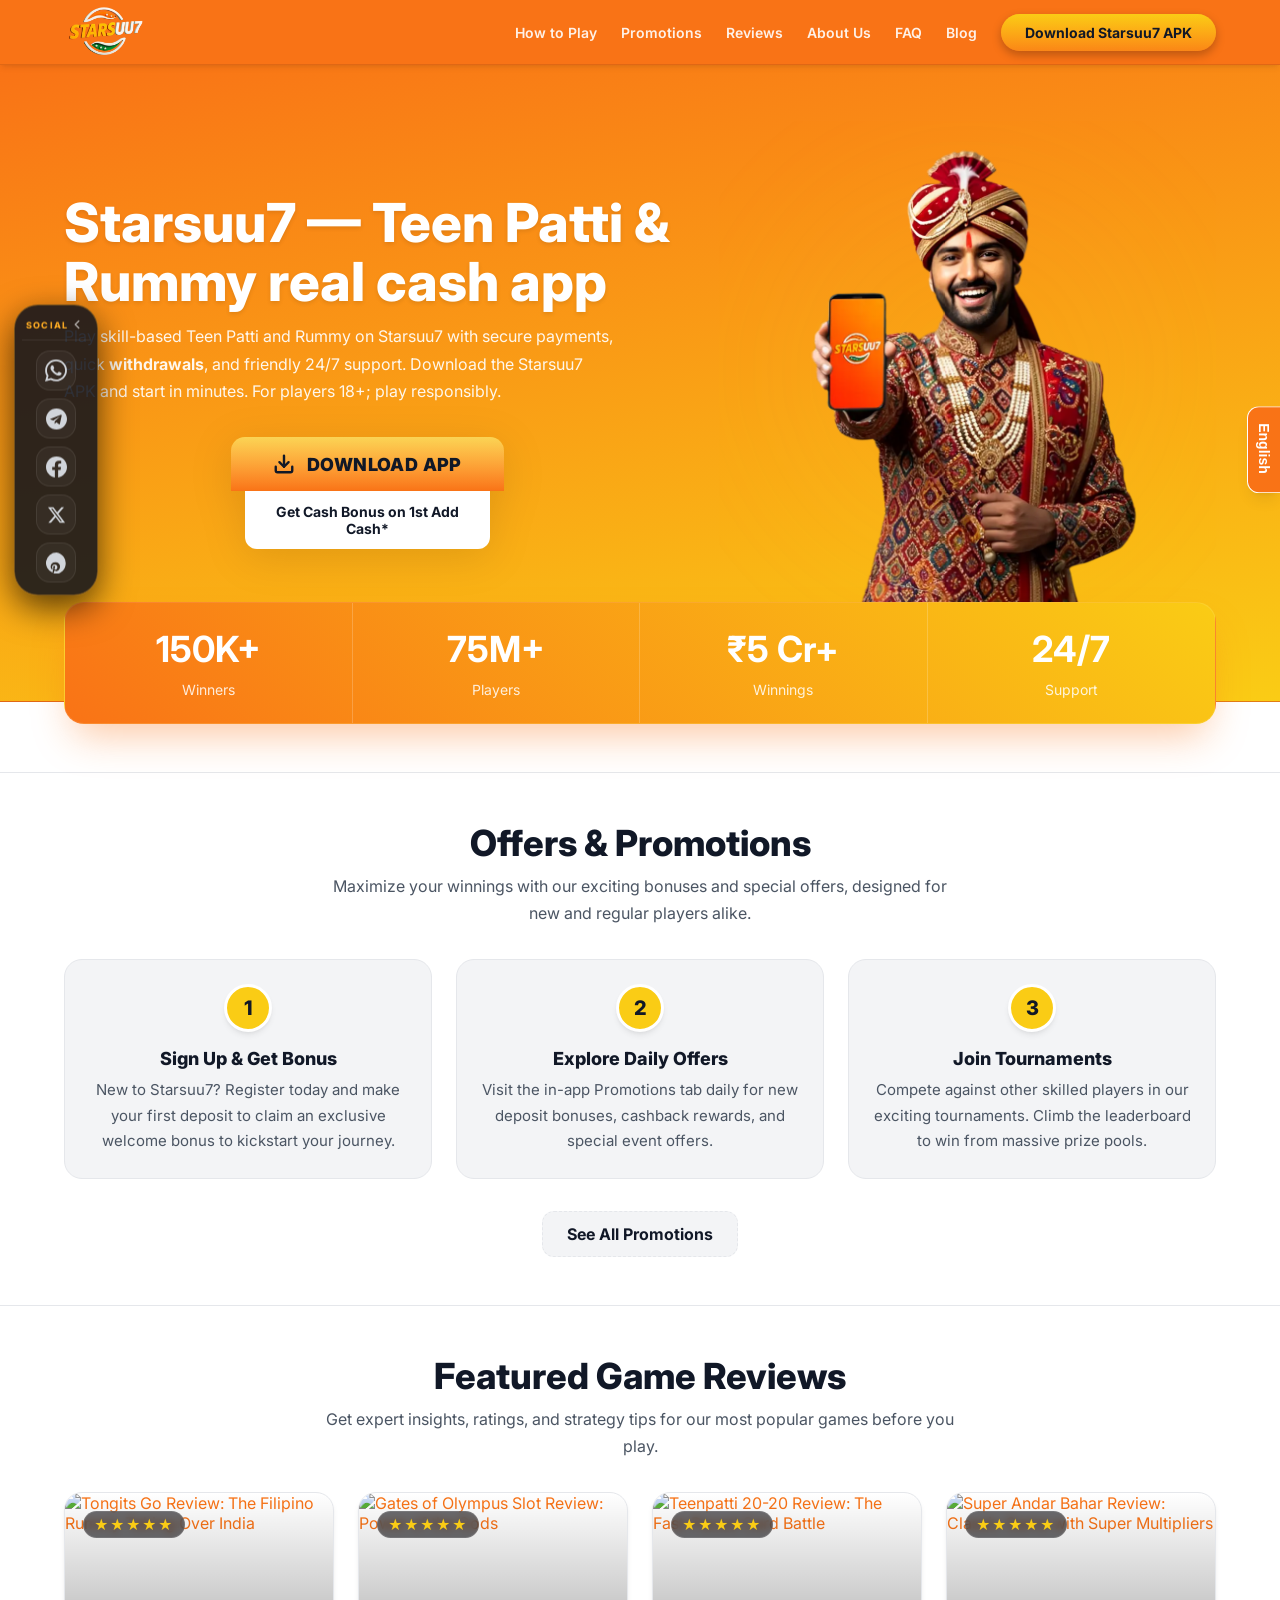
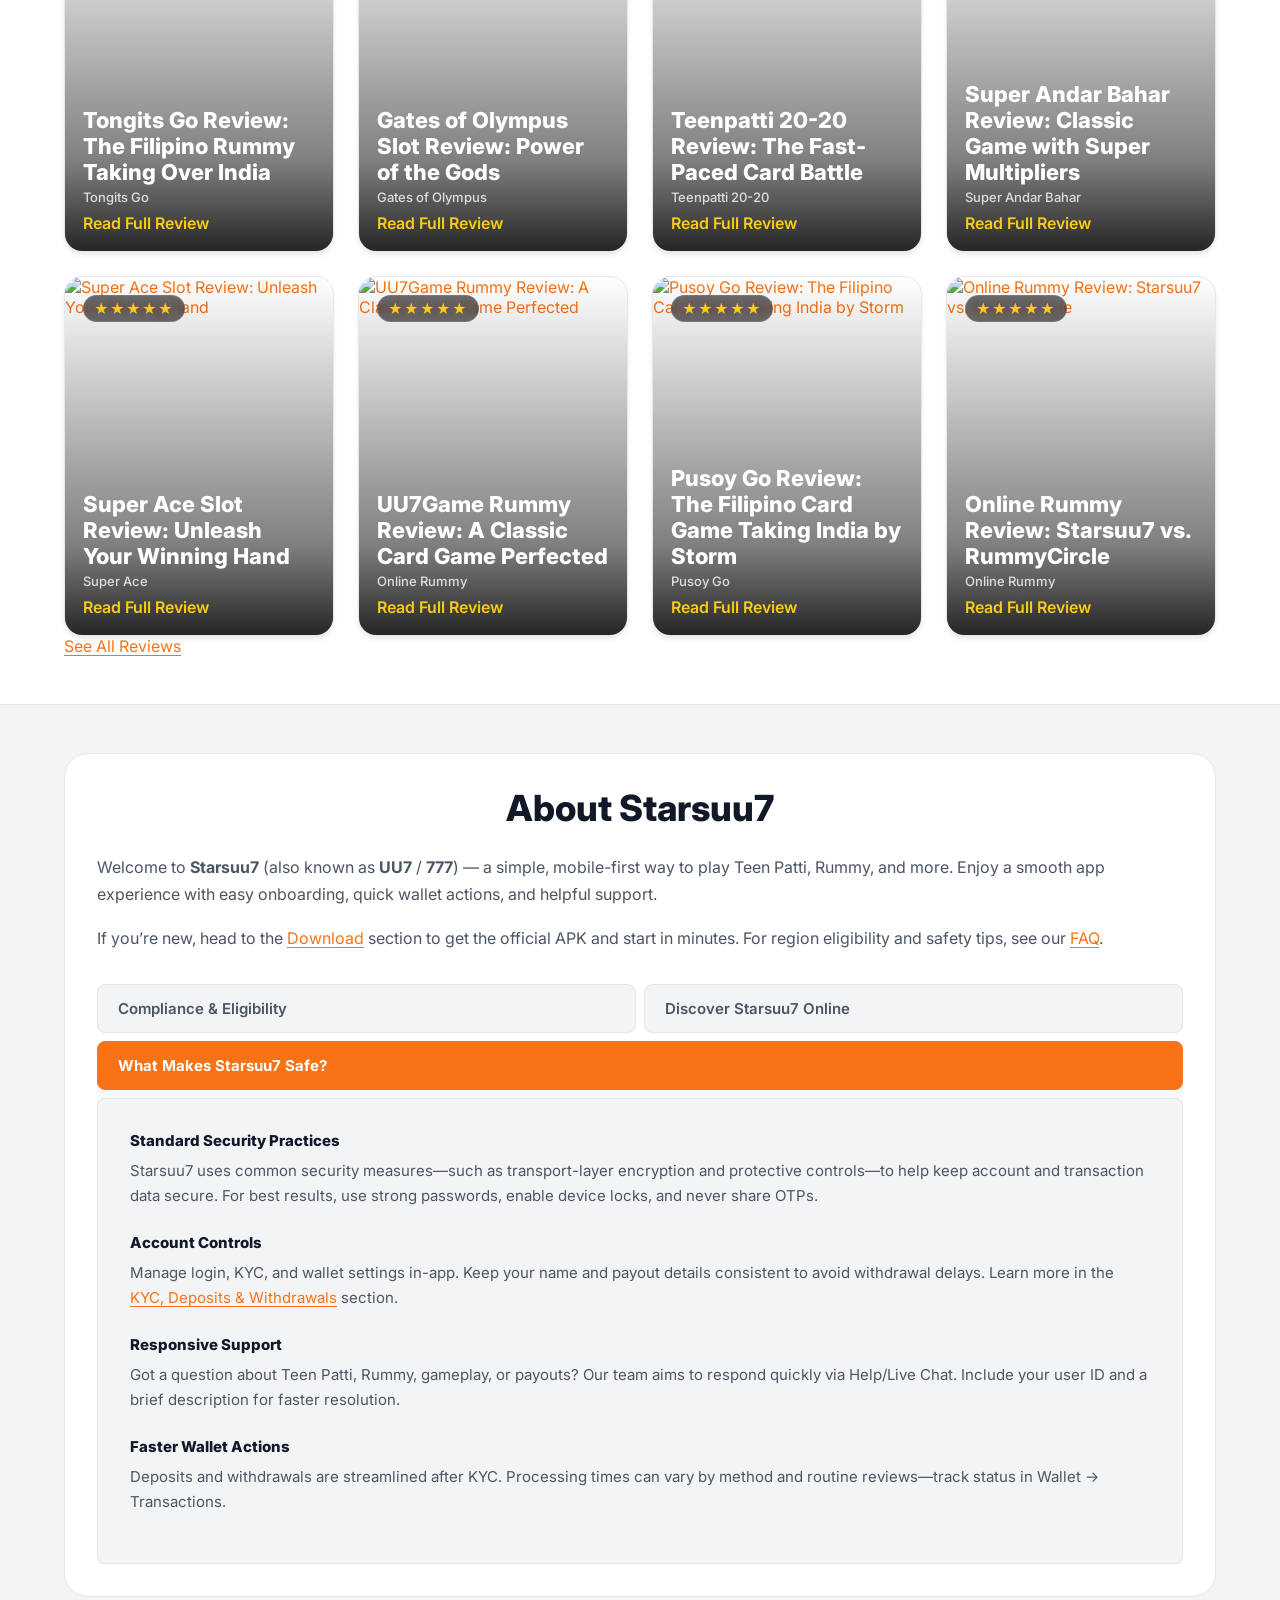
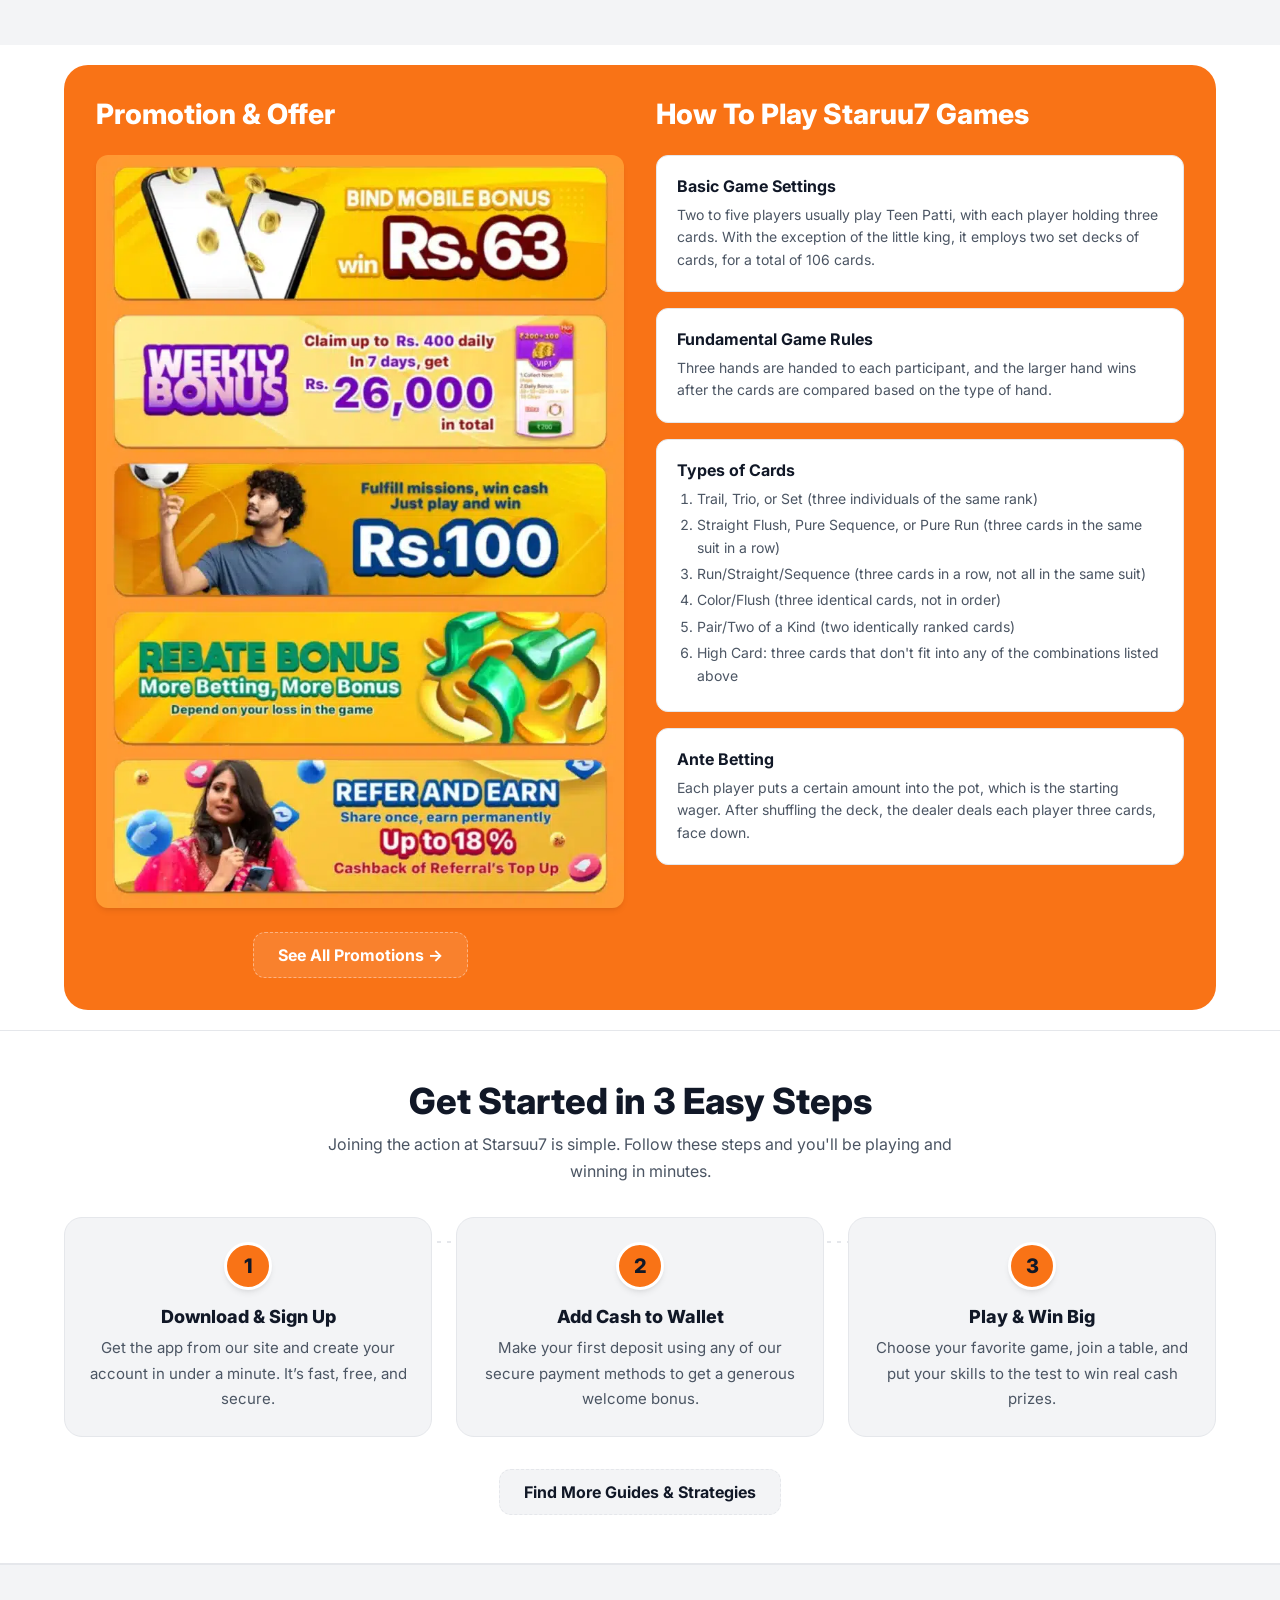
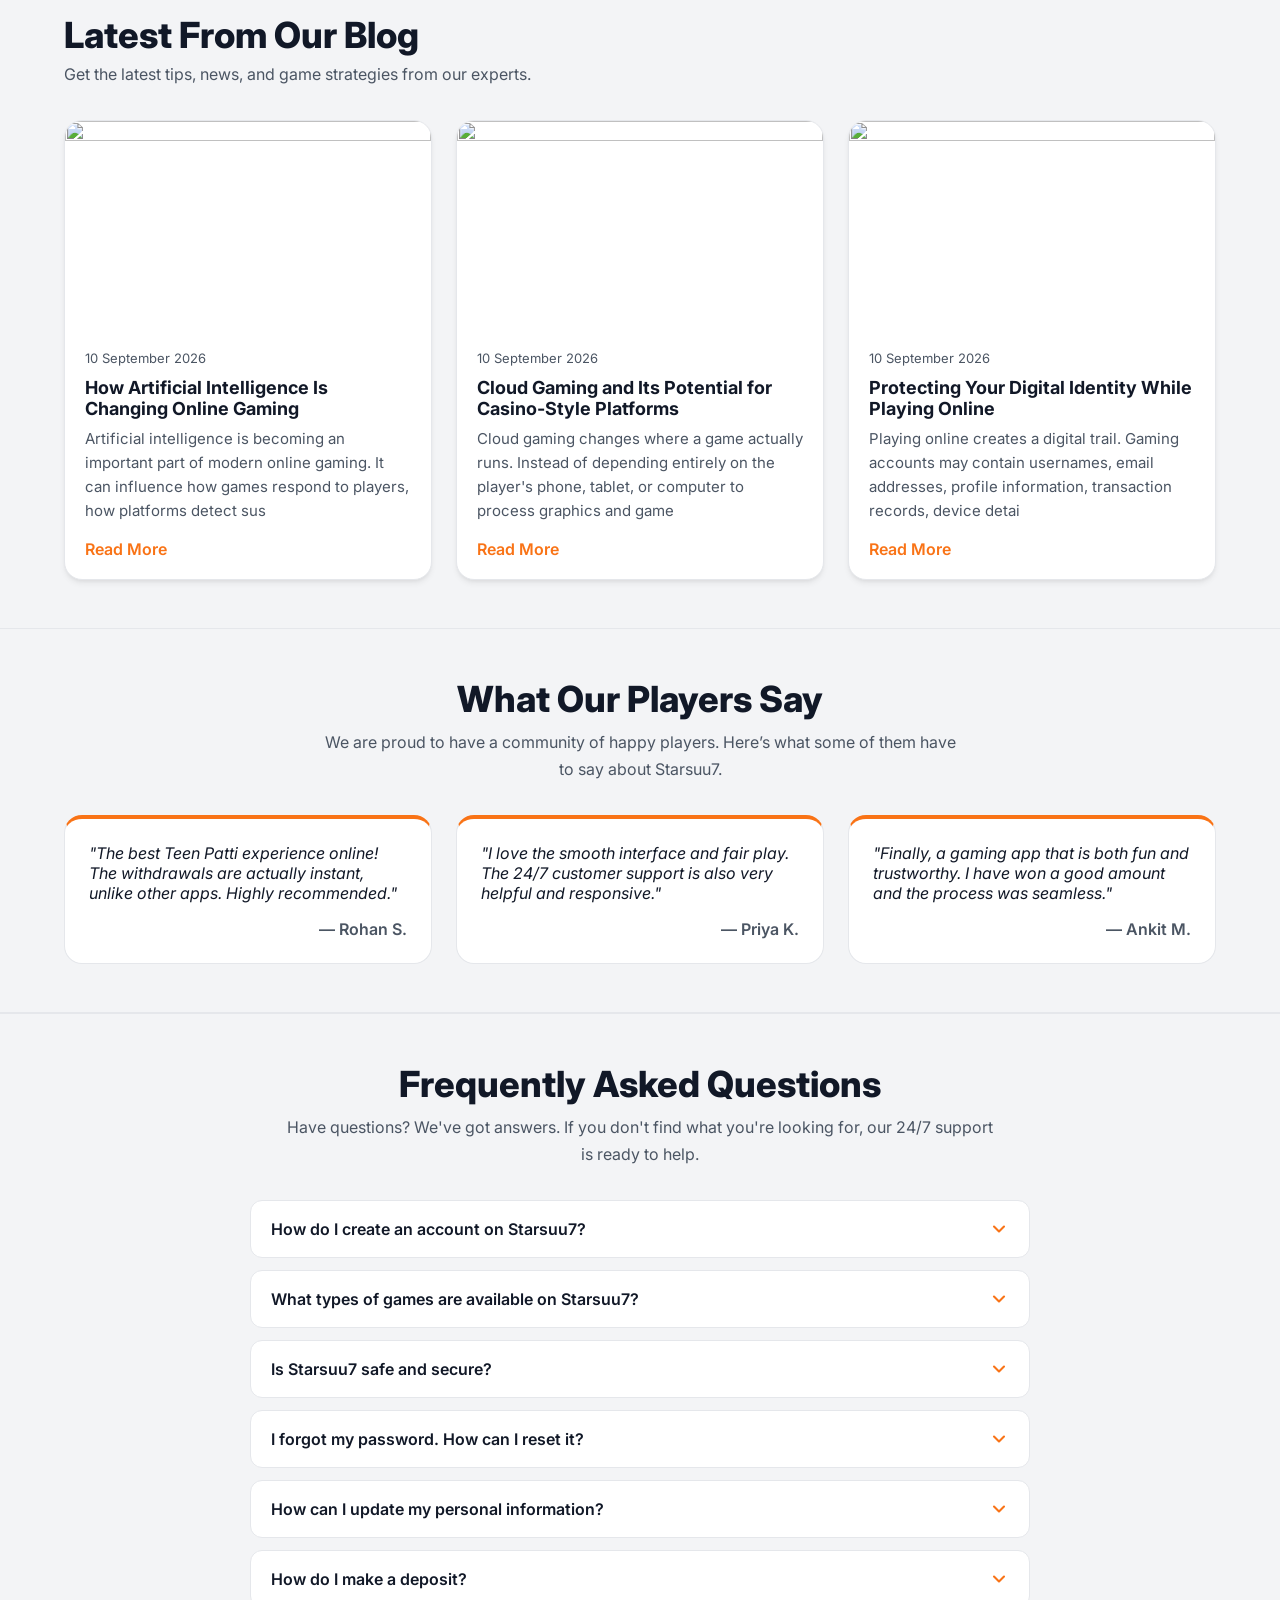
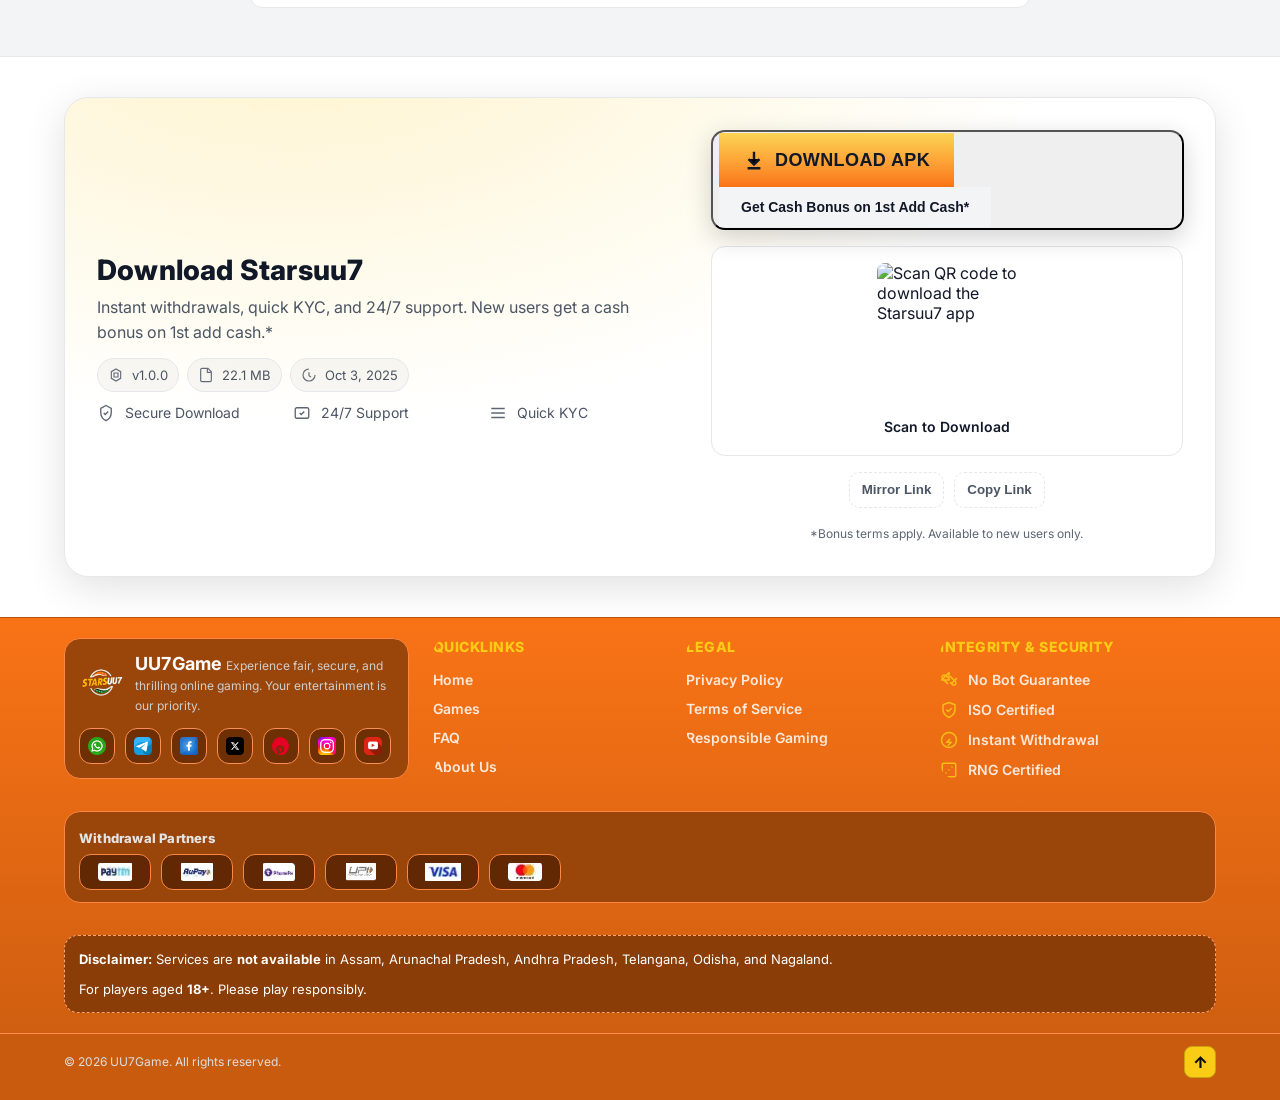
==== index.html @ 05cb6090 "feat: initial commit for starsuu7.net" ====
﻿<!DOCTYPE html>

<html data-astro-cid-5hce7sga="" dir="ltr" lang="en"> <head>
<!-- Google tag (gtag.js) -->
<script async src="https://www.googletagmanager.com/gtag/js?id=G-5QMS3609TQ"></script>
<script>
  window.dataLayer = window.dataLayer || [];
  function gtag(){dataLayer.push(arguments);}
  gtag('js', new Date());

  gtag('config', 'G-5QMS3609TQ');
</script><meta charset="utf-8"/><meta content="IE=edge" http-equiv="X-UA-Compatible"/><meta content="width=device-width, initial-scale=1" name="viewport"/><title>Starsuu7 (UU7 • 777) — Teen Patti &amp; Rummy Real Cash App in India</title><meta content="Play Teen Patti &amp; Rummy on Starsuu7 (also known as UU7 / 777). Secure deposits, instant withdrawals, and 24/7 support. Download Starsuu7 APK and start winning today. 18+ only." name="description"/><meta content="Starsuu7, UU7, 777, Starsuu7 app, Starsuu7 APK, Teen Patti app, Rummy app, real cash games India, Teen Patti real money, Rummy real money, Starsuu7 download" name="keywords"/><link href="https://uu7stars.com/" rel="canonical"/><link href="https://uu7stars.com/" hreflang="en" rel="alternate"/><link href="https://uu7stars.com/hi/" hreflang="hi" rel="alternate"/><link href="https://uu7stars.com/" hreflang="x-default" rel="alternate"/><meta content="#f97316" name="theme-color"/><meta content="index,follow,max-snippet:-1,max-image-preview:large,max-video-preview:-1" name="robots"/><link href="/logo.webp" rel="icon" type="image/webp"/><link href="/favicon.ico" rel="icon" sizes="any"/><link href="/apple-touch-icon.png" rel="apple-touch-icon"/><link href="/site.webmanifest" rel="manifest"/><link href="https://fonts.googleapis.com" rel="preconnect"/><link crossorigin="" href="https://fonts.gstatic.com" rel="preconnect"/><link href="https://fonts.googleapis.com/css2?family=Inter:wght@400..800&amp;display=swap" rel="stylesheet"/><meta content="UU7Game" property="og:site_name"/><meta content="website" property="og:type"/><meta content="en_IN" property="og:locale"/><meta content="Starsuu7 (UU7 • 777) — Teen Patti &amp; Rummy Real Cash App in India" property="og:title"/><meta content="Play Teen Patti &amp; Rummy on Starsuu7 (also known as UU7 / 777). Secure deposits, instant withdrawals, and 24/7 support. Download Starsuu7 APK and start winning today. 18+ only." property="og:description"/><meta content="https://uu7stars.com/" property="og:url"/><meta content="https://uu7stars.com/wordpress/STARSUU7-Game.webp" property="og:image"/><meta content="Starsuu7 — Teen Patti &amp; Rummy" property="og:image:alt"/><meta content="summary_large_image" name="twitter:card"/><meta content="Starsuu7 (UU7 • 777) — Teen Patti &amp; Rummy Real Cash App in India" name="twitter:title"/><meta content="Play Teen Patti &amp; Rummy on Starsuu7 (also known as UU7 / 777). Secure deposits, instant withdrawals, and 24/7 support. Download Starsuu7 APK and start winning today. 18+ only." name="twitter:description"/><meta content="https://uu7stars.com/wordpress/STARSUU7-Game.webp" name="twitter:image"/><meta content="@starsuu7" name="twitter:site"/><meta content="9b4a068be0accae70bb69802a875d1f5d6f987bb64e6f428005d97af07a52f2c" name="ahrefs-site-verification"/><meta content="yGLWe1FGWdcnaKH7bgfVCE-tMOZDHvLMdOw49TLevfQ" name="google-site-verification"/><meta content="omqROjvFk7tke6DjCYQ8zmpOpWaBt1kuNbqkdh_tM2w" name="google-site-verification"/>

<script type="application/ld+json">[{"@context":"https://schema.org","@type":"Organization","name":"UU7Game","url":"https://uu7stars.com/","logo":{"@type":"ImageObject","url":"https://uu7stars.com/uploads/image-1759834211509-54668189.webp"},"sameAs":["https://www.facebook.com/togetherweplaystarsuu7/","https://x.com/starsuu7game","https://in.pinterest.com/starsuu7india/","http://t.me/OfficialStarsuu7game","https://whatsapp.com/channel/0029Vb6HYJ2KLaHvG4hKr90Z","https://www.instagram.com/starsuu7india","https://www.youtube.com/@StarsUU7"],"alternateName":["UU7","777","Starsuu7 App"],"contactPoint":[{"@type":"ContactPoint","contactType":"customer support","availableLanguage":["en"],"url":"https://uu7stars.com/#support"}]},{"@context":"https://schema.org","@type":"WebSite","name":"UU7Game","url":"https://uu7stars.com/","inLanguage":"en-IN","potentialAction":{"@type":"SearchAction","target":"https://uu7stars.com/search?q={search_term_string}","query-input":"required name=search_term_string"}},{"@context":"https://schema.org","@type":"MobileApplication","name":"UU7Game","operatingSystem":"Android","applicationCategory":"GameApplication","inLanguage":"en-IN","url":"https://uu7stars.com/","image":"https://uu7stars.com/uploads/image-1759834211509-54668189.webp","contentRating":"18+","offers":{"@type":"Offer","price":"0","priceCurrency":"INR","availability":"https://schema.org/InStock","url":"https://d3b8otcma5z703.cloudfront.net/apk/UU7.40igyw.apk"},"downloadUrl":"https://d3b8otcma5z703.cloudfront.net/apk/UU7.40igyw.apk","softwareVersion":"1.0.0","fileSize":"22.1 MB","dateModified":"2025-10-03T00:00:00.000Z","publisher":{"@type":"Organization","name":"UU7Game","url":"https://uu7stars.com/","logo":{"@type":"ImageObject","url":"https://uu7stars.com/uploads/image-1759834211509-54668189.webp"}}},{"@context":"https://schema.org","@type":"SoftwareApplication","name":"UU7Game","operatingSystem":"Android","applicationCategory":"GameApplication","offers":{"@type":"Offer","price":"0","priceCurrency":"INR","url":"https://d3b8otcma5z703.cloudfront.net/apk/UU7.40igyw.apk"},"downloadUrl":"https://d3b8otcma5z703.cloudfront.net/apk/UU7.40igyw.apk"},{"@context":"https://schema.org","@type":"WebPage","name":"Starsuu7 (UU7 • 777) — Teen Patti & Rummy Real Cash App in India","description":"Play Teen Patti & Rummy on Starsuu7 (also known as UU7 / 777). Secure deposits, instant withdrawals, and 24/7 support. Download Starsuu7 APK and start winning today. 18+ only.","url":"https://uu7stars.com/","isPartOf":{"@type":"WebSite","url":"https://uu7stars.com/","name":"UU7Game"},"inLanguage":"en-IN"}]</script><link href="/_astro/_slug_.BrQZrVfO.css" rel="stylesheet"/>
<link href="/_astro/index.D15ZxbO5.css" rel="stylesheet"/>
<style>.desktop-layout[data-astro-cid-j7pv25f6]{display:none}.mobile-layout[data-astro-cid-j7pv25f6]{display:block}@media(min-width:768px){.desktop-layout[data-astro-cid-j7pv25f6]{display:block}.mobile-layout[data-astro-cid-j7pv25f6]{display:none}}
</style></head> <body data-astro-cid-5hce7sga=""> <a class="skiplink" data-astro-cid-5hce7sga="" href="#main" id="top">Skip to content</a> <main data-astro-cid-5hce7sga="" id="main"> <div class="desktop-layout" data-astro-cid-j7pv25f6=""> <header class="site-header" data-astro-cid-3ef6ksr2="" role="banner"> <div class="container bar" data-astro-cid-3ef6ksr2=""> <a aria-label="Starsuu7 — Home" class="brand" data-astro-cid-3ef6ksr2="" href="/"> <img alt="Starsuu7 logo" class="logo" data-astro-cid-3ef6ksr2="" decoding="async" height="80" loading="eager" src="/logo.webp" width="80"/> </a> <nav aria-label="Primary" class="nav" data-astro-cid-3ef6ksr2=""> <a class="link" data-analytics="nav_how" data-astro-cid-3ef6ksr2="" href="/#how">How to Play</a><a class="link" data-analytics="nav_promotions" data-astro-cid-3ef6ksr2="" href="/#promos">Promotions</a><a class="link" data-analytics="nav_reviews" data-astro-cid-3ef6ksr2="" href="/#testimonials">Reviews</a><a class="link" data-analytics="nav_about" data-astro-cid-3ef6ksr2="" href="/#about">About Us</a><a class="link" data-analytics="nav_faq" data-astro-cid-3ef6ksr2="" href="/#faq">FAQ</a><a class="link" data-analytics="nav_blog" data-astro-cid-3ef6ksr2="" href="/#blog">Blog</a> <a aria-label="Download Starsuu7 APK" class="btn-header-download" data-analytics="nav_download_cta" data-astro-cid-3ef6ksr2="" href="https://d3b8otcma5z703.cloudfront.net/apk/UU7.40igyw.apk" download> Download Starsuu7 APK </a> </nav> <details class="mobile" data-astro-cid-3ef6ksr2="" data-mobile-menu=""> <summary aria-label="Open menu" class="hamburger" data-astro-cid-3ef6ksr2="" role="button" tabindex="0"> <svg aria-hidden="true" data-astro-cid-3ef6ksr2="" fill="none" height="24" stroke="currentColor" stroke-linecap="round" stroke-linejoin="round" stroke-width="2" viewbox="0 0 24 24" width="24" xmlns="http://www.w3.org/2000/svg"> <line data-astro-cid-3ef6ksr2="" x1="4" x2="20" y1="12" y2="12"></line> <line data-astro-cid-3ef6ksr2="" x1="4" x2="20" y1="6" y2="6"></line> <line data-astro-cid-3ef6ksr2="" x1="4" x2="20" y1="18" y2="18"></line> </svg> </summary> <div aria-label="Mobile menu" class="sheet" data-astro-cid-3ef6ksr2="" role="menu"> <a class="mlink" data-analytics="nav_how_mobile" data-astro-cid-3ef6ksr2="" href="/#how" role="menuitem">How to Play</a><a class="mlink" data-analytics="nav_promotions_mobile" data-astro-cid-3ef6ksr2="" href="/#promos" role="menuitem">Promotions</a><a class="mlink" data-analytics="nav_reviews_mobile" data-astro-cid-3ef6ksr2="" href="/#testimonials" role="menuitem">Reviews</a><a class="mlink" data-analytics="nav_about_mobile" data-astro-cid-3ef6ksr2="" href="/#about" role="menuitem">About Us</a><a class="mlink" data-analytics="nav_faq_mobile" data-astro-cid-3ef6ksr2="" href="/#faq" role="menuitem">FAQ</a><a class="mlink" data-analytics="nav_blog_mobile" data-astro-cid-3ef6ksr2="" href="/#blog" role="menuitem">Blog</a> <a class="mbtn" data-analytics="nav_download_cta_mobile" data-astro-cid-3ef6ksr2="" href="https://d3b8otcma5z703.cloudfront.net/apk/UU7.40igyw.apk" download role="menuitem">Download Starsuu7 APK</a> </div> </details> </div> </header> <script>
  // Script remains unchanged
  (function(){ const menu = document.querySelector('details[data-mobile-menu]'); const summary = menu?.querySelector('summary.hamburger'); const sheet = menu?.querySelector('.sheet'); if (!menu || !summary || !sheet) return; function openMenu() { menu.setAttribute('open', ''); } function closeMenu() { menu.removeAttribute('open'); } summary.addEventListener('click', (e) => { e.preventDefault(); menu.hasAttribute('open') ? closeMenu() : openMenu(); }, { passive: false }); summary.addEventListener('keydown', (e) => { if (e.key === 'Enter' || e.key === ' ') { e.preventDefault(); menu.hasAttribute('open') ? closeMenu() : openMenu(); } }); document.addEventListener('click', (e) => { if (!menu.hasAttribute('open')) return; const t = e.target; if (!(t instanceof Element)) return; if (!t.closest('details[data-mobile-menu]')) closeMenu(); }); sheet.addEventListener('click', (e) => { const t = e.target; if (t instanceof Element && t.closest('a')) closeMenu(); }); function haptic(){ try { navigator.vibrate && navigator.vibrate(12); } catch(_) {} } document.addEventListener('click', (e) => { const el = e.target; const a = el && el.closest && el.closest('[data-analytics]'); if (!a) return; const name = a.getAttribute('data-analytics') || 'nav_click'; try { if (window.gtag) window.gtag('event', name, { label: name }); } catch(_){} haptic(); }, { passive: true }); })();
</script> <main data-astro-cid-j7pv25f6=""> <section aria-label="Starsuu7 introduction" class="hero" data-astro-cid-bbe6dxrz="" role="region"> <div class="container hero__inner" data-astro-cid-bbe6dxrz=""> <div class="hero__copy" data-astro-cid-bbe6dxrz=""> <h1 data-astro-cid-bbe6dxrz="">Starsuu7 — Teen Patti &amp; Rummy real cash app</h1> <p class="lead" data-astro-cid-bbe6dxrz="">Play skill-based Teen Patti and Rummy on Starsuu7 with secure payments, quick <strong>withdrawals</strong>, and friendly 24/7 support. Download the Starsuu7 APK and start in minutes. For players 18+; play responsibly.</p> <div class="cta-group" data-astro-cid-bbe6dxrz=""> <a aria-label="Download the Starsuu7 app" class="hero-cta-unit" data-astro-cid-bbe6dxrz="" href="https://d3b8otcma5z703.cloudfront.net/apk/UU7.40igyw.apk" download="Starsuu7.apk" rel="noopener"> <div class="btn-hero-top" data-astro-cid-bbe6dxrz=""> <svg aria-hidden="true" data-astro-cid-bbe6dxrz="" fill="none" height="22" stroke="currentColor" stroke-linecap="round" stroke-linejoin="round" stroke-width="2.6" viewbox="0 0 24 24" width="22"> <path d="M21 15v4a2 2 0 0 1-2 2H5a2 2 0 0 1-2-2v-4" data-astro-cid-bbe6dxrz=""></path> <polyline data-astro-cid-bbe6dxrz="" points="7 10 12 15 17 10"></polyline> <line data-astro-cid-bbe6dxrz="" x1="12" x2="12" y1="15" y2="3"></line> </svg> <span data-astro-cid-bbe6dxrz="">Download App</span> </div> <div class="btn-hero-bonus" data-astro-cid-bbe6dxrz="">  Get Cash Bonus on 1st Add Cash* </div> </a> </div> </div> <div class="art-wrap" data-astro-cid-bbe6dxrz=""> <picture class="hero-art-picture" data-astro-cid-bbe6dxrz=""> <source data-astro-cid-bbe6dxrz="" srcset="/wordpress/STARSUU7-Game.webp 1x" type="image/webp"/> <img alt="Starsuu7 app — Teen Patti &amp; Rummy real cash games" class="hero__art" data-astro-cid-bbe6dxrz="" decoding="async" fetchpriority="high" height="1000" loading="eager" sizes="(max-width: 980px) 90vw, 44vw" src="/wordpress/STARSUU7-Game.webp" width="1160"/> </picture> <noscript> <img alt="Starsuu7 app — Teen Patti &amp; Rummy real cash games" class="hero__art noscript" data-astro-cid-bbe6dxrz="" height="1000" src="/wordpress/STARSUU7-Game.webp" width="1160"/> </noscript> </div> </div> </section> <section class="stats-section" data-astro-cid-bhxv2qxz=""> <div class="container" data-astro-cid-bhxv2qxz=""> <div class="stats-card" data-astro-cid-bhxv2qxz=""> <div class="stat" data-astro-cid-bhxv2qxz=""> <span class="stat__num" data-astro-cid-bhxv2qxz="">150K+</span> <span class="stat__label" data-astro-cid-bhxv2qxz="">Winners</span> </div> <div class="stat" data-astro-cid-bhxv2qxz=""> <span class="stat__num" data-astro-cid-bhxv2qxz="">75M+</span> <span class="stat__label" data-astro-cid-bhxv2qxz="">Players</span> </div> <div class="stat" data-astro-cid-bhxv2qxz=""> <span class="stat__num" data-astro-cid-bhxv2qxz="">₹5 Cr+</span> <span class="stat__label" data-astro-cid-bhxv2qxz="">Winnings</span> </div> <div class="stat" data-astro-cid-bhxv2qxz=""> <span class="stat__num" data-astro-cid-bhxv2qxz="">24/7</span> <span class="stat__label" data-astro-cid-bhxv2qxz="">Support</span> </div> </div> </div> </section> <section class="promos-section-steps" data-astro-cid-mlur2e2m=""> <div class="container" data-astro-cid-mlur2e2m=""> <header class="section-head" data-astro-cid-mlur2e2m=""> <h2 data-astro-cid-mlur2e2m="">Offers &amp; Promotions</h2> <p class="muted" data-astro-cid-mlur2e2m="">Maximize your winnings with our exciting bonuses and special offers, designed for new and regular players alike.</p> </header> <div class="grid" data-astro-cid-mlur2e2m=""> <div class="step-card" data-astro-cid-mlur2e2m=""> <div aria-hidden="true" class="number" data-astro-cid-mlur2e2m="">1</div> <h3 class="title" data-astro-cid-mlur2e2m="">Sign Up &amp; Get Bonus</h3> <p class="body" data-astro-cid-mlur2e2m="">New to Starsuu7? Register today and make your first deposit to claim an exclusive welcome bonus to kickstart your journey.</p> </div><div class="step-card" data-astro-cid-mlur2e2m=""> <div aria-hidden="true" class="number" data-astro-cid-mlur2e2m="">2</div> <h3 class="title" data-astro-cid-mlur2e2m="">Explore Daily Offers</h3> <p class="body" data-astro-cid-mlur2e2m="">Visit the in-app Promotions tab daily for new deposit bonuses, cashback rewards, and special event offers.</p> </div><div class="step-card" data-astro-cid-mlur2e2m=""> <div aria-hidden="true" class="number" data-astro-cid-mlur2e2m="">3</div> <h3 class="title" data-astro-cid-mlur2e2m="">Join Tournaments</h3> <p class="body" data-astro-cid-mlur2e2m="">Compete against other skilled players in our exciting tournaments. Climb the leaderboard to win from massive prize pools.</p> </div> </div> <div class="more-link-container" data-astro-cid-mlur2e2m=""> <a class="btn-view-all" data-astro-cid-mlur2e2m="" href="/promotions/"> See All Promotions </a> </div> </div> </section> <section class="game-grid-section" data-astro-cid-t3j5dbjl="" id="games"> <div class="container" data-astro-cid-t3j5dbjl=""> <header class="section-head" data-astro-cid-t3j5dbjl=""> <h2 data-astro-cid-t3j5dbjl="">Featured Game Reviews</h2> <p class="muted" data-astro-cid-t3j5dbjl="">Get expert insights, ratings, and strategy tips for our most popular games before you play.</p> </header> <div class="grid" data-astro-cid-t3j5dbjl=""> <a class="game-card" data-astro-cid-t3j5dbjl="" href="/#testimonials"> <img alt="Tongits Go Review: The Filipino Rummy Taking Over India" class="art" data-astro-cid-t3j5dbjl="" height="400" loading="lazy" src="https://admin.starsuu7game.com/uploads/image-1759849300769-49487057.webp" width="300"/> <div class="overlay" data-astro-cid-t3j5dbjl=""> <div aria-label="Rating: 4.5 out of 5 stars" class="rating" data-astro-cid-t3j5dbjl=""> ★★★★★ </div> <div class="content" data-astro-cid-t3j5dbjl=""> <h3 class="title" data-astro-cid-t3j5dbjl="">Tongits Go Review: The Filipino Rummy Taking Over India</h3> <span class="category" data-astro-cid-t3j5dbjl="">Tongits Go</span> <span class="cta" data-astro-cid-t3j5dbjl="">Read Full Review</span> </div> </div> </a><a class="game-card" data-astro-cid-t3j5dbjl="" href="/#testimonials"> <img alt="Gates of Olympus Slot Review: Power of the Gods" class="art" data-astro-cid-t3j5dbjl="" height="400" loading="lazy" src="https://admin.starsuu7game.com/uploads/image-1759849530547-541997101.webp" width="300"/> <div class="overlay" data-astro-cid-t3j5dbjl=""> <div aria-label="Rating: 4.9 out of 5 stars" class="rating" data-astro-cid-t3j5dbjl=""> ★★★★★ </div> <div class="content" data-astro-cid-t3j5dbjl=""> <h3 class="title" data-astro-cid-t3j5dbjl="">Gates of Olympus Slot Review: Power of the Gods</h3> <span class="category" data-astro-cid-t3j5dbjl="">Gates of Olympus</span> <span class="cta" data-astro-cid-t3j5dbjl="">Read Full Review</span> </div> </div> </a><a class="game-card" data-astro-cid-t3j5dbjl="" href="/#testimonials"> <img alt="Teenpatti 20-20 Review: The Fast-Paced Card Battle" class="art" data-astro-cid-t3j5dbjl="" height="400" loading="lazy" src="https://admin.starsuu7game.com/uploads/image-1759849778011-795466697.webp" width="300"/> <div class="overlay" data-astro-cid-t3j5dbjl=""> <div aria-label="Rating: 4.5 out of 5 stars" class="rating" data-astro-cid-t3j5dbjl=""> ★★★★★ </div> <div class="content" data-astro-cid-t3j5dbjl=""> <h3 class="title" data-astro-cid-t3j5dbjl="">Teenpatti 20-20 Review: The Fast-Paced Card Battle</h3> <span class="category" data-astro-cid-t3j5dbjl="">Teenpatti 20-20</span> <span class="cta" data-astro-cid-t3j5dbjl="">Read Full Review</span> </div> </div> </a><a class="game-card" data-astro-cid-t3j5dbjl="" href="/#testimonials"> <img alt="Super Andar Bahar Review: Classic Game with Super Multipliers" class="art" data-astro-cid-t3j5dbjl="" height="400" loading="lazy" src="https://admin.starsuu7game.com/uploads/image-1759849712382-511748770.webp" width="300"/> <div class="overlay" data-astro-cid-t3j5dbjl=""> <div aria-label="Rating: 4.7 out of 5 stars" class="rating" data-astro-cid-t3j5dbjl=""> ★★★★★ </div> <div class="content" data-astro-cid-t3j5dbjl=""> <h3 class="title" data-astro-cid-t3j5dbjl="">Super Andar Bahar Review: Classic Game with Super Multipliers</h3> <span class="category" data-astro-cid-t3j5dbjl="">Super Andar Bahar</span> <span class="cta" data-astro-cid-t3j5dbjl="">Read Full Review</span> </div> </div> </a><a class="game-card" data-astro-cid-t3j5dbjl="" href="/#testimonials"> <img alt="Super Ace Slot Review: Unleash Your Winning Hand" class="art" data-astro-cid-t3j5dbjl="" height="400" loading="lazy" src="https://admin.starsuu7game.com/uploads/image-1759849694841-519688884.webp" width="300"/> <div class="overlay" data-astro-cid-t3j5dbjl=""> <div aria-label="Rating: 4.7 out of 5 stars" class="rating" data-astro-cid-t3j5dbjl=""> ★★★★★ </div> <div class="content" data-astro-cid-t3j5dbjl=""> <h3 class="title" data-astro-cid-t3j5dbjl="">Super Ace Slot Review: Unleash Your Winning Hand</h3> <span class="category" data-astro-cid-t3j5dbjl="">Super Ace</span> <span class="cta" data-astro-cid-t3j5dbjl="">Read Full Review</span> </div> </div> </a><a class="game-card" data-astro-cid-t3j5dbjl="" href="/#testimonials"> <img alt="UU7Game Rummy Review: A Classic Card Game Perfected" class="art" data-astro-cid-t3j5dbjl="" height="400" loading="lazy" src="https://admin.starsuu7game.com/uploads/image-1759854773073-181713443.webp" width="300"/> <div class="overlay" data-astro-cid-t3j5dbjl=""> <div aria-label="Rating: 4.8 out of 5 stars" class="rating" data-astro-cid-t3j5dbjl=""> ★★★★★ </div> <div class="content" data-astro-cid-t3j5dbjl=""> <h3 class="title" data-astro-cid-t3j5dbjl="">UU7Game Rummy Review: A Classic Card Game Perfected</h3> <span class="category" data-astro-cid-t3j5dbjl="">Online Rummy</span> <span class="cta" data-astro-cid-t3j5dbjl="">Read Full Review</span> </div> </div> </a><a class="game-card" data-astro-cid-t3j5dbjl="" href="/#testimonials"> <img alt="Pusoy Go Review: The Filipino Card Game Taking India by Storm" class="art" data-astro-cid-t3j5dbjl="" height="400" loading="lazy" src="https://admin.starsuu7game.com/uploads/image-1759849687482-834898524.webp" width="300"/> <div class="overlay" data-astro-cid-t3j5dbjl=""> <div aria-label="Rating: 4.6 out of 5 stars" class="rating" data-astro-cid-t3j5dbjl=""> ★★★★★ </div> <div class="content" data-astro-cid-t3j5dbjl=""> <h3 class="title" data-astro-cid-t3j5dbjl="">Pusoy Go Review: The Filipino Card Game Taking India by Storm</h3> <span class="category" data-astro-cid-t3j5dbjl="">Pusoy Go</span> <span class="cta" data-astro-cid-t3j5dbjl="">Read Full Review</span> </div> </div> </a><a class="game-card" data-astro-cid-t3j5dbjl="" href="/#testimonials"> <img alt="Online Rummy Review: Starsuu7 vs. RummyCircle" class="art" data-astro-cid-t3j5dbjl="" height="400" loading="lazy" src="https://admin.starsuu7game.com/uploads/image-1759855080065-187314681.webp" width="300"/> <div class="overlay" data-astro-cid-t3j5dbjl=""> <div aria-label="Rating: 4.9 out of 5 stars" class="rating" data-astro-cid-t3j5dbjl=""> ★★★★★ </div> <div class="content" data-astro-cid-t3j5dbjl=""> <h3 class="title" data-astro-cid-t3j5dbjl="">Online Rummy Review: Starsuu7 vs. RummyCircle</h3> <span class="category" data-astro-cid-t3j5dbjl="">Online Rummy</span> <span class="cta" data-astro-cid-t3j5dbjl="">Read Full Review</span> </div> </div> </a> </div> <div class="more-link-container" data-astro-cid-t3j5dbjl=""> <a class="btn-view-all" data-astro-cid-t3j5dbjl="" href="/#testimonials"> See All Reviews </a> </div> </div> </section> <section class="about-section" data-astro-cid-36vx2nbi="" id="about"> <div class="container" data-astro-cid-36vx2nbi=""> <div class="about-box" data-astro-cid-36vx2nbi=""> <header class="section-head" data-astro-cid-36vx2nbi=""> <h2 data-astro-cid-36vx2nbi="">About Starsuu7</h2> <div class="intro-text" data-astro-cid-36vx2nbi=""> <p data-astro-cid-36vx2nbi="">Welcome to <strong>Starsuu7</strong> (also known as <strong>UU7</strong> / <strong>777</strong>) — a simple, mobile-first way to play Teen Patti, Rummy, and more. Enjoy a smooth app experience with easy onboarding, quick wallet actions, and helpful support.</p> <p data-astro-cid-36vx2nbi="">If you’re new, head to the <a href="/#download">Download</a> section to get the official APK and start in minutes. For region eligibility and safety tips, see our <a href="/#faq">FAQ</a>.</p> </div> </header> <div class="tabs-accordion-container" data-astro-cid-36vx2nbi=""> <details class="accordion-item" data-astro-cid-36vx2nbi="" open=""> <summary class="accordion-title" data-astro-cid-36vx2nbi=""> <span class="accordion-title-text" data-astro-cid-36vx2nbi="">What Makes Starsuu7 Safe?</span> <svg aria-hidden="true" class="icon" data-astro-cid-36vx2nbi="" viewbox="0 0 24 24"><path d="m6 9 6 6 6-6" data-astro-cid-36vx2nbi=""></path></svg> </summary> <div class="accordion-content" data-astro-cid-36vx2nbi=""> <h4 data-astro-cid-36vx2nbi="">Standard Security Practices</h4> <p data-astro-cid-36vx2nbi="">Starsuu7 uses common security measures—such as transport-layer encryption and protective controls—to help keep account and transaction data secure. For best results, use strong passwords, enable device locks, and never share OTPs.</p> <h4 data-astro-cid-36vx2nbi="">Account Controls</h4> <p data-astro-cid-36vx2nbi="">Manage login, KYC, and wallet settings in-app. Keep your name and payout details consistent to avoid withdrawal delays. Learn more in the <a href="/#faq">KYC, Deposits &amp; Withdrawals</a> section.</p> <h4 data-astro-cid-36vx2nbi="">Responsive Support</h4> <p data-astro-cid-36vx2nbi="">Got a question about Teen Patti, Rummy, gameplay, or payouts? Our team aims to respond quickly via Help/Live Chat. Include your user ID and a brief description for faster resolution.</p> <h4 data-astro-cid-36vx2nbi="">Faster Wallet Actions</h4> <p data-astro-cid-36vx2nbi="">Deposits and withdrawals are streamlined after KYC. Processing times can vary by method and routine reviews—track status in Wallet → Transactions.</p> </div> </details> <details class="accordion-item" data-astro-cid-36vx2nbi=""> <summary class="accordion-title" data-astro-cid-36vx2nbi=""> <span class="accordion-title-text" data-astro-cid-36vx2nbi="">Compliance &amp; Eligibility</span> <svg aria-hidden="true" class="icon" data-astro-cid-36vx2nbi="" viewbox="0 0 24 24"><path d="m6 9 6 6 6-6" data-astro-cid-36vx2nbi=""></path></svg> </summary> <div class="accordion-content" data-astro-cid-36vx2nbi=""> <p data-astro-cid-36vx2nbi="">Availability for real-money, skill-based play varies by state in India. Services are <strong>not available</strong> in <em>Assam, Arunachal Pradesh, Andhra Pradesh, Telangana, Odisha, and Nagaland</em>. Starsuu7 is for players <strong>18+</strong>. Please review local rules before playing and see our <a href="/#faq">FAQ on legality &amp; eligibility</a>.</p> <h4 data-astro-cid-36vx2nbi="">Fair-Play Approach</h4> <p data-astro-cid-36vx2nbi="">Games are designed for skill-based entertainment. Start at low stakes, learn hand rankings and table etiquette, and play responsibly.</p> <h4 data-astro-cid-36vx2nbi="">Helpful Links</h4> <p data-astro-cid-36vx2nbi="">• <a href="/#download">Download Starsuu7 (UU7 • 777) APK</a> • <a href="/#faq">Promotions &amp; Welcome Bonus</a> • <a href="/#faq">Responsible Play</a></p> </div> </details> <details class="accordion-item" data-astro-cid-36vx2nbi=""> <summary class="accordion-title" data-astro-cid-36vx2nbi=""> <span class="accordion-title-text" data-astro-cid-36vx2nbi="">Discover Starsuu7 Online</span> <svg aria-hidden="true" class="icon" data-astro-cid-36vx2nbi="" viewbox="0 0 24 24"><path d="m6 9 6 6 6-6" data-astro-cid-36vx2nbi=""></path></svg> </summary> <div class="accordion-content" data-astro-cid-36vx2nbi=""> <h4 data-astro-cid-36vx2nbi="">Game Highlights</h4> <p data-astro-cid-36vx2nbi="">Explore Teen Patti, Rummy, Andar Bahar, Dragon vs Tiger, and more—new titles are added periodically. Jump in from the <a href="/#games">Games</a> section or go straight to the <a href="/#download">Download</a> button to play on Android.</p> <h4 data-astro-cid-36vx2nbi="">Smooth Mobile Experience</h4> <p data-astro-cid-36vx2nbi="">Starsuu7 runs great on modern Android devices. For the best experience, keep your OS updated and disable aggressive battery savers that can throttle live gameplay.</p> <h4 data-astro-cid-36vx2nbi="">Get the APK</h4> <p data-astro-cid-36vx2nbi="">Install the latest build from the official site. Use the primary CDN or the mirror link based on your network conditions: visit <a href="/#download">Download Starsuu7 APK</a>.</p> </div> </details> </div> </div> </div> </section> <script type="module">const o=document.querySelectorAll(".accordion-item");o.forEach(e=>{e.addEventListener("click",()=>{o.forEach(c=>{c!==e&&c.removeAttribute("open")})})});</script> <section class="promo-how-section" data-astro-cid-v4wlowov="" id="promos"> <div class="container" data-astro-cid-v4wlowov=""> <div class="promo-box" data-astro-cid-v4wlowov=""> <div class="grid" data-astro-cid-v4wlowov=""> <!-- Left Column: Promotions --> <div class="column" data-astro-cid-v4wlowov=""> <h2 class="section-title" data-astro-cid-v4wlowov="">Promotion &amp; Offer</h2> <div class="promo-banners" data-astro-cid-v4wlowov=""> <img alt="Promotion banner" data-astro-cid-v4wlowov="" height="1095" loading="lazy" src="/wordpress/promotion-768x1095.webp" width="768"/> </div> <div class="more-promos-link" data-astro-cid-v4wlowov=""> <a class="btn-view-all-promos" data-astro-cid-v4wlowov="" href="/promotions/">See All Promotions →</a> </div> </div> <!-- Right Column: How To Play --> <div class="column" data-astro-cid-v4wlowov=""> <h2 class="section-title" data-astro-cid-v4wlowov="">How To Play Staruu7 Games</h2> <div class="how-to-cards" data-astro-cid-v4wlowov=""> <div class="how-to-card" data-astro-cid-v4wlowov=""> <h3 data-astro-cid-v4wlowov="">Basic Game Settings</h3> <p data-astro-cid-v4wlowov="">Two to five players usually play Teen Patti, with each player holding three cards. With the exception of the little king, it employs two set decks of cards, for a total of 106 cards.</p> </div><div class="how-to-card" data-astro-cid-v4wlowov=""> <h3 data-astro-cid-v4wlowov="">Fundamental Game Rules</h3> <p data-astro-cid-v4wlowov="">Three hands are handed to each participant, and the larger hand wins after the cards are compared based on the type of hand.</p> </div><div class="how-to-card" data-astro-cid-v4wlowov=""> <h3 data-astro-cid-v4wlowov="">Types of Cards</h3> <ol data-astro-cid-v4wlowov=""> <li data-astro-cid-v4wlowov="">Trail, Trio, or Set (three individuals of the same rank)</li><li data-astro-cid-v4wlowov="">Straight Flush, Pure Sequence, or Pure Run (three cards in the same suit in a row)</li><li data-astro-cid-v4wlowov="">Run/Straight/Sequence (three cards in a row, not all in the same suit)</li><li data-astro-cid-v4wlowov="">Color/Flush (three identical cards, not in order)</li><li data-astro-cid-v4wlowov="">Pair/Two of a Kind (two identically ranked cards)</li><li data-astro-cid-v4wlowov="">High Card: three cards that don't fit into any of the combinations listed above</li> </ol> </div><div class="how-to-card" data-astro-cid-v4wlowov=""> <h3 data-astro-cid-v4wlowov="">Ante Betting</h3> <p data-astro-cid-v4wlowov="">Each player puts a certain amount into the pot, which is the starting wager. After shuffling the deck, the dealer deals each player three cards, face down.</p> </div> </div> </div> </div> </div> </div> </section> <section aria-labelledby="howto-title" class="how-to-play-section" data-astro-cid-3audfr2a="" id="how"> <div class="container" data-astro-cid-3audfr2a=""> <header class="section-head" data-astro-cid-3audfr2a=""> <h2 data-astro-cid-3audfr2a="" id="howto-title">Get Started in 3 Easy Steps</h2> <p class="muted" data-astro-cid-3audfr2a="">Joining the action at Starsuu7 is simple. Follow these steps and you'll be playing and winning in minutes.</p> </header> <script type="application/ld+json">{"@context":"https://schema.org","@type":"HowTo","name":"Get Started in 3 Easy Steps","description":"Joining the action at Starsuu7 is simple. Follow these steps and you'll be playing and winning in minutes.","step":[{"@type":"HowToStep","position":1,"name":"Download & Sign Up","url":"#how-step-1","itemListElement":[{"@type":"HowToDirection","text":"Get the app from our site and create your account in under a minute. It’s fast, free, and secure."}]},{"@type":"HowToStep","position":2,"name":"Add Cash to Wallet","url":"#how-step-2","itemListElement":[{"@type":"HowToDirection","text":"Make your first deposit using any of our secure payment methods to get a generous welcome bonus."}]},{"@type":"HowToStep","position":3,"name":"Play & Win Big","url":"#how-step-3","itemListElement":[{"@type":"HowToDirection","text":"Choose your favorite game, join a table, and put your skills to the test to win real cash prizes."}]}]}</script> <div class="grid" data-astro-cid-3audfr2a=""> <div class="step-card" data-astro-cid-3audfr2a="" id="how-step-1"> <div aria-hidden="true" class="number" data-astro-cid-3audfr2a="">1</div> <h3 class="title" data-astro-cid-3audfr2a="">Download &amp; Sign Up</h3> <p class="body" data-astro-cid-3audfr2a="">Get the app from our site and create your account in under a minute. It’s fast, free, and secure.</p> </div><div class="step-card" data-astro-cid-3audfr2a="" id="how-step-2"> <div aria-hidden="true" class="number" data-astro-cid-3audfr2a="">2</div> <h3 class="title" data-astro-cid-3audfr2a="">Add Cash to Wallet</h3> <p class="body" data-astro-cid-3audfr2a="">Make your first deposit using any of our secure payment methods to get a generous welcome bonus.</p> </div><div class="step-card" data-astro-cid-3audfr2a="" id="how-step-3"> <div aria-hidden="true" class="number" data-astro-cid-3audfr2a="">3</div> <h3 class="title" data-astro-cid-3audfr2a="">Play &amp; Win Big</h3> <p class="body" data-astro-cid-3audfr2a="">Choose your favorite game, join a table, and put your skills to the test to win real cash prizes.</p> </div> </div> <div class="more-link-container" data-astro-cid-3audfr2a=""> <a class="btn-view-all" data-astro-cid-3audfr2a="" href="/#blog"> Find More Guides &amp; Strategies </a> </div> </div> </section> <section class="recent-blogs-section" data-astro-cid-52cienrb="" id="blog"><div class="container" data-astro-cid-52cienrb=""><header class="section-head" data-astro-cid-52cienrb=""><div data-astro-cid-52cienrb=""><h2 data-astro-cid-52cienrb="">Latest From Our Blog</h2><p class="muted" data-astro-cid-52cienrb="">Get the latest tips, news, and game strategies from our experts.</p></div></header><div class="post-grid" data-astro-cid-52cienrb=""><article class="post-card" data-astro-cid-52cienrb=""><a aria-label="Read more about How Artificial Intelligence Is Changing Online Gaming" class="card-image-link" data-astro-cid-52cienrb="" href="/#blog"><img alt="" class="card-image" data-astro-cid-52cienrb="" height="250" loading="lazy" src="https://admin.starsuu7game.com/uploads/image-1789036468600-235386732.webp" width="400"/></a><div class="card-content" data-astro-cid-52cienrb=""><p class="card-meta" data-astro-cid-52cienrb=""><time data-astro-cid-52cienrb="" datetime="2026-09-10T10:34:50.181Z">10 September 2026</time></p><h3 class="card-title" data-astro-cid-52cienrb=""><a data-astro-cid-52cienrb="" href="/#blog">How Artificial Intelligence Is Changing Online Gaming</a></h3><p class="card-excerpt" data-astro-cid-52cienrb="">Artificial intelligence is becoming an important part of modern online gaming. It can influence how games respond to players, how platforms detect sus</p><a aria-label="Read more about How Artificial Intelligence Is Changing Online Gaming" class="read-more-link" data-astro-cid-52cienrb="" href="/#blog">Read More</a></div></article><article class="post-card" data-astro-cid-52cienrb=""><a aria-label="Read more about Cloud Gaming and Its Potential for Casino-Style Platforms" class="card-image-link" data-astro-cid-52cienrb="" href="/#blog"><img alt="" class="card-image" data-astro-cid-52cienrb="" height="250" loading="lazy" src="https://admin.starsuu7game.com/uploads/image-1789036193659-758407674.webp" width="400"/></a><div class="card-content" data-astro-cid-52cienrb=""><p class="card-meta" data-astro-cid-52cienrb=""><time data-astro-cid-52cienrb="" datetime="2026-09-10T10:29:57.580Z">10 September 2026</time></p><h3 class="card-title" data-astro-cid-52cienrb=""><a data-astro-cid-52cienrb="" href="/#blog">Cloud Gaming and Its Potential for Casino-Style Platforms</a></h3><p class="card-excerpt" data-astro-cid-52cienrb="">Cloud gaming changes where a game actually runs. Instead of depending entirely on the player's phone, tablet, or computer to process graphics and game</p><a aria-label="Read more about Cloud Gaming and Its Potential for Casino-Style Platforms" class="read-more-link" data-astro-cid-52cienrb="" href="/#blog">Read More</a></div></article><article class="post-card" data-astro-cid-52cienrb=""><a aria-label="Read more about Protecting Your Digital Identity While Playing Online" class="card-image-link" data-astro-cid-52cienrb="" href="/#blog"><img alt="" class="card-image" data-astro-cid-52cienrb="" height="250" loading="lazy" src="https://admin.starsuu7game.com/uploads/image-1789035702255-588092391.webp" width="400"/></a><div class="card-content" data-astro-cid-52cienrb=""><p class="card-meta" data-astro-cid-52cienrb=""><time data-astro-cid-52cienrb="" datetime="2026-09-10T10:21:44.962Z">10 September 2026</time></p><h3 class="card-title" data-astro-cid-52cienrb=""><a data-astro-cid-52cienrb="" href="/#blog">Protecting Your Digital Identity While Playing Online</a></h3><p class="card-excerpt" data-astro-cid-52cienrb="">Playing online creates a digital trail. Gaming accounts may contain usernames, email addresses, profile information, transaction records, device detai</p><a aria-label="Read more about Protecting Your Digital Identity While Playing Online" class="read-more-link" data-astro-cid-52cienrb="" href="/#blog">Read More</a></div></article></div></div></section> <section class="testimonials-section" data-astro-cid-aadlzisc="" id="testimonials"> <div class="container" data-astro-cid-aadlzisc=""> <header class="section-head" data-astro-cid-aadlzisc=""> <h2 data-astro-cid-aadlzisc="">What Our Players Say</h2> <p class="muted" data-astro-cid-aadlzisc="">We are proud to have a community of happy players. Here’s what some of them have to say about Starsuu7.</p> </header> <div class="testimonial-carousel-wrapper" data-astro-cid-aadlzisc=""> <div class="grid" data-astro-cid-aadlzisc=""> <figure class="testimonial-card" data-astro-cid-aadlzisc=""> <blockquote data-astro-cid-aadlzisc="">"The best Teen Patti experience online! The withdrawals are actually instant, unlike other apps. Highly recommended."</blockquote> <figcaption data-astro-cid-aadlzisc="">— Rohan S.</figcaption> </figure><figure class="testimonial-card" data-astro-cid-aadlzisc=""> <blockquote data-astro-cid-aadlzisc="">"I love the smooth interface and fair play. The 24/7 customer support is also very helpful and responsive."</blockquote> <figcaption data-astro-cid-aadlzisc="">— Priya K.</figcaption> </figure><figure class="testimonial-card" data-astro-cid-aadlzisc=""> <blockquote data-astro-cid-aadlzisc="">"Finally, a gaming app that is both fun and trustworthy. I have won a good amount and the process was seamless."</blockquote> <figcaption data-astro-cid-aadlzisc="">— Ankit M.</figcaption> </figure> </div> <div aria-hidden="true" class="dots" data-astro-cid-aadlzisc=""></div> </div> </div> </section> <script type="module">const c=document.querySelector(".testimonial-carousel-wrapper");if(c){const s=c.querySelector(".grid"),i=c.querySelector(".dots"),e=Array.from(c.querySelectorAll(".testimonial-card"));if(s&&i&&e.length>0&&window.matchMedia("(max-width: 767px)").matches){e.forEach((a,r)=>{const t=document.createElement("button");t.setAttribute("aria-label",`Go to testimonial ${r+1}`),t.addEventListener("click",()=>{const n=e[0].offsetWidth,l=parseInt(window.getComputedStyle(s).gap);s.scrollTo({left:r*(n+l),behavior:"smooth"})}),i.appendChild(t)});const o=Array.from(i.querySelectorAll("button"));o.length>0&&o[0].classList.add("is-active");const d=new IntersectionObserver(a=>{a.forEach(r=>{if(r.isIntersecting){const t=e.indexOf(r.target);o.forEach(n=>n.classList.remove("is-active")),o[t]&&o[t].classList.add("is-active")}})},{root:s,threshold:.6});e.forEach(a=>d.observe(a))}}</script> <section class="faq-section" data-astro-cid-al2ca2vr="" id="faq"> <div class="container" data-astro-cid-al2ca2vr=""> <header class="section-head" data-astro-cid-al2ca2vr=""> <h2 data-astro-cid-al2ca2vr="">Frequently Asked Questions</h2> <p class="muted" data-astro-cid-al2ca2vr="">Have questions? We've got answers. If you don't find what you're looking for, our 24/7 support is ready to help.</p> </header> <div class="accordion" data-astro-cid-al2ca2vr=""> <details class="faq-item" data-astro-cid-al2ca2vr=""> <summary data-astro-cid-al2ca2vr=""> <span class="question" data-astro-cid-al2ca2vr="">How do I create an account on Starsuu7?</span> <svg class="icon" data-astro-cid-al2ca2vr="" height="20" viewbox="0 0 24 24" width="20"><path d="m6 9 6 6 6-6" data-astro-cid-al2ca2vr=""></path></svg> </summary> <div class="answer" data-astro-cid-al2ca2vr=""> <p data-astro-cid-al2ca2vr="">To create an account, visit Starsuu7 and download the game. Fill out the required fields with your personal information and follow the prompts to complete the registration process.</p> </div> </details><details class="faq-item" data-astro-cid-al2ca2vr=""> <summary data-astro-cid-al2ca2vr=""> <span class="question" data-astro-cid-al2ca2vr="">What types of games are available on Starsuu7?</span> <svg class="icon" data-astro-cid-al2ca2vr="" height="20" viewbox="0 0 24 24" width="20"><path d="m6 9 6 6 6-6" data-astro-cid-al2ca2vr=""></path></svg> </summary> <div class="answer" data-astro-cid-al2ca2vr=""> <p data-astro-cid-al2ca2vr="">Starsuu7 offers a wide variety of games, including Rummy, Teen Patti, casino games, lotteries, and more. New games are regularly added to keep the gaming experience exciting. For tips, strategies, and insights on game varieties, check out our Starsuu7 blog for card game lovers.</p> </div> </details><details class="faq-item" data-astro-cid-al2ca2vr=""> <summary data-astro-cid-al2ca2vr=""> <span class="question" data-astro-cid-al2ca2vr="">Is Starsuu7 safe and secure?</span> <svg class="icon" data-astro-cid-al2ca2vr="" height="20" viewbox="0 0 24 24" width="20"><path d="m6 9 6 6 6-6" data-astro-cid-al2ca2vr=""></path></svg> </summary> <div class="answer" data-astro-cid-al2ca2vr=""> <p data-astro-cid-al2ca2vr="">Yes! Starsuu7 uses advanced encryption and security measures to protect user data and transactions. We are committed to providing a secure, fair, and enjoyable gaming environment for all players.</p> </div> </details><details class="faq-item" data-astro-cid-al2ca2vr=""> <summary data-astro-cid-al2ca2vr=""> <span class="question" data-astro-cid-al2ca2vr="">I forgot my password. How can I reset it?</span> <svg class="icon" data-astro-cid-al2ca2vr="" height="20" viewbox="0 0 24 24" width="20"><path d="m6 9 6 6 6-6" data-astro-cid-al2ca2vr=""></path></svg> </summary> <div class="answer" data-astro-cid-al2ca2vr=""> <p data-astro-cid-al2ca2vr="">Click on the “Forgot Password” link on the login page. Enter your registered email address, and we’ll send you instructions to reset your password.</p> </div> </details><details class="faq-item" data-astro-cid-al2ca2vr=""> <summary data-astro-cid-al2ca2vr=""> <span class="question" data-astro-cid-al2ca2vr="">How can I update my personal information?</span> <svg class="icon" data-astro-cid-al2ca2vr="" height="20" viewbox="0 0 24 24" width="20"><path d="m6 9 6 6 6-6" data-astro-cid-al2ca2vr=""></path></svg> </summary> <div class="answer" data-astro-cid-al2ca2vr=""> <p data-astro-cid-al2ca2vr="">Log in to your account, navigate to the “Profile” section, and edit your details. Don’t forget to save the changes!</p> </div> </details><details class="faq-item" data-astro-cid-al2ca2vr=""> <summary data-astro-cid-al2ca2vr=""> <span class="question" data-astro-cid-al2ca2vr="">How do I make a deposit?</span> <svg class="icon" data-astro-cid-al2ca2vr="" height="20" viewbox="0 0 24 24" width="20"><path d="m6 9 6 6 6-6" data-astro-cid-al2ca2vr=""></path></svg> </summary> <div class="answer" data-astro-cid-al2ca2vr=""> <p data-astro-cid-al2ca2vr="">Log in to your Starsuu7 account, go to the “Banking” or “Wallet” section, and select “Deposit”. Choose your preferred payment method, enter the necessary details, and confirm your transaction.</p> </div> </details> </div> </div> </section> <section aria-labelledby="download-title" class="download-section theme-gold" data-astro-cid-mbj52vkr="" id="download"> <div class="container" data-astro-cid-mbj52vkr=""> <div aria-label="Download Starsuu7" class="dl-card" data-astro-cid-mbj52vkr="" role="group"> <div class="copy" data-astro-cid-mbj52vkr=""> <h2 data-astro-cid-mbj52vkr="" id="download-title">Download Starsuu7</h2> <p class="subheading" data-astro-cid-mbj52vkr="">Instant withdrawals, quick KYC, and 24/7 support. New users get a cash bonus on 1st add cash.*</p> <ul aria-label="Build details" class="meta-chips" data-astro-cid-mbj52vkr=""> <li class="chip" data-astro-cid-mbj52vkr="" title="APK version"> <svg aria-hidden="true" data-astro-cid-mbj52vkr="" viewbox="0 0 24 24"><path d="M12 3l7 4v10l-7 4-7-4V7l7-4zM9 9h6v6H9z" data-astro-cid-mbj52vkr=""></path></svg> <span data-astro-cid-mbj52vkr="">v1.0.0</span> </li> <li class="chip" data-astro-cid-mbj52vkr="" title="File size"> <svg aria-hidden="true" data-astro-cid-mbj52vkr="" viewbox="0 0 24 24"><path d="M6 2h9l5 5v13a2 2 0 0 1-2 2H6a2 2 0 0 1-2-2V4a2 2 0 0 1 2-2zm8 1v5h5" data-astro-cid-mbj52vkr=""></path></svg> <span data-astro-cid-mbj52vkr="">22.1 MB</span> </li> <li class="chip" data-astro-cid-mbj52vkr="" title="Last updated"> <svg aria-hidden="true" data-astro-cid-mbj52vkr="" viewbox="0 0 24 24"><path d="M12 8v5l3 2M21 12a9 9 0 1 1-9-9" data-astro-cid-mbj52vkr=""></path></svg> <span data-astro-cid-mbj52vkr="">Oct 3, 2025</span> </li> </ul> <div aria-label="Security and support" class="trust-row" data-astro-cid-mbj52vkr=""> <div class="trust-item" data-astro-cid-mbj52vkr=""> <svg aria-hidden="true" data-astro-cid-mbj52vkr="" viewbox="0 0 24 24"><path d="M12 2l7 4v6c0 5-3.5 9-7 10-3.5-1-7-5-7-10V6l7-4z" data-astro-cid-mbj52vkr=""></path><path d="M9 12l2 2 4-4" data-astro-cid-mbj52vkr=""></path></svg> <span data-astro-cid-mbj52vkr="">Secure Download</span> </div> <div class="trust-item" data-astro-cid-mbj52vkr=""> <svg aria-hidden="true" data-astro-cid-mbj52vkr="" viewbox="0 0 24 24"><path d="M9 12l2 2 4-4" data-astro-cid-mbj52vkr=""></path><path d="M21 7a2 2 0 0 0-2-2H5a2 2 0 0 0-2 2v10a2 2 0 0 0 2 2h14a2 2 0 0 0 2-2z" data-astro-cid-mbj52vkr=""></path></svg> <span data-astro-cid-mbj52vkr="">24/7 Support</span> </div> <div class="trust-item" data-astro-cid-mbj52vkr=""> <svg aria-hidden="true" data-astro-cid-mbj52vkr="" viewbox="0 0 24 24"><path d="M3 12h18M3 6h18M3 18h18" data-astro-cid-mbj52vkr=""></path></svg> <span data-astro-cid-mbj52vkr="">Quick KYC</span> </div> </div> </div> <div class="cta-stack" data-astro-cid-mbj52vkr=""> <!-- UPDATED: Changed from <a> to <button> and using data-attributes for download --> <button aria-label="Download Starsuu7 APK (get cash bonus on first add cash)" class="styled-download-btn" data-analytics="download_apk" data-astro-cid-mbj52vkr="" data-js-download="" data-size="22.1 MB" data-url="https://d3b8otcma5z703.cloudfront.net/apk/UU7.40igyw.apk" data-version="1.0.0" type="button"> <div class="btn-main-cta" data-astro-cid-mbj52vkr=""> <svg aria-hidden="true" class="icon" data-astro-cid-mbj52vkr="" viewbox="0 0 24 24"><path d="M12 17V3" data-astro-cid-mbj52vkr=""></path><path d="m6 11 6 6 6-6" data-astro-cid-mbj52vkr=""></path><path d="M19 21H5" data-astro-cid-mbj52vkr=""></path></svg> <span data-astro-cid-mbj52vkr="">Download APK</span> </div> <div class="btn-bonus-info" data-astro-cid-mbj52vkr="">Get Cash Bonus on 1st Add Cash*</div> </button> <div class="qr-code-box" data-astro-cid-mbj52vkr=""> <img alt="Scan QR code to download the Starsuu7 app" data-astro-cid-mbj52vkr="" height="140" loading="lazy" src="https://api.qrserver.com/v1/create-qr-code/?size=140x140&amp;data=https%3A%2F%2Fd3b8otcma5z703.cloudfront.net%2Fapk%2FUU7.40igyw.apk" width="140"/> <p data-astro-cid-mbj52vkr="">Scan to Download</p> </div> <div class="secondary-actions" data-astro-cid-mbj52vkr=""> <!-- UPDATED: Changed from <a> to <button> and using data-attributes for download --> <button aria-label="Mirror Link" class="ghost-btn" data-analytics="download_mirror" data-astro-cid-mbj52vkr="" data-js-download="" data-url="https://d3b8otcma5z703.cloudfront.net/apk/UU7.40igyw.apk" type="button"> Mirror Link </button> <button aria-live="polite" class="ghost-btn" data-analytics="download_copy" data-astro-cid-mbj52vkr="" data-clipboard="https://d3b8otcma5z703.cloudfront.net/apk/UU7.40igyw.apk" data-copied-text="Copied!" data-copy="" data-copy-error-text="Press Ctrl/Cmd+C" data-copy-text="Copy Link" type="button"> Copy Link </button> </div> <p class="tiny-note" data-astro-cid-mbj52vkr="">*Bonus terms apply. Available to new users only.</p> </div> </div> </div> <div aria-live="polite" class="install-toast" data-astro-cid-mbj52vkr="" data-toast-dismiss="Got it" data-toast-step1="When the download finishes, tap &lt;em&gt;Open&lt;/em&gt;." data-toast-step2="If prompted, allow installs from your browser." data-toast-step3="Tap &lt;em&gt;Install&lt;/em&gt; → &lt;em&gt;Open&lt;/em&gt;." data-toast-title="Installing the APK" hidden="" role="status"> <div class="toast-inner" data-astro-cid-mbj52vkr=""> <strong data-astro-cid-mbj52vkr=""></strong> <ol data-astro-cid-mbj52vkr=""> <li data-astro-cid-mbj52vkr=""></li> <li data-astro-cid-mbj52vkr=""></li> <li data-astro-cid-mbj52vkr=""></li> </ol> <button aria-label="Dismiss" class="toast-dismiss" data-astro-cid-mbj52vkr="" type="button"></button> </div> </div> </section> <script>
  // --- SCRIPT UPDATED to read from data attributes ---
  function haptic(){ try { navigator.vibrate && navigator.vibrate(12); } catch(_) {} }
  function track(name, params){
    try { if (window.gtag) window.gtag('event', name, params || {}); } catch(_){}
  }
  function isAndroid(){ return /Android/i.test(navigator.userAgent || ''); }

  document.addEventListener('click', (e) => {
    const t = e.target;
    if (!(t instanceof Element)) return;
    const copyBtn = t.closest('[data-copy]');
    if (!(copyBtn instanceof HTMLElement)) return;
    
    e.preventDefault();
    const text = copyBtn.dataset.clipboard || '';
    const originalText = copyBtn.dataset.copyText || 'Copy Link';
    const copiedText = copyBtn.dataset.copiedText || 'Copied!';
    const errorText = copyBtn.dataset.copyErrorText || 'Press Ctrl/Cmd+C';
    
    navigator.clipboard.writeText(text).then(() => {
      copyBtn.textContent = copiedText;
      copyBtn.classList.add('copied');
      haptic();
      track('download_copy', { method: 'copy_button' });
      setTimeout(() => { copyBtn.textContent = originalText; copyBtn.classList.remove('copied'); }, 1500);
    }).catch(() => {
      copyBtn.textContent = errorText;
      setTimeout(() => { copyBtn.textContent = originalText; }, 1500);
    });
  }, { passive: false });
  
  function onDownloadTap(e){
    const el = e.currentTarget;
    if (!(el instanceof HTMLElement)) return;
    const label = el.getAttribute('data-analytics') || 'download_unknown';
    const version = el.getAttribute('data-version') || '';
    const size = el.getAttribute('data-size') || '';
    track(label, { location: label, version, size });
    haptic();
    maybeShowInstallHelper();
  }
  document.querySelectorAll('[data-analytics="download_apk"], [data-analytics="download_fab"], [data-analytics="download_mirror"]').forEach((a) => {
    a.addEventListener('click', onDownloadTap, { passive: true });
  });
  
  (function(){
    const fab = document.querySelector('[data-dl-fab]');
    if (!(fab instanceof HTMLElement)) return;
    if (!('IntersectionObserver' in window)) return;
    const targets = ['.site-footer', '#download'].map((s)=>document.querySelector(s)).filter((el) => el instanceof Element);
    if (!targets.length) return;
    const obs = new IntersectionObserver((entries) => {
      const visible = entries.some((e)=>e.isIntersecting);
      fab.style.opacity = visible ? '0' : '1';
      fab.style.pointerEvents = visible ? 'none' : 'auto';
      fab.style.transform = visible ? 'translateY(8px)' : 'translateY(0)';
    }, { rootMargin: '0px 0px -25% 0px', threshold: 0.01 });
    targets.forEach((t)=>t && obs.observe(t));
  })();
  
  function maybeShowInstallHelper(){
    if (!isAndroid()) return;
    if (sessionStorage.getItem('apk_install_helper_shown')) return;
    const toast = document.querySelector('.install-toast');
    if (!(toast instanceof HTMLElement)) return;

    // --- NEW: Populate toast from data attributes ---
    const { toastTitle, toastStep1, toastStep2, toastStep3, toastDismiss } = toast.dataset;
    const titleEl = toast.querySelector('strong');
    const stepsEl = toast.querySelectorAll('ol li');
    const dismissBtn = toast.querySelector('.toast-dismiss');
    if(titleEl) titleEl.innerHTML = toastTitle || '';
    if(stepsEl[0]) stepsEl[0].innerHTML = toastStep1 || '';
    if(stepsEl[1]) stepsEl[1].innerHTML = toastStep2 || '';
    if(stepsEl[2]) stepsEl[2].innerHTML = toastStep3 || '';
    if(dismissBtn) dismissBtn.textContent = toastDismiss || 'Got it';
    // --- END NEW ---

    toast.hidden = false;
    toast.classList.add('show');
    sessionStorage.setItem('apk_install_helper_shown', '1');
    const hide = () => { toast.classList.remove('show'); setTimeout(()=>toast.hidden = true, 180); };
    const timer = setTimeout(hide, 10000);
    if (dismissBtn) dismissBtn.addEventListener('click', () => { clearTimeout(timer); hide(); }, { passive: true });
  }
</script> </main> <footer class="site-footer" data-astro-cid-sz7xmlte="" role="contentinfo"> <div class="container footer-inner" data-astro-cid-sz7xmlte=""> <section class="brand-card" data-astro-cid-sz7xmlte=""> <a aria-label="UU7Game — Home" class="brand" data-astro-cid-sz7xmlte="" href="/"> <img alt="UU7Game logo" data-astro-cid-sz7xmlte="" decoding="async" height="44" loading="lazy" src="/logo.webp" width="44"/> <div class="brand-names" data-astro-cid-sz7xmlte=""> <strong class="brand-name" data-astro-cid-sz7xmlte="">UU7Game</strong> <span class="brand-tag" data-astro-cid-sz7xmlte="">Experience fair, secure, and thrilling online gaming. Your entertainment is our priority.</span> </div> </a> <div aria-label="Follow us" class="socials" data-astro-cid-sz7xmlte=""> <a aria-label="WhatsApp" class="social" data-astro-cid-sz7xmlte="" href="https://whatsapp.com/channel/0029Vb6HYJ2KLaHvG4hKr90Z" rel="noopener noreferrer" target="_blank" title="WhatsApp"> <img alt="WhatsApp" data-astro-cid-sz7xmlte="" decoding="async" height="20" loading="lazy" src="/wordpress/whatsapp.png" width="20"/> </a><a aria-label="Telegram" class="social" data-astro-cid-sz7xmlte="" href="http://t.me/OfficialStarsuu7game" rel="noopener noreferrer" target="_blank" title="Telegram"> <img alt="Telegram" data-astro-cid-sz7xmlte="" decoding="async" height="20" loading="lazy" src="/wordpress/telegram.png" width="20"/> </a><a aria-label="Facebook" class="social" data-astro-cid-sz7xmlte="" href="https://www.facebook.com/togetherweplaystarsuu7/" rel="noopener noreferrer" target="_blank" title="Facebook"> <img alt="Facebook" data-astro-cid-sz7xmlte="" decoding="async" height="20" loading="lazy" src="/wordpress/facebook.png" width="20"/> </a><a aria-label="Twitter" class="social" data-astro-cid-sz7xmlte="" href="https://x.com/starsuu7game" rel="noopener noreferrer" target="_blank" title="Twitter"> <img alt="Twitter" data-astro-cid-sz7xmlte="" decoding="async" height="20" loading="lazy" src="/wordpress/x.webp" width="20"/> </a><a aria-label="Pinterest" class="social" data-astro-cid-sz7xmlte="" href="https://in.pinterest.com/starsuu7india/" rel="noopener noreferrer" target="_blank" title="Pinterest"> <img alt="Pinterest" data-astro-cid-sz7xmlte="" decoding="async" height="20" loading="lazy" src="/wordpress/pinterest.svg" width="20"/> </a><a aria-label="Instagram" class="social" data-astro-cid-sz7xmlte="" href="https://www.instagram.com/starsuu7india" rel="noopener noreferrer" target="_blank" title="Instagram"> <img alt="Instagram" data-astro-cid-sz7xmlte="" decoding="async" height="20" loading="lazy" src="/wordpress/instagram.webp" width="20"/> </a><a aria-label="YouTube" class="social" data-astro-cid-sz7xmlte="" href="https://www.youtube.com/@StarsUU7" rel="noopener noreferrer" target="_blank" title="YouTube"> <img alt="YouTube" data-astro-cid-sz7xmlte="" decoding="async" height="20" loading="lazy" src="/wordpress/youtube.png" width="20"/> </a> </div> </section> <section aria-label="Footer navigation" class="sections" data-astro-cid-sz7xmlte=""> <details class="sec" data-astro-cid-sz7xmlte="" open=""> <summary class="sec-head" data-astro-cid-sz7xmlte="">Quicklinks</summary> <nav aria-label="Quicklinks" class="sec-body list-grid" data-astro-cid-sz7xmlte=""> <a class="link" data-astro-cid-sz7xmlte="" href="/">Home</a><a class="link" data-astro-cid-sz7xmlte="" href="/#games">Games</a><a class="link" data-astro-cid-sz7xmlte="" href="/#faq">FAQ</a><a class="link" data-astro-cid-sz7xmlte="" href="/#about">About Us</a> </nav> </details> <details class="sec" data-astro-cid-sz7xmlte="" open=""> <summary class="sec-head" data-astro-cid-sz7xmlte="">Legal</summary> <nav aria-label="Legal" class="sec-body list-grid" data-astro-cid-sz7xmlte=""> <a class="link" data-astro-cid-sz7xmlte="" href="/privacy-policy/">Privacy Policy</a><a class="link" data-astro-cid-sz7xmlte="" href="/terms-of-service/">Terms of Service</a><a class="link" data-astro-cid-sz7xmlte="" href="/responsible-gaming/">Responsible Gaming</a> </nav> </details> <details class="sec" data-astro-cid-sz7xmlte="" open=""> <summary class="sec-head" data-astro-cid-sz7xmlte="">Integrity &amp; Security</summary> <div class="sec-body badges" data-astro-cid-sz7xmlte="" role="list"> <div class="badge" data-astro-cid-sz7xmlte="" role="listitem"> <div class="icon-wrapper"> <svg fill="none" height="24" stroke="currentColor" stroke-linecap="round" stroke-linejoin="round" stroke-width="2" viewbox="0 0 24 24" width="24" xmlns="http://www.w3.org/2000/svg"> <path d="M10 16.5 3.5 10a2.828 2.828 0 1 1 4-4L10 8.5"></path> <path d="m14 7.5 6.5 6.5a2.828 2.828 0 1 1-4 4L14 15.5"></path> <path d="M12 12H2L12 2v10Z"></path> <path d="m16 16 6-6"></path> </svg> </div> <span data-astro-cid-sz7xmlte="">No Bot Guarantee</span> </div><div class="badge" data-astro-cid-sz7xmlte="" role="listitem"> <div class="icon-wrapper"> <svg fill="none" height="24" stroke="currentColor" stroke-linecap="round" stroke-linejoin="round" stroke-width="2" viewbox="0 0 24 24" width="24" xmlns="http://www.w3.org/2000/svg"> <path d="M12 22s8-4 8-10V5l-8-3-8 3v7c0 6 8 10 8 10z"></path> <path d="m9 12 2 2 4-4"></path> </svg> </div> <span data-astro-cid-sz7xmlte="">ISO Certified</span> </div><div class="badge" data-astro-cid-sz7xmlte="" role="listitem"> <div class="icon-wrapper"> <svg fill="none" height="24" stroke="currentColor" stroke-linecap="round" stroke-linejoin="round" stroke-width="2" viewbox="0 0 24 24" width="24" xmlns="http://www.w3.org/2000/svg"> <path d="m13 11-4 4h6l-4 4"></path> <circle cx="12" cy="12" r="10"></circle> </svg> </div> <span data-astro-cid-sz7xmlte="">Instant Withdrawal</span> </div><div class="badge" data-astro-cid-sz7xmlte="" role="listitem"> <div class="icon-wrapper"> <svg fill="none" height="24" stroke="currentColor" stroke-linecap="round" stroke-linejoin="round" stroke-width="2" viewbox="0 0 24 24" width="24" xmlns="http://www.w3.org/2000/svg"> <rect height="18" rx="2" ry="2" width="18" x="3" y="3"></rect> <path d="M16 8h.01"></path> <path d="M12 12h.01"></path> <path d="M8 16h.01"></path> </svg> </div> <span data-astro-cid-sz7xmlte="">RNG Certified</span> </div> </div> </details> </section> <section aria-label="Withdrawal &amp; payment partners" class="partners" data-astro-cid-sz7xmlte=""> <h3 class="partners-title" data-astro-cid-sz7xmlte="">Withdrawal Partners</h3> <div class="rail" data-astro-cid-sz7xmlte="" role="list"> <div class="chip" data-astro-cid-sz7xmlte="" role="listitem"> <img alt="Paytm" data-astro-cid-sz7xmlte="" decoding="async" loading="lazy" src="/wordpress/payment-1.webp"/> </div><div class="chip" data-astro-cid-sz7xmlte="" role="listitem"> <img alt="RuPay" data-astro-cid-sz7xmlte="" decoding="async" loading="lazy" src="/wordpress/payment5-2.webp"/> </div><div class="chip" data-astro-cid-sz7xmlte="" role="listitem"> <img alt="PhonePe" data-astro-cid-sz7xmlte="" decoding="async" loading="lazy" src="/wordpress/payment7.webp"/> </div><div class="chip" data-astro-cid-sz7xmlte="" role="listitem"> <img alt="UPI" data-astro-cid-sz7xmlte="" decoding="async" loading="lazy" src="/wordpress/payment6-2.webp"/> </div><div class="chip" data-astro-cid-sz7xmlte="" role="listitem"> <img alt="Visa" data-astro-cid-sz7xmlte="" decoding="async" loading="lazy" src="/wordpress/payment2-2.webp"/> </div><div class="chip" data-astro-cid-sz7xmlte="" role="listitem"> <img alt="Mastercard" data-astro-cid-sz7xmlte="" decoding="async" loading="lazy" src="/wordpress/payment4-2.webp"/> </div> </div> </section> <section aria-label="Responsible gaming and regional availability" class="legal-callouts" data-astro-cid-sz7xmlte=""> <p data-astro-cid-sz7xmlte=""><strong>Disclaimer:</strong> Services are <strong>not available</strong> in Assam, Arunachal Pradesh, Andhra Pradesh, Telangana, Odisha, and Nagaland.</p> <p data-astro-cid-sz7xmlte="">For players aged <strong>18+</strong>. Please play responsibly.</p> </section> </div> <div class="subbar" data-astro-cid-sz7xmlte=""> <div class="container subbar-inner" data-astro-cid-sz7xmlte=""> <p data-astro-cid-sz7xmlte="">© 2026 UU7Game. All rights reserved.</p> <a aria-label="Back to top" class="to-top" data-astro-cid-sz7xmlte="" href="#top">↑</a> </div> </div> </footer> </div> <div class="mobile-layout" data-astro-cid-j7pv25f6=""> <div class="app-shell" data-astro-cid-h2nl5h77=""> <!-- Top App Bar --> <header class="app-bar" data-astro-cid-h2nl5h77="" role="banner"> <div class="app-bar-safe" data-astro-cid-h2nl5h77=""> <div class="app-bar-inner container" data-astro-cid-h2nl5h77=""> <button aria-label="Open menu" class="app-icon-btn left" data-action="menu" data-astro-cid-h2nl5h77=""> <svg aria-hidden="true" data-astro-cid-h2nl5h77="" viewbox="0 0 24 24"><path d="M3 6h18M3 12h18M3 18h18" data-astro-cid-h2nl5h77=""></path></svg> </button> <a aria-label="Starsuu7 — Home" class="app-title" data-astro-cid-h2nl5h77="" href="/"> <img alt="" class="logo" data-astro-cid-h2nl5h77="" height="24" src="/logo.webp" width="24"/> <span data-astro-cid-h2nl5h77="">Starsuu7</span> </a> <div class="app-actions" data-astro-cid-h2nl5h77=""> <a aria-label="Download App" class="app-icon-btn" data-astro-cid-h2nl5h77="" href="/#download"> <svg aria-hidden="true" data-astro-cid-h2nl5h77="" viewbox="0 0 24 24"> <path d="M12 17V3" data-astro-cid-h2nl5h77=""></path><path d="m6 11 6 6 6-6" data-astro-cid-h2nl5h77=""></path><path d="M19 21H5" data-astro-cid-h2nl5h77=""></path> </svg> </a> </div> </div> </div> </header> <div class="app-content" data-astro-cid-h2nl5h77=""> <section aria-label="Starsuu7 introduction" class="hero" data-astro-cid-bbe6dxrz="" role="region"> <div class="container hero__inner" data-astro-cid-bbe6dxrz=""> <div class="hero__copy" data-astro-cid-bbe6dxrz=""> <h1 data-astro-cid-bbe6dxrz="">Starsuu7 — Teen Patti &amp; Rummy real cash app</h1> <p class="lead" data-astro-cid-bbe6dxrz="">Play skill-based Teen Patti and Rummy on Starsuu7 with secure payments, quick <strong>withdrawals</strong>, and friendly 24/7 support. Download the Starsuu7 APK and start in minutes. For players 18+; play responsibly.</p> <div class="cta-group" data-astro-cid-bbe6dxrz=""> <a aria-label="Download the Starsuu7 app" class="hero-cta-unit" data-astro-cid-bbe6dxrz="" href="https://d3b8otcma5z703.cloudfront.net/apk/UU7.40igyw.apk" download="Starsuu7.apk" rel="noopener"> <div class="btn-hero-top" data-astro-cid-bbe6dxrz=""> <svg aria-hidden="true" data-astro-cid-bbe6dxrz="" fill="none" height="22" stroke="currentColor" stroke-linecap="round" stroke-linejoin="round" stroke-width="2.6" viewbox="0 0 24 24" width="22"> <path d="M21 15v4a2 2 0 0 1-2 2H5a2 2 0 0 1-2-2v-4" data-astro-cid-bbe6dxrz=""></path> <polyline data-astro-cid-bbe6dxrz="" points="7 10 12 15 17 10"></polyline> <line data-astro-cid-bbe6dxrz="" x1="12" x2="12" y1="15" y2="3"></line> </svg> <span data-astro-cid-bbe6dxrz="">Download App</span> </div> <div class="btn-hero-bonus" data-astro-cid-bbe6dxrz="">  Get Cash Bonus on 1st Add Cash* </div> </a> </div> </div> <div class="art-wrap" data-astro-cid-bbe6dxrz=""> <picture class="hero-art-picture" data-astro-cid-bbe6dxrz=""> <source data-astro-cid-bbe6dxrz="" srcset="/wordpress/STARSUU7-Game.webp 1x" type="image/webp"/> <img alt="Starsuu7 app — Teen Patti &amp; Rummy real cash games" class="hero__art" data-astro-cid-bbe6dxrz="" decoding="async" fetchpriority="high" height="1000" loading="eager" sizes="(max-width: 980px) 90vw, 44vw" src="/wordpress/STARSUU7-Game.webp" width="1160"/> </picture> <noscript> <img alt="Starsuu7 app — Teen Patti &amp; Rummy real cash games" class="hero__art noscript" data-astro-cid-bbe6dxrz="" height="1000" src="/wordpress/STARSUU7-Game.webp" width="1160"/> </noscript> </div> </div> </section> <section class="stats-section" data-astro-cid-bhxv2qxz=""> <div class="container" data-astro-cid-bhxv2qxz=""> <div class="stats-card" data-astro-cid-bhxv2qxz=""> <div class="stat" data-astro-cid-bhxv2qxz=""> <span class="stat__num" data-astro-cid-bhxv2qxz="">150K+</span> <span class="stat__label" data-astro-cid-bhxv2qxz="">Winners</span> </div> <div class="stat" data-astro-cid-bhxv2qxz=""> <span class="stat__num" data-astro-cid-bhxv2qxz="">75M+</span> <span class="stat__label" data-astro-cid-bhxv2qxz="">Players</span> </div> <div class="stat" data-astro-cid-bhxv2qxz=""> <span class="stat__num" data-astro-cid-bhxv2qxz="">₹5 Cr+</span> <span class="stat__label" data-astro-cid-bhxv2qxz="">Winnings</span> </div> <div class="stat" data-astro-cid-bhxv2qxz=""> <span class="stat__num" data-astro-cid-bhxv2qxz="">24/7</span> <span class="stat__label" data-astro-cid-bhxv2qxz="">Support</span> </div> </div> </div> </section> <section class="promos-section-steps" data-astro-cid-mlur2e2m=""> <div class="container" data-astro-cid-mlur2e2m=""> <header class="section-head" data-astro-cid-mlur2e2m=""> <h2 data-astro-cid-mlur2e2m="">Offers &amp; Promotions</h2> <p class="muted" data-astro-cid-mlur2e2m="">Maximize your winnings with our exciting bonuses and special offers, designed for new and regular players alike.</p> </header> <div class="grid" data-astro-cid-mlur2e2m=""> <div class="step-card" data-astro-cid-mlur2e2m=""> <div aria-hidden="true" class="number" data-astro-cid-mlur2e2m="">1</div> <h3 class="title" data-astro-cid-mlur2e2m="">Sign Up &amp; Get Bonus</h3> <p class="body" data-astro-cid-mlur2e2m="">New to Starsuu7? Register today and make your first deposit to claim an exclusive welcome bonus to kickstart your journey.</p> </div><div class="step-card" data-astro-cid-mlur2e2m=""> <div aria-hidden="true" class="number" data-astro-cid-mlur2e2m="">2</div> <h3 class="title" data-astro-cid-mlur2e2m="">Explore Daily Offers</h3> <p class="body" data-astro-cid-mlur2e2m="">Visit the in-app Promotions tab daily for new deposit bonuses, cashback rewards, and special event offers.</p> </div><div class="step-card" data-astro-cid-mlur2e2m=""> <div aria-hidden="true" class="number" data-astro-cid-mlur2e2m="">3</div> <h3 class="title" data-astro-cid-mlur2e2m="">Join Tournaments</h3> <p class="body" data-astro-cid-mlur2e2m="">Compete against other skilled players in our exciting tournaments. Climb the leaderboard to win from massive prize pools.</p> </div> </div> <div class="more-link-container" data-astro-cid-mlur2e2m=""> <a class="btn-view-all" data-astro-cid-mlur2e2m="" href="/promotions/"> See All Promotions </a> </div> </div> </section> <section class="game-grid-section" data-astro-cid-t3j5dbjl="" id="games"> <div class="container" data-astro-cid-t3j5dbjl=""> <header class="section-head" data-astro-cid-t3j5dbjl=""> <h2 data-astro-cid-t3j5dbjl="">Featured Game Reviews</h2> <p class="muted" data-astro-cid-t3j5dbjl="">Get expert insights, ratings, and strategy tips for our most popular games before you play.</p> </header> <div class="grid" data-astro-cid-t3j5dbjl=""> <a class="game-card" data-astro-cid-t3j5dbjl="" href="/#testimonials"> <img alt="Tongits Go Review: The Filipino Rummy Taking Over India" class="art" data-astro-cid-t3j5dbjl="" height="400" loading="lazy" src="https://admin.starsuu7game.com/uploads/image-1759849300769-49487057.webp" width="300"/> <div class="overlay" data-astro-cid-t3j5dbjl=""> <div aria-label="Rating: 4.5 out of 5 stars" class="rating" data-astro-cid-t3j5dbjl=""> ★★★★★ </div> <div class="content" data-astro-cid-t3j5dbjl=""> <h3 class="title" data-astro-cid-t3j5dbjl="">Tongits Go Review: The Filipino Rummy Taking Over India</h3> <span class="category" data-astro-cid-t3j5dbjl="">Tongits Go</span> <span class="cta" data-astro-cid-t3j5dbjl="">Read Full Review</span> </div> </div> </a><a class="game-card" data-astro-cid-t3j5dbjl="" href="/#testimonials"> <img alt="Gates of Olympus Slot Review: Power of the Gods" class="art" data-astro-cid-t3j5dbjl="" height="400" loading="lazy" src="https://admin.starsuu7game.com/uploads/image-1759849530547-541997101.webp" width="300"/> <div class="overlay" data-astro-cid-t3j5dbjl=""> <div aria-label="Rating: 4.9 out of 5 stars" class="rating" data-astro-cid-t3j5dbjl=""> ★★★★★ </div> <div class="content" data-astro-cid-t3j5dbjl=""> <h3 class="title" data-astro-cid-t3j5dbjl="">Gates of Olympus Slot Review: Power of the Gods</h3> <span class="category" data-astro-cid-t3j5dbjl="">Gates of Olympus</span> <span class="cta" data-astro-cid-t3j5dbjl="">Read Full Review</span> </div> </div> </a><a class="game-card" data-astro-cid-t3j5dbjl="" href="/#testimonials"> <img alt="Teenpatti 20-20 Review: The Fast-Paced Card Battle" class="art" data-astro-cid-t3j5dbjl="" height="400" loading="lazy" src="https://admin.starsuu7game.com/uploads/image-1759849778011-795466697.webp" width="300"/> <div class="overlay" data-astro-cid-t3j5dbjl=""> <div aria-label="Rating: 4.5 out of 5 stars" class="rating" data-astro-cid-t3j5dbjl=""> ★★★★★ </div> <div class="content" data-astro-cid-t3j5dbjl=""> <h3 class="title" data-astro-cid-t3j5dbjl="">Teenpatti 20-20 Review: The Fast-Paced Card Battle</h3> <span class="category" data-astro-cid-t3j5dbjl="">Teenpatti 20-20</span> <span class="cta" data-astro-cid-t3j5dbjl="">Read Full Review</span> </div> </div> </a><a class="game-card" data-astro-cid-t3j5dbjl="" href="/#testimonials"> <img alt="Super Andar Bahar Review: Classic Game with Super Multipliers" class="art" data-astro-cid-t3j5dbjl="" height="400" loading="lazy" src="https://admin.starsuu7game.com/uploads/image-1759849712382-511748770.webp" width="300"/> <div class="overlay" data-astro-cid-t3j5dbjl=""> <div aria-label="Rating: 4.7 out of 5 stars" class="rating" data-astro-cid-t3j5dbjl=""> ★★★★★ </div> <div class="content" data-astro-cid-t3j5dbjl=""> <h3 class="title" data-astro-cid-t3j5dbjl="">Super Andar Bahar Review: Classic Game with Super Multipliers</h3> <span class="category" data-astro-cid-t3j5dbjl="">Super Andar Bahar</span> <span class="cta" data-astro-cid-t3j5dbjl="">Read Full Review</span> </div> </div> </a><a class="game-card" data-astro-cid-t3j5dbjl="" href="/#testimonials"> <img alt="Super Ace Slot Review: Unleash Your Winning Hand" class="art" data-astro-cid-t3j5dbjl="" height="400" loading="lazy" src="https://admin.starsuu7game.com/uploads/image-1759849694841-519688884.webp" width="300"/> <div class="overlay" data-astro-cid-t3j5dbjl=""> <div aria-label="Rating: 4.7 out of 5 stars" class="rating" data-astro-cid-t3j5dbjl=""> ★★★★★ </div> <div class="content" data-astro-cid-t3j5dbjl=""> <h3 class="title" data-astro-cid-t3j5dbjl="">Super Ace Slot Review: Unleash Your Winning Hand</h3> <span class="category" data-astro-cid-t3j5dbjl="">Super Ace</span> <span class="cta" data-astro-cid-t3j5dbjl="">Read Full Review</span> </div> </div> </a><a class="game-card" data-astro-cid-t3j5dbjl="" href="/#testimonials"> <img alt="UU7Game Rummy Review: A Classic Card Game Perfected" class="art" data-astro-cid-t3j5dbjl="" height="400" loading="lazy" src="https://admin.starsuu7game.com/uploads/image-1759854773073-181713443.webp" width="300"/> <div class="overlay" data-astro-cid-t3j5dbjl=""> <div aria-label="Rating: 4.8 out of 5 stars" class="rating" data-astro-cid-t3j5dbjl=""> ★★★★★ </div> <div class="content" data-astro-cid-t3j5dbjl=""> <h3 class="title" data-astro-cid-t3j5dbjl="">UU7Game Rummy Review: A Classic Card Game Perfected</h3> <span class="category" data-astro-cid-t3j5dbjl="">Online Rummy</span> <span class="cta" data-astro-cid-t3j5dbjl="">Read Full Review</span> </div> </div> </a><a class="game-card" data-astro-cid-t3j5dbjl="" href="/#testimonials"> <img alt="Pusoy Go Review: The Filipino Card Game Taking India by Storm" class="art" data-astro-cid-t3j5dbjl="" height="400" loading="lazy" src="https://admin.starsuu7game.com/uploads/image-1759849687482-834898524.webp" width="300"/> <div class="overlay" data-astro-cid-t3j5dbjl=""> <div aria-label="Rating: 4.6 out of 5 stars" class="rating" data-astro-cid-t3j5dbjl=""> ★★★★★ </div> <div class="content" data-astro-cid-t3j5dbjl=""> <h3 class="title" data-astro-cid-t3j5dbjl="">Pusoy Go Review: The Filipino Card Game Taking India by Storm</h3> <span class="category" data-astro-cid-t3j5dbjl="">Pusoy Go</span> <span class="cta" data-astro-cid-t3j5dbjl="">Read Full Review</span> </div> </div> </a><a class="game-card" data-astro-cid-t3j5dbjl="" href="/#testimonials"> <img alt="Online Rummy Review: Starsuu7 vs. RummyCircle" class="art" data-astro-cid-t3j5dbjl="" height="400" loading="lazy" src="https://admin.starsuu7game.com/uploads/image-1759855080065-187314681.webp" width="300"/> <div class="overlay" data-astro-cid-t3j5dbjl=""> <div aria-label="Rating: 4.9 out of 5 stars" class="rating" data-astro-cid-t3j5dbjl=""> ★★★★★ </div> <div class="content" data-astro-cid-t3j5dbjl=""> <h3 class="title" data-astro-cid-t3j5dbjl="">Online Rummy Review: Starsuu7 vs. RummyCircle</h3> <span class="category" data-astro-cid-t3j5dbjl="">Online Rummy</span> <span class="cta" data-astro-cid-t3j5dbjl="">Read Full Review</span> </div> </div> </a> </div> <div class="more-link-container" data-astro-cid-t3j5dbjl=""> <a class="btn-view-all" data-astro-cid-t3j5dbjl="" href="/#testimonials"> See All Reviews </a> </div> </div> </section> <section class="about-section" data-astro-cid-36vx2nbi="" id="about"> <div class="container" data-astro-cid-36vx2nbi=""> <div class="about-box" data-astro-cid-36vx2nbi=""> <header class="section-head" data-astro-cid-36vx2nbi=""> <h2 data-astro-cid-36vx2nbi="">About Starsuu7</h2> <div class="intro-text" data-astro-cid-36vx2nbi=""> <p data-astro-cid-36vx2nbi="">Welcome to <strong>Starsuu7</strong> (also known as <strong>UU7</strong> / <strong>777</strong>) — a simple, mobile-first way to play Teen Patti, Rummy, and more. Enjoy a smooth app experience with easy onboarding, quick wallet actions, and helpful support.</p> <p data-astro-cid-36vx2nbi="">If you’re new, head to the <a href="/#download">Download</a> section to get the official APK and start in minutes. For region eligibility and safety tips, see our <a href="/#faq">FAQ</a>.</p> </div> </header> <div class="tabs-accordion-container" data-astro-cid-36vx2nbi=""> <details class="accordion-item" data-astro-cid-36vx2nbi="" open=""> <summary class="accordion-title" data-astro-cid-36vx2nbi=""> <span class="accordion-title-text" data-astro-cid-36vx2nbi="">What Makes Starsuu7 Safe?</span> <svg aria-hidden="true" class="icon" data-astro-cid-36vx2nbi="" viewbox="0 0 24 24"><path d="m6 9 6 6 6-6" data-astro-cid-36vx2nbi=""></path></svg> </summary> <div class="accordion-content" data-astro-cid-36vx2nbi=""> <h4 data-astro-cid-36vx2nbi="">Standard Security Practices</h4> <p data-astro-cid-36vx2nbi="">Starsuu7 uses common security measures—such as transport-layer encryption and protective controls—to help keep account and transaction data secure. For best results, use strong passwords, enable device locks, and never share OTPs.</p> <h4 data-astro-cid-36vx2nbi="">Account Controls</h4> <p data-astro-cid-36vx2nbi="">Manage login, KYC, and wallet settings in-app. Keep your name and payout details consistent to avoid withdrawal delays. Learn more in the <a href="/#faq">KYC, Deposits &amp; Withdrawals</a> section.</p> <h4 data-astro-cid-36vx2nbi="">Responsive Support</h4> <p data-astro-cid-36vx2nbi="">Got a question about Teen Patti, Rummy, gameplay, or payouts? Our team aims to respond quickly via Help/Live Chat. Include your user ID and a brief description for faster resolution.</p> <h4 data-astro-cid-36vx2nbi="">Faster Wallet Actions</h4> <p data-astro-cid-36vx2nbi="">Deposits and withdrawals are streamlined after KYC. Processing times can vary by method and routine reviews—track status in Wallet → Transactions.</p> </div> </details> <details class="accordion-item" data-astro-cid-36vx2nbi=""> <summary class="accordion-title" data-astro-cid-36vx2nbi=""> <span class="accordion-title-text" data-astro-cid-36vx2nbi="">Compliance &amp; Eligibility</span> <svg aria-hidden="true" class="icon" data-astro-cid-36vx2nbi="" viewbox="0 0 24 24"><path d="m6 9 6 6 6-6" data-astro-cid-36vx2nbi=""></path></svg> </summary> <div class="accordion-content" data-astro-cid-36vx2nbi=""> <p data-astro-cid-36vx2nbi="">Availability for real-money, skill-based play varies by state in India. Services are <strong>not available</strong> in <em>Assam, Arunachal Pradesh, Andhra Pradesh, Telangana, Odisha, and Nagaland</em>. Starsuu7 is for players <strong>18+</strong>. Please review local rules before playing and see our <a href="/#faq">FAQ on legality &amp; eligibility</a>.</p> <h4 data-astro-cid-36vx2nbi="">Fair-Play Approach</h4> <p data-astro-cid-36vx2nbi="">Games are designed for skill-based entertainment. Start at low stakes, learn hand rankings and table etiquette, and play responsibly.</p> <h4 data-astro-cid-36vx2nbi="">Helpful Links</h4> <p data-astro-cid-36vx2nbi="">• <a href="/#download">Download Starsuu7 (UU7 • 777) APK</a> • <a href="/#faq">Promotions &amp; Welcome Bonus</a> • <a href="/#faq">Responsible Play</a></p> </div> </details> <details class="accordion-item" data-astro-cid-36vx2nbi=""> <summary class="accordion-title" data-astro-cid-36vx2nbi=""> <span class="accordion-title-text" data-astro-cid-36vx2nbi="">Discover Starsuu7 Online</span> <svg aria-hidden="true" class="icon" data-astro-cid-36vx2nbi="" viewbox="0 0 24 24"><path d="m6 9 6 6 6-6" data-astro-cid-36vx2nbi=""></path></svg> </summary> <div class="accordion-content" data-astro-cid-36vx2nbi=""> <h4 data-astro-cid-36vx2nbi="">Game Highlights</h4> <p data-astro-cid-36vx2nbi="">Explore Teen Patti, Rummy, Andar Bahar, Dragon vs Tiger, and more—new titles are added periodically. Jump in from the <a href="/#games">Games</a> section or go straight to the <a href="/#download">Download</a> button to play on Android.</p> <h4 data-astro-cid-36vx2nbi="">Smooth Mobile Experience</h4> <p data-astro-cid-36vx2nbi="">Starsuu7 runs great on modern Android devices. For the best experience, keep your OS updated and disable aggressive battery savers that can throttle live gameplay.</p> <h4 data-astro-cid-36vx2nbi="">Get the APK</h4> <p data-astro-cid-36vx2nbi="">Install the latest build from the official site. Use the primary CDN or the mirror link based on your network conditions: visit <a href="/#download">Download Starsuu7 APK</a>.</p> </div> </details> </div> </div> </div> </section> <section class="promo-how-section" data-astro-cid-v4wlowov="" id="promos"> <div class="container" data-astro-cid-v4wlowov=""> <div class="promo-box" data-astro-cid-v4wlowov=""> <div class="grid" data-astro-cid-v4wlowov=""> <!-- Left Column: Promotions --> <div class="column" data-astro-cid-v4wlowov=""> <h2 class="section-title" data-astro-cid-v4wlowov="">Promotion &amp; Offer</h2> <div class="promo-banners" data-astro-cid-v4wlowov=""> <img alt="Promotion banner" data-astro-cid-v4wlowov="" height="1095" loading="lazy" src="/wordpress/promotion-768x1095.webp" width="768"/> </div> <div class="more-promos-link" data-astro-cid-v4wlowov=""> <a class="btn-view-all-promos" data-astro-cid-v4wlowov="" href="/promotions/">See All Promotions →</a> </div> </div> <!-- Right Column: How To Play --> <div class="column" data-astro-cid-v4wlowov=""> <h2 class="section-title" data-astro-cid-v4wlowov="">How To Play Staruu7 Games</h2> <div class="how-to-cards" data-astro-cid-v4wlowov=""> <div class="how-to-card" data-astro-cid-v4wlowov=""> <h3 data-astro-cid-v4wlowov="">Basic Game Settings</h3> <p data-astro-cid-v4wlowov="">Two to five players usually play Teen Patti, with each player holding three cards. With the exception of the little king, it employs two set decks of cards, for a total of 106 cards.</p> </div><div class="how-to-card" data-astro-cid-v4wlowov=""> <h3 data-astro-cid-v4wlowov="">Fundamental Game Rules</h3> <p data-astro-cid-v4wlowov="">Three hands are handed to each participant, and the larger hand wins after the cards are compared based on the type of hand.</p> </div><div class="how-to-card" data-astro-cid-v4wlowov=""> <h3 data-astro-cid-v4wlowov="">Types of Cards</h3> <ol data-astro-cid-v4wlowov=""> <li data-astro-cid-v4wlowov="">Trail, Trio, or Set (three individuals of the same rank)</li><li data-astro-cid-v4wlowov="">Straight Flush, Pure Sequence, or Pure Run (three cards in the same suit in a row)</li><li data-astro-cid-v4wlowov="">Run/Straight/Sequence (three cards in a row, not all in the same suit)</li><li data-astro-cid-v4wlowov="">Color/Flush (three identical cards, not in order)</li><li data-astro-cid-v4wlowov="">Pair/Two of a Kind (two identically ranked cards)</li><li data-astro-cid-v4wlowov="">High Card: three cards that don't fit into any of the combinations listed above</li> </ol> </div><div class="how-to-card" data-astro-cid-v4wlowov=""> <h3 data-astro-cid-v4wlowov="">Ante Betting</h3> <p data-astro-cid-v4wlowov="">Each player puts a certain amount into the pot, which is the starting wager. After shuffling the deck, the dealer deals each player three cards, face down.</p> </div> </div> </div> </div> </div> </div> </section> <section aria-labelledby="howto-title" class="how-to-play-section" data-astro-cid-3audfr2a="" id="how"> <div class="container" data-astro-cid-3audfr2a=""> <header class="section-head" data-astro-cid-3audfr2a=""> <h2 data-astro-cid-3audfr2a="" id="howto-title">Get Started in 3 Easy Steps</h2> <p class="muted" data-astro-cid-3audfr2a="">Joining the action at Starsuu7 is simple. Follow these steps and you'll be playing and winning in minutes.</p> </header> <script type="application/ld+json">{"@context":"https://schema.org","@type":"HowTo","name":"Get Started in 3 Easy Steps","description":"Joining the action at Starsuu7 is simple. Follow these steps and you'll be playing and winning in minutes.","step":[{"@type":"HowToStep","position":1,"name":"Download & Sign Up","url":"#how-step-1","itemListElement":[{"@type":"HowToDirection","text":"Get the app from our site and create your account in under a minute. It’s fast, free, and secure."}]},{"@type":"HowToStep","position":2,"name":"Add Cash to Wallet","url":"#how-step-2","itemListElement":[{"@type":"HowToDirection","text":"Make your first deposit using any of our secure payment methods to get a generous welcome bonus."}]},{"@type":"HowToStep","position":3,"name":"Play & Win Big","url":"#how-step-3","itemListElement":[{"@type":"HowToDirection","text":"Choose your favorite game, join a table, and put your skills to the test to win real cash prizes."}]}]}</script> <div class="grid" data-astro-cid-3audfr2a=""> <div class="step-card" data-astro-cid-3audfr2a="" id="how-step-1"> <div aria-hidden="true" class="number" data-astro-cid-3audfr2a="">1</div> <h3 class="title" data-astro-cid-3audfr2a="">Download &amp; Sign Up</h3> <p class="body" data-astro-cid-3audfr2a="">Get the app from our site and create your account in under a minute. It’s fast, free, and secure.</p> </div><div class="step-card" data-astro-cid-3audfr2a="" id="how-step-2"> <div aria-hidden="true" class="number" data-astro-cid-3audfr2a="">2</div> <h3 class="title" data-astro-cid-3audfr2a="">Add Cash to Wallet</h3> <p class="body" data-astro-cid-3audfr2a="">Make your first deposit using any of our secure payment methods to get a generous welcome bonus.</p> </div><div class="step-card" data-astro-cid-3audfr2a="" id="how-step-3"> <div aria-hidden="true" class="number" data-astro-cid-3audfr2a="">3</div> <h3 class="title" data-astro-cid-3audfr2a="">Play &amp; Win Big</h3> <p class="body" data-astro-cid-3audfr2a="">Choose your favorite game, join a table, and put your skills to the test to win real cash prizes.</p> </div> </div> <div class="more-link-container" data-astro-cid-3audfr2a=""> <a class="btn-view-all" data-astro-cid-3audfr2a="" href="/#blog"> Find More Guides &amp; Strategies </a> </div> </div> </section> <section class="recent-blogs-section" data-astro-cid-52cienrb="" id="blog"><div class="container" data-astro-cid-52cienrb=""><header class="section-head" data-astro-cid-52cienrb=""><div data-astro-cid-52cienrb=""><h2 data-astro-cid-52cienrb="">Latest From Our Blog</h2><p class="muted" data-astro-cid-52cienrb="">Get the latest tips, news, and game strategies from our experts.</p></div></header><div class="post-grid" data-astro-cid-52cienrb=""><article class="post-card" data-astro-cid-52cienrb=""><a aria-label="Read more about How Artificial Intelligence Is Changing Online Gaming" class="card-image-link" data-astro-cid-52cienrb="" href="/#blog"><img alt="" class="card-image" data-astro-cid-52cienrb="" height="250" loading="lazy" src="https://admin.starsuu7game.com/uploads/image-1789036468600-235386732.webp" width="400"/></a><div class="card-content" data-astro-cid-52cienrb=""><p class="card-meta" data-astro-cid-52cienrb=""><time data-astro-cid-52cienrb="" datetime="2026-09-10T10:34:50.181Z">10 September 2026</time></p><h3 class="card-title" data-astro-cid-52cienrb=""><a data-astro-cid-52cienrb="" href="/#blog">How Artificial Intelligence Is Changing Online Gaming</a></h3><p class="card-excerpt" data-astro-cid-52cienrb="">Artificial intelligence is becoming an important part of modern online gaming. It can influence how games respond to players, how platforms detect sus</p><a aria-label="Read more about How Artificial Intelligence Is Changing Online Gaming" class="read-more-link" data-astro-cid-52cienrb="" href="/#blog">Read More</a></div></article><article class="post-card" data-astro-cid-52cienrb=""><a aria-label="Read more about Cloud Gaming and Its Potential for Casino-Style Platforms" class="card-image-link" data-astro-cid-52cienrb="" href="/#blog"><img alt="" class="card-image" data-astro-cid-52cienrb="" height="250" loading="lazy" src="https://admin.starsuu7game.com/uploads/image-1789036193659-758407674.webp" width="400"/></a><div class="card-content" data-astro-cid-52cienrb=""><p class="card-meta" data-astro-cid-52cienrb=""><time data-astro-cid-52cienrb="" datetime="2026-09-10T10:29:57.580Z">10 September 2026</time></p><h3 class="card-title" data-astro-cid-52cienrb=""><a data-astro-cid-52cienrb="" href="/#blog">Cloud Gaming and Its Potential for Casino-Style Platforms</a></h3><p class="card-excerpt" data-astro-cid-52cienrb="">Cloud gaming changes where a game actually runs. Instead of depending entirely on the player's phone, tablet, or computer to process graphics and game</p><a aria-label="Read more about Cloud Gaming and Its Potential for Casino-Style Platforms" class="read-more-link" data-astro-cid-52cienrb="" href="/#blog">Read More</a></div></article><article class="post-card" data-astro-cid-52cienrb=""><a aria-label="Read more about Protecting Your Digital Identity While Playing Online" class="card-image-link" data-astro-cid-52cienrb="" href="/#blog"><img alt="" class="card-image" data-astro-cid-52cienrb="" height="250" loading="lazy" src="https://admin.starsuu7game.com/uploads/image-1789035702255-588092391.webp" width="400"/></a><div class="card-content" data-astro-cid-52cienrb=""><p class="card-meta" data-astro-cid-52cienrb=""><time data-astro-cid-52cienrb="" datetime="2026-09-10T10:21:44.962Z">10 September 2026</time></p><h3 class="card-title" data-astro-cid-52cienrb=""><a data-astro-cid-52cienrb="" href="/#blog">Protecting Your Digital Identity While Playing Online</a></h3><p class="card-excerpt" data-astro-cid-52cienrb="">Playing online creates a digital trail. Gaming accounts may contain usernames, email addresses, profile information, transaction records, device detai</p><a aria-label="Read more about Protecting Your Digital Identity While Playing Online" class="read-more-link" data-astro-cid-52cienrb="" href="/#blog">Read More</a></div></article></div></div></section> <section class="testimonials-section" data-astro-cid-aadlzisc="" id="testimonials"> <div class="container" data-astro-cid-aadlzisc=""> <header class="section-head" data-astro-cid-aadlzisc=""> <h2 data-astro-cid-aadlzisc="">What Our Players Say</h2> <p class="muted" data-astro-cid-aadlzisc="">We are proud to have a community of happy players. Here’s what some of them have to say about Starsuu7.</p> </header> <div class="testimonial-carousel-wrapper" data-astro-cid-aadlzisc=""> <div class="grid" data-astro-cid-aadlzisc=""> <figure class="testimonial-card" data-astro-cid-aadlzisc=""> <blockquote data-astro-cid-aadlzisc="">"The best Teen Patti experience online! The withdrawals are actually instant, unlike other apps. Highly recommended."</blockquote> <figcaption data-astro-cid-aadlzisc="">— Rohan S.</figcaption> </figure><figure class="testimonial-card" data-astro-cid-aadlzisc=""> <blockquote data-astro-cid-aadlzisc="">"I love the smooth interface and fair play. The 24/7 customer support is also very helpful and responsive."</blockquote> <figcaption data-astro-cid-aadlzisc="">— Priya K.</figcaption> </figure><figure class="testimonial-card" data-astro-cid-aadlzisc=""> <blockquote data-astro-cid-aadlzisc="">"Finally, a gaming app that is both fun and trustworthy. I have won a good amount and the process was seamless."</blockquote> <figcaption data-astro-cid-aadlzisc="">— Ankit M.</figcaption> </figure> </div> <div aria-hidden="true" class="dots" data-astro-cid-aadlzisc=""></div> </div> </div> </section> <section class="faq-section" data-astro-cid-al2ca2vr="" id="faq"> <div class="container" data-astro-cid-al2ca2vr=""> <header class="section-head" data-astro-cid-al2ca2vr=""> <h2 data-astro-cid-al2ca2vr="">Frequently Asked Questions</h2> <p class="muted" data-astro-cid-al2ca2vr="">Have questions? We've got answers. If you don't find what you're looking for, our 24/7 support is ready to help.</p> </header> <div class="accordion" data-astro-cid-al2ca2vr=""> <details class="faq-item" data-astro-cid-al2ca2vr=""> <summary data-astro-cid-al2ca2vr=""> <span class="question" data-astro-cid-al2ca2vr="">How do I create an account on Starsuu7?</span> <svg class="icon" data-astro-cid-al2ca2vr="" height="20" viewbox="0 0 24 24" width="20"><path d="m6 9 6 6 6-6" data-astro-cid-al2ca2vr=""></path></svg> </summary> <div class="answer" data-astro-cid-al2ca2vr=""> <p data-astro-cid-al2ca2vr="">To create an account, visit Starsuu7 and download the game. Fill out the required fields with your personal information and follow the prompts to complete the registration process.</p> </div> </details><details class="faq-item" data-astro-cid-al2ca2vr=""> <summary data-astro-cid-al2ca2vr=""> <span class="question" data-astro-cid-al2ca2vr="">What types of games are available on Starsuu7?</span> <svg class="icon" data-astro-cid-al2ca2vr="" height="20" viewbox="0 0 24 24" width="20"><path d="m6 9 6 6 6-6" data-astro-cid-al2ca2vr=""></path></svg> </summary> <div class="answer" data-astro-cid-al2ca2vr=""> <p data-astro-cid-al2ca2vr="">Starsuu7 offers a wide variety of games, including Rummy, Teen Patti, casino games, lotteries, and more. New games are regularly added to keep the gaming experience exciting. For tips, strategies, and insights on game varieties, check out our Starsuu7 blog for card game lovers.</p> </div> </details><details class="faq-item" data-astro-cid-al2ca2vr=""> <summary data-astro-cid-al2ca2vr=""> <span class="question" data-astro-cid-al2ca2vr="">Is Starsuu7 safe and secure?</span> <svg class="icon" data-astro-cid-al2ca2vr="" height="20" viewbox="0 0 24 24" width="20"><path d="m6 9 6 6 6-6" data-astro-cid-al2ca2vr=""></path></svg> </summary> <div class="answer" data-astro-cid-al2ca2vr=""> <p data-astro-cid-al2ca2vr="">Yes! Starsuu7 uses advanced encryption and security measures to protect user data and transactions. We are committed to providing a secure, fair, and enjoyable gaming environment for all players.</p> </div> </details><details class="faq-item" data-astro-cid-al2ca2vr=""> <summary data-astro-cid-al2ca2vr=""> <span class="question" data-astro-cid-al2ca2vr="">I forgot my password. How can I reset it?</span> <svg class="icon" data-astro-cid-al2ca2vr="" height="20" viewbox="0 0 24 24" width="20"><path d="m6 9 6 6 6-6" data-astro-cid-al2ca2vr=""></path></svg> </summary> <div class="answer" data-astro-cid-al2ca2vr=""> <p data-astro-cid-al2ca2vr="">Click on the “Forgot Password” link on the login page. Enter your registered email address, and we’ll send you instructions to reset your password.</p> </div> </details><details class="faq-item" data-astro-cid-al2ca2vr=""> <summary data-astro-cid-al2ca2vr=""> <span class="question" data-astro-cid-al2ca2vr="">How can I update my personal information?</span> <svg class="icon" data-astro-cid-al2ca2vr="" height="20" viewbox="0 0 24 24" width="20"><path d="m6 9 6 6 6-6" data-astro-cid-al2ca2vr=""></path></svg> </summary> <div class="answer" data-astro-cid-al2ca2vr=""> <p data-astro-cid-al2ca2vr="">Log in to your account, navigate to the “Profile” section, and edit your details. Don’t forget to save the changes!</p> </div> </details><details class="faq-item" data-astro-cid-al2ca2vr=""> <summary data-astro-cid-al2ca2vr=""> <span class="question" data-astro-cid-al2ca2vr="">How do I make a deposit?</span> <svg class="icon" data-astro-cid-al2ca2vr="" height="20" viewbox="0 0 24 24" width="20"><path d="m6 9 6 6 6-6" data-astro-cid-al2ca2vr=""></path></svg> </summary> <div class="answer" data-astro-cid-al2ca2vr=""> <p data-astro-cid-al2ca2vr="">Log in to your Starsuu7 account, go to the “Banking” or “Wallet” section, and select “Deposit”. Choose your preferred payment method, enter the necessary details, and confirm your transaction.</p> </div> </details> </div> </div> </section> <section aria-labelledby="download-title" class="download-section theme-gold" data-astro-cid-mbj52vkr="" id="download"> <div class="container" data-astro-cid-mbj52vkr=""> <div aria-label="Download Starsuu7" class="dl-card" data-astro-cid-mbj52vkr="" role="group"> <div class="copy" data-astro-cid-mbj52vkr=""> <h2 data-astro-cid-mbj52vkr="" id="download-title">Download Starsuu7</h2> <p class="subheading" data-astro-cid-mbj52vkr="">Instant withdrawals, quick KYC, and 24/7 support. New users get a cash bonus on 1st add cash.*</p> <ul aria-label="Build details" class="meta-chips" data-astro-cid-mbj52vkr=""> <li class="chip" data-astro-cid-mbj52vkr="" title="APK version"> <svg aria-hidden="true" data-astro-cid-mbj52vkr="" viewbox="0 0 24 24"><path d="M12 3l7 4v10l-7 4-7-4V7l7-4zM9 9h6v6H9z" data-astro-cid-mbj52vkr=""></path></svg> <span data-astro-cid-mbj52vkr="">v1.0.0</span> </li> <li class="chip" data-astro-cid-mbj52vkr="" title="File size"> <svg aria-hidden="true" data-astro-cid-mbj52vkr="" viewbox="0 0 24 24"><path d="M6 2h9l5 5v13a2 2 0 0 1-2 2H6a2 2 0 0 1-2-2V4a2 2 0 0 1 2-2zm8 1v5h5" data-astro-cid-mbj52vkr=""></path></svg> <span data-astro-cid-mbj52vkr="">22.1 MB</span> </li> <li class="chip" data-astro-cid-mbj52vkr="" title="Last updated"> <svg aria-hidden="true" data-astro-cid-mbj52vkr="" viewbox="0 0 24 24"><path d="M12 8v5l3 2M21 12a9 9 0 1 1-9-9" data-astro-cid-mbj52vkr=""></path></svg> <span data-astro-cid-mbj52vkr="">Oct 3, 2025</span> </li> </ul> <div aria-label="Security and support" class="trust-row" data-astro-cid-mbj52vkr=""> <div class="trust-item" data-astro-cid-mbj52vkr=""> <svg aria-hidden="true" data-astro-cid-mbj52vkr="" viewbox="0 0 24 24"><path d="M12 2l7 4v6c0 5-3.5 9-7 10-3.5-1-7-5-7-10V6l7-4z" data-astro-cid-mbj52vkr=""></path><path d="M9 12l2 2 4-4" data-astro-cid-mbj52vkr=""></path></svg> <span data-astro-cid-mbj52vkr="">Secure Download</span> </div> <div class="trust-item" data-astro-cid-mbj52vkr=""> <svg aria-hidden="true" data-astro-cid-mbj52vkr="" viewbox="0 0 24 24"><path d="M9 12l2 2 4-4" data-astro-cid-mbj52vkr=""></path><path d="M21 7a2 2 0 0 0-2-2H5a2 2 0 0 0-2 2v10a2 2 0 0 0 2 2h14a2 2 0 0 0 2-2z" data-astro-cid-mbj52vkr=""></path></svg> <span data-astro-cid-mbj52vkr="">24/7 Support</span> </div> <div class="trust-item" data-astro-cid-mbj52vkr=""> <svg aria-hidden="true" data-astro-cid-mbj52vkr="" viewbox="0 0 24 24"><path d="M3 12h18M3 6h18M3 18h18" data-astro-cid-mbj52vkr=""></path></svg> <span data-astro-cid-mbj52vkr="">Quick KYC</span> </div> </div> </div> <div class="cta-stack" data-astro-cid-mbj52vkr=""> <!-- UPDATED: Changed from <a> to <button> and using data-attributes for download --> <button aria-label="Download Starsuu7 APK (get cash bonus on first add cash)" class="styled-download-btn" data-analytics="download_apk" data-astro-cid-mbj52vkr="" data-js-download="" data-size="22.1 MB" data-url="https://d3b8otcma5z703.cloudfront.net/apk/UU7.40igyw.apk" data-version="1.0.0" type="button"> <div class="btn-main-cta" data-astro-cid-mbj52vkr=""> <svg aria-hidden="true" class="icon" data-astro-cid-mbj52vkr="" viewbox="0 0 24 24"><path d="M12 17V3" data-astro-cid-mbj52vkr=""></path><path d="m6 11 6 6 6-6" data-astro-cid-mbj52vkr=""></path><path d="M19 21H5" data-astro-cid-mbj52vkr=""></path></svg> <span data-astro-cid-mbj52vkr="">Download APK</span> </div> <div class="btn-bonus-info" data-astro-cid-mbj52vkr="">Get Cash Bonus on 1st Add Cash*</div> </button> <div class="qr-code-box" data-astro-cid-mbj52vkr=""> <img alt="Scan QR code to download the Starsuu7 app" data-astro-cid-mbj52vkr="" height="140" loading="lazy" src="https://api.qrserver.com/v1/create-qr-code/?size=140x140&amp;data=https%3A%2F%2Fd3b8otcma5z703.cloudfront.net%2Fapk%2FUU7.40igyw.apk" width="140"/> <p data-astro-cid-mbj52vkr="">Scan to Download</p> </div> <div class="secondary-actions" data-astro-cid-mbj52vkr=""> <!-- UPDATED: Changed from <a> to <button> and using data-attributes for download --> <button aria-label="Mirror Link" class="ghost-btn" data-analytics="download_mirror" data-astro-cid-mbj52vkr="" data-js-download="" data-url="https://d3b8otcma5z703.cloudfront.net/apk/UU7.40igyw.apk" type="button"> Mirror Link </button> <button aria-live="polite" class="ghost-btn" data-analytics="download_copy" data-astro-cid-mbj52vkr="" data-clipboard="https://d3b8otcma5z703.cloudfront.net/apk/UU7.40igyw.apk" data-copied-text="Copied!" data-copy="" data-copy-error-text="Press Ctrl/Cmd+C" data-copy-text="Copy Link" type="button"> Copy Link </button> </div> <p class="tiny-note" data-astro-cid-mbj52vkr="">*Bonus terms apply. Available to new users only.</p> </div> </div> </div> <div aria-live="polite" class="install-toast" data-astro-cid-mbj52vkr="" data-toast-dismiss="Got it" data-toast-step1="When the download finishes, tap &lt;em&gt;Open&lt;/em&gt;." data-toast-step2="If prompted, allow installs from your browser." data-toast-step3="Tap &lt;em&gt;Install&lt;/em&gt; → &lt;em&gt;Open&lt;/em&gt;." data-toast-title="Installing the APK" hidden="" role="status"> <div class="toast-inner" data-astro-cid-mbj52vkr=""> <strong data-astro-cid-mbj52vkr=""></strong> <ol data-astro-cid-mbj52vkr=""> <li data-astro-cid-mbj52vkr=""></li> <li data-astro-cid-mbj52vkr=""></li> <li data-astro-cid-mbj52vkr=""></li> </ol> <button aria-label="Dismiss" class="toast-dismiss" data-astro-cid-mbj52vkr="" type="button"></button> </div> </div> </section> <script>
  // --- SCRIPT UPDATED to read from data attributes ---
  function haptic(){ try { navigator.vibrate && navigator.vibrate(12); } catch(_) {} }
  function track(name, params){
    try { if (window.gtag) window.gtag('event', name, params || {}); } catch(_){}
  }
  function isAndroid(){ return /Android/i.test(navigator.userAgent || ''); }

  document.addEventListener('click', (e) => {
    const t = e.target;
    if (!(t instanceof Element)) return;
    const copyBtn = t.closest('[data-copy]');
    if (!(copyBtn instanceof HTMLElement)) return;
    
    e.preventDefault();
    const text = copyBtn.dataset.clipboard || '';
    const originalText = copyBtn.dataset.copyText || 'Copy Link';
    const copiedText = copyBtn.dataset.copiedText || 'Copied!';
    const errorText = copyBtn.dataset.copyErrorText || 'Press Ctrl/Cmd+C';
    
    navigator.clipboard.writeText(text).then(() => {
      copyBtn.textContent = copiedText;
      copyBtn.classList.add('copied');
      haptic();
      track('download_copy', { method: 'copy_button' });
      setTimeout(() => { copyBtn.textContent = originalText; copyBtn.classList.remove('copied'); }, 1500);
    }).catch(() => {
      copyBtn.textContent = errorText;
      setTimeout(() => { copyBtn.textContent = originalText; }, 1500);
    });
  }, { passive: false });
  
  function onDownloadTap(e){
    const el = e.currentTarget;
    if (!(el instanceof HTMLElement)) return;
    const label = el.getAttribute('data-analytics') || 'download_unknown';
    const version = el.getAttribute('data-version') || '';
    const size = el.getAttribute('data-size') || '';
    track(label, { location: label, version, size });
    haptic();
    maybeShowInstallHelper();
  }
  document.querySelectorAll('[data-analytics="download_apk"], [data-analytics="download_fab"], [data-analytics="download_mirror"]').forEach((a) => {
    a.addEventListener('click', onDownloadTap, { passive: true });
  });
  
  (function(){
    const fab = document.querySelector('[data-dl-fab]');
    if (!(fab instanceof HTMLElement)) return;
    if (!('IntersectionObserver' in window)) return;
    const targets = ['.site-footer', '#download'].map((s)=>document.querySelector(s)).filter((el) => el instanceof Element);
    if (!targets.length) return;
    const obs = new IntersectionObserver((entries) => {
      const visible = entries.some((e)=>e.isIntersecting);
      fab.style.opacity = visible ? '0' : '1';
      fab.style.pointerEvents = visible ? 'none' : 'auto';
      fab.style.transform = visible ? 'translateY(8px)' : 'translateY(0)';
    }, { rootMargin: '0px 0px -25% 0px', threshold: 0.01 });
    targets.forEach((t)=>t && obs.observe(t));
  })();
  
  function maybeShowInstallHelper(){
    if (!isAndroid()) return;
    if (sessionStorage.getItem('apk_install_helper_shown')) return;
    const toast = document.querySelector('.install-toast');
    if (!(toast instanceof HTMLElement)) return;

    // --- NEW: Populate toast from data attributes ---
    const { toastTitle, toastStep1, toastStep2, toastStep3, toastDismiss } = toast.dataset;
    const titleEl = toast.querySelector('strong');
    const stepsEl = toast.querySelectorAll('ol li');
    const dismissBtn = toast.querySelector('.toast-dismiss');
    if(titleEl) titleEl.innerHTML = toastTitle || '';
    if(stepsEl[0]) stepsEl[0].innerHTML = toastStep1 || '';
    if(stepsEl[1]) stepsEl[1].innerHTML = toastStep2 || '';
    if(stepsEl[2]) stepsEl[2].innerHTML = toastStep3 || '';
    if(dismissBtn) dismissBtn.textContent = toastDismiss || 'Got it';
    // --- END NEW ---

    toast.hidden = false;
    toast.classList.add('show');
    sessionStorage.setItem('apk_install_helper_shown', '1');
    const hide = () => { toast.classList.remove('show'); setTimeout(()=>toast.hidden = true, 180); };
    const timer = setTimeout(hide, 10000);
    if (dismissBtn) dismissBtn.addEventListener('click', () => { clearTimeout(timer); hide(); }, { passive: true });
  }
</script> </div> <!-- Bottom Tab Bar --> <nav aria-label="Primary" class="tabbar" data-astro-cid-h2nl5h77="" role="navigation"> <div class="tabbar-safe" data-astro-cid-h2nl5h77=""> <a aria-current="page" aria-label="Home" class="tab is-active" data-astro-cid-h2nl5h77="" data-tab="home" href="/"> <span class="ico" data-astro-cid-h2nl5h77=""><svg aria-hidden="true" data-astro-cid-h2nl5h77="" viewbox="0 0 24 24"><path d="M3 10.5 12 3l9 7.5V21a1 1 0 0 1-1 1h-5v-7H9v7H4a1 1 0 0 1-1-1v-10.5z" data-astro-cid-h2nl5h77=""></path></svg></span> <span class="lbl" data-astro-cid-h2nl5h77="">Home</span> </a> <a aria-label="Blog" class="tab" data-astro-cid-h2nl5h77="" data-tab="blog" href="/#blog"> <span class="ico" data-astro-cid-h2nl5h77=""><svg aria-hidden="true" data-astro-cid-h2nl5h77="" viewbox="0 0 24 24"><path d="M4 4h16v14a2 2 0 0 1-2 2H6a2 2 0 0 1-2-2z" data-astro-cid-h2nl5h77=""></path><path d="M8 8h8M8 12h8M8 16h5" data-astro-cid-h2nl5h77=""></path></svg></span> <span class="lbl" data-astro-cid-h2nl5h77="">Blog</span> </a> <a aria-label="Promos" class="tab" data-astro-cid-h2nl5h77="" data-tab="promos" href="/#promos"> <span class="ico badge-wrap" data-astro-cid-h2nl5h77=""> <svg aria-hidden="true" data-astro-cid-h2nl5h77="" viewbox="0 0 24 24"><path d="M3 11h18v2H3zM5 7h14M7 3h10M5 21l2-4h10l2 4" data-astro-cid-h2nl5h77=""></path></svg> </span> <span class="lbl" data-astro-cid-h2nl5h77="">Promos</span> </a> <a aria-label="Download" class="tab" data-astro-cid-h2nl5h77="" data-tab="download" href="/#download"> <span class="ico" data-astro-cid-h2nl5h77=""><svg aria-hidden="true" data-astro-cid-h2nl5h77="" viewbox="0 0 24 24"><path d="M12 17V3" data-astro-cid-h2nl5h77=""></path><path d="m6 11 6 6 6-6" data-astro-cid-h2nl5h77=""></path><path d="M19 21H5" data-astro-cid-h2nl5h77=""></path></svg></span> <span class="lbl" data-astro-cid-h2nl5h77="">Download</span> </a> <a aria-label="FAQ" class="tab" data-astro-cid-h2nl5h77="" data-tab="faq" href="/#faq"> <span class="ico" data-astro-cid-h2nl5h77=""><svg aria-hidden="true" data-astro-cid-h2nl5h77="" viewbox="0 0 24 24"><path d="M9.09 9a3 3 0 1 1 5.82 1c0 2-3 2-3 4" data-astro-cid-h2nl5h77=""></path><path d="M12 17h.01" data-astro-cid-h2nl5h77=""></path><path d="M21 12a9 9 0 1 1-18 0 9 9 0 0 1 18 0" data-astro-cid-h2nl5h77=""></path></svg></span> <span class="lbl" data-astro-cid-h2nl5h77="">FAQ</span> </a> </div> </nav> </div> <script>
  // Script remains unchanged
  document.addEventListener('click', (e) => { const el = e.target; if (!(el instanceof Element)) return; const btn = el.closest('[data-action]'); if (!btn) return; const action = btn.getAttribute('data-action'); if (action === 'back') { e.preventDefault(); if (history.length > 1) history.back(); } if (action === 'menu') { e.preventDefault(); if (window.AppMenu && typeof window.AppMenu.open === 'function') { window.AppMenu.open(); } else { window.dispatchEvent(new CustomEvent('open-global-menu')); } } }, { passive: false }); function haptic(){ try{ navigator.vibrate && navigator.vibrate(12); } catch{} } document.querySelectorAll('.tabbar a').forEach(a => a.addEventListener('click', () => haptic(), { passive: true })); function isSamePageHashLink(a){ if (!a.hash) return false; const currentPath = window.location.pathname.replace(/\/hi\//, '/'); return a.pathname === currentPath || a.pathname.replace(/\/$/, '') === currentPath.replace(/\/$/, ''); } function offsetTopFor(id){ const el = document.querySelector(id); if(!el) return 0; const bar = document.querySelector('.app-bar'); const h = bar ? bar.getBoundingClientRect().height : 60; const y = el.getBoundingClientRect().top + window.scrollY; return Math.max(0, y - h - 8); } function smoothTo(hash){ const y = offsetTopFor(hash); window.scrollTo({ top: y, behavior: 'smooth' }); } document.querySelectorAll('.tabbar a').forEach((a) => { a.addEventListener('click', (e) => { if (!isSamePageHashLink(a)) return; e.preventDefault(); haptic(); smoothTo(a.hash); history.pushState(null,'',a.hash); }, { passive: false }); }); const fab = document.querySelector('[data-fab]'); if (fab && 'IntersectionObserver' in window) { const targets = ['.site-footer'].map(s => document.querySelector(s)).filter(Boolean); if (targets.length) { const obs = new IntersectionObserver((entries) => { const visible = entries.some(e => e.isIntersecting); fab.style.opacity = visible ? '0' : '1'; fab.style.pointerEvents = visible ? 'none' : 'auto'; fab.style.transform = visible ? 'translateY(8px)' : 'translateY(0)'; }, { rootMargin: '0px 0px -20% 0px', threshold: 0.01 }); targets.forEach(t => obs.observe(t)); } }
</script> <footer class="site-footer" data-astro-cid-sz7xmlte="" role="contentinfo"> <div class="container footer-inner" data-astro-cid-sz7xmlte=""> <section class="brand-card" data-astro-cid-sz7xmlte=""> <a aria-label="UU7Game — Home" class="brand" data-astro-cid-sz7xmlte="" href="/"> <img alt="UU7Game logo" data-astro-cid-sz7xmlte="" decoding="async" height="44" loading="lazy" src="/logo.webp" width="44"/> <div class="brand-names" data-astro-cid-sz7xmlte=""> <strong class="brand-name" data-astro-cid-sz7xmlte="">UU7Game</strong> <span class="brand-tag" data-astro-cid-sz7xmlte="">Experience fair, secure, and thrilling online gaming. Your entertainment is our priority.</span> </div> </a> <div aria-label="Follow us" class="socials" data-astro-cid-sz7xmlte=""> <a aria-label="WhatsApp" class="social" data-astro-cid-sz7xmlte="" href="https://whatsapp.com/channel/0029Vb6HYJ2KLaHvG4hKr90Z" rel="noopener noreferrer" target="_blank" title="WhatsApp"> <img alt="WhatsApp" data-astro-cid-sz7xmlte="" decoding="async" height="20" loading="lazy" src="/wordpress/whatsapp.png" width="20"/> </a><a aria-label="Telegram" class="social" data-astro-cid-sz7xmlte="" href="http://t.me/OfficialStarsuu7game" rel="noopener noreferrer" target="_blank" title="Telegram"> <img alt="Telegram" data-astro-cid-sz7xmlte="" decoding="async" height="20" loading="lazy" src="/wordpress/telegram.png" width="20"/> </a><a aria-label="Facebook" class="social" data-astro-cid-sz7xmlte="" href="https://www.facebook.com/togetherweplaystarsuu7/" rel="noopener noreferrer" target="_blank" title="Facebook"> <img alt="Facebook" data-astro-cid-sz7xmlte="" decoding="async" height="20" loading="lazy" src="/wordpress/facebook.png" width="20"/> </a><a aria-label="Twitter" class="social" data-astro-cid-sz7xmlte="" href="https://x.com/starsuu7game" rel="noopener noreferrer" target="_blank" title="Twitter"> <img alt="Twitter" data-astro-cid-sz7xmlte="" decoding="async" height="20" loading="lazy" src="/wordpress/x.webp" width="20"/> </a><a aria-label="Pinterest" class="social" data-astro-cid-sz7xmlte="" href="https://in.pinterest.com/starsuu7india/" rel="noopener noreferrer" target="_blank" title="Pinterest"> <img alt="Pinterest" data-astro-cid-sz7xmlte="" decoding="async" height="20" loading="lazy" src="/wordpress/pinterest.svg" width="20"/> </a><a aria-label="Instagram" class="social" data-astro-cid-sz7xmlte="" href="https://www.instagram.com/starsuu7india" rel="noopener noreferrer" target="_blank" title="Instagram"> <img alt="Instagram" data-astro-cid-sz7xmlte="" decoding="async" height="20" loading="lazy" src="/wordpress/instagram.webp" width="20"/> </a><a aria-label="YouTube" class="social" data-astro-cid-sz7xmlte="" href="https://www.youtube.com/@StarsUU7" rel="noopener noreferrer" target="_blank" title="YouTube"> <img alt="YouTube" data-astro-cid-sz7xmlte="" decoding="async" height="20" loading="lazy" src="/wordpress/youtube.png" width="20"/> </a> </div> </section> <section aria-label="Footer navigation" class="sections" data-astro-cid-sz7xmlte=""> <details class="sec" data-astro-cid-sz7xmlte="" open=""> <summary class="sec-head" data-astro-cid-sz7xmlte="">Quicklinks</summary> <nav aria-label="Quicklinks" class="sec-body list-grid" data-astro-cid-sz7xmlte=""> <a class="link" data-astro-cid-sz7xmlte="" href="/">Home</a><a class="link" data-astro-cid-sz7xmlte="" href="/#games">Games</a><a class="link" data-astro-cid-sz7xmlte="" href="/#faq">FAQ</a><a class="link" data-astro-cid-sz7xmlte="" href="/#about">About Us</a> </nav> </details> <details class="sec" data-astro-cid-sz7xmlte="" open=""> <summary class="sec-head" data-astro-cid-sz7xmlte="">Legal</summary> <nav aria-label="Legal" class="sec-body list-grid" data-astro-cid-sz7xmlte=""> <a class="link" data-astro-cid-sz7xmlte="" href="/privacy-policy/">Privacy Policy</a><a class="link" data-astro-cid-sz7xmlte="" href="/terms-of-service/">Terms of Service</a><a class="link" data-astro-cid-sz7xmlte="" href="/responsible-gaming/">Responsible Gaming</a> </nav> </details> <details class="sec" data-astro-cid-sz7xmlte="" open=""> <summary class="sec-head" data-astro-cid-sz7xmlte="">Integrity &amp; Security</summary> <div class="sec-body badges" data-astro-cid-sz7xmlte="" role="list"> <div class="badge" data-astro-cid-sz7xmlte="" role="listitem"> <div class="icon-wrapper"> <svg fill="none" height="24" stroke="currentColor" stroke-linecap="round" stroke-linejoin="round" stroke-width="2" viewbox="0 0 24 24" width="24" xmlns="http://www.w3.org/2000/svg"> <path d="M10 16.5 3.5 10a2.828 2.828 0 1 1 4-4L10 8.5"></path> <path d="m14 7.5 6.5 6.5a2.828 2.828 0 1 1-4 4L14 15.5"></path> <path d="M12 12H2L12 2v10Z"></path> <path d="m16 16 6-6"></path> </svg> </div> <span data-astro-cid-sz7xmlte="">No Bot Guarantee</span> </div><div class="badge" data-astro-cid-sz7xmlte="" role="listitem"> <div class="icon-wrapper"> <svg fill="none" height="24" stroke="currentColor" stroke-linecap="round" stroke-linejoin="round" stroke-width="2" viewbox="0 0 24 24" width="24" xmlns="http://www.w3.org/2000/svg"> <path d="M12 22s8-4 8-10V5l-8-3-8 3v7c0 6 8 10 8 10z"></path> <path d="m9 12 2 2 4-4"></path> </svg> </div> <span data-astro-cid-sz7xmlte="">ISO Certified</span> </div><div class="badge" data-astro-cid-sz7xmlte="" role="listitem"> <div class="icon-wrapper"> <svg fill="none" height="24" stroke="currentColor" stroke-linecap="round" stroke-linejoin="round" stroke-width="2" viewbox="0 0 24 24" width="24" xmlns="http://www.w3.org/2000/svg"> <path d="m13 11-4 4h6l-4 4"></path> <circle cx="12" cy="12" r="10"></circle> </svg> </div> <span data-astro-cid-sz7xmlte="">Instant Withdrawal</span> </div><div class="badge" data-astro-cid-sz7xmlte="" role="listitem"> <div class="icon-wrapper"> <svg fill="none" height="24" stroke="currentColor" stroke-linecap="round" stroke-linejoin="round" stroke-width="2" viewbox="0 0 24 24" width="24" xmlns="http://www.w3.org/2000/svg"> <rect height="18" rx="2" ry="2" width="18" x="3" y="3"></rect> <path d="M16 8h.01"></path> <path d="M12 12h.01"></path> <path d="M8 16h.01"></path> </svg> </div> <span data-astro-cid-sz7xmlte="">RNG Certified</span> </div> </div> </details> </section> <section aria-label="Withdrawal &amp; payment partners" class="partners" data-astro-cid-sz7xmlte=""> <h3 class="partners-title" data-astro-cid-sz7xmlte="">Withdrawal Partners</h3> <div class="rail" data-astro-cid-sz7xmlte="" role="list"> <div class="chip" data-astro-cid-sz7xmlte="" role="listitem"> <img alt="Paytm" data-astro-cid-sz7xmlte="" decoding="async" loading="lazy" src="/wordpress/payment-1.webp"/> </div><div class="chip" data-astro-cid-sz7xmlte="" role="listitem"> <img alt="RuPay" data-astro-cid-sz7xmlte="" decoding="async" loading="lazy" src="/wordpress/payment5-2.webp"/> </div><div class="chip" data-astro-cid-sz7xmlte="" role="listitem"> <img alt="PhonePe" data-astro-cid-sz7xmlte="" decoding="async" loading="lazy" src="/wordpress/payment7.webp"/> </div><div class="chip" data-astro-cid-sz7xmlte="" role="listitem"> <img alt="UPI" data-astro-cid-sz7xmlte="" decoding="async" loading="lazy" src="/wordpress/payment6-2.webp"/> </div><div class="chip" data-astro-cid-sz7xmlte="" role="listitem"> <img alt="Visa" data-astro-cid-sz7xmlte="" decoding="async" loading="lazy" src="/wordpress/payment2-2.webp"/> </div><div class="chip" data-astro-cid-sz7xmlte="" role="listitem"> <img alt="Mastercard" data-astro-cid-sz7xmlte="" decoding="async" loading="lazy" src="/wordpress/payment4-2.webp"/> </div> </div> </section> <section aria-label="Responsible gaming and regional availability" class="legal-callouts" data-astro-cid-sz7xmlte=""> <p data-astro-cid-sz7xmlte=""><strong>Disclaimer:</strong> Services are <strong>not available</strong> in Assam, Arunachal Pradesh, Andhra Pradesh, Telangana, Odisha, and Nagaland.</p> <p data-astro-cid-sz7xmlte="">For players aged <strong>18+</strong>. Please play responsibly.</p> </section> </div> <div class="subbar" data-astro-cid-sz7xmlte=""> <div class="container subbar-inner" data-astro-cid-sz7xmlte=""> <p data-astro-cid-sz7xmlte="">© 2026 UU7Game. All rights reserved.</p> <a aria-label="Back to top" class="to-top" data-astro-cid-sz7xmlte="" href="#top">↑</a> </div> </div> </footer> </div> </main> <div aria-hidden="true" data-astro-cid-5hce7sga="" id="global-mobile-menu"> <div aria-hidden="true" class="gmm-backdrop" data-astro-cid-5hce7sga="" data-gmm-close="" tabindex="-1"></div> <aside aria-labelledby="gmm-title" aria-modal="true" class="gmm-sheet" data-astro-cid-5hce7sga="" role="dialog"> <header class="gmm-head" data-astro-cid-5hce7sga=""> <h2 data-astro-cid-5hce7sga="" id="gmm-title">Menu</h2> <button aria-label="Close menu" class="gmm-close" data-astro-cid-5hce7sga="" data-gmm-close="" type="button"> <svg aria-hidden="true" data-astro-cid-5hce7sga="" viewbox="0 0 24 24"><path d="M6 6l12 12M18 6L6 18" data-astro-cid-5hce7sga=""></path></svg> </button> </header> <nav aria-label="Mobile" class="gmm-nav" data-astro-cid-5hce7sga="" role="navigation"> <a class="gmm-link" data-astro-cid-5hce7sga="" data-gmm-link="" href="/#how/">How to Play</a><a class="gmm-link" data-astro-cid-5hce7sga="" data-gmm-link="" href="/#promos/">Promotions</a><a class="gmm-link" data-astro-cid-5hce7sga="" data-gmm-link="" href="/#about/">About Us</a><a class="gmm-link" data-astro-cid-5hce7sga="" data-gmm-link="" href="/#testimonials">Reviews</a><a class="gmm-link" data-astro-cid-5hce7sga="" data-gmm-link="" href="/#faq">FAQ</a><a class="gmm-link" data-astro-cid-5hce7sga="" data-gmm-link="" href="/#blog">Blog</a> <a class="gmm-link gmm-download" data-astro-cid-5hce7sga="" data-gmm-link="" href="/#download/"> <svg aria-hidden="true" data-astro-cid-5hce7sga="" viewbox="0 0 24 24"><path d="M12 17V3" data-astro-cid-5hce7sga=""></path><path d="m6 11 6 6 6-6" data-astro-cid-5hce7sga=""></path><path d="M19 21H5" data-astro-cid-5hce7sga=""></path></svg>
Download App
</a> </nav> </aside> </div> <div aria-label="Language selection" class="language-switcher" data-astro-cid-a2mxz4y6="" role="region"> <button aria-controls="language-drawer" aria-expanded="false" aria-haspopup="true" class="switcher-toggle" data-astro-cid-a2mxz4y6="" type="button"> <span data-astro-cid-a2mxz4y6="">English</span> </button> <div aria-hidden="true" class="switcher-drawer" data-astro-cid-a2mxz4y6="" id="language-drawer" role="menu"> <div class="drawer-inner" data-astro-cid-a2mxz4y6=""> <span aria-current="page" class="switcher-item is-active" data-astro-cid-a2mxz4y6="" role="menuitem"> English </span><a class="switcher-item" data-astro-cid-a2mxz4y6="" data-astro-reload="" href="/hi/" hreflang="hi" role="menuitem"> हिंदी </a> </div> </div> </div> <script type="module">const e=document.querySelector(".language-switcher"),n=document.querySelector(".switcher-toggle"),s=document.getElementById("language-drawer");if(e&&n&&s){const i=()=>{e.classList.remove("is-open"),n.setAttribute("aria-expanded","false"),s.setAttribute("aria-hidden","true")};n.addEventListener("click",t=>{t.stopPropagation();const a=e.classList.toggle("is-open");n.setAttribute("aria-expanded",String(a)),s.setAttribute("aria-hidden",String(!a))}),document.addEventListener("click",t=>{e.classList.contains("is-open")&&!e.contains(t.target)&&i()}),document.addEventListener("keydown",t=>{t.key==="Escape"&&e.classList.contains("is-open")&&i()})}</script> <script>
      (function () {
        const portal = document.getElementById('global-mobile-menu');
        const sheet = portal && portal.querySelector('.gmm-sheet');
        const focusablesSel = 'button, [href], input, select, textarea, [tabindex]:not([tabindex="-1"])';
        let lastActive = null;
        function trapFocus(e) {
          if (!portal || portal.getAttribute('aria-hidden') === 'true') return;
          const nodes = sheet ? sheet.querySelectorAll(focusablesSel) : [];
          const first = nodes[0];
          const last = nodes[nodes.length - 1];
          if (!first || !last) return;
          if (e.key === 'Tab') {
            if (e.shiftKey && document.activeElement === first) { e.preventDefault(); last.focus(); } 
            else if (!e.shiftKey && document.activeElement === last) { e.preventDefault(); first.focus(); }
          } else if (e.key === 'Escape') {
            e.preventDefault();
            if (window.AppMenu && typeof window.AppMenu.close === 'function') window.AppMenu.close();
          }
        }
        function openMenu() {
          if (!portal) return;
          lastActive = document.activeElement || null;
          portal.setAttribute('aria-hidden', 'false');
          document.documentElement.style.overflow = 'hidden';
          document.body.style.touchAction = 'none';
          if (sheet && typeof sheet.focus === 'function') sheet.focus();
          document.addEventListener('keydown', trapFocus);
        }
        function closeMenu() {
          if (!portal) return;
          portal.setAttribute('aria-hidden', 'true');
          document.documentElement.style.overflow = '';
          document.body.style.touchAction = '';
          document.removeEventListener('keydown', trapFocus);
          try {
            if (lastActive && 'focus' in lastActive && typeof lastActive.focus === 'function') {
              (lastActive).focus();
            }
          } catch (_) {}
        }
        window.AppMenu = { open: openMenu, close: closeMenu, toggle: () => (portal && portal.getAttribute('aria-hidden') === 'true' ? openMenu() : closeMenu()) };
        window.addEventListener('open-global-menu', () => openMenu());
        document.addEventListener('click', (e) => {
          const t = e.target;
          if (!(t instanceof Element)) return;
          if (t.closest('[data-gmm-close]')) { e.preventDefault(); closeMenu(); }
          if (t.closest('[data-gmm-link]')) { closeMenu(); }
        }, { passive: false });
        
      })();

      // --- NEW SCRIPT FOR JS-TRIGGERED DOWNLOADS ---
      document.addEventListener('click', function(e) {
        const target = e.target.closest('[data-js-download]');
        if (target && target.dataset.url) {
          e.preventDefault(); // Prevent default action if it's an <a> tag
          window.location.href = target.dataset.url;
        }
      }, { passive: false });
    </script> <style>
html {
  scroll-behavior: smooth;
}
#blog, #faq, #testimonials, #games, #promos, #how, #download, #about {
  scroll-margin-top: 80px;
}
</style>
<script>
document.addEventListener('click', function(e) {
  const link = e.target.closest('a[href*="#"]');
  if (!link) return;
  const href = link.getAttribute('href');
  if (!href) return;
  const hashIdx = href.indexOf('#');
  if (hashIdx === -1) return;
  const hash = href.substring(hashIdx);
  if (hash.length <= 1 || hash === '#top') return;
  const id = hash.substring(1).replace(/\/+$/, '');
  const activeLayout = window.innerWidth >= 768 
    ? document.querySelector('.desktop-layout') 
    : document.querySelector('.mobile-layout');
  const target = (activeLayout && activeLayout.querySelector('#' + id)) || document.getElementById(id);
  if (target) {
    e.preventDefault();
    target.scrollIntoView({ behavior: 'smooth', block: 'start' });
    if (history.pushState) {
      history.pushState(null, '', '#' + id);
    }
  }
}, { passive: false });
</script>
<!--Start of Tawk.to Script-->
<script type="text/javascript">
var Tawk_API=Tawk_API||{}, Tawk_LoadStart=new Date();
(function(){
var s1=document.createElement("script"),s0=document.getElementsByTagName("script")[0];
s1.async=true;
s1.src='https://embed.tawk.to/6aa65621be4f433442a6072d/1k2cs0t9i';
s1.charset='UTF-8';
s1.setAttribute('crossorigin','*');
s0.parentNode.insertBefore(s1,s0);
})();
</script>
<!--End of Tawk.to Script-->

<!-- ============================================== -->
<!-- FLOATING SOCIAL MEDIA SIDE BAR (STARS UU7) -->
<!-- ============================================== -->
<aside id="uu7-social-sidebar" class="uu7-social-sidebar" aria-label="Official Social Media Channels">
  <div class="uu7-social-panel" id="uu7-social-panel">
    <div class="uu7-social-header" title="Starsuu7 Official Channels">
      <span class="uu7-social-title">SOCIAL</span>
      <button type="button" class="uu7-social-toggle-btn" id="uu7-social-toggle-btn" aria-label="Toggle Social Sidebar" title="Collapse / Expand">
        <svg class="uu7-chevron-icon" viewBox="0 0 24 24" width="14" height="14" fill="none" stroke="currentColor" stroke-width="2.5" stroke-linecap="round" stroke-linejoin="round">
          <polyline points="15 18 9 12 15 6"></polyline>
        </svg>
      </button>
    </div>
    <div class="uu7-social-links">
      <!-- WhatsApp -->
      <a href="https://whatsapp.com/channel/0029Vb6HYJ2KLaHvG4hKr90Z" target="_blank" rel="noopener noreferrer" class="uu7-side-link uu7-link-whatsapp" aria-label="Join our WhatsApp Channel">
        <svg viewBox="0 0 24 24" width="22" height="22" fill="currentColor">
          <path d="M.057 24l1.687-6.163c-1.041-1.804-1.588-3.849-1.587-5.946.003-6.556 5.338-11.891 11.893-11.891 3.181.001 6.167 1.24 8.413 3.488 2.245 2.248 3.481 5.236 3.48 8.414-.003 6.557-5.338 11.892-11.893 11.892-1.99-.001-3.951-.5-5.688-1.448l-6.305 1.654zm6.597-3.807c1.676.995 3.276 1.591 5.392 1.592 5.448 0 9.886-4.434 9.889-9.885.002-5.462-4.415-9.89-9.881-9.892-5.452 0-9.887 4.434-9.889 9.884-.001 2.225.651 3.891 1.746 5.634l-.999 3.648 3.742-.981zm11.387-5.464c-.074-.124-.272-.198-.57-.347-.297-.149-1.758-.868-2.031-.967-.272-.099-.47-.149-.669.149-.198.297-.768.967-.941 1.165-.173.198-.347.223-.644.074-.297-.149-1.255-.462-2.39-1.475-.883-.788-1.48-1.761-1.653-2.059-.173-.297-.018-.458.13-.606.134-.133.297-.347.446-.521.151-.172.2-.296.3-.495.099-.198.05-.372-.025-.521-.075-.148-.669-1.611-.916-2.206-.242-.579-.487-.501-.669-.51l-.57-.01c-.198 0-.52.074-.792.372s-1.04 1.016-1.04 2.479 1.065 2.876 1.213 3.074c.149.198 2.095 3.2 5.076 4.487.709.306 1.263.489 1.694.626.712.226 1.36.194 1.872.118.571-.085 1.758-.719 2.006-1.413.248-.695.248-1.29.173-1.414z"/>
        </svg>
        <span class="uu7-side-tooltip">WhatsApp Channel</span>
      </a>

      <!-- Telegram -->
      <a href="http://t.me/OfficialStarsuu7game" target="_blank" rel="noopener noreferrer" class="uu7-side-link uu7-link-telegram" aria-label="Join our Telegram Channel">
        <svg viewBox="0 0 24 24" width="21" height="21" fill="currentColor">
          <path d="M12 0C5.373 0 0 5.373 0 12s5.373 12 12 12 12-5.373 12-12S18.627 0 12 0zm5.894 8.221-1.97 9.28c-.145.658-.537.818-1.084.508l-3-2.21-1.446 1.394c-.16.16-.295.295-.605.295l.213-3.053 5.56-5.023c.242-.213-.054-.333-.373-.121l-6.871 4.326-2.962-.924c-.643-.204-.657-.643.136-.953l11.57-4.461c.537-.197 1.006.128.832.927z"/>
        </svg>
        <span class="uu7-side-tooltip">Telegram Channel</span>
      </a>

      <!-- Facebook -->
      <a href="https://www.facebook.com/togetherweplaystarsuu7/" target="_blank" rel="noopener noreferrer" class="uu7-side-link uu7-link-facebook" aria-label="Follow us on Facebook">
        <svg viewBox="0 0 24 24" width="21" height="21" fill="currentColor">
          <path d="M24 12.073c0-6.627-5.373-12-12-12s-12 5.373-12 12c0 5.99 4.388 10.954 10.125 11.854v-8.385H7.078v-3.47h3.047V9.43c0-3.007 1.792-4.669 4.533-4.669 1.312 0 2.686.235 2.686.235v2.953H15.83c-1.491 0-1.956.925-1.956 1.874v2.25h3.328l-.532 3.47h-2.796v8.385C19.612 23.027 24 18.062 24 12.073z"/>
        </svg>
        <span class="uu7-side-tooltip">Facebook Page</span>
      </a>

      <!-- X / Twitter -->
      <a href="https://x.com/starsuu7game" target="_blank" rel="noopener noreferrer" class="uu7-side-link uu7-link-x" aria-label="Follow us on X (Twitter)">
        <svg viewBox="0 0 24 24" width="19" height="19" fill="currentColor">
          <path d="M18.244 2.25h3.308l-7.227 8.26 8.502 11.24H16.17l-5.214-6.817L4.99 21.75H1.68l7.73-8.835L1.254 2.25H8.08l4.713 6.231zm-1.161 17.52h1.833L7.084 4.126H5.117z"/>
        </svg>
        <span class="uu7-side-tooltip">X (@starsuu7game)</span>
      </a>

      <!-- Pinterest -->
      <a href="https://in.pinterest.com/starsuu7india/" target="_blank" rel="noopener noreferrer" class="uu7-side-link uu7-link-pinterest" aria-label="Follow us on Pinterest">
        <svg viewBox="0 0 24 24" width="21" height="21" fill="currentColor">
          <path d="M12 0a12 12 0 0 0-4.37 23.18c-.06-.52-.1-1.32.02-1.89.12-.52.79-3.35.79-3.35s-.2-.41-.2-1.02c0-.96.56-1.68 1.25-1.68.59 0 .87.44.87.97 0 .59-.38 1.48-.57 2.3-.16.69.34 1.25 1.02 1.25 1.23 0 2.18-1.3 2.18-3.18 0-1.66-1.19-2.82-2.9-2.82-1.97 0-3.13 1.48-3.13 3.01 0 .6.23 1.24.52 1.59.06.07.07.13.05.2-.06.24-.19.78-.22.88-.04.14-.12.17-.28.1-1.05-.49-1.7-2.02-1.7-3.25 0-2.65 1.93-5.08 5.56-5.08 2.92 0 5.19 2.08 5.19 4.86 0 2.9-1.83 5.23-4.37 5.23-.85 0-1.65-.44-1.93-.96l-.52 1.98c-.19.73-.7 1.64-1.04 2.2A12 12 0 1 0 12 0z"/>
        </svg>
        <span class="uu7-side-tooltip">Pinterest</span>
      </a>
    </div>
  </div>
  
  <!-- Mini trigger when collapsed -->
  <button type="button" class="uu7-social-collapsed-btn" id="uu7-social-collapsed-btn" aria-label="Expand Social Channels" title="Starsuu7 Official Social Links">
    <span class="uu7-pulse-ring"></span>
    <svg viewBox="0 0 24 24" width="22" height="22" fill="none" stroke="currentColor" stroke-width="2" stroke-linecap="round" stroke-linejoin="round">
      <path d="M18 8A6 6 0 0 0 6 8c0 7-3 9-3 9h18s-3-2-3-9"></path>
      <path d="M13.73 21a2 2 0 0 1-3.46 0"></path>
    </svg>
    <span class="uu7-badge-dot"></span>
  </button>
</aside>

<style>
/* --- STYLES FOR FLOATING SOCIAL MEDIA SIDE BAR --- */
.uu7-social-sidebar {
  position: fixed;
  left: 14px;
  top: 50%;
  transform: translateY(-50%);
  z-index: 10050;
  font-family: 'Inter', system-ui, -apple-system, sans-serif;
  user-select: none;
  animation: uu7SlideIn 0.6s cubic-bezier(0.16, 1, 0.3, 1) forwards;
}

@keyframes uu7SlideIn {
  from {
    opacity: 0;
    transform: translateY(-50%) translateX(-30px);
  }
  to {
    opacity: 1;
    transform: translateY(-50%) translateX(0);
  }
}

.uu7-social-panel {
  display: flex;
  flex-direction: column;
  align-items: center;
  gap: 8px;
  background: rgba(18, 20, 29, 0.88);
  backdrop-filter: blur(16px);
  -webkit-backdrop-filter: blur(16px);
  border: 1px solid rgba(245, 166, 35, 0.35);
  box-shadow: 0 12px 35px rgba(0, 0, 0, 0.65), 0 0 15px rgba(245, 166, 35, 0.15);
  border-radius: 24px;
  padding: 10px 7px 12px 7px;
  transition: all 0.35s cubic-bezier(0.16, 1, 0.3, 1);
}

.uu7-social-header {
  display: flex;
  align-items: center;
  justify-content: space-between;
  width: 100%;
  padding: 0 4px 6px 4px;
  border-bottom: 1px solid rgba(255, 255, 255, 0.08);
  margin-bottom: 2px;
}

.uu7-social-title {
  font-size: 9px;
  font-weight: 800;
  letter-spacing: 1.2px;
  color: #f5a623;
  text-transform: uppercase;
}

.uu7-social-toggle-btn {
  background: transparent;
  border: none;
  color: rgba(255, 255, 255, 0.6);
  cursor: pointer;
  padding: 2px;
  display: flex;
  align-items: center;
  justify-content: center;
  border-radius: 4px;
  transition: color 0.2s, transform 0.2s;
}

.uu7-social-toggle-btn:hover {
  color: #fff;
  transform: scale(1.15);
}

.uu7-chevron-icon {
  transition: transform 0.3s ease;
}

.uu7-social-links {
  display: flex;
  flex-direction: column;
  gap: 8px;
}

.uu7-side-link {
  position: relative;
  display: flex;
  align-items: center;
  justify-content: center;
  width: 40px;
  height: 40px;
  border-radius: 14px;
  background: rgba(255, 255, 255, 0.04);
  border: 1px solid rgba(255, 255, 255, 0.08);
  color: #d1d5db;
  text-decoration: none;
  transition: all 0.25s cubic-bezier(0.34, 1.56, 0.64, 1);
  overflow: visible;
}

.uu7-side-link svg {
  transition: transform 0.25s ease;
}

.uu7-side-link:hover {
  transform: scale(1.12) translateX(4px);
  color: #ffffff;
}

.uu7-side-link:hover svg {
  transform: scale(1.08);
}

/* Platform specific branding on hover */
.uu7-link-whatsapp:hover {
  background: #25D366;
  border-color: #25D366;
  box-shadow: 0 4px 20px rgba(37, 211, 102, 0.55);
}

.uu7-link-telegram:hover {
  background: #229ED9;
  border-color: #229ED9;
  box-shadow: 0 4px 20px rgba(34, 158, 217, 0.55);
}

.uu7-link-facebook:hover {
  background: #1877F2;
  border-color: #1877F2;
  box-shadow: 0 4px 20px rgba(24, 119, 242, 0.55);
}

.uu7-link-x:hover {
  background: #000000;
  border-color: #f5a623;
  color: #f5a623;
  box-shadow: 0 4px 20px rgba(245, 166, 35, 0.45);
}

.uu7-link-pinterest:hover {
  background: #E60023;
  border-color: #E60023;
  box-shadow: 0 4px 20px rgba(230, 0, 35, 0.55);
}

/* Tooltip styling */
.uu7-side-tooltip {
  position: absolute;
  left: calc(100% + 12px);
  top: 50%;
  transform: translateY(-50%) translateX(-8px);
  background: rgba(14, 16, 23, 0.96);
  border: 1px solid rgba(245, 166, 35, 0.4);
  color: #ffffff;
  font-size: 12px;
  font-weight: 600;
  letter-spacing: 0.2px;
  padding: 6px 12px;
  border-radius: 8px;
  white-space: nowrap;
  pointer-events: none;
  opacity: 0;
  visibility: hidden;
  box-shadow: 0 6px 20px rgba(0, 0, 0, 0.6);
  transition: all 0.2s cubic-bezier(0.16, 1, 0.3, 1);
  z-index: 10000;
}

.uu7-side-tooltip::before {
  content: '';
  position: absolute;
  right: 100%;
  top: 50%;
  transform: translateY(-50%);
  border-width: 5px;
  border-style: solid;
  border-color: transparent rgba(245, 166, 35, 0.4) transparent transparent;
}

.uu7-side-link:hover .uu7-side-tooltip {
  opacity: 1;
  visibility: visible;
  transform: translateY(-50%) translateX(0);
}

/* Collapsed Mini Button */
.uu7-social-collapsed-btn {
  display: none;
  position: relative;
  width: 44px;
  height: 44px;
  border-radius: 50%;
  background: linear-gradient(135deg, #1e2230 0%, #0d0f17 100%);
  border: 1.5px solid #f5a623;
  color: #f5a623;
  cursor: pointer;
  align-items: center;
  justify-content: center;
  box-shadow: 0 8px 25px rgba(0, 0, 0, 0.6), 0 0 14px rgba(245, 166, 35, 0.35);
  transition: all 0.25s ease;
}

.uu7-social-collapsed-btn:hover {
  transform: scale(1.1);
  box-shadow: 0 8px 30px rgba(245, 166, 35, 0.5);
}

.uu7-badge-dot {
  position: absolute;
  top: 2px;
  right: 2px;
  width: 10px;
  height: 10px;
  background: #25D366;
  border-radius: 50%;
  border: 2px solid #0d0f17;
}

.uu7-pulse-ring {
  position: absolute;
  inset: -4px;
  border-radius: 50%;
  border: 1px solid rgba(245, 166, 35, 0.4);
  animation: uu7Pulse 2s infinite;
}

@keyframes uu7Pulse {
  0% { transform: scale(0.95); opacity: 0.8; }
  50% { transform: scale(1.15); opacity: 0; }
  100% { transform: scale(0.95); opacity: 0; }
}

/* Collapsed State Class */
.uu7-social-sidebar.is-collapsed .uu7-social-panel {
  display: none;
}

.uu7-social-sidebar.is-collapsed .uu7-social-collapsed-btn {
  display: flex;
}

/* Mobile Responsiveness */
@media (max-width: 768px) {
  .uu7-social-sidebar {
    left: 8px;
    top: auto;
    bottom: 86px;
    transform: none;
  }
  .uu7-social-panel {
    border-radius: 20px;
    padding: 8px 5px 10px 5px;
    gap: 6px;
  }
  .uu7-side-link {
    width: 36px;
    height: 36px;
    border-radius: 12px;
  }
  .uu7-side-link svg {
    width: 18px;
    height: 18px;
  }
  .uu7-side-tooltip {
    display: none; /* Hide tooltips on mobile touch screens */
  }
  .uu7-social-collapsed-btn {
    width: 40px;
    height: 40px;
  }
}
</style>

<script>
// Logic to handle collapsing / expanding the social sidebar
(function() {
  const sidebar = document.getElementById('uu7-social-sidebar');
  const toggleBtn = document.getElementById('uu7-social-toggle-btn');
  const collapsedBtn = document.getElementById('uu7-social-collapsed-btn');

  if (!sidebar || !toggleBtn || !collapsedBtn) return;

  // Restore user preference from sessionStorage or default to expanded
  const isCollapsed = sessionStorage.getItem('uu7_social_collapsed') === 'true';
  if (isCollapsed) {
    sidebar.classList.add('is-collapsed');
  }

  toggleBtn.addEventListener('click', function(e) {
    e.stopPropagation();
    sidebar.classList.add('is-collapsed');
    sessionStorage.setItem('uu7_social_collapsed', 'true');
  });

  collapsedBtn.addEventListener('click', function(e) {
    e.stopPropagation();
    sidebar.classList.remove('is-collapsed');
    sessionStorage.setItem('uu7_social_collapsed', 'false');
  });
})();
</script>

</body></html>
---- _astro/_slug_.BrQZrVfO.css ----
*,*:before,*:after{box-sizing:border-box}:root{--brand-orange: #f97316;--brand-gold: #facc15;--brand-green: #16a34a;--ink: #111827;--surface: #ffffff;--surface-2: #f3f4f6;--ring: #e5e7eb;--text-primary: #111827;--text-secondary: #4b5563;--shadow-md: 0 4px 6px -1px rgba(0,0,0,.07), 0 2px 4px -2px rgba(0,0,0,.07);--shadow-lg: 0 10px 15px -3px rgba(0,0,0,.07), 0 4px 6px -4px rgba(0,0,0,.07);--chat-bubble-offset: 160px}html{scroll-behavior:smooth;font-family:Inter,system-ui,-apple-system,sans-serif;width:100%;max-width:100%;overflow-x:clip;overflow-y:auto}body{margin:0;background-color:var(--surface);color:var(--text-primary);width:100%;max-width:100%;overflow-x:clip;-webkit-text-size-adjust:100%;text-size-adjust:100%}img,video,svg,canvas,iframe{max-width:100%;height:auto;display:block}:where(p,h1,h2,h3,h4,h5,h6,li,figcaption,small,code,pre){overflow-wrap:anywhere;word-break:normal}:where(.container,.grid,.bar,.row,.col,.footer-grid,.stats-card)>*{min-width:0}h1,h2,h3,h4,h5,h6{font-weight:800;margin:0;color:var(--text-primary)}p{line-height:1.7;color:var(--text-secondary);margin:0}a{color:var(--brand-orange);text-underline-offset:3px;text-decoration-thickness:1px}a:hover{color:color-mix(in oklab,var(--brand-orange) 85%,black)}.muted{color:var(--text-secondary)}.container{width:100%;max-width:1200px;margin-inline:auto;padding-inline:16px}@media(min-width:768px){.container{padding-inline:24px}}.bleed{width:100vw;margin-left:calc(50% - 50vw);margin-right:calc(50% - 50vw);overflow-x:clip}.btn{display:inline-flex;align-items:center;justify-content:center;gap:8px;padding:12px 24px;border-radius:12px;font-weight:700;text-decoration:none;border:1px solid transparent;transition:transform .2s,box-shadow .2s,background-color .2s;cursor:pointer;background-color:var(--brand-orange);color:var(--ink);box-shadow:var(--shadow-md)}.btn:hover{transform:translateY(-2px);box-shadow:var(--shadow-lg);background-color:color-mix(in oklab,var(--brand-orange) 95%,white)}.btn.btn--outline{background:transparent;color:var(--text-primary);border:1px solid var(--ring);box-shadow:none}.btn.btn--outline:hover{background:var(--surface-2);border-color:var(--ring)}.sticky-cta-bar{position:fixed;inset-inline:0;bottom:0;z-index:1000;padding-block:12px;background:var(--surface, #0f1115);border-top:1px solid var(--ring, rgba(255,255,255,.08));box-shadow:0 -4px 15px -3px #00000012;transform:translateY(100%);animation:slide-up .5s .5s ease-out forwards;display:none;contain:layout paint;padding-bottom:max(12px,env(safe-area-inset-bottom))}@keyframes slide-up{0%{transform:translateY(100%)}to{transform:translateY(0)}}@media(max-width:767px){.sticky-cta-bar{display:block}}.cta-bar-inner{display:flex;justify-content:center;align-items:center}.sticky-cta-btn{display:inline-flex;align-items:center;justify-content:center;gap:10px;inline-size:min(100%,400px);max-inline-size:100%;padding:14px 28px;border-radius:14px;font-weight:800;font-size:16px;text-decoration:none;text-transform:uppercase;background:linear-gradient(180deg,var(--brand-gold, #facc15),var(--brand-orange, #f97316));color:var(--ink, #0b0b0f);box-shadow:0 8px 24px #00000040;transition:transform .2s ease-out,box-shadow .2s ease-out;will-change:transform}.sticky-cta-btn:hover{transform:translateY(-2px);box-shadow:0 14px 25px #0000002e}.sticky-cta-btn .icon{width:20px;height:20px;stroke:currentColor;stroke-width:2.8}:where(header,section,footer){overflow-x:clip}details{width:100%}summary{max-width:100%}table{width:100%;border-collapse:collapse}td,th{min-width:0}button,.btn,.ghost-btn,.promo-link,.btn-header-download{max-width:100%}[class*=grid]>*{min-width:0}.art-wrap,.hero__art{overflow:clip}.language-switcher[data-astro-cid-a2mxz4y6]{position:fixed;top:50%;right:0;transform:translateY(-50%);z-index:1000;display:flex;flex-direction:row-reverse;align-items:stretch}.switcher-toggle[data-astro-cid-a2mxz4y6]{appearance:none;background-color:var(--brand-orange);border:1px solid #ffffff;border-right:none;border-top-left-radius:12px;border-bottom-left-radius:12px;padding:16px 8px;cursor:pointer;box-shadow:var(--shadow-lg);z-index:2}.switcher-toggle[data-astro-cid-a2mxz4y6] span[data-astro-cid-a2mxz4y6]{writing-mode:vertical-rl;font-weight:700;color:#fff;font-size:14px;text-orientation:mixed}.switcher-drawer[data-astro-cid-a2mxz4y6]{background-color:var(--surface);border:1px solid var(--ring);border-right:1px solid var(--ring);border-top-left-radius:12px;border-bottom-left-radius:12px;box-shadow:var(--shadow-lg);overflow:hidden;z-index:1;transition:max-width .4s cubic-bezier(.22,1,.36,1),opacity .3s ease-out;max-width:0;opacity:0}.drawer-inner[data-astro-cid-a2mxz4y6]{white-space:nowrap}.language-switcher[data-astro-cid-a2mxz4y6].is-open .switcher-drawer[data-astro-cid-a2mxz4y6]{max-width:200px;opacity:1}.switcher-item[data-astro-cid-a2mxz4y6]{display:block;padding:12px 24px;font-size:14px;font-weight:600;text-decoration:none;color:var(--text-secondary);transition:background-color .2s,color .2s}.switcher-item[data-astro-cid-a2mxz4y6]:not(:last-child){border-bottom:1px solid var(--ring)}.switcher-item[data-astro-cid-a2mxz4y6]:hover{background-color:var(--surface-2);color:var(--text-primary)}.switcher-item[data-astro-cid-a2mxz4y6].is-active{background-color:var(--brand-orange);color:#fff;font-weight:700;cursor:default}.skiplink[data-astro-cid-5hce7sga]{position:absolute;left:-9999px;top:auto;width:1px;height:1px;overflow:hidden}.skiplink[data-astro-cid-5hce7sga]:focus{left:12px;top:12px;width:auto;height:auto;background:#fff;color:#000;padding:8px 12px;border-radius:8px;z-index:12000;text-decoration:none}#global-mobile-menu[data-astro-cid-5hce7sga]{position:fixed;inset:0;z-index:11000;display:grid;grid-template-rows:1fr;pointer-events:none}#global-mobile-menu[data-astro-cid-5hce7sga][aria-hidden=true]{visibility:hidden;opacity:0}#global-mobile-menu[data-astro-cid-5hce7sga][aria-hidden=false]{visibility:visible;opacity:1;pointer-events:auto}.gmm-backdrop[data-astro-cid-5hce7sga]{position:fixed;inset:0;background:#00000073}.gmm-sheet[data-astro-cid-5hce7sga]{position:fixed;inset-inline:0;bottom:0;transform:translateY(100%);transition:transform .28s cubic-bezier(.22,1,.36,1);background:var(--surface);border-top-left-radius:18px;border-top-right-radius:18px;border-top:1px solid var(--ring);padding-bottom:calc(12px + env(safe-area-inset-bottom));max-height:86vh;overflow:auto;outline:none}#global-mobile-menu[data-astro-cid-5hce7sga][aria-hidden=false] .gmm-sheet[data-astro-cid-5hce7sga]{transform:translateY(0)}.gmm-head[data-astro-cid-5hce7sga]{display:grid;grid-template-columns:1fr auto;align-items:center;padding:14px 16px;border-bottom:1px solid var(--ring);position:sticky;top:0;background:var(--surface);border-top-left-radius:18px;border-top-right-radius:18px}.gmm-head[data-astro-cid-5hce7sga] h2[data-astro-cid-5hce7sga]{margin:0;font-size:16px;font-weight:800;color:var(--text-primary)}.gmm-close[data-astro-cid-5hce7sga]{display:inline-grid;place-items:center;width:38px;height:38px;border-radius:10px;border:1px solid var(--ring);background:var(--surface-2)}.gmm-close[data-astro-cid-5hce7sga] svg[data-astro-cid-5hce7sga]{width:20px;height:20px;stroke:currentColor;fill:none;stroke-width:2.4}.gmm-nav[data-astro-cid-5hce7sga]{display:grid;padding:10px;gap:8px}.gmm-link[data-astro-cid-5hce7sga]{display:flex;align-items:center;gap:10px;padding:14px 12px;border-radius:12px;text-decoration:none;color:var(--text-primary);background:var(--surface-2);border:1px solid var(--ring);font-weight:700}.gmm-link[data-astro-cid-5hce7sga]:hover{background:color-mix(in oklab,var(--surface-2) 85%,white)}.gmm-download[data-astro-cid-5hce7sga]{justify-content:center;background:linear-gradient(180deg,var(--brand-gold),var(--brand-orange));color:var(--ink);border-color:color-mix(in oklab,var(--brand-orange) 30%,var(--brand-gold))}.gmm-download[data-astro-cid-5hce7sga] svg[data-astro-cid-5hce7sga]{width:20px;height:20px;stroke:currentColor;fill:none;stroke-width:2.6}@media(min-width:768px){#global-mobile-menu[data-astro-cid-5hce7sga]{display:none}}.site-header[data-astro-cid-3ef6ksr2]{position:sticky;top:0;z-index:4000;background:var(--brand-orange);border-bottom:1px solid rgba(0,0,0,.1);box-shadow:var(--shadow-md)}.bar[data-astro-cid-3ef6ksr2]{display:flex;align-items:center;justify-content:space-between;height:64px}.brand[data-astro-cid-3ef6ksr2]{display:flex;align-items:center;text-decoration:none}.logo[data-astro-cid-3ef6ksr2]{display:block}.nav[data-astro-cid-3ef6ksr2]{display:flex;align-items:center;gap:24px}.link[data-astro-cid-3ef6ksr2]{color:#fff;opacity:.9;text-decoration:none;font-size:14px;font-weight:600;transition:opacity .2s}.link[data-astro-cid-3ef6ksr2]:hover{opacity:1}.btn-header-download[data-astro-cid-3ef6ksr2]{display:inline-flex;align-items:center;justify-content:center;padding:10px 24px;border-radius:999px;font-weight:700;font-size:14px;text-decoration:none;border:none;cursor:pointer;background:linear-gradient(180deg,var(--brand-gold),color-mix(in oklab,var(--brand-orange) 80%,var(--brand-gold)));color:var(--ink);box-shadow:0 4px 10px #00000040;transition:transform .2s ease-out,box-shadow .2s ease-out;white-space:nowrap}.btn-header-download[data-astro-cid-3ef6ksr2]:hover{transform:translateY(-2px);box-shadow:0 6px 15px #0000004d}.mobile[data-astro-cid-3ef6ksr2]{display:none;position:relative;z-index:10050}.hamburger[data-astro-cid-3ef6ksr2]{list-style:none;cursor:pointer;padding:8px;border-radius:10px;color:#fff;display:grid;place-content:center;-webkit-tap-highlight-color:transparent}.hamburger[data-astro-cid-3ef6ksr2]:hover{background-color:#ffffff26}.sheet[data-astro-cid-3ef6ksr2]{display:none;position:fixed;top:calc(64px + env(safe-area-inset-top));right:12px;width:280px;max-height:min(70vh,520px);overflow:auto;background:var(--surface);border:1px solid var(--ring);border-radius:14px;padding:10px;box-shadow:var(--shadow-lg);z-index:11000}.mobile[data-astro-cid-3ef6ksr2][open] .sheet[data-astro-cid-3ef6ksr2]{display:flex;flex-direction:column;gap:6px}.mlink[data-astro-cid-3ef6ksr2]{color:var(--text-primary);text-decoration:none;padding:10px 12px;border-radius:10px}.mlink[data-astro-cid-3ef6ksr2]:hover{background:var(--surface-2)}.mbtn[data-astro-cid-3ef6ksr2]{display:flex;justify-content:center;align-items:center;padding:12px;border-radius:12px;background:linear-gradient(180deg,var(--brand-gold),var(--brand-orange));color:var(--ink);font-weight:800;text-decoration:none;margin-top:6px}@media(max-width:920px){.nav[data-astro-cid-3ef6ksr2]{display:none}.mobile[data-astro-cid-3ef6ksr2]{display:block}}@media(max-width:767px){.site-header[data-astro-cid-3ef6ksr2]{display:none}}.site-footer[data-astro-cid-sz7xmlte]{background:linear-gradient(180deg,var(--brand-orange),color-mix(in oklab,var(--brand-orange) 85%,#000));color:#fff;border-top:1px solid color-mix(in oklab,#000 20%,var(--brand-orange))}.footer-inner[data-astro-cid-sz7xmlte]{display:grid;gap:16px;padding-block:20px}.brand-card[data-astro-cid-sz7xmlte]{display:grid;gap:14px;background:color-mix(in oklab,var(--brand-orange) 70%,#000);border:1px solid color-mix(in oklab,#fff 12%,var(--brand-orange));border-radius:16px;padding:14px}.brand[data-astro-cid-sz7xmlte]{display:grid;grid-template-columns:auto 1fr;gap:12px;align-items:center;text-decoration:none;color:inherit}.brand[data-astro-cid-sz7xmlte] img[data-astro-cid-sz7xmlte]{border-radius:10px;display:block}.brand-name[data-astro-cid-sz7xmlte]{font-size:18px;letter-spacing:.2px}.brand-tag[data-astro-cid-sz7xmlte]{font-size:12px;color:color-mix(in oklab,#fff 85%,#000);max-width:40ch}.socials[data-astro-cid-sz7xmlte]{display:flex;gap:10px}.social[data-astro-cid-sz7xmlte]{display:grid;place-items:center;width:36px;height:36px;border-radius:12px;background:color-mix(in oklab,var(--brand-orange) 55%,#000);border:1px solid color-mix(in oklab,#fff 18%,var(--brand-orange));transition:transform .15s ease}.social[data-astro-cid-sz7xmlte]:hover{transform:translateY(-2px)}.social[data-astro-cid-sz7xmlte] img[data-astro-cid-sz7xmlte]{width:18px;height:18px;object-fit:contain}.sections[data-astro-cid-sz7xmlte]{display:grid;gap:10px}.sec[data-astro-cid-sz7xmlte]{background:color-mix(in oklab,var(--brand-orange) 70%,#000);border:1px solid color-mix(in oklab,#fff 12%,var(--brand-orange));border-radius:16px;overflow:clip}.sec-head[data-astro-cid-sz7xmlte]{list-style:none;padding:14px 16px;margin:0;font-weight:800;font-size:14px;color:#fff;cursor:pointer;display:flex;align-items:center;justify-content:space-between}.sec-head[data-astro-cid-sz7xmlte]::-webkit-details-marker{display:none}.sec[data-astro-cid-sz7xmlte][open] .sec-head[data-astro-cid-sz7xmlte]{background:color-mix(in oklab,var(--brand-orange) 80%,#000)}.sec-body[data-astro-cid-sz7xmlte]{padding:12px 16px 16px}.list-grid[data-astro-cid-sz7xmlte]{display:grid;gap:10px;grid-template-columns:repeat(2,1fr)}.link[data-astro-cid-sz7xmlte]{color:#fff;text-decoration:none;font-weight:600;background:color-mix(in oklab,var(--brand-orange) 55%,#000);border:1px solid color-mix(in oklab,#fff 12%,var(--brand-orange));border-radius:12px;padding:10px 12px}.badges[data-astro-cid-sz7xmlte]{display:grid;gap:10px;grid-template-columns:repeat(2,1fr)}.badge[data-astro-cid-sz7xmlte]{display:flex;align-items:center;gap:8px;font-size:12px;background:color-mix(in oklab,var(--brand-orange) 55%,#000);border:1px solid color-mix(in oklab,#fff 12%,var(--brand-orange));border-radius:12px;padding:10px 12px}.badge[data-astro-cid-sz7xmlte] .icon-wrapper{color:var(--brand-gold)}.badge[data-astro-cid-sz7xmlte] svg{width:18px;height:18px}.partners[data-astro-cid-sz7xmlte]{background:color-mix(in oklab,var(--brand-orange) 70%,#000);border:1px solid color-mix(in oklab,#fff 12%,var(--brand-orange));border-radius:16px;padding:12px 14px}.partners-title[data-astro-cid-sz7xmlte]{margin:6px 0 8px;font-size:13px;color:color-mix(in oklab,#fff 92%,#000);letter-spacing:.2px}.rail[data-astro-cid-sz7xmlte]{display:grid;grid-auto-flow:column;grid-auto-columns:max-content;gap:10px;overflow-x:auto;scrollbar-width:none}.rail[data-astro-cid-sz7xmlte]::-webkit-scrollbar{display:none}.chip[data-astro-cid-sz7xmlte]{background:color-mix(in oklab,var(--brand-orange) 50%,#000);border:1px solid color-mix(in oklab,#fff 12%,var(--brand-orange));border-radius:12px;padding:8px 10px;display:grid;place-items:center;min-width:72px;height:36px}.chip[data-astro-cid-sz7xmlte] img[data-astro-cid-sz7xmlte]{max-height:18px;max-width:84px;object-fit:contain}.legal-callouts[data-astro-cid-sz7xmlte]{background:color-mix(in oklab,var(--brand-orange) 65%,#000);border:1px dashed color-mix(in oklab,#fff 30%,var(--brand-orange));border-radius:14px;padding:12px 14px;font-size:13px;line-height:1.7}.legal-callouts[data-astro-cid-sz7xmlte] p[data-astro-cid-sz7xmlte]{margin:0 0 8px;color:#fff}.legal-callouts[data-astro-cid-sz7xmlte] p[data-astro-cid-sz7xmlte]:last-child{margin:0}.legal-callouts[data-astro-cid-sz7xmlte] strong[data-astro-cid-sz7xmlte]{font-weight:800;text-decoration:underline .08em rgba(255,255,255,.35);text-underline-offset:2px}.subbar[data-astro-cid-sz7xmlte]{background:color-mix(in oklab,var(--brand-orange) 85%,#000);border-top:1px solid color-mix(in oklab,#fff 16%,var(--brand-orange));padding-bottom:max(10px,env(safe-area-inset-bottom))}.subbar-inner[data-astro-cid-sz7xmlte]{display:flex;align-items:center;justify-content:space-between;padding-block:12px}.subbar[data-astro-cid-sz7xmlte] p[data-astro-cid-sz7xmlte]{margin:0;font-size:12px;color:color-mix(in oklab,#fff 90%,#000)}.to-top[data-astro-cid-sz7xmlte]{display:inline-grid;place-items:center;width:32px;height:32px;border-radius:8px;text-decoration:none;color:#0b0b0f;background:var(--brand-gold);font-weight:800;border:1px solid color-mix(in oklab,#000 15%,var(--brand-gold))}@media(min-width:900px){.footer-inner[data-astro-cid-sz7xmlte]{grid-template-columns:1.5fr 1fr 1fr 1.2fr;grid-template-areas:"brand quicklinks legal integrity" "partners partners partners partners" "disclaimer disclaimer disclaimer disclaimer";gap:32px 24px;align-items:start}.brand-card[data-astro-cid-sz7xmlte]{grid-area:brand}.sections[data-astro-cid-sz7xmlte]{display:contents}.sections[data-astro-cid-sz7xmlte]>.sec[data-astro-cid-sz7xmlte]:nth-of-type(1){grid-area:quicklinks}.sections[data-astro-cid-sz7xmlte]>.sec[data-astro-cid-sz7xmlte]:nth-of-type(2){grid-area:legal}.sections[data-astro-cid-sz7xmlte]>.sec[data-astro-cid-sz7xmlte]:nth-of-type(3){grid-area:integrity}.partners[data-astro-cid-sz7xmlte]{grid-area:partners}.legal-callouts[data-astro-cid-sz7xmlte]{grid-area:disclaimer}.sec[data-astro-cid-sz7xmlte]{background:none;border:none;padding:0}.sec-head[data-astro-cid-sz7xmlte]{cursor:default;pointer-events:none;padding:0 0 16px;background:none!important;color:var(--brand-gold);text-transform:uppercase;font-size:14px;letter-spacing:.5px}.sec-body[data-astro-cid-sz7xmlte]{display:grid;padding:0}.list-grid[data-astro-cid-sz7xmlte],.badges[data-astro-cid-sz7xmlte]{grid-template-columns:1fr;gap:12px}.link[data-astro-cid-sz7xmlte],.badge[data-astro-cid-sz7xmlte]{background:none;border:none;padding:0;color:#fff;opacity:.85;font-size:14px;font-weight:600;text-decoration:none}.link[data-astro-cid-sz7xmlte]:hover{text-decoration:underline;opacity:1}.badge[data-astro-cid-sz7xmlte]{display:flex;align-items:center;gap:10px}}@media(min-width:768px){.app-bar[data-astro-cid-h2nl5h77],.tabbar[data-astro-cid-h2nl5h77],.dl-fab[data-astro-cid-h2nl5h77]{display:none}.app-content[data-astro-cid-h2nl5h77]{padding-top:0;padding-bottom:0}}.app-shell[data-astro-cid-h2nl5h77]{position:relative}.app-bar[data-astro-cid-h2nl5h77]{position:sticky;top:0;z-index:100;background:var(--brand-orange);border-bottom:1px solid color-mix(in oklab,black 12%,var(--brand-orange));box-shadow:var(--shadow-md);color:#fff}.app-bar-safe[data-astro-cid-h2nl5h77]{padding-top:env(safe-area-inset-top)}.app-bar-inner[data-astro-cid-h2nl5h77]{display:grid;grid-template-columns:48px 1fr 48px;align-items:center;height:60px}.app-title[data-astro-cid-h2nl5h77]{display:inline-flex;align-items:center;gap:10px;text-decoration:none;color:#fff;font-weight:900;font-size:17px;letter-spacing:.2px}.app-title[data-astro-cid-h2nl5h77] .logo[data-astro-cid-h2nl5h77]{border-radius:8px}.app-icon-btn[data-astro-cid-h2nl5h77]{display:inline-grid;place-items:center;width:44px;height:44px;border-radius:12px;border:1px solid color-mix(in oklab,#fff 35%,var(--brand-orange));background:color-mix(in oklab,var(--brand-orange) 72%,#000 28%);color:#fff;-webkit-tap-highlight-color:transparent}.app-icon-btn[data-astro-cid-h2nl5h77]:hover{background:color-mix(in oklab,var(--brand-orange) 60%,#000 40%)}.app-icon-btn[data-astro-cid-h2nl5h77]:active{transform:translateY(1px)}.app-icon-btn[data-astro-cid-h2nl5h77]:focus-visible{outline:3px solid #fff;outline-offset:2px}.app-icon-btn[data-astro-cid-h2nl5h77] svg[data-astro-cid-h2nl5h77]{width:22px;height:22px;stroke:currentColor;fill:none;stroke-width:2.4}.app-icon-btn[data-astro-cid-h2nl5h77].left{justify-self:start}.app-actions[data-astro-cid-h2nl5h77]{display:grid;justify-content:end}.app-content[data-astro-cid-h2nl5h77]{padding-top:0;padding-bottom:calc(72px + env(safe-area-inset-bottom))}.tabbar[data-astro-cid-h2nl5h77]{position:fixed;inset-inline:0;bottom:0;z-index:10020;background:var(--brand-orange);border-top:1px solid color-mix(in oklab,black 12%,var(--brand-orange));box-shadow:0 -6px 18px #0000002e;color:#fff}.dl-fab[data-astro-cid-h2nl5h77]{z-index:10030;position:fixed;right:14px;bottom:calc(86px + env(safe-area-inset-bottom));display:inline-grid;grid-auto-flow:column;align-items:center;gap:8px;padding:12px 14px;border-radius:16px;text-decoration:none;font-weight:900;letter-spacing:.2px;background:linear-gradient(180deg,var(--brand-gold),var(--brand-orange));color:#0b0b0f;box-shadow:0 10px 30px #00000040;border:1px solid color-mix(in oklab,#000 12%,var(--brand-gold));-webkit-tap-highlight-color:transparent}.dl-fab[data-astro-cid-h2nl5h77] svg[data-astro-cid-h2nl5h77]{width:22px;height:22px;stroke:currentColor;fill:none;stroke-width:2.6}.dl-fab[data-astro-cid-h2nl5h77]:active{transform:translateY(1px)}.dl-fab[data-astro-cid-h2nl5h77]:focus-visible{outline:3px solid #fff;outline-offset:2px}.tabbar-safe[data-astro-cid-h2nl5h77]{display:grid;grid-template-columns:repeat(5,1fr);align-items:stretch;height:calc(64px + env(safe-area-inset-bottom));padding-bottom:env(safe-area-inset-bottom)}.tab[data-astro-cid-h2nl5h77]{display:grid;place-items:center;gap:6px;text-decoration:none;color:color-mix(in oklab,#fff 88%,#000);font-size:12px;padding-block:8px;-webkit-tap-highlight-color:transparent;position:relative}.tab[data-astro-cid-h2nl5h77] .ico[data-astro-cid-h2nl5h77] svg[data-astro-cid-h2nl5h77]{width:24px;height:24px;stroke:currentColor;fill:none;stroke-width:2.6}.tab[data-astro-cid-h2nl5h77] .lbl[data-astro-cid-h2nl5h77]{font-weight:700;letter-spacing:.1px}.tab[data-astro-cid-h2nl5h77].is-active{color:#fff}.tab[data-astro-cid-h2nl5h77].is-active .lbl[data-astro-cid-h2nl5h77]{color:var(--brand-gold)}.tab[data-astro-cid-h2nl5h77]:active{background:color-mix(in oklab,var(--brand-orange) 70%,#000 30%)}.tab[data-astro-cid-h2nl5h77]:focus-visible{outline:3px solid #fff;outline-offset:-3px;border-radius:12px}.badge-wrap[data-astro-cid-h2nl5h77]{position:relative}.badge[data-astro-cid-h2nl5h77]{position:absolute;top:-4px;right:-10px;min-width:18px;height:18px;padding:0 5px;border-radius:10px;background:var(--brand-gold);color:#0b0b0f;font-size:10px;font-weight:900;line-height:18px;text-align:center;border:1px solid color-mix(in oklab,#000 20%,var(--brand-gold))}@media(prefers-reduced-motion:reduce){.app-icon-btn[data-astro-cid-h2nl5h77]:active,.tab[data-astro-cid-h2nl5h77]:active,.dl-fab[data-astro-cid-h2nl5h77]:active{transform:none}}@media(max-width:767px){.site-header{display:none!important}}
---- _astro/index.D15ZxbO5.css ----
.hero[data-astro-cid-bbe6dxrz]{padding-block:56px 80px;position:relative;overflow:clip;background:linear-gradient(170deg,var(--brand-orange),var(--brand-gold));border-bottom:1px solid rgba(0,0,0,.1)}.hero__inner[data-astro-cid-bbe6dxrz]{display:grid;gap:48px;grid-template-columns:1.1fr .9fr;align-items:center}.hero__copy[data-astro-cid-bbe6dxrz] h1[data-astro-cid-bbe6dxrz]{margin:0 0 12px;font-size:clamp(32px,4.2vw,56px);line-height:1.1;font-weight:800;color:#fff;text-shadow:0 2px 4px rgba(0,0,0,.1)}.lead[data-astro-cid-bbe6dxrz]{max-width:55ch;font-size:clamp(16px,1.2vw,18px);color:#ffffffeb}.cta-group[data-astro-cid-bbe6dxrz]{display:block;text-align:center;margin-top:32px}.hero-cta-unit[data-astro-cid-bbe6dxrz]{display:inline-grid;grid-template-rows:auto auto;justify-items:center;text-decoration:none;cursor:pointer;filter:drop-shadow(0 8px 20px rgba(0,0,0,.1));transition:transform .2s ease-out,filter .2s ease-out;will-change:transform,filter;outline:none}.hero-cta-unit[data-astro-cid-bbe6dxrz]:hover{transform:translateY(-4px);filter:drop-shadow(0 14px 30px rgba(0,0,0,.15)) brightness(1.03)}.hero-cta-unit[data-astro-cid-bbe6dxrz]:focus-visible{outline:3px solid #fff;outline-offset:4px;border-radius:16px}.btn-hero-top[data-astro-cid-bbe6dxrz]{display:inline-flex;align-items:center;justify-content:center;gap:12px;padding:16px 32px;width:100%;font-weight:850;font-size:18px;letter-spacing:.4px;text-transform:uppercase;background:linear-gradient(180deg,color-mix(in oklab,var(--brand-gold) 86%,white 14%),var(--brand-orange));color:var(--ink);position:relative;isolation:isolate;overflow:hidden;border-top-left-radius:14px;border-top-right-radius:14px}.btn-hero-top[data-astro-cid-bbe6dxrz]:after{content:"";position:absolute;inset:0;pointer-events:none;background:linear-gradient(110deg,transparent 0%,rgba(255,255,255,.45) 20%,transparent 40%);transform:translate(-120%);transition:transform .6s ease}.hero-cta-unit[data-astro-cid-bbe6dxrz]:hover .btn-hero-top[data-astro-cid-bbe6dxrz]:after{transform:translate(120%)}@keyframes pulse-border-hero{0%{border-color:var(--brand-orange);box-shadow:inset 0 2px 4px #0000000d,0 0 color-mix(in oklab,var(--brand-orange),transparent 55%)}50%{border-color:var(--brand-gold);box-shadow:inset 0 2px 4px #0000000d,0 0 0 10px color-mix(in oklab,var(--brand-gold),transparent 100%)}to{border-color:var(--brand-orange);box-shadow:inset 0 2px 4px #0000000d,0 0 color-mix(in oklab,var(--brand-orange),transparent 55%)}}.btn-hero-bonus[data-astro-cid-bbe6dxrz]{padding:10px 20px;background-color:var(--surface);color:var(--text-primary);font-size:14px;font-weight:700;text-align:center;width:90%;border-bottom-left-radius:12px;border-bottom-right-radius:12px;border:2px solid transparent;animation:pulse-border-hero 2.2s infinite ease-in-out}.art-wrap[data-astro-cid-bbe6dxrz]{position:relative;perspective:1200px;transform-style:preserve-3d;overflow:clip}.art-wrap[data-astro-cid-bbe6dxrz]:before{content:"";position:absolute;inset:-10%;background:radial-gradient(circle at 50% 50%,color-mix(in oklab,var(--brand-gold) 8%,transparent),transparent 70%);filter:blur(32px);z-index:0}.hero-art-picture[data-astro-cid-bbe6dxrz]{display:block}.hero__art[data-astro-cid-bbe6dxrz]{position:relative;z-index:1;display:block;height:clamp(340px,42vw,500px);width:clamp(300px,44vw,580px);max-width:100%;border-radius:24px;object-fit:cover;object-position:top center;transform:translateY(30px) translateZ(40px) rotateX(4deg) rotateY(-10deg) scale(1.12);transition:transform .6s cubic-bezier(.22,1,.36,1),box-shadow .6s cubic-bezier(.22,1,.36,1);will-change:transform;backface-visibility:hidden}.art-wrap[data-astro-cid-bbe6dxrz]:hover .hero__art[data-astro-cid-bbe6dxrz]{transform:translateY(10px) translateZ(60px) rotateX(0) rotateY(0) scale(1.16)}@media(prefers-reduced-motion:reduce){.hero-cta-unit[data-astro-cid-bbe6dxrz],.btn-hero-top[data-astro-cid-bbe6dxrz]:after,.btn-hero-bonus[data-astro-cid-bbe6dxrz],.hero__art[data-astro-cid-bbe6dxrz]{transition:none!important;animation:none!important;transform:none!important}}@media(max-width:980px){.hero[data-astro-cid-bbe6dxrz]{padding-bottom:70px}.hero__inner[data-astro-cid-bbe6dxrz]{grid-template-columns:1fr;row-gap:28px}.hero__copy[data-astro-cid-bbe6dxrz]{text-align:center}.art-wrap[data-astro-cid-bbe6dxrz]{margin-top:0}.hero__art[data-astro-cid-bbe6dxrz]{width:100%;max-width:420px;margin-inline:auto;transform:translateY(20px) translateZ(20px) rotateX(3deg) scale(1.06)}}.stats-section[data-astro-cid-bhxv2qxz]{position:relative;z-index:10;margin-top:-100px;margin-bottom:48px}.stats-card[data-astro-cid-bhxv2qxz]{display:grid;grid-template-columns:repeat(4,1fr);background:linear-gradient(45deg,var(--brand-orange),var(--brand-gold));border:1px solid rgba(255,255,255,.1);border-radius:20px;box-shadow:0 20px 40px -10px #f9731666}.stat[data-astro-cid-bhxv2qxz]{text-align:center;padding:24px 12px;border-right:1px solid rgba(255,255,255,.2)}.stat[data-astro-cid-bhxv2qxz]:last-child{border-right:none}.stat__num[data-astro-cid-bhxv2qxz]{display:block;font-size:clamp(24px,3vw,36px);font-weight:700;color:#fff;margin-bottom:8px}.stat__label[data-astro-cid-bhxv2qxz]{font-size:14px;color:#ffffffd9}@media(max-width:980px){.stats-section[data-astro-cid-bhxv2qxz]{margin-top:-90px}}@media(max-width:767px){.stats-section[data-astro-cid-bhxv2qxz]{margin-top:-70px}.stats-card[data-astro-cid-bhxv2qxz]{grid-template-columns:repeat(4,minmax(140px,1fr));overflow-x:auto;-ms-overflow-style:none;scrollbar-width:none}.stats-card[data-astro-cid-bhxv2qxz]::-webkit-scrollbar{display:none}.stat[data-astro-cid-bhxv2qxz]{padding:16px 12px}}.game-grid-section[data-astro-cid-t3j5dbjl]{padding-block:48px;background-color:var(--surface);border-top:1px solid var(--ring)}.section-head[data-astro-cid-t3j5dbjl]{text-align:center;max-width:640px;margin-inline:auto;margin-bottom:32px}.section-head[data-astro-cid-t3j5dbjl] h2[data-astro-cid-t3j5dbjl]{font-size:clamp(24px,4vw,36px);margin-bottom:8px}.grid[data-astro-cid-t3j5dbjl]{display:grid;grid-template-columns:repeat(2,1fr);gap:16px}@media(min-width:768px){.grid[data-astro-cid-t3j5dbjl]{grid-template-columns:repeat(3,1fr);gap:24px}}@media(min-width:1024px){.grid[data-astro-cid-t3j5dbjl]{grid-template-columns:repeat(4,1fr)}}.game-card[data-astro-cid-t3j5dbjl]{display:block;position:relative;aspect-ratio:3 / 4;border-radius:18px;overflow:hidden;box-shadow:var(--shadow-md);transition:transform .3s,box-shadow .3s;text-decoration:none;border:1px solid var(--ring)}.game-card[data-astro-cid-t3j5dbjl]:hover{transform:translateY(-8px);box-shadow:var(--shadow-lg)}.art[data-astro-cid-t3j5dbjl]{width:100%;height:100%;object-fit:cover;position:absolute;transition:transform .4s ease-out}.game-card[data-astro-cid-t3j5dbjl]:hover .art[data-astro-cid-t3j5dbjl]{transform:scale(1.05)}.overlay[data-astro-cid-t3j5dbjl]{position:relative;z-index:2;height:100%;padding:18px;display:flex;flex-direction:column;justify-content:space-between;background:linear-gradient(0deg,#000000D9 0%,#00000080 25%,transparent 100%)}.rating[data-astro-cid-t3j5dbjl]{align-self:flex-start;background:#0b0b0f99;backdrop-filter:blur(4px);color:var(--brand-gold);padding:4px 10px;border-radius:99px;font-size:14px;font-weight:700;letter-spacing:1px;border:1px solid rgba(255,255,255,.1)}.content[data-astro-cid-t3j5dbjl]{text-align:left}.title[data-astro-cid-t3j5dbjl]{color:#fff;margin:0 0 4px;font-size:22px}.category[data-astro-cid-t3j5dbjl]{display:block;color:#fffc;font-size:13px;font-weight:500;margin-bottom:8px}.cta[data-astro-cid-t3j5dbjl]{color:var(--brand-gold);font-weight:600}.about-section[data-astro-cid-36vx2nbi]{padding-block:48px;background-color:var(--surface-2);border-top:1px solid var(--ring)}.about-section[data-astro-cid-36vx2nbi] .container[data-astro-cid-36vx2nbi]{padding-inline:0}@media(min-width:768px){.about-section[data-astro-cid-36vx2nbi] .container[data-astro-cid-36vx2nbi]{padding-inline:24px}}.about-box[data-astro-cid-36vx2nbi]{background-color:var(--surface);border:1px solid var(--ring);border-radius:24px;padding:32px}@media(max-width:767px){.about-box[data-astro-cid-36vx2nbi]{border-radius:0;border-inline:none;padding-inline:16px;padding-block:24px}}.section-head[data-astro-cid-36vx2nbi]{text-align:center;margin-bottom:32px}.section-head[data-astro-cid-36vx2nbi] h2[data-astro-cid-36vx2nbi]{font-size:clamp(24px,4vw,36px);margin-bottom:24px}.intro-text[data-astro-cid-36vx2nbi]{margin-inline:auto;text-align:left;color:var(--text-secondary)}.intro-text[data-astro-cid-36vx2nbi] p[data-astro-cid-36vx2nbi]{margin-bottom:1em}.intro-text[data-astro-cid-36vx2nbi] p[data-astro-cid-36vx2nbi]:last-child{margin-bottom:0}.tabs-accordion-container[data-astro-cid-36vx2nbi]{display:grid;gap:12px}.accordion-item[data-astro-cid-36vx2nbi]{background:var(--surface-2);border:1px solid var(--ring);border-radius:12px;transition:background-color .2s}.accordion-item[data-astro-cid-36vx2nbi][open]{background-color:color-mix(in oklab,var(--surface) 50%,var(--surface-2))}.accordion-title[data-astro-cid-36vx2nbi]{list-style:none;cursor:pointer;display:flex;justify-content:space-between;align-items:center;gap:16px;padding:18px 20px;font-weight:600;color:var(--text-primary)}.accordion-title-text[data-astro-cid-36vx2nbi]{flex:1;max-width:90%}.accordion-title[data-astro-cid-36vx2nbi]::-webkit-details-marker{display:none}.icon[data-astro-cid-36vx2nbi]{transition:transform .2s;color:var(--brand-orange);stroke:currentColor;stroke-width:2.5;fill:none;stroke-linecap:round;stroke-linejoin:round;flex-shrink:0;width:20px;height:20px}.accordion-item[data-astro-cid-36vx2nbi][open] .icon[data-astro-cid-36vx2nbi]{transform:rotate(180deg)}.accordion-content[data-astro-cid-36vx2nbi]{padding:0 20px 20px;color:var(--text-secondary);font-size:15px}.accordion-content[data-astro-cid-36vx2nbi] h4[data-astro-cid-36vx2nbi]{color:var(--text-primary);margin-bottom:8px;margin-top:24px}.accordion-content[data-astro-cid-36vx2nbi] h4[data-astro-cid-36vx2nbi]:first-child{margin-top:0}.accordion-content[data-astro-cid-36vx2nbi] p[data-astro-cid-36vx2nbi]{margin-bottom:16px}@media(min-width:768px){.tabs-accordion-container[data-astro-cid-36vx2nbi]{display:flex;flex-wrap:wrap;gap:8px}.accordion-item[data-astro-cid-36vx2nbi]{flex:1 1 200px;border:none;background:none;border-radius:0}.accordion-title[data-astro-cid-36vx2nbi]{padding:14px 20px;font-size:15px;font-weight:600;border-radius:8px;border:1px solid var(--ring);background-color:var(--surface-2);color:var(--text-secondary);transition:background-color .2s,color .2s}.icon[data-astro-cid-36vx2nbi]{display:none}.accordion-item[data-astro-cid-36vx2nbi][open]>.accordion-title[data-astro-cid-36vx2nbi]{background-color:var(--brand-orange);color:#fff;border-color:var(--brand-orange);font-weight:700}.accordion-content[data-astro-cid-36vx2nbi]{display:none}.accordion-item[data-astro-cid-36vx2nbi][open]{flex-basis:100%;order:99}.accordion-item[data-astro-cid-36vx2nbi][open]>.accordion-content[data-astro-cid-36vx2nbi]{display:block;background-color:var(--surface-2);border:1px solid var(--ring);border-radius:8px;padding:32px;margin-top:8px}}.promo-how-section[data-astro-cid-v4wlowov]{padding-block:20px;background-color:var(--surface)}.promo-box[data-astro-cid-v4wlowov]{background:var(--brand-orange);border-radius:24px;padding:32px}.grid[data-astro-cid-v4wlowov]{display:grid;grid-template-columns:1fr 1fr;gap:32px;align-items:start}.section-title[data-astro-cid-v4wlowov]{color:#fff;margin-bottom:24px;font-size:clamp(22px,3vw,28px)}.promo-banners[data-astro-cid-v4wlowov] img[data-astro-cid-v4wlowov]{width:100%;height:auto;border-radius:12px;display:block;box-shadow:var(--shadow-md)}.more-promos-link[data-astro-cid-v4wlowov]{margin-top:24px;text-align:center}.btn-view-all-promos[data-astro-cid-v4wlowov]{display:inline-block;padding:12px 24px;border-radius:12px;background:#ffffff1a;border:1px dashed rgba(255,255,255,.4);color:#fff;text-decoration:none;font-weight:700;transition:all .2s ease}.btn-view-all-promos[data-astro-cid-v4wlowov]:hover{background:#fff3;border-style:solid;transform:translateY(-2px)}.how-to-cards[data-astro-cid-v4wlowov]{display:grid;gap:16px}.how-to-card[data-astro-cid-v4wlowov]{background:var(--surface);border:1px solid var(--ring);color:var(--ink);padding:20px;border-radius:12px}.how-to-card[data-astro-cid-v4wlowov] h3[data-astro-cid-v4wlowov]{font-size:16px;margin:0 0 8px;font-weight:700}.how-to-card[data-astro-cid-v4wlowov] p[data-astro-cid-v4wlowov],.how-to-card[data-astro-cid-v4wlowov] ol[data-astro-cid-v4wlowov]{font-size:14px;line-height:1.6;color:var(--text-secondary);margin:0}.how-to-card[data-astro-cid-v4wlowov] ol[data-astro-cid-v4wlowov]{padding-left:20px}.how-to-card[data-astro-cid-v4wlowov] li[data-astro-cid-v4wlowov]{margin-bottom:4px}@media(max-width:980px){.grid[data-astro-cid-v4wlowov]{grid-template-columns:1fr}}.promos-section-steps[data-astro-cid-mlur2e2m]{padding-block:48px;background-color:var(--surface);border-top:1px solid var(--ring)}.section-head[data-astro-cid-mlur2e2m]{text-align:center;max-width:640px;margin-inline:auto;margin-bottom:32px}.section-head[data-astro-cid-mlur2e2m] h2[data-astro-cid-mlur2e2m]{font-size:clamp(24px,4vw,36px);margin-bottom:8px}.grid[data-astro-cid-mlur2e2m]{display:grid;grid-template-columns:repeat(auto-fit,minmax(280px,1fr));gap:24px;position:relative}.step-card[data-astro-cid-mlur2e2m]{background:var(--surface-2);border:1px solid var(--ring);border-radius:18px;padding:24px;text-align:center;position:relative;z-index:1}.number[data-astro-cid-mlur2e2m]{display:inline-flex;width:48px;height:48px;align-items:center;justify-content:center;border-radius:99px;background:var(--brand-gold);color:var(--ink);font-size:20px;font-weight:800;margin-bottom:16px;border:3px solid var(--surface);box-shadow:var(--shadow-md)}.title[data-astro-cid-mlur2e2m]{margin:0 0 8px;font-size:18px;color:var(--text-primary)}.body[data-astro-cid-mlur2e2m]{margin:0;color:var(--text-secondary);font-size:15px}.more-link-container[data-astro-cid-mlur2e2m]{margin-top:32px;text-align:center}.btn-view-all[data-astro-cid-mlur2e2m]{display:inline-flex;padding:12px 24px;border-radius:12px;background:var(--surface-2);border:1px dashed var(--ring);color:var(--text-primary);text-decoration:none;font-weight:700;transition:all .2s}.btn-view-all[data-astro-cid-mlur2e2m]:hover{border-style:solid;color:var(--brand-orange);transform:translateY(-2px);box-shadow:var(--shadow-md)}.how-to-play-section[data-astro-cid-3audfr2a]{padding-block:48px;background-color:var(--surface);border-top:1px solid var(--ring);border-bottom:1px solid var(--ring)}.section-head[data-astro-cid-3audfr2a]{text-align:center;max-width:640px;margin-inline:auto;margin-bottom:32px}.section-head[data-astro-cid-3audfr2a] h2[data-astro-cid-3audfr2a]{font-size:clamp(24px,4vw,36px);margin-bottom:8px}.grid[data-astro-cid-3audfr2a]{display:grid;grid-template-columns:repeat(auto-fit,minmax(280px,1fr));gap:24px;position:relative}@media(min-width:920px){.grid[data-astro-cid-3audfr2a]:before{content:"";position:absolute;top:24px;left:15%;right:15%;height:2px;background:repeating-linear-gradient(90deg,var(--ring),var(--ring) 4px,transparent 4px,transparent 10px);z-index:0}}.step-card[data-astro-cid-3audfr2a]{background:var(--surface-2);border:1px solid var(--ring);border-radius:18px;padding:24px;text-align:center;position:relative;z-index:1}.number[data-astro-cid-3audfr2a]{display:inline-flex;width:48px;height:48px;align-items:center;justify-content:center;border-radius:99px;background:var(--brand-orange);color:var(--ink);font-size:20px;font-weight:800;margin-bottom:16px;border:3px solid var(--surface);box-shadow:var(--shadow-md)}.title[data-astro-cid-3audfr2a]{margin:0 0 8px;font-size:18px;color:var(--text-primary)}.body[data-astro-cid-3audfr2a]{margin:0;color:var(--text-secondary);font-size:15px}.more-link-container[data-astro-cid-3audfr2a]{margin-top:32px;text-align:center}.btn-view-all[data-astro-cid-3audfr2a]{display:inline-flex;padding:12px 24px;border-radius:12px;background:var(--surface-2);border:1px dashed var(--ring);color:var(--text-primary);text-decoration:none;font-weight:700;transition:all .2s}.btn-view-all[data-astro-cid-3audfr2a]:hover{border-style:solid;color:var(--brand-orange);transform:translateY(-2px);box-shadow:var(--shadow-md)}.recent-blogs-section[data-astro-cid-52cienrb]{padding-block:48px;background-color:var(--surface-2);border-top:1px solid var(--ring)}.section-head[data-astro-cid-52cienrb]{display:flex;flex-wrap:wrap;justify-content:space-between;align-items:center;gap:16px;margin-bottom:32px}.section-head[data-astro-cid-52cienrb] h2[data-astro-cid-52cienrb]{font-size:clamp(24px,4vw,36px);margin-bottom:4px}.btn-view-all[data-astro-cid-52cienrb]{display:inline-block;padding:10px 16px;font-size:14px;font-weight:600;color:var(--text-primary);background-color:var(--surface);border:1px solid var(--ring);border-radius:10px;text-decoration:none;transition:background-color .2s}.btn-view-all[data-astro-cid-52cienrb]:hover{background-color:var(--surface-2)}.post-grid[data-astro-cid-52cienrb]{display:grid;grid-template-columns:repeat(auto-fit,minmax(300px,1fr));gap:24px}.post-card[data-astro-cid-52cienrb]{background-color:var(--surface);border:1px solid var(--ring);border-radius:18px;overflow:hidden;box-shadow:var(--shadow-md);transition:transform .2s ease-out,box-shadow .2s ease-out;display:flex;flex-direction:column}.post-card[data-astro-cid-52cienrb]:hover{transform:translateY(-6px);box-shadow:var(--shadow-lg)}.card-image-link[data-astro-cid-52cienrb]{display:block}.card-image[data-astro-cid-52cienrb]{width:100%;aspect-ratio:16 / 9;object-fit:cover}.card-content[data-astro-cid-52cienrb]{padding:20px;display:flex;flex-direction:column;flex-grow:1}.card-meta[data-astro-cid-52cienrb]{font-size:13px;color:var(--text-secondary);margin-bottom:8px}.card-title[data-astro-cid-52cienrb]{font-size:18px;font-weight:700;margin-bottom:8px}.card-title[data-astro-cid-52cienrb] a[data-astro-cid-52cienrb]{color:var(--text-primary);text-decoration:none}.card-title[data-astro-cid-52cienrb] a[data-astro-cid-52cienrb]:hover{color:var(--brand-orange)}.card-excerpt[data-astro-cid-52cienrb]{font-size:15px;line-height:1.6;margin:0;flex-grow:1;color:var(--text-secondary)}.read-more-link[data-astro-cid-52cienrb]{margin-top:16px;font-weight:600;color:var(--brand-orange);text-decoration:none;align-self:flex-start}.read-more-link[data-astro-cid-52cienrb]:hover{text-decoration:underline}.testimonials-section[data-astro-cid-aadlzisc]{padding-block:48px;background-color:var(--surface-2);border-top:1px solid var(--ring);border-bottom:1px solid var(--ring)}.section-head[data-astro-cid-aadlzisc]{text-align:center;max-width:640px;margin-inline:auto;margin-bottom:32px}.section-head[data-astro-cid-aadlzisc] h2[data-astro-cid-aadlzisc]{font-size:clamp(24px,4vw,36px);margin-bottom:8px}.grid[data-astro-cid-aadlzisc]{display:grid;grid-auto-flow:column;grid-auto-columns:85%;gap:16px;overflow-x:auto;scroll-snap-type:x mandatory;-ms-overflow-style:none;scrollbar-width:none}.grid[data-astro-cid-aadlzisc]::-webkit-scrollbar{display:none}.testimonial-card[data-astro-cid-aadlzisc]{scroll-snap-align:start}.testimonial-carousel-wrapper[data-astro-cid-aadlzisc]{padding-left:16px}@media(min-width:768px){.testimonial-carousel-wrapper[data-astro-cid-aadlzisc]{padding-left:0}}@media(min-width:768px){.grid[data-astro-cid-aadlzisc]{grid-auto-flow:initial;grid-auto-columns:initial;grid-template-columns:repeat(auto-fit,minmax(280px,1fr));gap:24px;overflow-x:visible}}.testimonial-card[data-astro-cid-aadlzisc]{background:var(--surface);border:1px solid var(--ring);border-radius:18px;padding:24px;margin:0;border-top:4px solid var(--brand-orange);height:100%;display:flex;flex-direction:column}blockquote[data-astro-cid-aadlzisc]{margin:0 0 16px;padding:0;font-style:italic;color:var(--text-primary);flex-grow:1}figcaption[data-astro-cid-aadlzisc]{text-align:right;font-weight:600;color:var(--text-secondary)}.dots[data-astro-cid-aadlzisc]{display:flex;justify-content:center;gap:8px;margin-top:24px}.dots[data-astro-cid-aadlzisc]>button[data-astro-cid-aadlzisc]{width:8px;height:8px;border-radius:50%;border:none;background:var(--ring);cursor:pointer;transition:background-color .2s,transform .2s}.dots[data-astro-cid-aadlzisc]>button[data-astro-cid-aadlzisc].is-active{background:var(--brand-orange);transform:scale(1.2)}@media(min-width:768px){.dots[data-astro-cid-aadlzisc]{display:none}}.faq-section[data-astro-cid-al2ca2vr]{padding-block:48px;background-color:var(--surface-2);border-top:1px solid var(--ring);border-bottom:1px solid var(--ring)}.faq-section[data-astro-cid-al2ca2vr] .container[data-astro-cid-al2ca2vr]{padding-inline:0}@media(min-width:768px){.faq-section[data-astro-cid-al2ca2vr] .container[data-astro-cid-al2ca2vr]{padding-inline:24px}}.section-head[data-astro-cid-al2ca2vr]{text-align:center;max-width:720px;margin-inline:auto;margin-bottom:32px;padding-inline:16px}@media(min-width:768px){.section-head[data-astro-cid-al2ca2vr]{padding-inline:0}}.section-head[data-astro-cid-al2ca2vr] h2[data-astro-cid-al2ca2vr]{font-size:clamp(24px,4vw,36px);margin-bottom:8px}.accordion[data-astro-cid-al2ca2vr]{max-width:780px;margin-inline:auto;display:grid;gap:12px;padding-inline:16px}@media(min-width:768px){.accordion[data-astro-cid-al2ca2vr]{padding-inline:0}}.faq-item[data-astro-cid-al2ca2vr]{background:var(--surface);border:1px solid var(--ring);border-radius:12px;transition:background-color .2s}.faq-item[data-astro-cid-al2ca2vr][open]{background-color:var(--surface-2)}summary[data-astro-cid-al2ca2vr]{list-style:none;cursor:pointer;display:flex;justify-content:space-between;align-items:center;gap:16px;padding:18px 20px}summary[data-astro-cid-al2ca2vr]::-webkit-details-marker{display:none}.question[data-astro-cid-al2ca2vr]{font-weight:600;color:var(--text-primary)}.icon[data-astro-cid-al2ca2vr]{transition:transform .2s;color:var(--brand-orange);stroke:currentColor;stroke-width:2.5;fill:none;stroke-linecap:round;stroke-linejoin:round;flex-shrink:0}.faq-item[data-astro-cid-al2ca2vr][open] .icon[data-astro-cid-al2ca2vr]{transform:rotate(180deg)}.answer[data-astro-cid-al2ca2vr]{padding:0 20px 20px;color:var(--text-secondary);font-size:15px}.more-link-container[data-astro-cid-al2ca2vr]{margin-top:32px;text-align:center;padding-inline:16px}@media(min-width:768px){.more-link-container[data-astro-cid-al2ca2vr]{padding-inline:0}}.btn-view-all[data-astro-cid-al2ca2vr]{display:inline-flex;padding:12px 24px;border-radius:12px;background:var(--surface);border:1px dashed var(--ring);color:var(--text-primary);text-decoration:none;font-weight:700;transition:all .2s}.btn-view-all[data-astro-cid-al2ca2vr]:hover{border-style:solid;color:var(--brand-orange);transform:translateY(-2px);box-shadow:var(--shadow-md)}.theme-gold[data-astro-cid-mbj52vkr]{--brand-gold:#facc15;--brand-orange:#f97316}.theme-emerald[data-astro-cid-mbj52vkr]{--brand-gold:#34d399;--brand-orange:#10b981}.theme-violet[data-astro-cid-mbj52vkr]{--brand-gold:#a78bfa;--brand-orange:#8b5cf6}.theme-azure[data-astro-cid-mbj52vkr]{--brand-gold:#38bdf8;--brand-orange:#0ea5e9}.download-section[data-astro-cid-mbj52vkr]{padding-block:40px;position:relative}.dl-card[data-astro-cid-mbj52vkr]{display:grid;grid-template-columns:1.1fr minmax(260px,.9fr);gap:20px clamp(16px,3vw,36px);align-items:center;background:linear-gradient(180deg,#ffffff0f,#ffffff05) padding-box,radial-gradient(120% 160% at 20% -20%,color-mix(in oklab,var(--brand-gold),transparent 76%),transparent 55%) border-box,var(--surface);border:1px solid var(--ring);border-radius:24px;padding:clamp(18px,4vw,32px);box-shadow:0 10px 40px #0000001f;backdrop-filter:saturate(120%) blur(6px)}.copy[data-astro-cid-mbj52vkr] h2[data-astro-cid-mbj52vkr]{font-size:clamp(22px,3.2vw,28px);margin:0 0 8px;color:var(--text-primary);letter-spacing:.2px}.copy[data-astro-cid-mbj52vkr] .subheading[data-astro-cid-mbj52vkr]{margin:0 0 12px;max-width:60ch;color:var(--text-secondary);line-height:1.6}.meta-chips[data-astro-cid-mbj52vkr]{display:flex;flex-wrap:wrap;gap:8px;padding:0;margin:0 0 8px;list-style:none}.chip[data-astro-cid-mbj52vkr]{display:inline-flex;align-items:center;gap:8px;padding:8px 10px;border-radius:999px;border:1px solid var(--ring);color:var(--text-secondary);background:#00000008;font-size:13px}.chip[data-astro-cid-mbj52vkr] svg[data-astro-cid-mbj52vkr]{width:16px;height:16px;fill:none;stroke:currentColor;stroke-width:1.75;opacity:.85}.trust-row[data-astro-cid-mbj52vkr]{display:grid;grid-template-columns:repeat(3,minmax(0,1fr));gap:10px;margin-top:12px}.trust-item[data-astro-cid-mbj52vkr]{display:flex;align-items:center;gap:10px;color:var(--text-secondary);font-size:14px}.trust-item[data-astro-cid-mbj52vkr] svg[data-astro-cid-mbj52vkr]{width:18px;height:18px;fill:none;stroke:currentColor;stroke-width:1.8;opacity:.9}.cta-stack[data-astro-cid-mbj52vkr]{display:grid;gap:16px;align-content:start}.qr-code-box[data-astro-cid-mbj52vkr]{background:var(--surface);border:1px solid var(--ring);border-radius:14px;padding:16px;display:grid;justify-items:center;gap:12px}.qr-code-box[data-astro-cid-mbj52vkr] img[data-astro-cid-mbj52vkr]{border-radius:8px;display:block;max-width:140px;background-color:#fff}.qr-code-box[data-astro-cid-mbj52vkr] p[data-astro-cid-mbj52vkr]{margin:0;font-weight:600;font-size:14px;color:var(--text-primary)}@keyframes pulse-border{0%{border-color:var(--brand-orange);box-shadow:0 0 color-mix(in oklab,var(--brand-orange),transparent 55%)}50%{border-color:var(--brand-gold);box-shadow:0 0 0 10px color-mix(in oklab,var(--brand-gold),transparent 100%)}to{border-color:var(--brand-orange);box-shadow:0 0 color-mix(in oklab,var(--brand-orange),transparent 55%)}}.styled-download-btn[data-astro-cid-mbj52vkr]{display:inline-flex;flex-direction:column;text-decoration:none;border-radius:14px;overflow:hidden;box-shadow:0 8px 26px #0000002e;transition:transform .2s ease-out,box-shadow .2s ease-out,filter .2s ease-out;cursor:pointer;min-width:260px;will-change:transform}.styled-download-btn[data-astro-cid-mbj52vkr]:hover{transform:translateY(-2px);box-shadow:0 12px 28px #00000038;filter:brightness(1.03)}.styled-download-btn[data-astro-cid-mbj52vkr]:active{transform:translateY(1px);box-shadow:0 8px 20px #0000002e}.btn-main-cta[data-astro-cid-mbj52vkr]{display:inline-flex;align-items:center;justify-content:center;gap:10px;padding:16px 24px;background:linear-gradient(180deg,color-mix(in oklab,var(--brand-gold) 86%,white 14%),var(--brand-orange));color:var(--ink);font-size:18px;font-weight:850;letter-spacing:.4px;text-transform:uppercase;position:relative;isolation:isolate}.btn-main-cta[data-astro-cid-mbj52vkr] .icon[data-astro-cid-mbj52vkr]{width:22px;height:22px;stroke:currentColor;stroke-width:2.6}.btn-main-cta[data-astro-cid-mbj52vkr]:after{content:"";position:absolute;inset:0;pointer-events:none;background:linear-gradient(110deg,transparent 0%,rgba(255,255,255,.45) 20%,transparent 40%);transform:translate(-120%);transition:transform .6s ease}.styled-download-btn[data-astro-cid-mbj52vkr]:hover .btn-main-cta[data-astro-cid-mbj52vkr]:after{transform:translate(120%)}.btn-bonus-info[data-astro-cid-mbj52vkr]{padding:10px 20px;background-color:var(--surface-2);color:var(--text-primary);font-size:14px;font-weight:700;text-align:center;border:2px solid transparent;animation:pulse-border 2.2s infinite ease-in-out}.secondary-actions[data-astro-cid-mbj52vkr]{display:flex;gap:10px;flex-wrap:wrap;justify-content:center}.ghost-btn[data-astro-cid-mbj52vkr]{appearance:none;border:1px dashed var(--ring);background:transparent;color:var(--text-secondary);border-radius:10px;padding:10px 12px;font-weight:700;text-decoration:none;line-height:1}.ghost-btn[data-astro-cid-mbj52vkr]:hover{border-style:solid;color:var(--text-primary)}.ghost-btn[data-astro-cid-mbj52vkr].copied{border-color:var(--brand-green);color:var(--brand-green)}.tiny-note[data-astro-cid-mbj52vkr]{margin:0;font-size:12px;color:var(--text-secondary);opacity:.9;text-align:center}.dl-fab-local[data-astro-cid-mbj52vkr]{position:fixed;right:14px;bottom:calc(86px + env(safe-area-inset-bottom));z-index:10030;display:inline-grid;grid-auto-flow:column;align-items:center;gap:8px;padding:12px 14px;border-radius:16px;text-decoration:none;font-weight:900;letter-spacing:.2px;background:linear-gradient(180deg,var(--brand-gold),var(--brand-orange));color:#0b0b0f;box-shadow:0 10px 30px #00000040;border:1px solid color-mix(in oklab,#000 12%,var(--brand-gold))}.dl-fab-local[data-astro-cid-mbj52vkr] svg[data-astro-cid-mbj52vkr]{width:20px;height:20px;stroke:currentColor;fill:none;stroke-width:2.6}.dl-fab-local[data-astro-cid-mbj52vkr]:active{transform:translateY(1px)}.install-toast[data-astro-cid-mbj52vkr]{position:fixed;left:12px;right:12px;bottom:calc(92px + env(safe-area-inset-bottom));z-index:10040;transition:transform .18s ease,opacity .18s ease;transform:translateY(8px);opacity:0;pointer-events:none}.install-toast[data-astro-cid-mbj52vkr].show{transform:translateY(0);opacity:1;pointer-events:auto}.toast-inner[data-astro-cid-mbj52vkr]{background:var(--surface);border:1px solid var(--ring);border-radius:14px;box-shadow:0 10px 30px #0000002e;padding:12px 12px 10px}.toast-inner[data-astro-cid-mbj52vkr] strong[data-astro-cid-mbj52vkr]{display:block;font-size:14px;margin-bottom:6px;color:var(--text-primary)}.toast-inner[data-astro-cid-mbj52vkr] ol[data-astro-cid-mbj52vkr]{margin:0 0 8px;padding-left:18px;color:var(--text-secondary);font-size:13px;line-height:1.5}.toast-dismiss[data-astro-cid-mbj52vkr]{display:inline-flex;align-items:center;justify-content:center;padding:8px 10px;font-size:12px;font-weight:700;border-radius:10px;border:1px solid var(--ring);background:var(--surface-2);color:var(--text-primary)}@media(max-width:900px){.dl-card[data-astro-cid-mbj52vkr]{grid-template-columns:1fr;text-align:left}.trust-row[data-astro-cid-mbj52vkr]{grid-template-columns:1fr}.cta-stack[data-astro-cid-mbj52vkr]{justify-items:center}}@media(prefers-reduced-motion:reduce){.styled-download-btn[data-astro-cid-mbj52vkr],.btn-main-cta[data-astro-cid-mbj52vkr]:after,.btn-bonus-info[data-astro-cid-mbj52vkr],.install-toast[data-astro-cid-mbj52vkr]{transition:none!important;animation:none!important}}
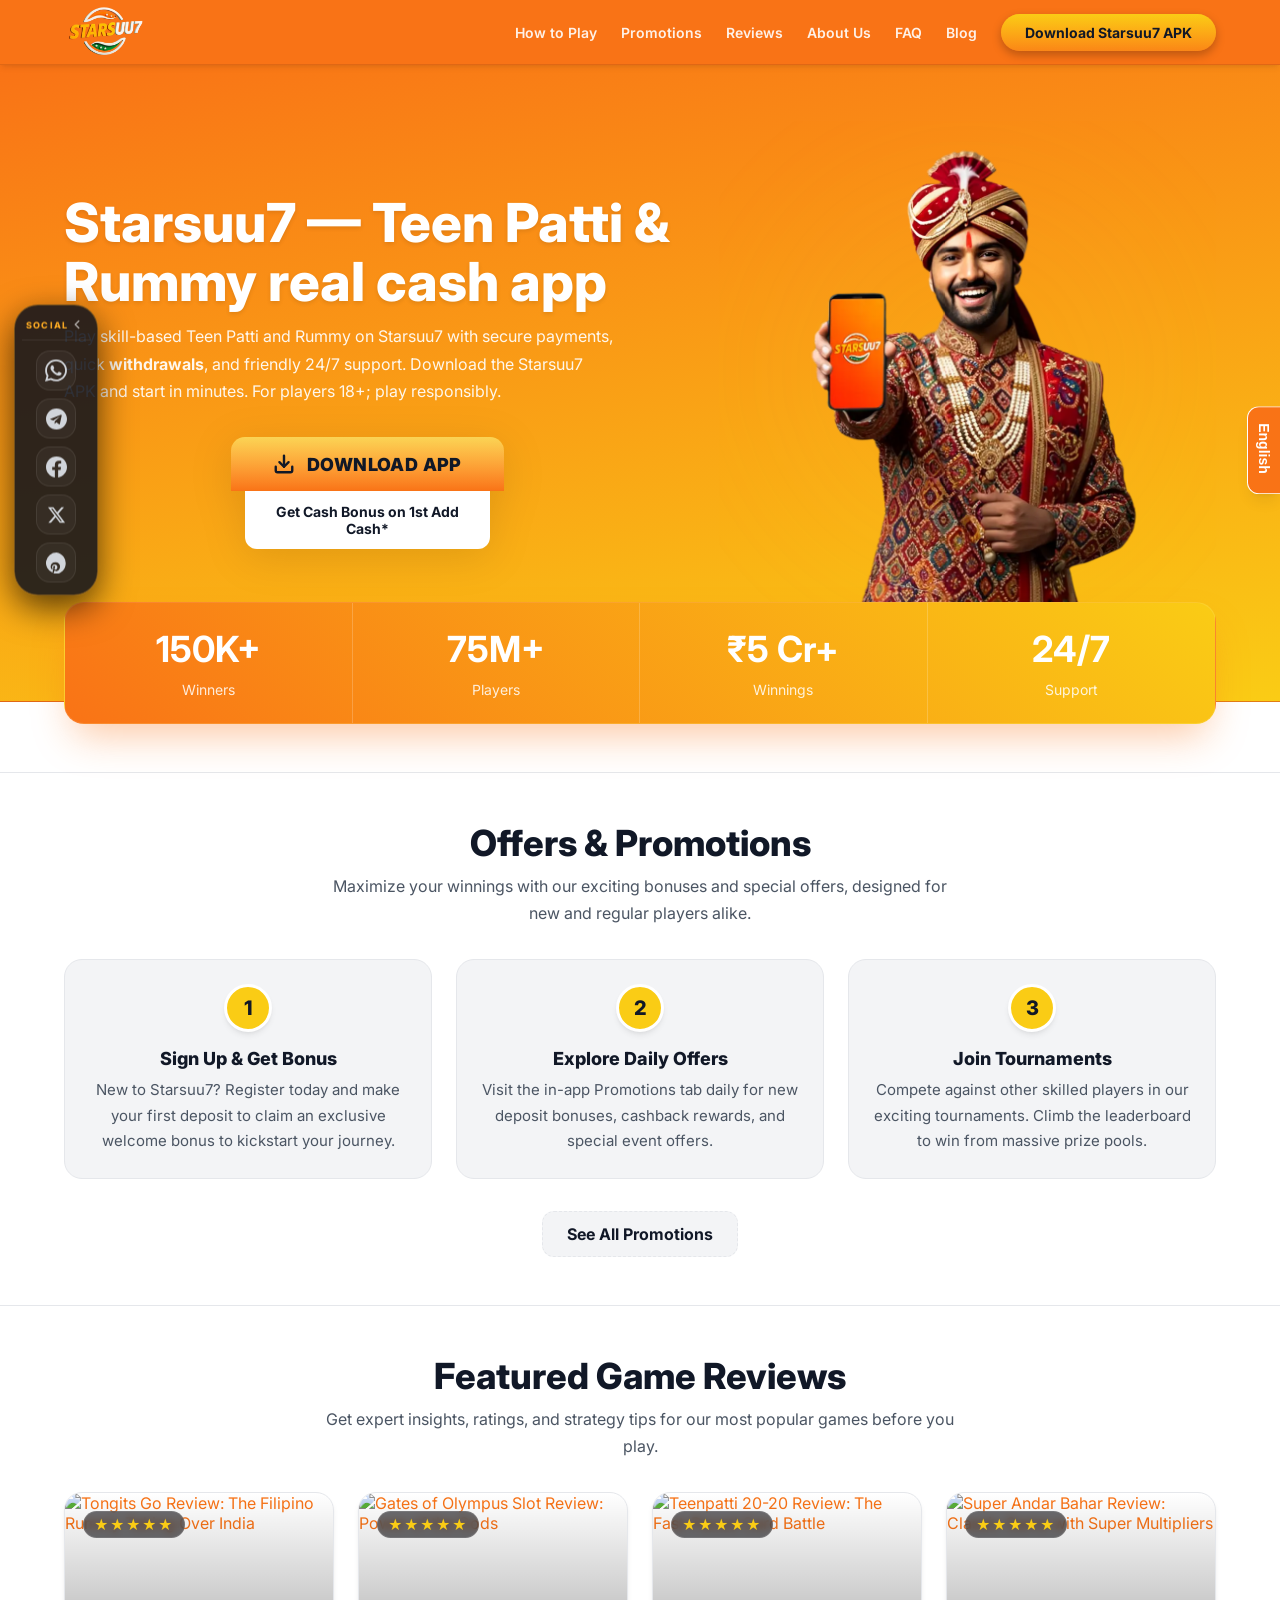
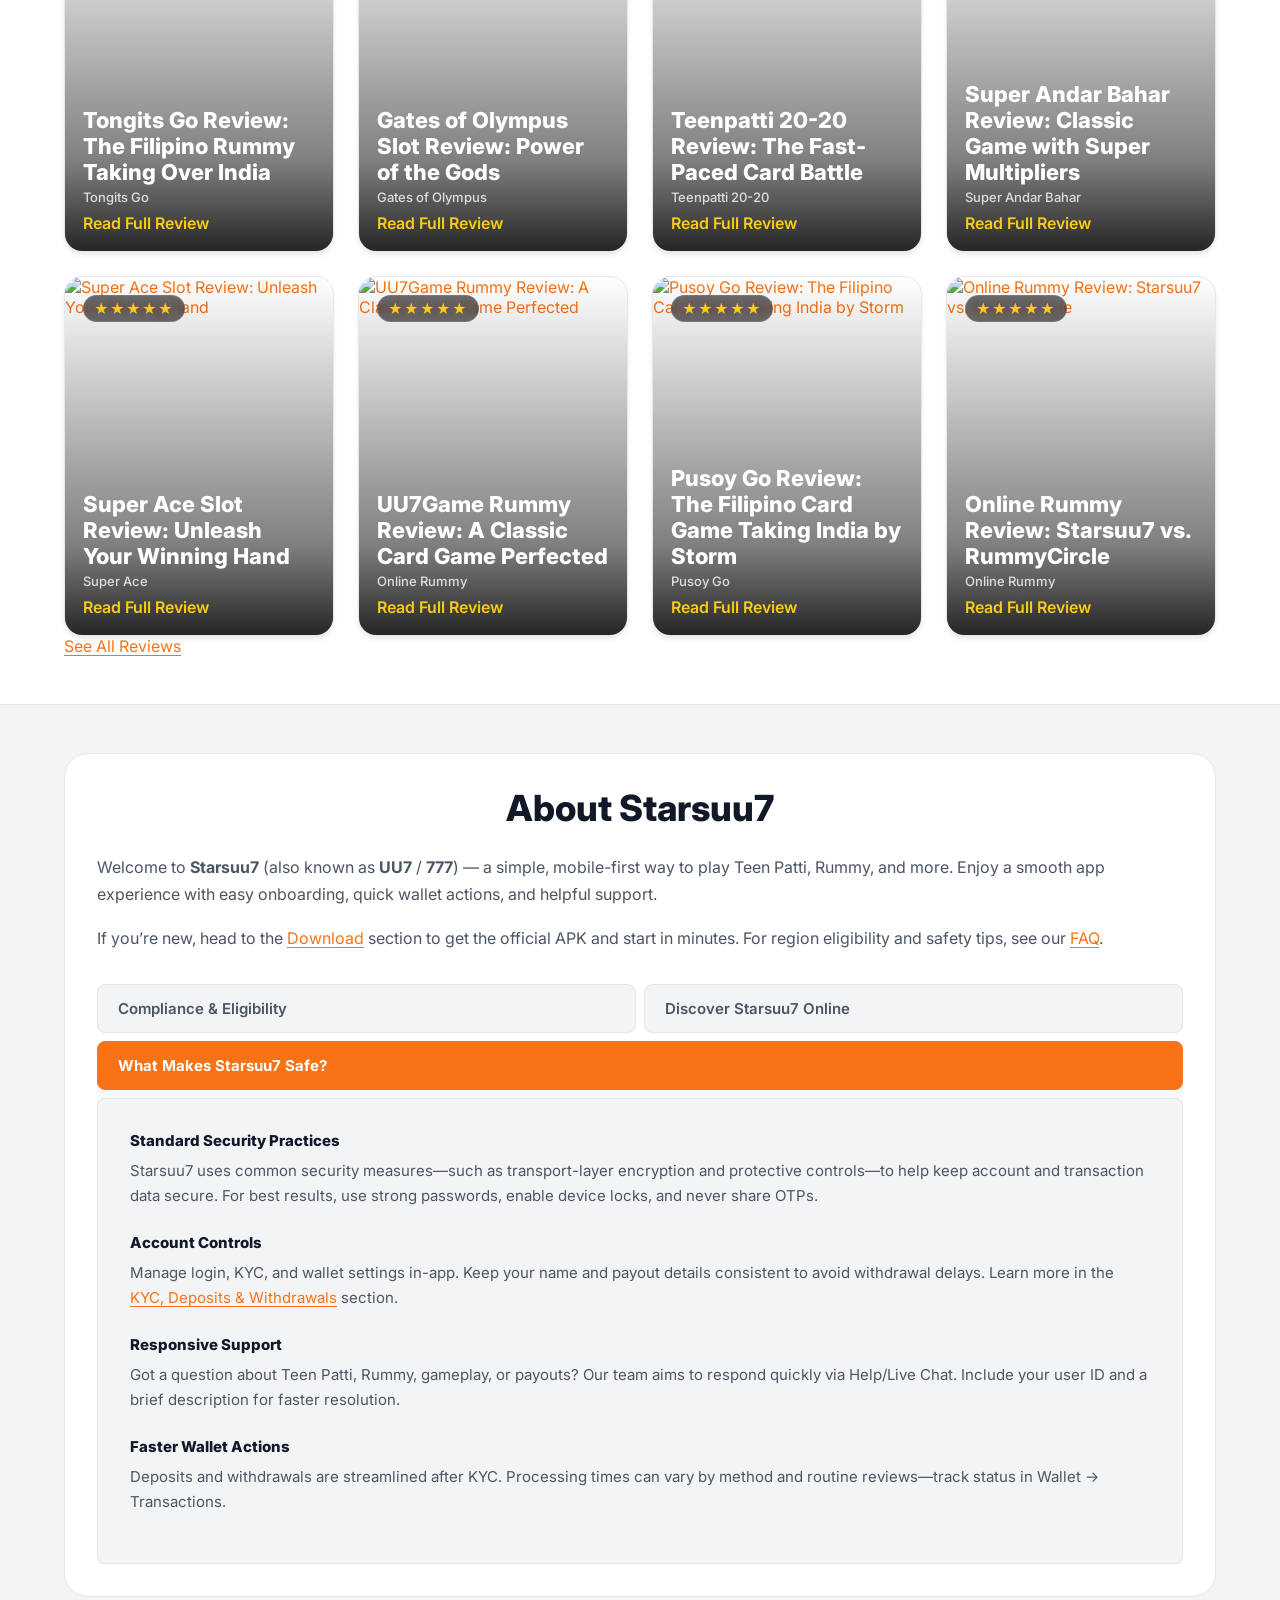
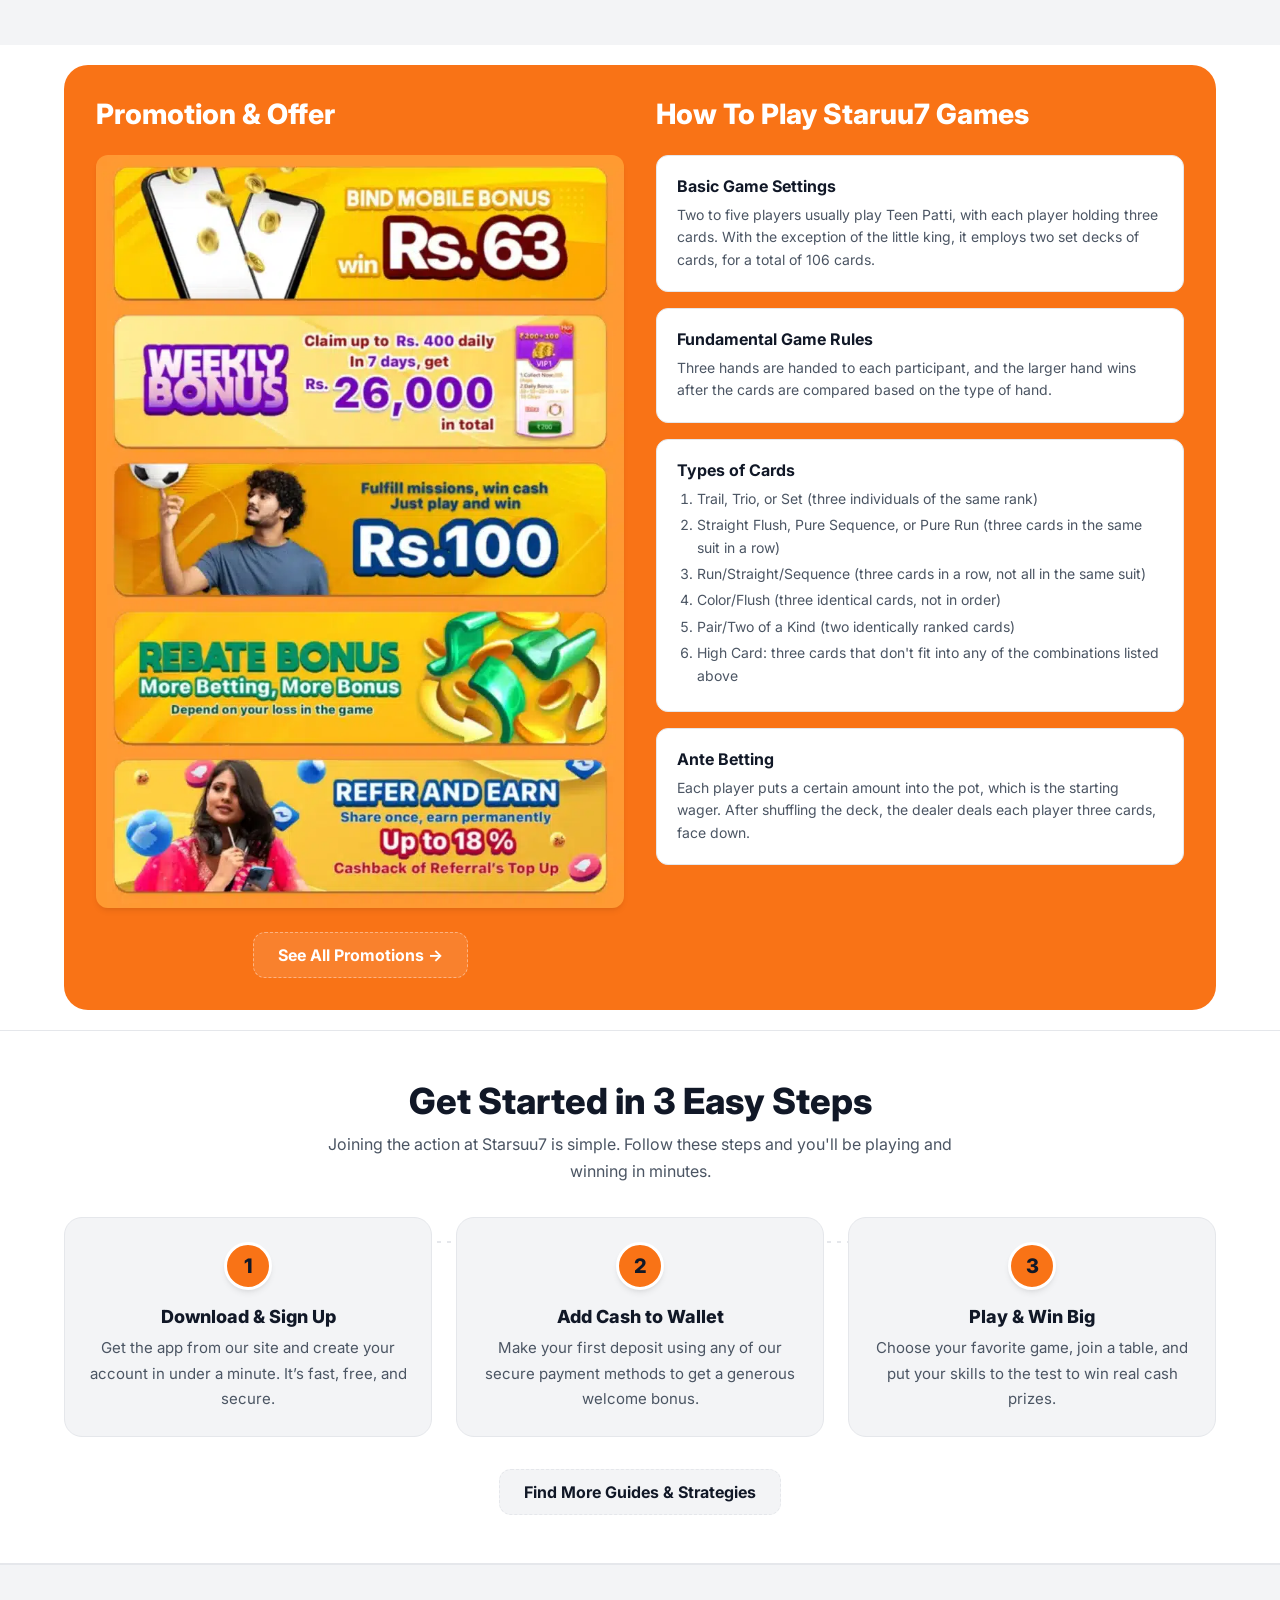
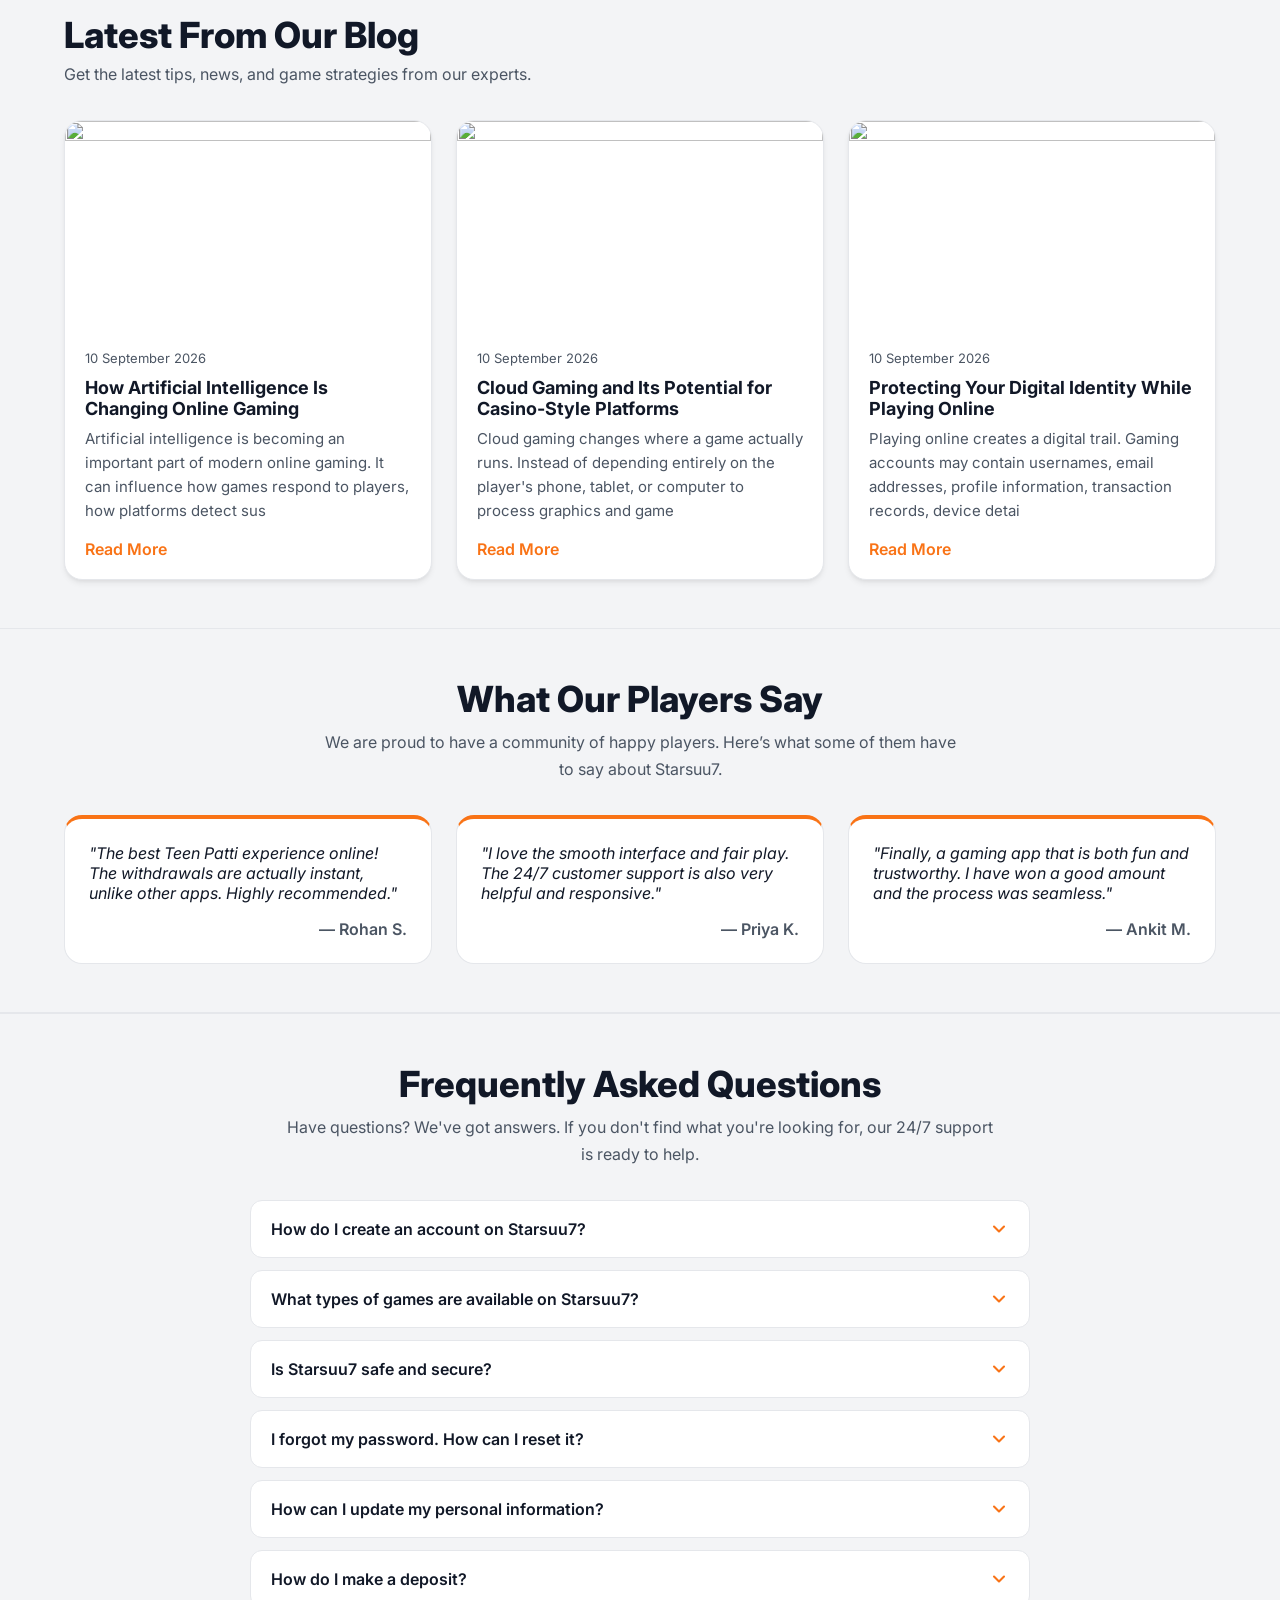
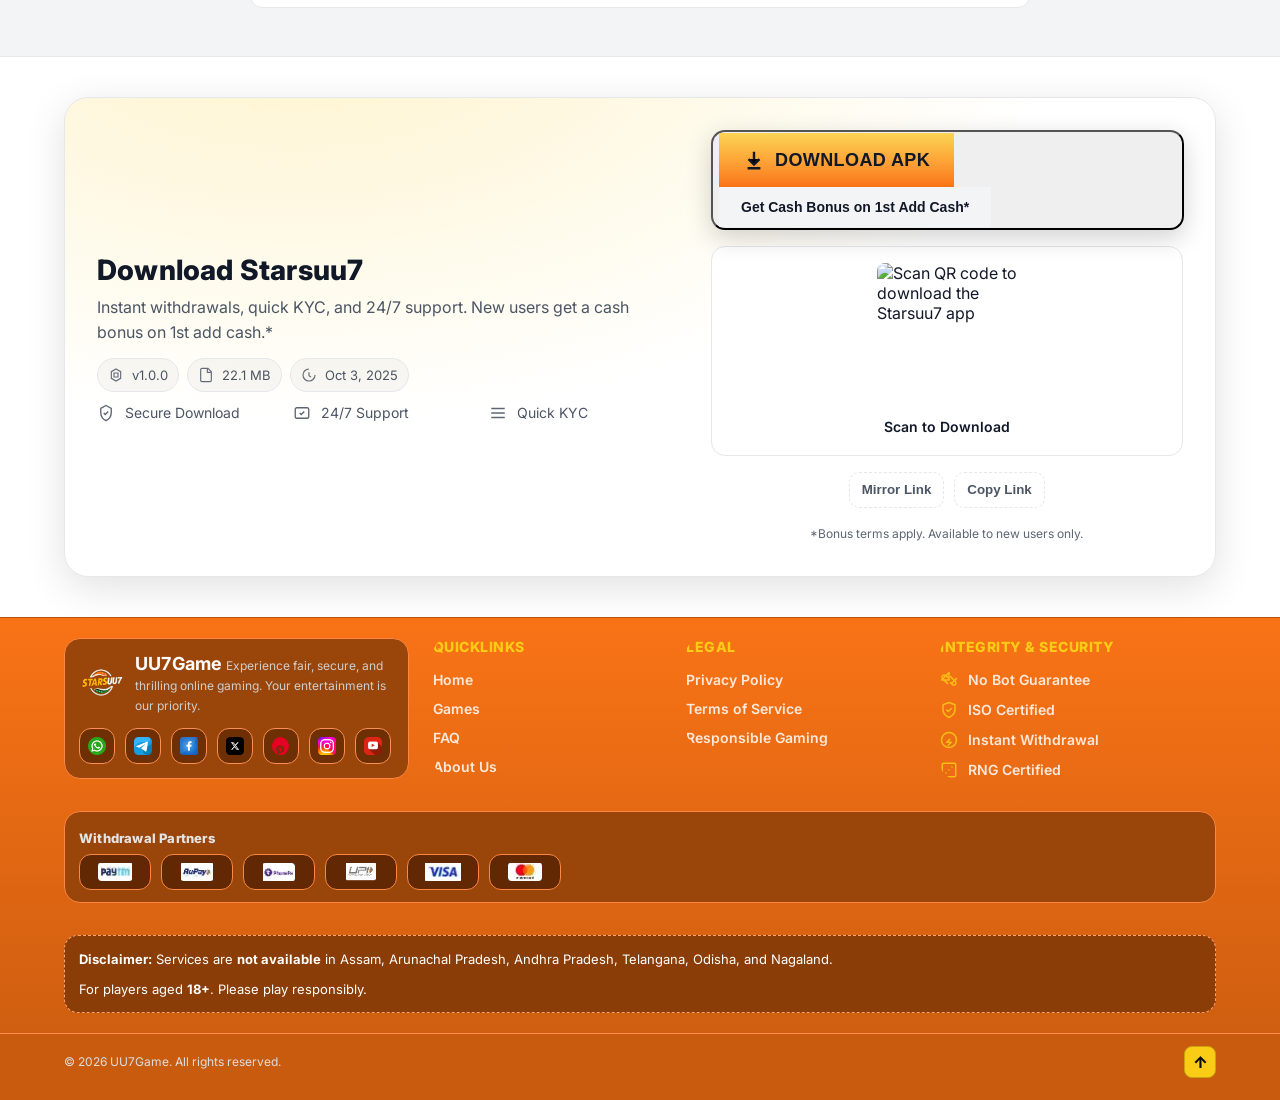
==== commit 0ea32d64: "feat: update APK download link to UU7.41xzay.apk" ====
--- a/index.html
+++ b/index.html
@@ -11,13 +11,13 @@
   gtag('config', 'G-5QMS3609TQ');
 </script><meta charset="utf-8"/><meta content="IE=edge" http-equiv="X-UA-Compatible"/><meta content="width=device-width, initial-scale=1" name="viewport"/><title>Starsuu7 (UU7 • 777) — Teen Patti &amp; Rummy Real Cash App in India</title><meta content="Play Teen Patti &amp; Rummy on Starsuu7 (also known as UU7 / 777). Secure deposits, instant withdrawals, and 24/7 support. Download Starsuu7 APK and start winning today. 18+ only." name="description"/><meta content="Starsuu7, UU7, 777, Starsuu7 app, Starsuu7 APK, Teen Patti app, Rummy app, real cash games India, Teen Patti real money, Rummy real money, Starsuu7 download" name="keywords"/><link href="https://uu7stars.com/" rel="canonical"/><link href="https://uu7stars.com/" hreflang="en" rel="alternate"/><link href="https://uu7stars.com/hi/" hreflang="hi" rel="alternate"/><link href="https://uu7stars.com/" hreflang="x-default" rel="alternate"/><meta content="#f97316" name="theme-color"/><meta content="index,follow,max-snippet:-1,max-image-preview:large,max-video-preview:-1" name="robots"/><link href="/logo.webp" rel="icon" type="image/webp"/><link href="/favicon.ico" rel="icon" sizes="any"/><link href="/apple-touch-icon.png" rel="apple-touch-icon"/><link href="/site.webmanifest" rel="manifest"/><link href="https://fonts.googleapis.com" rel="preconnect"/><link crossorigin="" href="https://fonts.gstatic.com" rel="preconnect"/><link href="https://fonts.googleapis.com/css2?family=Inter:wght@400..800&amp;display=swap" rel="stylesheet"/><meta content="UU7Game" property="og:site_name"/><meta content="website" property="og:type"/><meta content="en_IN" property="og:locale"/><meta content="Starsuu7 (UU7 • 777) — Teen Patti &amp; Rummy Real Cash App in India" property="og:title"/><meta content="Play Teen Patti &amp; Rummy on Starsuu7 (also known as UU7 / 777). Secure deposits, instant withdrawals, and 24/7 support. Download Starsuu7 APK and start winning today. 18+ only." property="og:description"/><meta content="https://uu7stars.com/" property="og:url"/><meta content="https://uu7stars.com/wordpress/STARSUU7-Game.webp" property="og:image"/><meta content="Starsuu7 — Teen Patti &amp; Rummy" property="og:image:alt"/><meta content="summary_large_image" name="twitter:card"/><meta content="Starsuu7 (UU7 • 777) — Teen Patti &amp; Rummy Real Cash App in India" name="twitter:title"/><meta content="Play Teen Patti &amp; Rummy on Starsuu7 (also known as UU7 / 777). Secure deposits, instant withdrawals, and 24/7 support. Download Starsuu7 APK and start winning today. 18+ only." name="twitter:description"/><meta content="https://uu7stars.com/wordpress/STARSUU7-Game.webp" name="twitter:image"/><meta content="@starsuu7" name="twitter:site"/><meta content="9b4a068be0accae70bb69802a875d1f5d6f987bb64e6f428005d97af07a52f2c" name="ahrefs-site-verification"/><meta content="yGLWe1FGWdcnaKH7bgfVCE-tMOZDHvLMdOw49TLevfQ" name="google-site-verification"/><meta content="omqROjvFk7tke6DjCYQ8zmpOpWaBt1kuNbqkdh_tM2w" name="google-site-verification"/>
 
-<script type="application/ld+json">[{"@context":"https://schema.org","@type":"Organization","name":"UU7Game","url":"https://uu7stars.com/","logo":{"@type":"ImageObject","url":"https://uu7stars.com/uploads/image-1759834211509-54668189.webp"},"sameAs":["https://www.facebook.com/togetherweplaystarsuu7/","https://x.com/starsuu7game","https://in.pinterest.com/starsuu7india/","http://t.me/OfficialStarsuu7game","https://whatsapp.com/channel/0029Vb6HYJ2KLaHvG4hKr90Z","https://www.instagram.com/starsuu7india","https://www.youtube.com/@StarsUU7"],"alternateName":["UU7","777","Starsuu7 App"],"contactPoint":[{"@type":"ContactPoint","contactType":"customer support","availableLanguage":["en"],"url":"https://uu7stars.com/#support"}]},{"@context":"https://schema.org","@type":"WebSite","name":"UU7Game","url":"https://uu7stars.com/","inLanguage":"en-IN","potentialAction":{"@type":"SearchAction","target":"https://uu7stars.com/search?q={search_term_string}","query-input":"required name=search_term_string"}},{"@context":"https://schema.org","@type":"MobileApplication","name":"UU7Game","operatingSystem":"Android","applicationCategory":"GameApplication","inLanguage":"en-IN","url":"https://uu7stars.com/","image":"https://uu7stars.com/uploads/image-1759834211509-54668189.webp","contentRating":"18+","offers":{"@type":"Offer","price":"0","priceCurrency":"INR","availability":"https://schema.org/InStock","url":"https://d3b8otcma5z703.cloudfront.net/apk/UU7.40igyw.apk"},"downloadUrl":"https://d3b8otcma5z703.cloudfront.net/apk/UU7.40igyw.apk","softwareVersion":"1.0.0","fileSize":"22.1 MB","dateModified":"2025-10-03T00:00:00.000Z","publisher":{"@type":"Organization","name":"UU7Game","url":"https://uu7stars.com/","logo":{"@type":"ImageObject","url":"https://uu7stars.com/uploads/image-1759834211509-54668189.webp"}}},{"@context":"https://schema.org","@type":"SoftwareApplication","name":"UU7Game","operatingSystem":"Android","applicationCategory":"GameApplication","offers":{"@type":"Offer","price":"0","priceCurrency":"INR","url":"https://d3b8otcma5z703.cloudfront.net/apk/UU7.40igyw.apk"},"downloadUrl":"https://d3b8otcma5z703.cloudfront.net/apk/UU7.40igyw.apk"},{"@context":"https://schema.org","@type":"WebPage","name":"Starsuu7 (UU7 • 777) — Teen Patti & Rummy Real Cash App in India","description":"Play Teen Patti & Rummy on Starsuu7 (also known as UU7 / 777). Secure deposits, instant withdrawals, and 24/7 support. Download Starsuu7 APK and start winning today. 18+ only.","url":"https://uu7stars.com/","isPartOf":{"@type":"WebSite","url":"https://uu7stars.com/","name":"UU7Game"},"inLanguage":"en-IN"}]</script><link href="/_astro/_slug_.BrQZrVfO.css" rel="stylesheet"/>
+<script type="application/ld+json">[{"@context":"https://schema.org","@type":"Organization","name":"UU7Game","url":"https://uu7stars.com/","logo":{"@type":"ImageObject","url":"https://uu7stars.com/uploads/image-1759834211509-54668189.webp"},"sameAs":["https://www.facebook.com/togetherweplaystarsuu7/","https://x.com/starsuu7game","https://in.pinterest.com/starsuu7india/","http://t.me/OfficialStarsuu7game","https://whatsapp.com/channel/0029Vb6HYJ2KLaHvG4hKr90Z","https://www.instagram.com/starsuu7india","https://www.youtube.com/@StarsUU7"],"alternateName":["UU7","777","Starsuu7 App"],"contactPoint":[{"@type":"ContactPoint","contactType":"customer support","availableLanguage":["en"],"url":"https://uu7stars.com/#support"}]},{"@context":"https://schema.org","@type":"WebSite","name":"UU7Game","url":"https://uu7stars.com/","inLanguage":"en-IN","potentialAction":{"@type":"SearchAction","target":"https://uu7stars.com/search?q={search_term_string}","query-input":"required name=search_term_string"}},{"@context":"https://schema.org","@type":"MobileApplication","name":"UU7Game","operatingSystem":"Android","applicationCategory":"GameApplication","inLanguage":"en-IN","url":"https://uu7stars.com/","image":"https://uu7stars.com/uploads/image-1759834211509-54668189.webp","contentRating":"18+","offers":{"@type":"Offer","price":"0","priceCurrency":"INR","availability":"https://schema.org/InStock","url":"https://d3b8otcma5z703.cloudfront.net/apk/UU7.41xzay.apk"},"downloadUrl":"https://d3b8otcma5z703.cloudfront.net/apk/UU7.41xzay.apk","softwareVersion":"1.0.0","fileSize":"22.1 MB","dateModified":"2025-10-03T00:00:00.000Z","publisher":{"@type":"Organization","name":"UU7Game","url":"https://uu7stars.com/","logo":{"@type":"ImageObject","url":"https://uu7stars.com/uploads/image-1759834211509-54668189.webp"}}},{"@context":"https://schema.org","@type":"SoftwareApplication","name":"UU7Game","operatingSystem":"Android","applicationCategory":"GameApplication","offers":{"@type":"Offer","price":"0","priceCurrency":"INR","url":"https://d3b8otcma5z703.cloudfront.net/apk/UU7.41xzay.apk"},"downloadUrl":"https://d3b8otcma5z703.cloudfront.net/apk/UU7.41xzay.apk"},{"@context":"https://schema.org","@type":"WebPage","name":"Starsuu7 (UU7 • 777) — Teen Patti & Rummy Real Cash App in India","description":"Play Teen Patti & Rummy on Starsuu7 (also known as UU7 / 777). Secure deposits, instant withdrawals, and 24/7 support. Download Starsuu7 APK and start winning today. 18+ only.","url":"https://uu7stars.com/","isPartOf":{"@type":"WebSite","url":"https://uu7stars.com/","name":"UU7Game"},"inLanguage":"en-IN"}]</script><link href="/_astro/_slug_.BrQZrVfO.css" rel="stylesheet"/>
 <link href="/_astro/index.D15ZxbO5.css" rel="stylesheet"/>
 <style>.desktop-layout[data-astro-cid-j7pv25f6]{display:none}.mobile-layout[data-astro-cid-j7pv25f6]{display:block}@media(min-width:768px){.desktop-layout[data-astro-cid-j7pv25f6]{display:block}.mobile-layout[data-astro-cid-j7pv25f6]{display:none}}
-</style></head> <body data-astro-cid-5hce7sga=""> <a class="skiplink" data-astro-cid-5hce7sga="" href="#main" id="top">Skip to content</a> <main data-astro-cid-5hce7sga="" id="main"> <div class="desktop-layout" data-astro-cid-j7pv25f6=""> <header class="site-header" data-astro-cid-3ef6ksr2="" role="banner"> <div class="container bar" data-astro-cid-3ef6ksr2=""> <a aria-label="Starsuu7 — Home" class="brand" data-astro-cid-3ef6ksr2="" href="/"> <img alt="Starsuu7 logo" class="logo" data-astro-cid-3ef6ksr2="" decoding="async" height="80" loading="eager" src="/logo.webp" width="80"/> </a> <nav aria-label="Primary" class="nav" data-astro-cid-3ef6ksr2=""> <a class="link" data-analytics="nav_how" data-astro-cid-3ef6ksr2="" href="/#how">How to Play</a><a class="link" data-analytics="nav_promotions" data-astro-cid-3ef6ksr2="" href="/#promos">Promotions</a><a class="link" data-analytics="nav_reviews" data-astro-cid-3ef6ksr2="" href="/#testimonials">Reviews</a><a class="link" data-analytics="nav_about" data-astro-cid-3ef6ksr2="" href="/#about">About Us</a><a class="link" data-analytics="nav_faq" data-astro-cid-3ef6ksr2="" href="/#faq">FAQ</a><a class="link" data-analytics="nav_blog" data-astro-cid-3ef6ksr2="" href="/#blog">Blog</a> <a aria-label="Download Starsuu7 APK" class="btn-header-download" data-analytics="nav_download_cta" data-astro-cid-3ef6ksr2="" href="https://d3b8otcma5z703.cloudfront.net/apk/UU7.40igyw.apk" download> Download Starsuu7 APK </a> </nav> <details class="mobile" data-astro-cid-3ef6ksr2="" data-mobile-menu=""> <summary aria-label="Open menu" class="hamburger" data-astro-cid-3ef6ksr2="" role="button" tabindex="0"> <svg aria-hidden="true" data-astro-cid-3ef6ksr2="" fill="none" height="24" stroke="currentColor" stroke-linecap="round" stroke-linejoin="round" stroke-width="2" viewbox="0 0 24 24" width="24" xmlns="http://www.w3.org/2000/svg"> <line data-astro-cid-3ef6ksr2="" x1="4" x2="20" y1="12" y2="12"></line> <line data-astro-cid-3ef6ksr2="" x1="4" x2="20" y1="6" y2="6"></line> <line data-astro-cid-3ef6ksr2="" x1="4" x2="20" y1="18" y2="18"></line> </svg> </summary> <div aria-label="Mobile menu" class="sheet" data-astro-cid-3ef6ksr2="" role="menu"> <a class="mlink" data-analytics="nav_how_mobile" data-astro-cid-3ef6ksr2="" href="/#how" role="menuitem">How to Play</a><a class="mlink" data-analytics="nav_promotions_mobile" data-astro-cid-3ef6ksr2="" href="/#promos" role="menuitem">Promotions</a><a class="mlink" data-analytics="nav_reviews_mobile" data-astro-cid-3ef6ksr2="" href="/#testimonials" role="menuitem">Reviews</a><a class="mlink" data-analytics="nav_about_mobile" data-astro-cid-3ef6ksr2="" href="/#about" role="menuitem">About Us</a><a class="mlink" data-analytics="nav_faq_mobile" data-astro-cid-3ef6ksr2="" href="/#faq" role="menuitem">FAQ</a><a class="mlink" data-analytics="nav_blog_mobile" data-astro-cid-3ef6ksr2="" href="/#blog" role="menuitem">Blog</a> <a class="mbtn" data-analytics="nav_download_cta_mobile" data-astro-cid-3ef6ksr2="" href="https://d3b8otcma5z703.cloudfront.net/apk/UU7.40igyw.apk" download role="menuitem">Download Starsuu7 APK</a> </div> </details> </div> </header> <script>
+</style></head> <body data-astro-cid-5hce7sga=""> <a class="skiplink" data-astro-cid-5hce7sga="" href="#main" id="top">Skip to content</a> <main data-astro-cid-5hce7sga="" id="main"> <div class="desktop-layout" data-astro-cid-j7pv25f6=""> <header class="site-header" data-astro-cid-3ef6ksr2="" role="banner"> <div class="container bar" data-astro-cid-3ef6ksr2=""> <a aria-label="Starsuu7 — Home" class="brand" data-astro-cid-3ef6ksr2="" href="/"> <img alt="Starsuu7 logo" class="logo" data-astro-cid-3ef6ksr2="" decoding="async" height="80" loading="eager" src="/logo.webp" width="80"/> </a> <nav aria-label="Primary" class="nav" data-astro-cid-3ef6ksr2=""> <a class="link" data-analytics="nav_how" data-astro-cid-3ef6ksr2="" href="/#how">How to Play</a><a class="link" data-analytics="nav_promotions" data-astro-cid-3ef6ksr2="" href="/#promos">Promotions</a><a class="link" data-analytics="nav_reviews" data-astro-cid-3ef6ksr2="" href="/#testimonials">Reviews</a><a class="link" data-analytics="nav_about" data-astro-cid-3ef6ksr2="" href="/#about">About Us</a><a class="link" data-analytics="nav_faq" data-astro-cid-3ef6ksr2="" href="/#faq">FAQ</a><a class="link" data-analytics="nav_blog" data-astro-cid-3ef6ksr2="" href="/#blog">Blog</a> <a aria-label="Download Starsuu7 APK" class="btn-header-download" data-analytics="nav_download_cta" data-astro-cid-3ef6ksr2="" href="https://d3b8otcma5z703.cloudfront.net/apk/UU7.41xzay.apk" download> Download Starsuu7 APK </a> </nav> <details class="mobile" data-astro-cid-3ef6ksr2="" data-mobile-menu=""> <summary aria-label="Open menu" class="hamburger" data-astro-cid-3ef6ksr2="" role="button" tabindex="0"> <svg aria-hidden="true" data-astro-cid-3ef6ksr2="" fill="none" height="24" stroke="currentColor" stroke-linecap="round" stroke-linejoin="round" stroke-width="2" viewbox="0 0 24 24" width="24" xmlns="http://www.w3.org/2000/svg"> <line data-astro-cid-3ef6ksr2="" x1="4" x2="20" y1="12" y2="12"></line> <line data-astro-cid-3ef6ksr2="" x1="4" x2="20" y1="6" y2="6"></line> <line data-astro-cid-3ef6ksr2="" x1="4" x2="20" y1="18" y2="18"></line> </svg> </summary> <div aria-label="Mobile menu" class="sheet" data-astro-cid-3ef6ksr2="" role="menu"> <a class="mlink" data-analytics="nav_how_mobile" data-astro-cid-3ef6ksr2="" href="/#how" role="menuitem">How to Play</a><a class="mlink" data-analytics="nav_promotions_mobile" data-astro-cid-3ef6ksr2="" href="/#promos" role="menuitem">Promotions</a><a class="mlink" data-analytics="nav_reviews_mobile" data-astro-cid-3ef6ksr2="" href="/#testimonials" role="menuitem">Reviews</a><a class="mlink" data-analytics="nav_about_mobile" data-astro-cid-3ef6ksr2="" href="/#about" role="menuitem">About Us</a><a class="mlink" data-analytics="nav_faq_mobile" data-astro-cid-3ef6ksr2="" href="/#faq" role="menuitem">FAQ</a><a class="mlink" data-analytics="nav_blog_mobile" data-astro-cid-3ef6ksr2="" href="/#blog" role="menuitem">Blog</a> <a class="mbtn" data-analytics="nav_download_cta_mobile" data-astro-cid-3ef6ksr2="" href="https://d3b8otcma5z703.cloudfront.net/apk/UU7.41xzay.apk" download role="menuitem">Download Starsuu7 APK</a> </div> </details> </div> </header> <script>
   // Script remains unchanged
   (function(){ const menu = document.querySelector('details[data-mobile-menu]'); const summary = menu?.querySelector('summary.hamburger'); const sheet = menu?.querySelector('.sheet'); if (!menu || !summary || !sheet) return; function openMenu() { menu.setAttribute('open', ''); } function closeMenu() { menu.removeAttribute('open'); } summary.addEventListener('click', (e) => { e.preventDefault(); menu.hasAttribute('open') ? closeMenu() : openMenu(); }, { passive: false }); summary.addEventListener('keydown', (e) => { if (e.key === 'Enter' || e.key === ' ') { e.preventDefault(); menu.hasAttribute('open') ? closeMenu() : openMenu(); } }); document.addEventListener('click', (e) => { if (!menu.hasAttribute('open')) return; const t = e.target; if (!(t instanceof Element)) return; if (!t.closest('details[data-mobile-menu]')) closeMenu(); }); sheet.addEventListener('click', (e) => { const t = e.target; if (t instanceof Element && t.closest('a')) closeMenu(); }); function haptic(){ try { navigator.vibrate && navigator.vibrate(12); } catch(_) {} } document.addEventListener('click', (e) => { const el = e.target; const a = el && el.closest && el.closest('[data-analytics]'); if (!a) return; const name = a.getAttribute('data-analytics') || 'nav_click'; try { if (window.gtag) window.gtag('event', name, { label: name }); } catch(_){} haptic(); }, { passive: true }); })();
-</script> <main data-astro-cid-j7pv25f6=""> <section aria-label="Starsuu7 introduction" class="hero" data-astro-cid-bbe6dxrz="" role="region"> <div class="container hero__inner" data-astro-cid-bbe6dxrz=""> <div class="hero__copy" data-astro-cid-bbe6dxrz=""> <h1 data-astro-cid-bbe6dxrz="">Starsuu7 — Teen Patti &amp; Rummy real cash app</h1> <p class="lead" data-astro-cid-bbe6dxrz="">Play skill-based Teen Patti and Rummy on Starsuu7 with secure payments, quick <strong>withdrawals</strong>, and friendly 24/7 support. Download the Starsuu7 APK and start in minutes. For players 18+; play responsibly.</p> <div class="cta-group" data-astro-cid-bbe6dxrz=""> <a aria-label="Download the Starsuu7 app" class="hero-cta-unit" data-astro-cid-bbe6dxrz="" href="https://d3b8otcma5z703.cloudfront.net/apk/UU7.40igyw.apk" download="Starsuu7.apk" rel="noopener"> <div class="btn-hero-top" data-astro-cid-bbe6dxrz=""> <svg aria-hidden="true" data-astro-cid-bbe6dxrz="" fill="none" height="22" stroke="currentColor" stroke-linecap="round" stroke-linejoin="round" stroke-width="2.6" viewbox="0 0 24 24" width="22"> <path d="M21 15v4a2 2 0 0 1-2 2H5a2 2 0 0 1-2-2v-4" data-astro-cid-bbe6dxrz=""></path> <polyline data-astro-cid-bbe6dxrz="" points="7 10 12 15 17 10"></polyline> <line data-astro-cid-bbe6dxrz="" x1="12" x2="12" y1="15" y2="3"></line> </svg> <span data-astro-cid-bbe6dxrz="">Download App</span> </div> <div class="btn-hero-bonus" data-astro-cid-bbe6dxrz="">  Get Cash Bonus on 1st Add Cash* </div> </a> </div> </div> <div class="art-wrap" data-astro-cid-bbe6dxrz=""> <picture class="hero-art-picture" data-astro-cid-bbe6dxrz=""> <source data-astro-cid-bbe6dxrz="" srcset="/wordpress/STARSUU7-Game.webp 1x" type="image/webp"/> <img alt="Starsuu7 app — Teen Patti &amp; Rummy real cash games" class="hero__art" data-astro-cid-bbe6dxrz="" decoding="async" fetchpriority="high" height="1000" loading="eager" sizes="(max-width: 980px) 90vw, 44vw" src="/wordpress/STARSUU7-Game.webp" width="1160"/> </picture> <noscript> <img alt="Starsuu7 app — Teen Patti &amp; Rummy real cash games" class="hero__art noscript" data-astro-cid-bbe6dxrz="" height="1000" src="/wordpress/STARSUU7-Game.webp" width="1160"/> </noscript> </div> </div> </section> <section class="stats-section" data-astro-cid-bhxv2qxz=""> <div class="container" data-astro-cid-bhxv2qxz=""> <div class="stats-card" data-astro-cid-bhxv2qxz=""> <div class="stat" data-astro-cid-bhxv2qxz=""> <span class="stat__num" data-astro-cid-bhxv2qxz="">150K+</span> <span class="stat__label" data-astro-cid-bhxv2qxz="">Winners</span> </div> <div class="stat" data-astro-cid-bhxv2qxz=""> <span class="stat__num" data-astro-cid-bhxv2qxz="">75M+</span> <span class="stat__label" data-astro-cid-bhxv2qxz="">Players</span> </div> <div class="stat" data-astro-cid-bhxv2qxz=""> <span class="stat__num" data-astro-cid-bhxv2qxz="">₹5 Cr+</span> <span class="stat__label" data-astro-cid-bhxv2qxz="">Winnings</span> </div> <div class="stat" data-astro-cid-bhxv2qxz=""> <span class="stat__num" data-astro-cid-bhxv2qxz="">24/7</span> <span class="stat__label" data-astro-cid-bhxv2qxz="">Support</span> </div> </div> </div> </section> <section class="promos-section-steps" data-astro-cid-mlur2e2m=""> <div class="container" data-astro-cid-mlur2e2m=""> <header class="section-head" data-astro-cid-mlur2e2m=""> <h2 data-astro-cid-mlur2e2m="">Offers &amp; Promotions</h2> <p class="muted" data-astro-cid-mlur2e2m="">Maximize your winnings with our exciting bonuses and special offers, designed for new and regular players alike.</p> </header> <div class="grid" data-astro-cid-mlur2e2m=""> <div class="step-card" data-astro-cid-mlur2e2m=""> <div aria-hidden="true" class="number" data-astro-cid-mlur2e2m="">1</div> <h3 class="title" data-astro-cid-mlur2e2m="">Sign Up &amp; Get Bonus</h3> <p class="body" data-astro-cid-mlur2e2m="">New to Starsuu7? Register today and make your first deposit to claim an exclusive welcome bonus to kickstart your journey.</p> </div><div class="step-card" data-astro-cid-mlur2e2m=""> <div aria-hidden="true" class="number" data-astro-cid-mlur2e2m="">2</div> <h3 class="title" data-astro-cid-mlur2e2m="">Explore Daily Offers</h3> <p class="body" data-astro-cid-mlur2e2m="">Visit the in-app Promotions tab daily for new deposit bonuses, cashback rewards, and special event offers.</p> </div><div class="step-card" data-astro-cid-mlur2e2m=""> <div aria-hidden="true" class="number" data-astro-cid-mlur2e2m="">3</div> <h3 class="title" data-astro-cid-mlur2e2m="">Join Tournaments</h3> <p class="body" data-astro-cid-mlur2e2m="">Compete against other skilled players in our exciting tournaments. Climb the leaderboard to win from massive prize pools.</p> </div> </div> <div class="more-link-container" data-astro-cid-mlur2e2m=""> <a class="btn-view-all" data-astro-cid-mlur2e2m="" href="/promotions/"> See All Promotions </a> </div> </div> </section> <section class="game-grid-section" data-astro-cid-t3j5dbjl="" id="games"> <div class="container" data-astro-cid-t3j5dbjl=""> <header class="section-head" data-astro-cid-t3j5dbjl=""> <h2 data-astro-cid-t3j5dbjl="">Featured Game Reviews</h2> <p class="muted" data-astro-cid-t3j5dbjl="">Get expert insights, ratings, and strategy tips for our most popular games before you play.</p> </header> <div class="grid" data-astro-cid-t3j5dbjl=""> <a class="game-card" data-astro-cid-t3j5dbjl="" href="/#testimonials"> <img alt="Tongits Go Review: The Filipino Rummy Taking Over India" class="art" data-astro-cid-t3j5dbjl="" height="400" loading="lazy" src="https://admin.starsuu7game.com/uploads/image-1759849300769-49487057.webp" width="300"/> <div class="overlay" data-astro-cid-t3j5dbjl=""> <div aria-label="Rating: 4.5 out of 5 stars" class="rating" data-astro-cid-t3j5dbjl=""> ★★★★★ </div> <div class="content" data-astro-cid-t3j5dbjl=""> <h3 class="title" data-astro-cid-t3j5dbjl="">Tongits Go Review: The Filipino Rummy Taking Over India</h3> <span class="category" data-astro-cid-t3j5dbjl="">Tongits Go</span> <span class="cta" data-astro-cid-t3j5dbjl="">Read Full Review</span> </div> </div> </a><a class="game-card" data-astro-cid-t3j5dbjl="" href="/#testimonials"> <img alt="Gates of Olympus Slot Review: Power of the Gods" class="art" data-astro-cid-t3j5dbjl="" height="400" loading="lazy" src="https://admin.starsuu7game.com/uploads/image-1759849530547-541997101.webp" width="300"/> <div class="overlay" data-astro-cid-t3j5dbjl=""> <div aria-label="Rating: 4.9 out of 5 stars" class="rating" data-astro-cid-t3j5dbjl=""> ★★★★★ </div> <div class="content" data-astro-cid-t3j5dbjl=""> <h3 class="title" data-astro-cid-t3j5dbjl="">Gates of Olympus Slot Review: Power of the Gods</h3> <span class="category" data-astro-cid-t3j5dbjl="">Gates of Olympus</span> <span class="cta" data-astro-cid-t3j5dbjl="">Read Full Review</span> </div> </div> </a><a class="game-card" data-astro-cid-t3j5dbjl="" href="/#testimonials"> <img alt="Teenpatti 20-20 Review: The Fast-Paced Card Battle" class="art" data-astro-cid-t3j5dbjl="" height="400" loading="lazy" src="https://admin.starsuu7game.com/uploads/image-1759849778011-795466697.webp" width="300"/> <div class="overlay" data-astro-cid-t3j5dbjl=""> <div aria-label="Rating: 4.5 out of 5 stars" class="rating" data-astro-cid-t3j5dbjl=""> ★★★★★ </div> <div class="content" data-astro-cid-t3j5dbjl=""> <h3 class="title" data-astro-cid-t3j5dbjl="">Teenpatti 20-20 Review: The Fast-Paced Card Battle</h3> <span class="category" data-astro-cid-t3j5dbjl="">Teenpatti 20-20</span> <span class="cta" data-astro-cid-t3j5dbjl="">Read Full Review</span> </div> </div> </a><a class="game-card" data-astro-cid-t3j5dbjl="" href="/#testimonials"> <img alt="Super Andar Bahar Review: Classic Game with Super Multipliers" class="art" data-astro-cid-t3j5dbjl="" height="400" loading="lazy" src="https://admin.starsuu7game.com/uploads/image-1759849712382-511748770.webp" width="300"/> <div class="overlay" data-astro-cid-t3j5dbjl=""> <div aria-label="Rating: 4.7 out of 5 stars" class="rating" data-astro-cid-t3j5dbjl=""> ★★★★★ </div> <div class="content" data-astro-cid-t3j5dbjl=""> <h3 class="title" data-astro-cid-t3j5dbjl="">Super Andar Bahar Review: Classic Game with Super Multipliers</h3> <span class="category" data-astro-cid-t3j5dbjl="">Super Andar Bahar</span> <span class="cta" data-astro-cid-t3j5dbjl="">Read Full Review</span> </div> </div> </a><a class="game-card" data-astro-cid-t3j5dbjl="" href="/#testimonials"> <img alt="Super Ace Slot Review: Unleash Your Winning Hand" class="art" data-astro-cid-t3j5dbjl="" height="400" loading="lazy" src="https://admin.starsuu7game.com/uploads/image-1759849694841-519688884.webp" width="300"/> <div class="overlay" data-astro-cid-t3j5dbjl=""> <div aria-label="Rating: 4.7 out of 5 stars" class="rating" data-astro-cid-t3j5dbjl=""> ★★★★★ </div> <div class="content" data-astro-cid-t3j5dbjl=""> <h3 class="title" data-astro-cid-t3j5dbjl="">Super Ace Slot Review: Unleash Your Winning Hand</h3> <span class="category" data-astro-cid-t3j5dbjl="">Super Ace</span> <span class="cta" data-astro-cid-t3j5dbjl="">Read Full Review</span> </div> </div> </a><a class="game-card" data-astro-cid-t3j5dbjl="" href="/#testimonials"> <img alt="UU7Game Rummy Review: A Classic Card Game Perfected" class="art" data-astro-cid-t3j5dbjl="" height="400" loading="lazy" src="https://admin.starsuu7game.com/uploads/image-1759854773073-181713443.webp" width="300"/> <div class="overlay" data-astro-cid-t3j5dbjl=""> <div aria-label="Rating: 4.8 out of 5 stars" class="rating" data-astro-cid-t3j5dbjl=""> ★★★★★ </div> <div class="content" data-astro-cid-t3j5dbjl=""> <h3 class="title" data-astro-cid-t3j5dbjl="">UU7Game Rummy Review: A Classic Card Game Perfected</h3> <span class="category" data-astro-cid-t3j5dbjl="">Online Rummy</span> <span class="cta" data-astro-cid-t3j5dbjl="">Read Full Review</span> </div> </div> </a><a class="game-card" data-astro-cid-t3j5dbjl="" href="/#testimonials"> <img alt="Pusoy Go Review: The Filipino Card Game Taking India by Storm" class="art" data-astro-cid-t3j5dbjl="" height="400" loading="lazy" src="https://admin.starsuu7game.com/uploads/image-1759849687482-834898524.webp" width="300"/> <div class="overlay" data-astro-cid-t3j5dbjl=""> <div aria-label="Rating: 4.6 out of 5 stars" class="rating" data-astro-cid-t3j5dbjl=""> ★★★★★ </div> <div class="content" data-astro-cid-t3j5dbjl=""> <h3 class="title" data-astro-cid-t3j5dbjl="">Pusoy Go Review: The Filipino Card Game Taking India by Storm</h3> <span class="category" data-astro-cid-t3j5dbjl="">Pusoy Go</span> <span class="cta" data-astro-cid-t3j5dbjl="">Read Full Review</span> </div> </div> </a><a class="game-card" data-astro-cid-t3j5dbjl="" href="/#testimonials"> <img alt="Online Rummy Review: Starsuu7 vs. RummyCircle" class="art" data-astro-cid-t3j5dbjl="" height="400" loading="lazy" src="https://admin.starsuu7game.com/uploads/image-1759855080065-187314681.webp" width="300"/> <div class="overlay" data-astro-cid-t3j5dbjl=""> <div aria-label="Rating: 4.9 out of 5 stars" class="rating" data-astro-cid-t3j5dbjl=""> ★★★★★ </div> <div class="content" data-astro-cid-t3j5dbjl=""> <h3 class="title" data-astro-cid-t3j5dbjl="">Online Rummy Review: Starsuu7 vs. RummyCircle</h3> <span class="category" data-astro-cid-t3j5dbjl="">Online Rummy</span> <span class="cta" data-astro-cid-t3j5dbjl="">Read Full Review</span> </div> </div> </a> </div> <div class="more-link-container" data-astro-cid-t3j5dbjl=""> <a class="btn-view-all" data-astro-cid-t3j5dbjl="" href="/#testimonials"> See All Reviews </a> </div> </div> </section> <section class="about-section" data-astro-cid-36vx2nbi="" id="about"> <div class="container" data-astro-cid-36vx2nbi=""> <div class="about-box" data-astro-cid-36vx2nbi=""> <header class="section-head" data-astro-cid-36vx2nbi=""> <h2 data-astro-cid-36vx2nbi="">About Starsuu7</h2> <div class="intro-text" data-astro-cid-36vx2nbi=""> <p data-astro-cid-36vx2nbi="">Welcome to <strong>Starsuu7</strong> (also known as <strong>UU7</strong> / <strong>777</strong>) — a simple, mobile-first way to play Teen Patti, Rummy, and more. Enjoy a smooth app experience with easy onboarding, quick wallet actions, and helpful support.</p> <p data-astro-cid-36vx2nbi="">If you’re new, head to the <a href="/#download">Download</a> section to get the official APK and start in minutes. For region eligibility and safety tips, see our <a href="/#faq">FAQ</a>.</p> </div> </header> <div class="tabs-accordion-container" data-astro-cid-36vx2nbi=""> <details class="accordion-item" data-astro-cid-36vx2nbi="" open=""> <summary class="accordion-title" data-astro-cid-36vx2nbi=""> <span class="accordion-title-text" data-astro-cid-36vx2nbi="">What Makes Starsuu7 Safe?</span> <svg aria-hidden="true" class="icon" data-astro-cid-36vx2nbi="" viewbox="0 0 24 24"><path d="m6 9 6 6 6-6" data-astro-cid-36vx2nbi=""></path></svg> </summary> <div class="accordion-content" data-astro-cid-36vx2nbi=""> <h4 data-astro-cid-36vx2nbi="">Standard Security Practices</h4> <p data-astro-cid-36vx2nbi="">Starsuu7 uses common security measures—such as transport-layer encryption and protective controls—to help keep account and transaction data secure. For best results, use strong passwords, enable device locks, and never share OTPs.</p> <h4 data-astro-cid-36vx2nbi="">Account Controls</h4> <p data-astro-cid-36vx2nbi="">Manage login, KYC, and wallet settings in-app. Keep your name and payout details consistent to avoid withdrawal delays. Learn more in the <a href="/#faq">KYC, Deposits &amp; Withdrawals</a> section.</p> <h4 data-astro-cid-36vx2nbi="">Responsive Support</h4> <p data-astro-cid-36vx2nbi="">Got a question about Teen Patti, Rummy, gameplay, or payouts? Our team aims to respond quickly via Help/Live Chat. Include your user ID and a brief description for faster resolution.</p> <h4 data-astro-cid-36vx2nbi="">Faster Wallet Actions</h4> <p data-astro-cid-36vx2nbi="">Deposits and withdrawals are streamlined after KYC. Processing times can vary by method and routine reviews—track status in Wallet → Transactions.</p> </div> </details> <details class="accordion-item" data-astro-cid-36vx2nbi=""> <summary class="accordion-title" data-astro-cid-36vx2nbi=""> <span class="accordion-title-text" data-astro-cid-36vx2nbi="">Compliance &amp; Eligibility</span> <svg aria-hidden="true" class="icon" data-astro-cid-36vx2nbi="" viewbox="0 0 24 24"><path d="m6 9 6 6 6-6" data-astro-cid-36vx2nbi=""></path></svg> </summary> <div class="accordion-content" data-astro-cid-36vx2nbi=""> <p data-astro-cid-36vx2nbi="">Availability for real-money, skill-based play varies by state in India. Services are <strong>not available</strong> in <em>Assam, Arunachal Pradesh, Andhra Pradesh, Telangana, Odisha, and Nagaland</em>. Starsuu7 is for players <strong>18+</strong>. Please review local rules before playing and see our <a href="/#faq">FAQ on legality &amp; eligibility</a>.</p> <h4 data-astro-cid-36vx2nbi="">Fair-Play Approach</h4> <p data-astro-cid-36vx2nbi="">Games are designed for skill-based entertainment. Start at low stakes, learn hand rankings and table etiquette, and play responsibly.</p> <h4 data-astro-cid-36vx2nbi="">Helpful Links</h4> <p data-astro-cid-36vx2nbi="">• <a href="/#download">Download Starsuu7 (UU7 • 777) APK</a> • <a href="/#faq">Promotions &amp; Welcome Bonus</a> • <a href="/#faq">Responsible Play</a></p> </div> </details> <details class="accordion-item" data-astro-cid-36vx2nbi=""> <summary class="accordion-title" data-astro-cid-36vx2nbi=""> <span class="accordion-title-text" data-astro-cid-36vx2nbi="">Discover Starsuu7 Online</span> <svg aria-hidden="true" class="icon" data-astro-cid-36vx2nbi="" viewbox="0 0 24 24"><path d="m6 9 6 6 6-6" data-astro-cid-36vx2nbi=""></path></svg> </summary> <div class="accordion-content" data-astro-cid-36vx2nbi=""> <h4 data-astro-cid-36vx2nbi="">Game Highlights</h4> <p data-astro-cid-36vx2nbi="">Explore Teen Patti, Rummy, Andar Bahar, Dragon vs Tiger, and more—new titles are added periodically. Jump in from the <a href="/#games">Games</a> section or go straight to the <a href="/#download">Download</a> button to play on Android.</p> <h4 data-astro-cid-36vx2nbi="">Smooth Mobile Experience</h4> <p data-astro-cid-36vx2nbi="">Starsuu7 runs great on modern Android devices. For the best experience, keep your OS updated and disable aggressive battery savers that can throttle live gameplay.</p> <h4 data-astro-cid-36vx2nbi="">Get the APK</h4> <p data-astro-cid-36vx2nbi="">Install the latest build from the official site. Use the primary CDN or the mirror link based on your network conditions: visit <a href="/#download">Download Starsuu7 APK</a>.</p> </div> </details> </div> </div> </div> </section> <script type="module">const o=document.querySelectorAll(".accordion-item");o.forEach(e=>{e.addEventListener("click",()=>{o.forEach(c=>{c!==e&&c.removeAttribute("open")})})});</script> <section class="promo-how-section" data-astro-cid-v4wlowov="" id="promos"> <div class="container" data-astro-cid-v4wlowov=""> <div class="promo-box" data-astro-cid-v4wlowov=""> <div class="grid" data-astro-cid-v4wlowov=""> <!-- Left Column: Promotions --> <div class="column" data-astro-cid-v4wlowov=""> <h2 class="section-title" data-astro-cid-v4wlowov="">Promotion &amp; Offer</h2> <div class="promo-banners" data-astro-cid-v4wlowov=""> <img alt="Promotion banner" data-astro-cid-v4wlowov="" height="1095" loading="lazy" src="/wordpress/promotion-768x1095.webp" width="768"/> </div> <div class="more-promos-link" data-astro-cid-v4wlowov=""> <a class="btn-view-all-promos" data-astro-cid-v4wlowov="" href="/promotions/">See All Promotions →</a> </div> </div> <!-- Right Column: How To Play --> <div class="column" data-astro-cid-v4wlowov=""> <h2 class="section-title" data-astro-cid-v4wlowov="">How To Play Staruu7 Games</h2> <div class="how-to-cards" data-astro-cid-v4wlowov=""> <div class="how-to-card" data-astro-cid-v4wlowov=""> <h3 data-astro-cid-v4wlowov="">Basic Game Settings</h3> <p data-astro-cid-v4wlowov="">Two to five players usually play Teen Patti, with each player holding three cards. With the exception of the little king, it employs two set decks of cards, for a total of 106 cards.</p> </div><div class="how-to-card" data-astro-cid-v4wlowov=""> <h3 data-astro-cid-v4wlowov="">Fundamental Game Rules</h3> <p data-astro-cid-v4wlowov="">Three hands are handed to each participant, and the larger hand wins after the cards are compared based on the type of hand.</p> </div><div class="how-to-card" data-astro-cid-v4wlowov=""> <h3 data-astro-cid-v4wlowov="">Types of Cards</h3> <ol data-astro-cid-v4wlowov=""> <li data-astro-cid-v4wlowov="">Trail, Trio, or Set (three individuals of the same rank)</li><li data-astro-cid-v4wlowov="">Straight Flush, Pure Sequence, or Pure Run (three cards in the same suit in a row)</li><li data-astro-cid-v4wlowov="">Run/Straight/Sequence (three cards in a row, not all in the same suit)</li><li data-astro-cid-v4wlowov="">Color/Flush (three identical cards, not in order)</li><li data-astro-cid-v4wlowov="">Pair/Two of a Kind (two identically ranked cards)</li><li data-astro-cid-v4wlowov="">High Card: three cards that don't fit into any of the combinations listed above</li> </ol> </div><div class="how-to-card" data-astro-cid-v4wlowov=""> <h3 data-astro-cid-v4wlowov="">Ante Betting</h3> <p data-astro-cid-v4wlowov="">Each player puts a certain amount into the pot, which is the starting wager. After shuffling the deck, the dealer deals each player three cards, face down.</p> </div> </div> </div> </div> </div> </div> </section> <section aria-labelledby="howto-title" class="how-to-play-section" data-astro-cid-3audfr2a="" id="how"> <div class="container" data-astro-cid-3audfr2a=""> <header class="section-head" data-astro-cid-3audfr2a=""> <h2 data-astro-cid-3audfr2a="" id="howto-title">Get Started in 3 Easy Steps</h2> <p class="muted" data-astro-cid-3audfr2a="">Joining the action at Starsuu7 is simple. Follow these steps and you'll be playing and winning in minutes.</p> </header> <script type="application/ld+json">{"@context":"https://schema.org","@type":"HowTo","name":"Get Started in 3 Easy Steps","description":"Joining the action at Starsuu7 is simple. Follow these steps and you'll be playing and winning in minutes.","step":[{"@type":"HowToStep","position":1,"name":"Download & Sign Up","url":"#how-step-1","itemListElement":[{"@type":"HowToDirection","text":"Get the app from our site and create your account in under a minute. It’s fast, free, and secure."}]},{"@type":"HowToStep","position":2,"name":"Add Cash to Wallet","url":"#how-step-2","itemListElement":[{"@type":"HowToDirection","text":"Make your first deposit using any of our secure payment methods to get a generous welcome bonus."}]},{"@type":"HowToStep","position":3,"name":"Play & Win Big","url":"#how-step-3","itemListElement":[{"@type":"HowToDirection","text":"Choose your favorite game, join a table, and put your skills to the test to win real cash prizes."}]}]}</script> <div class="grid" data-astro-cid-3audfr2a=""> <div class="step-card" data-astro-cid-3audfr2a="" id="how-step-1"> <div aria-hidden="true" class="number" data-astro-cid-3audfr2a="">1</div> <h3 class="title" data-astro-cid-3audfr2a="">Download &amp; Sign Up</h3> <p class="body" data-astro-cid-3audfr2a="">Get the app from our site and create your account in under a minute. It’s fast, free, and secure.</p> </div><div class="step-card" data-astro-cid-3audfr2a="" id="how-step-2"> <div aria-hidden="true" class="number" data-astro-cid-3audfr2a="">2</div> <h3 class="title" data-astro-cid-3audfr2a="">Add Cash to Wallet</h3> <p class="body" data-astro-cid-3audfr2a="">Make your first deposit using any of our secure payment methods to get a generous welcome bonus.</p> </div><div class="step-card" data-astro-cid-3audfr2a="" id="how-step-3"> <div aria-hidden="true" class="number" data-astro-cid-3audfr2a="">3</div> <h3 class="title" data-astro-cid-3audfr2a="">Play &amp; Win Big</h3> <p class="body" data-astro-cid-3audfr2a="">Choose your favorite game, join a table, and put your skills to the test to win real cash prizes.</p> </div> </div> <div class="more-link-container" data-astro-cid-3audfr2a=""> <a class="btn-view-all" data-astro-cid-3audfr2a="" href="/#blog"> Find More Guides &amp; Strategies </a> </div> </div> </section> <section class="recent-blogs-section" data-astro-cid-52cienrb="" id="blog"><div class="container" data-astro-cid-52cienrb=""><header class="section-head" data-astro-cid-52cienrb=""><div data-astro-cid-52cienrb=""><h2 data-astro-cid-52cienrb="">Latest From Our Blog</h2><p class="muted" data-astro-cid-52cienrb="">Get the latest tips, news, and game strategies from our experts.</p></div></header><div class="post-grid" data-astro-cid-52cienrb=""><article class="post-card" data-astro-cid-52cienrb=""><a aria-label="Read more about How Artificial Intelligence Is Changing Online Gaming" class="card-image-link" data-astro-cid-52cienrb="" href="/#blog"><img alt="" class="card-image" data-astro-cid-52cienrb="" height="250" loading="lazy" src="https://admin.starsuu7game.com/uploads/image-1789036468600-235386732.webp" width="400"/></a><div class="card-content" data-astro-cid-52cienrb=""><p class="card-meta" data-astro-cid-52cienrb=""><time data-astro-cid-52cienrb="" datetime="2026-09-10T10:34:50.181Z">10 September 2026</time></p><h3 class="card-title" data-astro-cid-52cienrb=""><a data-astro-cid-52cienrb="" href="/#blog">How Artificial Intelligence Is Changing Online Gaming</a></h3><p class="card-excerpt" data-astro-cid-52cienrb="">Artificial intelligence is becoming an important part of modern online gaming. It can influence how games respond to players, how platforms detect sus</p><a aria-label="Read more about How Artificial Intelligence Is Changing Online Gaming" class="read-more-link" data-astro-cid-52cienrb="" href="/#blog">Read More</a></div></article><article class="post-card" data-astro-cid-52cienrb=""><a aria-label="Read more about Cloud Gaming and Its Potential for Casino-Style Platforms" class="card-image-link" data-astro-cid-52cienrb="" href="/#blog"><img alt="" class="card-image" data-astro-cid-52cienrb="" height="250" loading="lazy" src="https://admin.starsuu7game.com/uploads/image-1789036193659-758407674.webp" width="400"/></a><div class="card-content" data-astro-cid-52cienrb=""><p class="card-meta" data-astro-cid-52cienrb=""><time data-astro-cid-52cienrb="" datetime="2026-09-10T10:29:57.580Z">10 September 2026</time></p><h3 class="card-title" data-astro-cid-52cienrb=""><a data-astro-cid-52cienrb="" href="/#blog">Cloud Gaming and Its Potential for Casino-Style Platforms</a></h3><p class="card-excerpt" data-astro-cid-52cienrb="">Cloud gaming changes where a game actually runs. Instead of depending entirely on the player's phone, tablet, or computer to process graphics and game</p><a aria-label="Read more about Cloud Gaming and Its Potential for Casino-Style Platforms" class="read-more-link" data-astro-cid-52cienrb="" href="/#blog">Read More</a></div></article><article class="post-card" data-astro-cid-52cienrb=""><a aria-label="Read more about Protecting Your Digital Identity While Playing Online" class="card-image-link" data-astro-cid-52cienrb="" href="/#blog"><img alt="" class="card-image" data-astro-cid-52cienrb="" height="250" loading="lazy" src="https://admin.starsuu7game.com/uploads/image-1789035702255-588092391.webp" width="400"/></a><div class="card-content" data-astro-cid-52cienrb=""><p class="card-meta" data-astro-cid-52cienrb=""><time data-astro-cid-52cienrb="" datetime="2026-09-10T10:21:44.962Z">10 September 2026</time></p><h3 class="card-title" data-astro-cid-52cienrb=""><a data-astro-cid-52cienrb="" href="/#blog">Protecting Your Digital Identity While Playing Online</a></h3><p class="card-excerpt" data-astro-cid-52cienrb="">Playing online creates a digital trail. Gaming accounts may contain usernames, email addresses, profile information, transaction records, device detai</p><a aria-label="Read more about Protecting Your Digital Identity While Playing Online" class="read-more-link" data-astro-cid-52cienrb="" href="/#blog">Read More</a></div></article></div></div></section> <section class="testimonials-section" data-astro-cid-aadlzisc="" id="testimonials"> <div class="container" data-astro-cid-aadlzisc=""> <header class="section-head" data-astro-cid-aadlzisc=""> <h2 data-astro-cid-aadlzisc="">What Our Players Say</h2> <p class="muted" data-astro-cid-aadlzisc="">We are proud to have a community of happy players. Here’s what some of them have to say about Starsuu7.</p> </header> <div class="testimonial-carousel-wrapper" data-astro-cid-aadlzisc=""> <div class="grid" data-astro-cid-aadlzisc=""> <figure class="testimonial-card" data-astro-cid-aadlzisc=""> <blockquote data-astro-cid-aadlzisc="">"The best Teen Patti experience online! The withdrawals are actually instant, unlike other apps. Highly recommended."</blockquote> <figcaption data-astro-cid-aadlzisc="">— Rohan S.</figcaption> </figure><figure class="testimonial-card" data-astro-cid-aadlzisc=""> <blockquote data-astro-cid-aadlzisc="">"I love the smooth interface and fair play. The 24/7 customer support is also very helpful and responsive."</blockquote> <figcaption data-astro-cid-aadlzisc="">— Priya K.</figcaption> </figure><figure class="testimonial-card" data-astro-cid-aadlzisc=""> <blockquote data-astro-cid-aadlzisc="">"Finally, a gaming app that is both fun and trustworthy. I have won a good amount and the process was seamless."</blockquote> <figcaption data-astro-cid-aadlzisc="">— Ankit M.</figcaption> </figure> </div> <div aria-hidden="true" class="dots" data-astro-cid-aadlzisc=""></div> </div> </div> </section> <script type="module">const c=document.querySelector(".testimonial-carousel-wrapper");if(c){const s=c.querySelector(".grid"),i=c.querySelector(".dots"),e=Array.from(c.querySelectorAll(".testimonial-card"));if(s&&i&&e.length>0&&window.matchMedia("(max-width: 767px)").matches){e.forEach((a,r)=>{const t=document.createElement("button");t.setAttribute("aria-label",`Go to testimonial ${r+1}`),t.addEventListener("click",()=>{const n=e[0].offsetWidth,l=parseInt(window.getComputedStyle(s).gap);s.scrollTo({left:r*(n+l),behavior:"smooth"})}),i.appendChild(t)});const o=Array.from(i.querySelectorAll("button"));o.length>0&&o[0].classList.add("is-active");const d=new IntersectionObserver(a=>{a.forEach(r=>{if(r.isIntersecting){const t=e.indexOf(r.target);o.forEach(n=>n.classList.remove("is-active")),o[t]&&o[t].classList.add("is-active")}})},{root:s,threshold:.6});e.forEach(a=>d.observe(a))}}</script> <section class="faq-section" data-astro-cid-al2ca2vr="" id="faq"> <div class="container" data-astro-cid-al2ca2vr=""> <header class="section-head" data-astro-cid-al2ca2vr=""> <h2 data-astro-cid-al2ca2vr="">Frequently Asked Questions</h2> <p class="muted" data-astro-cid-al2ca2vr="">Have questions? We've got answers. If you don't find what you're looking for, our 24/7 support is ready to help.</p> </header> <div class="accordion" data-astro-cid-al2ca2vr=""> <details class="faq-item" data-astro-cid-al2ca2vr=""> <summary data-astro-cid-al2ca2vr=""> <span class="question" data-astro-cid-al2ca2vr="">How do I create an account on Starsuu7?</span> <svg class="icon" data-astro-cid-al2ca2vr="" height="20" viewbox="0 0 24 24" width="20"><path d="m6 9 6 6 6-6" data-astro-cid-al2ca2vr=""></path></svg> </summary> <div class="answer" data-astro-cid-al2ca2vr=""> <p data-astro-cid-al2ca2vr="">To create an account, visit Starsuu7 and download the game. Fill out the required fields with your personal information and follow the prompts to complete the registration process.</p> </div> </details><details class="faq-item" data-astro-cid-al2ca2vr=""> <summary data-astro-cid-al2ca2vr=""> <span class="question" data-astro-cid-al2ca2vr="">What types of games are available on Starsuu7?</span> <svg class="icon" data-astro-cid-al2ca2vr="" height="20" viewbox="0 0 24 24" width="20"><path d="m6 9 6 6 6-6" data-astro-cid-al2ca2vr=""></path></svg> </summary> <div class="answer" data-astro-cid-al2ca2vr=""> <p data-astro-cid-al2ca2vr="">Starsuu7 offers a wide variety of games, including Rummy, Teen Patti, casino games, lotteries, and more. New games are regularly added to keep the gaming experience exciting. For tips, strategies, and insights on game varieties, check out our Starsuu7 blog for card game lovers.</p> </div> </details><details class="faq-item" data-astro-cid-al2ca2vr=""> <summary data-astro-cid-al2ca2vr=""> <span class="question" data-astro-cid-al2ca2vr="">Is Starsuu7 safe and secure?</span> <svg class="icon" data-astro-cid-al2ca2vr="" height="20" viewbox="0 0 24 24" width="20"><path d="m6 9 6 6 6-6" data-astro-cid-al2ca2vr=""></path></svg> </summary> <div class="answer" data-astro-cid-al2ca2vr=""> <p data-astro-cid-al2ca2vr="">Yes! Starsuu7 uses advanced encryption and security measures to protect user data and transactions. We are committed to providing a secure, fair, and enjoyable gaming environment for all players.</p> </div> </details><details class="faq-item" data-astro-cid-al2ca2vr=""> <summary data-astro-cid-al2ca2vr=""> <span class="question" data-astro-cid-al2ca2vr="">I forgot my password. How can I reset it?</span> <svg class="icon" data-astro-cid-al2ca2vr="" height="20" viewbox="0 0 24 24" width="20"><path d="m6 9 6 6 6-6" data-astro-cid-al2ca2vr=""></path></svg> </summary> <div class="answer" data-astro-cid-al2ca2vr=""> <p data-astro-cid-al2ca2vr="">Click on the “Forgot Password” link on the login page. Enter your registered email address, and we’ll send you instructions to reset your password.</p> </div> </details><details class="faq-item" data-astro-cid-al2ca2vr=""> <summary data-astro-cid-al2ca2vr=""> <span class="question" data-astro-cid-al2ca2vr="">How can I update my personal information?</span> <svg class="icon" data-astro-cid-al2ca2vr="" height="20" viewbox="0 0 24 24" width="20"><path d="m6 9 6 6 6-6" data-astro-cid-al2ca2vr=""></path></svg> </summary> <div class="answer" data-astro-cid-al2ca2vr=""> <p data-astro-cid-al2ca2vr="">Log in to your account, navigate to the “Profile” section, and edit your details. Don’t forget to save the changes!</p> </div> </details><details class="faq-item" data-astro-cid-al2ca2vr=""> <summary data-astro-cid-al2ca2vr=""> <span class="question" data-astro-cid-al2ca2vr="">How do I make a deposit?</span> <svg class="icon" data-astro-cid-al2ca2vr="" height="20" viewbox="0 0 24 24" width="20"><path d="m6 9 6 6 6-6" data-astro-cid-al2ca2vr=""></path></svg> </summary> <div class="answer" data-astro-cid-al2ca2vr=""> <p data-astro-cid-al2ca2vr="">Log in to your Starsuu7 account, go to the “Banking” or “Wallet” section, and select “Deposit”. Choose your preferred payment method, enter the necessary details, and confirm your transaction.</p> </div> </details> </div> </div> </section> <section aria-labelledby="download-title" class="download-section theme-gold" data-astro-cid-mbj52vkr="" id="download"> <div class="container" data-astro-cid-mbj52vkr=""> <div aria-label="Download Starsuu7" class="dl-card" data-astro-cid-mbj52vkr="" role="group"> <div class="copy" data-astro-cid-mbj52vkr=""> <h2 data-astro-cid-mbj52vkr="" id="download-title">Download Starsuu7</h2> <p class="subheading" data-astro-cid-mbj52vkr="">Instant withdrawals, quick KYC, and 24/7 support. New users get a cash bonus on 1st add cash.*</p> <ul aria-label="Build details" class="meta-chips" data-astro-cid-mbj52vkr=""> <li class="chip" data-astro-cid-mbj52vkr="" title="APK version"> <svg aria-hidden="true" data-astro-cid-mbj52vkr="" viewbox="0 0 24 24"><path d="M12 3l7 4v10l-7 4-7-4V7l7-4zM9 9h6v6H9z" data-astro-cid-mbj52vkr=""></path></svg> <span data-astro-cid-mbj52vkr="">v1.0.0</span> </li> <li class="chip" data-astro-cid-mbj52vkr="" title="File size"> <svg aria-hidden="true" data-astro-cid-mbj52vkr="" viewbox="0 0 24 24"><path d="M6 2h9l5 5v13a2 2 0 0 1-2 2H6a2 2 0 0 1-2-2V4a2 2 0 0 1 2-2zm8 1v5h5" data-astro-cid-mbj52vkr=""></path></svg> <span data-astro-cid-mbj52vkr="">22.1 MB</span> </li> <li class="chip" data-astro-cid-mbj52vkr="" title="Last updated"> <svg aria-hidden="true" data-astro-cid-mbj52vkr="" viewbox="0 0 24 24"><path d="M12 8v5l3 2M21 12a9 9 0 1 1-9-9" data-astro-cid-mbj52vkr=""></path></svg> <span data-astro-cid-mbj52vkr="">Oct 3, 2025</span> </li> </ul> <div aria-label="Security and support" class="trust-row" data-astro-cid-mbj52vkr=""> <div class="trust-item" data-astro-cid-mbj52vkr=""> <svg aria-hidden="true" data-astro-cid-mbj52vkr="" viewbox="0 0 24 24"><path d="M12 2l7 4v6c0 5-3.5 9-7 10-3.5-1-7-5-7-10V6l7-4z" data-astro-cid-mbj52vkr=""></path><path d="M9 12l2 2 4-4" data-astro-cid-mbj52vkr=""></path></svg> <span data-astro-cid-mbj52vkr="">Secure Download</span> </div> <div class="trust-item" data-astro-cid-mbj52vkr=""> <svg aria-hidden="true" data-astro-cid-mbj52vkr="" viewbox="0 0 24 24"><path d="M9 12l2 2 4-4" data-astro-cid-mbj52vkr=""></path><path d="M21 7a2 2 0 0 0-2-2H5a2 2 0 0 0-2 2v10a2 2 0 0 0 2 2h14a2 2 0 0 0 2-2z" data-astro-cid-mbj52vkr=""></path></svg> <span data-astro-cid-mbj52vkr="">24/7 Support</span> </div> <div class="trust-item" data-astro-cid-mbj52vkr=""> <svg aria-hidden="true" data-astro-cid-mbj52vkr="" viewbox="0 0 24 24"><path d="M3 12h18M3 6h18M3 18h18" data-astro-cid-mbj52vkr=""></path></svg> <span data-astro-cid-mbj52vkr="">Quick KYC</span> </div> </div> </div> <div class="cta-stack" data-astro-cid-mbj52vkr=""> <!-- UPDATED: Changed from <a> to <button> and using data-attributes for download --> <button aria-label="Download Starsuu7 APK (get cash bonus on first add cash)" class="styled-download-btn" data-analytics="download_apk" data-astro-cid-mbj52vkr="" data-js-download="" data-size="22.1 MB" data-url="https://d3b8otcma5z703.cloudfront.net/apk/UU7.40igyw.apk" data-version="1.0.0" type="button"> <div class="btn-main-cta" data-astro-cid-mbj52vkr=""> <svg aria-hidden="true" class="icon" data-astro-cid-mbj52vkr="" viewbox="0 0 24 24"><path d="M12 17V3" data-astro-cid-mbj52vkr=""></path><path d="m6 11 6 6 6-6" data-astro-cid-mbj52vkr=""></path><path d="M19 21H5" data-astro-cid-mbj52vkr=""></path></svg> <span data-astro-cid-mbj52vkr="">Download APK</span> </div> <div class="btn-bonus-info" data-astro-cid-mbj52vkr="">Get Cash Bonus on 1st Add Cash*</div> </button> <div class="qr-code-box" data-astro-cid-mbj52vkr=""> <img alt="Scan QR code to download the Starsuu7 app" data-astro-cid-mbj52vkr="" height="140" loading="lazy" src="https://api.qrserver.com/v1/create-qr-code/?size=140x140&amp;data=https%3A%2F%2Fd3b8otcma5z703.cloudfront.net%2Fapk%2FUU7.40igyw.apk" width="140"/> <p data-astro-cid-mbj52vkr="">Scan to Download</p> </div> <div class="secondary-actions" data-astro-cid-mbj52vkr=""> <!-- UPDATED: Changed from <a> to <button> and using data-attributes for download --> <button aria-label="Mirror Link" class="ghost-btn" data-analytics="download_mirror" data-astro-cid-mbj52vkr="" data-js-download="" data-url="https://d3b8otcma5z703.cloudfront.net/apk/UU7.40igyw.apk" type="button"> Mirror Link </button> <button aria-live="polite" class="ghost-btn" data-analytics="download_copy" data-astro-cid-mbj52vkr="" data-clipboard="https://d3b8otcma5z703.cloudfront.net/apk/UU7.40igyw.apk" data-copied-text="Copied!" data-copy="" data-copy-error-text="Press Ctrl/Cmd+C" data-copy-text="Copy Link" type="button"> Copy Link </button> </div> <p class="tiny-note" data-astro-cid-mbj52vkr="">*Bonus terms apply. Available to new users only.</p> </div> </div> </div> <div aria-live="polite" class="install-toast" data-astro-cid-mbj52vkr="" data-toast-dismiss="Got it" data-toast-step1="When the download finishes, tap &lt;em&gt;Open&lt;/em&gt;." data-toast-step2="If prompted, allow installs from your browser." data-toast-step3="Tap &lt;em&gt;Install&lt;/em&gt; → &lt;em&gt;Open&lt;/em&gt;." data-toast-title="Installing the APK" hidden="" role="status"> <div class="toast-inner" data-astro-cid-mbj52vkr=""> <strong data-astro-cid-mbj52vkr=""></strong> <ol data-astro-cid-mbj52vkr=""> <li data-astro-cid-mbj52vkr=""></li> <li data-astro-cid-mbj52vkr=""></li> <li data-astro-cid-mbj52vkr=""></li> </ol> <button aria-label="Dismiss" class="toast-dismiss" data-astro-cid-mbj52vkr="" type="button"></button> </div> </div> </section> <script>
+</script> <main data-astro-cid-j7pv25f6=""> <section aria-label="Starsuu7 introduction" class="hero" data-astro-cid-bbe6dxrz="" role="region"> <div class="container hero__inner" data-astro-cid-bbe6dxrz=""> <div class="hero__copy" data-astro-cid-bbe6dxrz=""> <h1 data-astro-cid-bbe6dxrz="">Starsuu7 — Teen Patti &amp; Rummy real cash app</h1> <p class="lead" data-astro-cid-bbe6dxrz="">Play skill-based Teen Patti and Rummy on Starsuu7 with secure payments, quick <strong>withdrawals</strong>, and friendly 24/7 support. Download the Starsuu7 APK and start in minutes. For players 18+; play responsibly.</p> <div class="cta-group" data-astro-cid-bbe6dxrz=""> <a aria-label="Download the Starsuu7 app" class="hero-cta-unit" data-astro-cid-bbe6dxrz="" href="https://d3b8otcma5z703.cloudfront.net/apk/UU7.41xzay.apk" download="Starsuu7.apk" rel="noopener"> <div class="btn-hero-top" data-astro-cid-bbe6dxrz=""> <svg aria-hidden="true" data-astro-cid-bbe6dxrz="" fill="none" height="22" stroke="currentColor" stroke-linecap="round" stroke-linejoin="round" stroke-width="2.6" viewbox="0 0 24 24" width="22"> <path d="M21 15v4a2 2 0 0 1-2 2H5a2 2 0 0 1-2-2v-4" data-astro-cid-bbe6dxrz=""></path> <polyline data-astro-cid-bbe6dxrz="" points="7 10 12 15 17 10"></polyline> <line data-astro-cid-bbe6dxrz="" x1="12" x2="12" y1="15" y2="3"></line> </svg> <span data-astro-cid-bbe6dxrz="">Download App</span> </div> <div class="btn-hero-bonus" data-astro-cid-bbe6dxrz="">  Get Cash Bonus on 1st Add Cash* </div> </a> </div> </div> <div class="art-wrap" data-astro-cid-bbe6dxrz=""> <picture class="hero-art-picture" data-astro-cid-bbe6dxrz=""> <source data-astro-cid-bbe6dxrz="" srcset="/wordpress/STARSUU7-Game.webp 1x" type="image/webp"/> <img alt="Starsuu7 app — Teen Patti &amp; Rummy real cash games" class="hero__art" data-astro-cid-bbe6dxrz="" decoding="async" fetchpriority="high" height="1000" loading="eager" sizes="(max-width: 980px) 90vw, 44vw" src="/wordpress/STARSUU7-Game.webp" width="1160"/> </picture> <noscript> <img alt="Starsuu7 app — Teen Patti &amp; Rummy real cash games" class="hero__art noscript" data-astro-cid-bbe6dxrz="" height="1000" src="/wordpress/STARSUU7-Game.webp" width="1160"/> </noscript> </div> </div> </section> <section class="stats-section" data-astro-cid-bhxv2qxz=""> <div class="container" data-astro-cid-bhxv2qxz=""> <div class="stats-card" data-astro-cid-bhxv2qxz=""> <div class="stat" data-astro-cid-bhxv2qxz=""> <span class="stat__num" data-astro-cid-bhxv2qxz="">150K+</span> <span class="stat__label" data-astro-cid-bhxv2qxz="">Winners</span> </div> <div class="stat" data-astro-cid-bhxv2qxz=""> <span class="stat__num" data-astro-cid-bhxv2qxz="">75M+</span> <span class="stat__label" data-astro-cid-bhxv2qxz="">Players</span> </div> <div class="stat" data-astro-cid-bhxv2qxz=""> <span class="stat__num" data-astro-cid-bhxv2qxz="">₹5 Cr+</span> <span class="stat__label" data-astro-cid-bhxv2qxz="">Winnings</span> </div> <div class="stat" data-astro-cid-bhxv2qxz=""> <span class="stat__num" data-astro-cid-bhxv2qxz="">24/7</span> <span class="stat__label" data-astro-cid-bhxv2qxz="">Support</span> </div> </div> </div> </section> <section class="promos-section-steps" data-astro-cid-mlur2e2m=""> <div class="container" data-astro-cid-mlur2e2m=""> <header class="section-head" data-astro-cid-mlur2e2m=""> <h2 data-astro-cid-mlur2e2m="">Offers &amp; Promotions</h2> <p class="muted" data-astro-cid-mlur2e2m="">Maximize your winnings with our exciting bonuses and special offers, designed for new and regular players alike.</p> </header> <div class="grid" data-astro-cid-mlur2e2m=""> <div class="step-card" data-astro-cid-mlur2e2m=""> <div aria-hidden="true" class="number" data-astro-cid-mlur2e2m="">1</div> <h3 class="title" data-astro-cid-mlur2e2m="">Sign Up &amp; Get Bonus</h3> <p class="body" data-astro-cid-mlur2e2m="">New to Starsuu7? Register today and make your first deposit to claim an exclusive welcome bonus to kickstart your journey.</p> </div><div class="step-card" data-astro-cid-mlur2e2m=""> <div aria-hidden="true" class="number" data-astro-cid-mlur2e2m="">2</div> <h3 class="title" data-astro-cid-mlur2e2m="">Explore Daily Offers</h3> <p class="body" data-astro-cid-mlur2e2m="">Visit the in-app Promotions tab daily for new deposit bonuses, cashback rewards, and special event offers.</p> </div><div class="step-card" data-astro-cid-mlur2e2m=""> <div aria-hidden="true" class="number" data-astro-cid-mlur2e2m="">3</div> <h3 class="title" data-astro-cid-mlur2e2m="">Join Tournaments</h3> <p class="body" data-astro-cid-mlur2e2m="">Compete against other skilled players in our exciting tournaments. Climb the leaderboard to win from massive prize pools.</p> </div> </div> <div class="more-link-container" data-astro-cid-mlur2e2m=""> <a class="btn-view-all" data-astro-cid-mlur2e2m="" href="/promotions/"> See All Promotions </a> </div> </div> </section> <section class="game-grid-section" data-astro-cid-t3j5dbjl="" id="games"> <div class="container" data-astro-cid-t3j5dbjl=""> <header class="section-head" data-astro-cid-t3j5dbjl=""> <h2 data-astro-cid-t3j5dbjl="">Featured Game Reviews</h2> <p class="muted" data-astro-cid-t3j5dbjl="">Get expert insights, ratings, and strategy tips for our most popular games before you play.</p> </header> <div class="grid" data-astro-cid-t3j5dbjl=""> <a class="game-card" data-astro-cid-t3j5dbjl="" href="/#testimonials"> <img alt="Tongits Go Review: The Filipino Rummy Taking Over India" class="art" data-astro-cid-t3j5dbjl="" height="400" loading="lazy" src="https://admin.starsuu7game.com/uploads/image-1759849300769-49487057.webp" width="300"/> <div class="overlay" data-astro-cid-t3j5dbjl=""> <div aria-label="Rating: 4.5 out of 5 stars" class="rating" data-astro-cid-t3j5dbjl=""> ★★★★★ </div> <div class="content" data-astro-cid-t3j5dbjl=""> <h3 class="title" data-astro-cid-t3j5dbjl="">Tongits Go Review: The Filipino Rummy Taking Over India</h3> <span class="category" data-astro-cid-t3j5dbjl="">Tongits Go</span> <span class="cta" data-astro-cid-t3j5dbjl="">Read Full Review</span> </div> </div> </a><a class="game-card" data-astro-cid-t3j5dbjl="" href="/#testimonials"> <img alt="Gates of Olympus Slot Review: Power of the Gods" class="art" data-astro-cid-t3j5dbjl="" height="400" loading="lazy" src="https://admin.starsuu7game.com/uploads/image-1759849530547-541997101.webp" width="300"/> <div class="overlay" data-astro-cid-t3j5dbjl=""> <div aria-label="Rating: 4.9 out of 5 stars" class="rating" data-astro-cid-t3j5dbjl=""> ★★★★★ </div> <div class="content" data-astro-cid-t3j5dbjl=""> <h3 class="title" data-astro-cid-t3j5dbjl="">Gates of Olympus Slot Review: Power of the Gods</h3> <span class="category" data-astro-cid-t3j5dbjl="">Gates of Olympus</span> <span class="cta" data-astro-cid-t3j5dbjl="">Read Full Review</span> </div> </div> </a><a class="game-card" data-astro-cid-t3j5dbjl="" href="/#testimonials"> <img alt="Teenpatti 20-20 Review: The Fast-Paced Card Battle" class="art" data-astro-cid-t3j5dbjl="" height="400" loading="lazy" src="https://admin.starsuu7game.com/uploads/image-1759849778011-795466697.webp" width="300"/> <div class="overlay" data-astro-cid-t3j5dbjl=""> <div aria-label="Rating: 4.5 out of 5 stars" class="rating" data-astro-cid-t3j5dbjl=""> ★★★★★ </div> <div class="content" data-astro-cid-t3j5dbjl=""> <h3 class="title" data-astro-cid-t3j5dbjl="">Teenpatti 20-20 Review: The Fast-Paced Card Battle</h3> <span class="category" data-astro-cid-t3j5dbjl="">Teenpatti 20-20</span> <span class="cta" data-astro-cid-t3j5dbjl="">Read Full Review</span> </div> </div> </a><a class="game-card" data-astro-cid-t3j5dbjl="" href="/#testimonials"> <img alt="Super Andar Bahar Review: Classic Game with Super Multipliers" class="art" data-astro-cid-t3j5dbjl="" height="400" loading="lazy" src="https://admin.starsuu7game.com/uploads/image-1759849712382-511748770.webp" width="300"/> <div class="overlay" data-astro-cid-t3j5dbjl=""> <div aria-label="Rating: 4.7 out of 5 stars" class="rating" data-astro-cid-t3j5dbjl=""> ★★★★★ </div> <div class="content" data-astro-cid-t3j5dbjl=""> <h3 class="title" data-astro-cid-t3j5dbjl="">Super Andar Bahar Review: Classic Game with Super Multipliers</h3> <span class="category" data-astro-cid-t3j5dbjl="">Super Andar Bahar</span> <span class="cta" data-astro-cid-t3j5dbjl="">Read Full Review</span> </div> </div> </a><a class="game-card" data-astro-cid-t3j5dbjl="" href="/#testimonials"> <img alt="Super Ace Slot Review: Unleash Your Winning Hand" class="art" data-astro-cid-t3j5dbjl="" height="400" loading="lazy" src="https://admin.starsuu7game.com/uploads/image-1759849694841-519688884.webp" width="300"/> <div class="overlay" data-astro-cid-t3j5dbjl=""> <div aria-label="Rating: 4.7 out of 5 stars" class="rating" data-astro-cid-t3j5dbjl=""> ★★★★★ </div> <div class="content" data-astro-cid-t3j5dbjl=""> <h3 class="title" data-astro-cid-t3j5dbjl="">Super Ace Slot Review: Unleash Your Winning Hand</h3> <span class="category" data-astro-cid-t3j5dbjl="">Super Ace</span> <span class="cta" data-astro-cid-t3j5dbjl="">Read Full Review</span> </div> </div> </a><a class="game-card" data-astro-cid-t3j5dbjl="" href="/#testimonials"> <img alt="UU7Game Rummy Review: A Classic Card Game Perfected" class="art" data-astro-cid-t3j5dbjl="" height="400" loading="lazy" src="https://admin.starsuu7game.com/uploads/image-1759854773073-181713443.webp" width="300"/> <div class="overlay" data-astro-cid-t3j5dbjl=""> <div aria-label="Rating: 4.8 out of 5 stars" class="rating" data-astro-cid-t3j5dbjl=""> ★★★★★ </div> <div class="content" data-astro-cid-t3j5dbjl=""> <h3 class="title" data-astro-cid-t3j5dbjl="">UU7Game Rummy Review: A Classic Card Game Perfected</h3> <span class="category" data-astro-cid-t3j5dbjl="">Online Rummy</span> <span class="cta" data-astro-cid-t3j5dbjl="">Read Full Review</span> </div> </div> </a><a class="game-card" data-astro-cid-t3j5dbjl="" href="/#testimonials"> <img alt="Pusoy Go Review: The Filipino Card Game Taking India by Storm" class="art" data-astro-cid-t3j5dbjl="" height="400" loading="lazy" src="https://admin.starsuu7game.com/uploads/image-1759849687482-834898524.webp" width="300"/> <div class="overlay" data-astro-cid-t3j5dbjl=""> <div aria-label="Rating: 4.6 out of 5 stars" class="rating" data-astro-cid-t3j5dbjl=""> ★★★★★ </div> <div class="content" data-astro-cid-t3j5dbjl=""> <h3 class="title" data-astro-cid-t3j5dbjl="">Pusoy Go Review: The Filipino Card Game Taking India by Storm</h3> <span class="category" data-astro-cid-t3j5dbjl="">Pusoy Go</span> <span class="cta" data-astro-cid-t3j5dbjl="">Read Full Review</span> </div> </div> </a><a class="game-card" data-astro-cid-t3j5dbjl="" href="/#testimonials"> <img alt="Online Rummy Review: Starsuu7 vs. RummyCircle" class="art" data-astro-cid-t3j5dbjl="" height="400" loading="lazy" src="https://admin.starsuu7game.com/uploads/image-1759855080065-187314681.webp" width="300"/> <div class="overlay" data-astro-cid-t3j5dbjl=""> <div aria-label="Rating: 4.9 out of 5 stars" class="rating" data-astro-cid-t3j5dbjl=""> ★★★★★ </div> <div class="content" data-astro-cid-t3j5dbjl=""> <h3 class="title" data-astro-cid-t3j5dbjl="">Online Rummy Review: Starsuu7 vs. RummyCircle</h3> <span class="category" data-astro-cid-t3j5dbjl="">Online Rummy</span> <span class="cta" data-astro-cid-t3j5dbjl="">Read Full Review</span> </div> </div> </a> </div> <div class="more-link-container" data-astro-cid-t3j5dbjl=""> <a class="btn-view-all" data-astro-cid-t3j5dbjl="" href="/#testimonials"> See All Reviews </a> </div> </div> </section> <section class="about-section" data-astro-cid-36vx2nbi="" id="about"> <div class="container" data-astro-cid-36vx2nbi=""> <div class="about-box" data-astro-cid-36vx2nbi=""> <header class="section-head" data-astro-cid-36vx2nbi=""> <h2 data-astro-cid-36vx2nbi="">About Starsuu7</h2> <div class="intro-text" data-astro-cid-36vx2nbi=""> <p data-astro-cid-36vx2nbi="">Welcome to <strong>Starsuu7</strong> (also known as <strong>UU7</strong> / <strong>777</strong>) — a simple, mobile-first way to play Teen Patti, Rummy, and more. Enjoy a smooth app experience with easy onboarding, quick wallet actions, and helpful support.</p> <p data-astro-cid-36vx2nbi="">If you’re new, head to the <a href="/#download">Download</a> section to get the official APK and start in minutes. For region eligibility and safety tips, see our <a href="/#faq">FAQ</a>.</p> </div> </header> <div class="tabs-accordion-container" data-astro-cid-36vx2nbi=""> <details class="accordion-item" data-astro-cid-36vx2nbi="" open=""> <summary class="accordion-title" data-astro-cid-36vx2nbi=""> <span class="accordion-title-text" data-astro-cid-36vx2nbi="">What Makes Starsuu7 Safe?</span> <svg aria-hidden="true" class="icon" data-astro-cid-36vx2nbi="" viewbox="0 0 24 24"><path d="m6 9 6 6 6-6" data-astro-cid-36vx2nbi=""></path></svg> </summary> <div class="accordion-content" data-astro-cid-36vx2nbi=""> <h4 data-astro-cid-36vx2nbi="">Standard Security Practices</h4> <p data-astro-cid-36vx2nbi="">Starsuu7 uses common security measures—such as transport-layer encryption and protective controls—to help keep account and transaction data secure. For best results, use strong passwords, enable device locks, and never share OTPs.</p> <h4 data-astro-cid-36vx2nbi="">Account Controls</h4> <p data-astro-cid-36vx2nbi="">Manage login, KYC, and wallet settings in-app. Keep your name and payout details consistent to avoid withdrawal delays. Learn more in the <a href="/#faq">KYC, Deposits &amp; Withdrawals</a> section.</p> <h4 data-astro-cid-36vx2nbi="">Responsive Support</h4> <p data-astro-cid-36vx2nbi="">Got a question about Teen Patti, Rummy, gameplay, or payouts? Our team aims to respond quickly via Help/Live Chat. Include your user ID and a brief description for faster resolution.</p> <h4 data-astro-cid-36vx2nbi="">Faster Wallet Actions</h4> <p data-astro-cid-36vx2nbi="">Deposits and withdrawals are streamlined after KYC. Processing times can vary by method and routine reviews—track status in Wallet → Transactions.</p> </div> </details> <details class="accordion-item" data-astro-cid-36vx2nbi=""> <summary class="accordion-title" data-astro-cid-36vx2nbi=""> <span class="accordion-title-text" data-astro-cid-36vx2nbi="">Compliance &amp; Eligibility</span> <svg aria-hidden="true" class="icon" data-astro-cid-36vx2nbi="" viewbox="0 0 24 24"><path d="m6 9 6 6 6-6" data-astro-cid-36vx2nbi=""></path></svg> </summary> <div class="accordion-content" data-astro-cid-36vx2nbi=""> <p data-astro-cid-36vx2nbi="">Availability for real-money, skill-based play varies by state in India. Services are <strong>not available</strong> in <em>Assam, Arunachal Pradesh, Andhra Pradesh, Telangana, Odisha, and Nagaland</em>. Starsuu7 is for players <strong>18+</strong>. Please review local rules before playing and see our <a href="/#faq">FAQ on legality &amp; eligibility</a>.</p> <h4 data-astro-cid-36vx2nbi="">Fair-Play Approach</h4> <p data-astro-cid-36vx2nbi="">Games are designed for skill-based entertainment. Start at low stakes, learn hand rankings and table etiquette, and play responsibly.</p> <h4 data-astro-cid-36vx2nbi="">Helpful Links</h4> <p data-astro-cid-36vx2nbi="">• <a href="/#download">Download Starsuu7 (UU7 • 777) APK</a> • <a href="/#faq">Promotions &amp; Welcome Bonus</a> • <a href="/#faq">Responsible Play</a></p> </div> </details> <details class="accordion-item" data-astro-cid-36vx2nbi=""> <summary class="accordion-title" data-astro-cid-36vx2nbi=""> <span class="accordion-title-text" data-astro-cid-36vx2nbi="">Discover Starsuu7 Online</span> <svg aria-hidden="true" class="icon" data-astro-cid-36vx2nbi="" viewbox="0 0 24 24"><path d="m6 9 6 6 6-6" data-astro-cid-36vx2nbi=""></path></svg> </summary> <div class="accordion-content" data-astro-cid-36vx2nbi=""> <h4 data-astro-cid-36vx2nbi="">Game Highlights</h4> <p data-astro-cid-36vx2nbi="">Explore Teen Patti, Rummy, Andar Bahar, Dragon vs Tiger, and more—new titles are added periodically. Jump in from the <a href="/#games">Games</a> section or go straight to the <a href="/#download">Download</a> button to play on Android.</p> <h4 data-astro-cid-36vx2nbi="">Smooth Mobile Experience</h4> <p data-astro-cid-36vx2nbi="">Starsuu7 runs great on modern Android devices. For the best experience, keep your OS updated and disable aggressive battery savers that can throttle live gameplay.</p> <h4 data-astro-cid-36vx2nbi="">Get the APK</h4> <p data-astro-cid-36vx2nbi="">Install the latest build from the official site. Use the primary CDN or the mirror link based on your network conditions: visit <a href="/#download">Download Starsuu7 APK</a>.</p> </div> </details> </div> </div> </div> </section> <script type="module">const o=document.querySelectorAll(".accordion-item");o.forEach(e=>{e.addEventListener("click",()=>{o.forEach(c=>{c!==e&&c.removeAttribute("open")})})});</script> <section class="promo-how-section" data-astro-cid-v4wlowov="" id="promos"> <div class="container" data-astro-cid-v4wlowov=""> <div class="promo-box" data-astro-cid-v4wlowov=""> <div class="grid" data-astro-cid-v4wlowov=""> <!-- Left Column: Promotions --> <div class="column" data-astro-cid-v4wlowov=""> <h2 class="section-title" data-astro-cid-v4wlowov="">Promotion &amp; Offer</h2> <div class="promo-banners" data-astro-cid-v4wlowov=""> <img alt="Promotion banner" data-astro-cid-v4wlowov="" height="1095" loading="lazy" src="/wordpress/promotion-768x1095.webp" width="768"/> </div> <div class="more-promos-link" data-astro-cid-v4wlowov=""> <a class="btn-view-all-promos" data-astro-cid-v4wlowov="" href="/promotions/">See All Promotions →</a> </div> </div> <!-- Right Column: How To Play --> <div class="column" data-astro-cid-v4wlowov=""> <h2 class="section-title" data-astro-cid-v4wlowov="">How To Play Staruu7 Games</h2> <div class="how-to-cards" data-astro-cid-v4wlowov=""> <div class="how-to-card" data-astro-cid-v4wlowov=""> <h3 data-astro-cid-v4wlowov="">Basic Game Settings</h3> <p data-astro-cid-v4wlowov="">Two to five players usually play Teen Patti, with each player holding three cards. With the exception of the little king, it employs two set decks of cards, for a total of 106 cards.</p> </div><div class="how-to-card" data-astro-cid-v4wlowov=""> <h3 data-astro-cid-v4wlowov="">Fundamental Game Rules</h3> <p data-astro-cid-v4wlowov="">Three hands are handed to each participant, and the larger hand wins after the cards are compared based on the type of hand.</p> </div><div class="how-to-card" data-astro-cid-v4wlowov=""> <h3 data-astro-cid-v4wlowov="">Types of Cards</h3> <ol data-astro-cid-v4wlowov=""> <li data-astro-cid-v4wlowov="">Trail, Trio, or Set (three individuals of the same rank)</li><li data-astro-cid-v4wlowov="">Straight Flush, Pure Sequence, or Pure Run (three cards in the same suit in a row)</li><li data-astro-cid-v4wlowov="">Run/Straight/Sequence (three cards in a row, not all in the same suit)</li><li data-astro-cid-v4wlowov="">Color/Flush (three identical cards, not in order)</li><li data-astro-cid-v4wlowov="">Pair/Two of a Kind (two identically ranked cards)</li><li data-astro-cid-v4wlowov="">High Card: three cards that don't fit into any of the combinations listed above</li> </ol> </div><div class="how-to-card" data-astro-cid-v4wlowov=""> <h3 data-astro-cid-v4wlowov="">Ante Betting</h3> <p data-astro-cid-v4wlowov="">Each player puts a certain amount into the pot, which is the starting wager. After shuffling the deck, the dealer deals each player three cards, face down.</p> </div> </div> </div> </div> </div> </div> </section> <section aria-labelledby="howto-title" class="how-to-play-section" data-astro-cid-3audfr2a="" id="how"> <div class="container" data-astro-cid-3audfr2a=""> <header class="section-head" data-astro-cid-3audfr2a=""> <h2 data-astro-cid-3audfr2a="" id="howto-title">Get Started in 3 Easy Steps</h2> <p class="muted" data-astro-cid-3audfr2a="">Joining the action at Starsuu7 is simple. Follow these steps and you'll be playing and winning in minutes.</p> </header> <script type="application/ld+json">{"@context":"https://schema.org","@type":"HowTo","name":"Get Started in 3 Easy Steps","description":"Joining the action at Starsuu7 is simple. Follow these steps and you'll be playing and winning in minutes.","step":[{"@type":"HowToStep","position":1,"name":"Download & Sign Up","url":"#how-step-1","itemListElement":[{"@type":"HowToDirection","text":"Get the app from our site and create your account in under a minute. It’s fast, free, and secure."}]},{"@type":"HowToStep","position":2,"name":"Add Cash to Wallet","url":"#how-step-2","itemListElement":[{"@type":"HowToDirection","text":"Make your first deposit using any of our secure payment methods to get a generous welcome bonus."}]},{"@type":"HowToStep","position":3,"name":"Play & Win Big","url":"#how-step-3","itemListElement":[{"@type":"HowToDirection","text":"Choose your favorite game, join a table, and put your skills to the test to win real cash prizes."}]}]}</script> <div class="grid" data-astro-cid-3audfr2a=""> <div class="step-card" data-astro-cid-3audfr2a="" id="how-step-1"> <div aria-hidden="true" class="number" data-astro-cid-3audfr2a="">1</div> <h3 class="title" data-astro-cid-3audfr2a="">Download &amp; Sign Up</h3> <p class="body" data-astro-cid-3audfr2a="">Get the app from our site and create your account in under a minute. It’s fast, free, and secure.</p> </div><div class="step-card" data-astro-cid-3audfr2a="" id="how-step-2"> <div aria-hidden="true" class="number" data-astro-cid-3audfr2a="">2</div> <h3 class="title" data-astro-cid-3audfr2a="">Add Cash to Wallet</h3> <p class="body" data-astro-cid-3audfr2a="">Make your first deposit using any of our secure payment methods to get a generous welcome bonus.</p> </div><div class="step-card" data-astro-cid-3audfr2a="" id="how-step-3"> <div aria-hidden="true" class="number" data-astro-cid-3audfr2a="">3</div> <h3 class="title" data-astro-cid-3audfr2a="">Play &amp; Win Big</h3> <p class="body" data-astro-cid-3audfr2a="">Choose your favorite game, join a table, and put your skills to the test to win real cash prizes.</p> </div> </div> <div class="more-link-container" data-astro-cid-3audfr2a=""> <a class="btn-view-all" data-astro-cid-3audfr2a="" href="/#blog"> Find More Guides &amp; Strategies </a> </div> </div> </section> <section class="recent-blogs-section" data-astro-cid-52cienrb="" id="blog"><div class="container" data-astro-cid-52cienrb=""><header class="section-head" data-astro-cid-52cienrb=""><div data-astro-cid-52cienrb=""><h2 data-astro-cid-52cienrb="">Latest From Our Blog</h2><p class="muted" data-astro-cid-52cienrb="">Get the latest tips, news, and game strategies from our experts.</p></div></header><div class="post-grid" data-astro-cid-52cienrb=""><article class="post-card" data-astro-cid-52cienrb=""><a aria-label="Read more about How Artificial Intelligence Is Changing Online Gaming" class="card-image-link" data-astro-cid-52cienrb="" href="/#blog"><img alt="" class="card-image" data-astro-cid-52cienrb="" height="250" loading="lazy" src="https://admin.starsuu7game.com/uploads/image-1789036468600-235386732.webp" width="400"/></a><div class="card-content" data-astro-cid-52cienrb=""><p class="card-meta" data-astro-cid-52cienrb=""><time data-astro-cid-52cienrb="" datetime="2026-09-10T10:34:50.181Z">10 September 2026</time></p><h3 class="card-title" data-astro-cid-52cienrb=""><a data-astro-cid-52cienrb="" href="/#blog">How Artificial Intelligence Is Changing Online Gaming</a></h3><p class="card-excerpt" data-astro-cid-52cienrb="">Artificial intelligence is becoming an important part of modern online gaming. It can influence how games respond to players, how platforms detect sus</p><a aria-label="Read more about How Artificial Intelligence Is Changing Online Gaming" class="read-more-link" data-astro-cid-52cienrb="" href="/#blog">Read More</a></div></article><article class="post-card" data-astro-cid-52cienrb=""><a aria-label="Read more about Cloud Gaming and Its Potential for Casino-Style Platforms" class="card-image-link" data-astro-cid-52cienrb="" href="/#blog"><img alt="" class="card-image" data-astro-cid-52cienrb="" height="250" loading="lazy" src="https://admin.starsuu7game.com/uploads/image-1789036193659-758407674.webp" width="400"/></a><div class="card-content" data-astro-cid-52cienrb=""><p class="card-meta" data-astro-cid-52cienrb=""><time data-astro-cid-52cienrb="" datetime="2026-09-10T10:29:57.580Z">10 September 2026</time></p><h3 class="card-title" data-astro-cid-52cienrb=""><a data-astro-cid-52cienrb="" href="/#blog">Cloud Gaming and Its Potential for Casino-Style Platforms</a></h3><p class="card-excerpt" data-astro-cid-52cienrb="">Cloud gaming changes where a game actually runs. Instead of depending entirely on the player's phone, tablet, or computer to process graphics and game</p><a aria-label="Read more about Cloud Gaming and Its Potential for Casino-Style Platforms" class="read-more-link" data-astro-cid-52cienrb="" href="/#blog">Read More</a></div></article><article class="post-card" data-astro-cid-52cienrb=""><a aria-label="Read more about Protecting Your Digital Identity While Playing Online" class="card-image-link" data-astro-cid-52cienrb="" href="/#blog"><img alt="" class="card-image" data-astro-cid-52cienrb="" height="250" loading="lazy" src="https://admin.starsuu7game.com/uploads/image-1789035702255-588092391.webp" width="400"/></a><div class="card-content" data-astro-cid-52cienrb=""><p class="card-meta" data-astro-cid-52cienrb=""><time data-astro-cid-52cienrb="" datetime="2026-09-10T10:21:44.962Z">10 September 2026</time></p><h3 class="card-title" data-astro-cid-52cienrb=""><a data-astro-cid-52cienrb="" href="/#blog">Protecting Your Digital Identity While Playing Online</a></h3><p class="card-excerpt" data-astro-cid-52cienrb="">Playing online creates a digital trail. Gaming accounts may contain usernames, email addresses, profile information, transaction records, device detai</p><a aria-label="Read more about Protecting Your Digital Identity While Playing Online" class="read-more-link" data-astro-cid-52cienrb="" href="/#blog">Read More</a></div></article></div></div></section> <section class="testimonials-section" data-astro-cid-aadlzisc="" id="testimonials"> <div class="container" data-astro-cid-aadlzisc=""> <header class="section-head" data-astro-cid-aadlzisc=""> <h2 data-astro-cid-aadlzisc="">What Our Players Say</h2> <p class="muted" data-astro-cid-aadlzisc="">We are proud to have a community of happy players. Here’s what some of them have to say about Starsuu7.</p> </header> <div class="testimonial-carousel-wrapper" data-astro-cid-aadlzisc=""> <div class="grid" data-astro-cid-aadlzisc=""> <figure class="testimonial-card" data-astro-cid-aadlzisc=""> <blockquote data-astro-cid-aadlzisc="">"The best Teen Patti experience online! The withdrawals are actually instant, unlike other apps. Highly recommended."</blockquote> <figcaption data-astro-cid-aadlzisc="">— Rohan S.</figcaption> </figure><figure class="testimonial-card" data-astro-cid-aadlzisc=""> <blockquote data-astro-cid-aadlzisc="">"I love the smooth interface and fair play. The 24/7 customer support is also very helpful and responsive."</blockquote> <figcaption data-astro-cid-aadlzisc="">— Priya K.</figcaption> </figure><figure class="testimonial-card" data-astro-cid-aadlzisc=""> <blockquote data-astro-cid-aadlzisc="">"Finally, a gaming app that is both fun and trustworthy. I have won a good amount and the process was seamless."</blockquote> <figcaption data-astro-cid-aadlzisc="">— Ankit M.</figcaption> </figure> </div> <div aria-hidden="true" class="dots" data-astro-cid-aadlzisc=""></div> </div> </div> </section> <script type="module">const c=document.querySelector(".testimonial-carousel-wrapper");if(c){const s=c.querySelector(".grid"),i=c.querySelector(".dots"),e=Array.from(c.querySelectorAll(".testimonial-card"));if(s&&i&&e.length>0&&window.matchMedia("(max-width: 767px)").matches){e.forEach((a,r)=>{const t=document.createElement("button");t.setAttribute("aria-label",`Go to testimonial ${r+1}`),t.addEventListener("click",()=>{const n=e[0].offsetWidth,l=parseInt(window.getComputedStyle(s).gap);s.scrollTo({left:r*(n+l),behavior:"smooth"})}),i.appendChild(t)});const o=Array.from(i.querySelectorAll("button"));o.length>0&&o[0].classList.add("is-active");const d=new IntersectionObserver(a=>{a.forEach(r=>{if(r.isIntersecting){const t=e.indexOf(r.target);o.forEach(n=>n.classList.remove("is-active")),o[t]&&o[t].classList.add("is-active")}})},{root:s,threshold:.6});e.forEach(a=>d.observe(a))}}</script> <section class="faq-section" data-astro-cid-al2ca2vr="" id="faq"> <div class="container" data-astro-cid-al2ca2vr=""> <header class="section-head" data-astro-cid-al2ca2vr=""> <h2 data-astro-cid-al2ca2vr="">Frequently Asked Questions</h2> <p class="muted" data-astro-cid-al2ca2vr="">Have questions? We've got answers. If you don't find what you're looking for, our 24/7 support is ready to help.</p> </header> <div class="accordion" data-astro-cid-al2ca2vr=""> <details class="faq-item" data-astro-cid-al2ca2vr=""> <summary data-astro-cid-al2ca2vr=""> <span class="question" data-astro-cid-al2ca2vr="">How do I create an account on Starsuu7?</span> <svg class="icon" data-astro-cid-al2ca2vr="" height="20" viewbox="0 0 24 24" width="20"><path d="m6 9 6 6 6-6" data-astro-cid-al2ca2vr=""></path></svg> </summary> <div class="answer" data-astro-cid-al2ca2vr=""> <p data-astro-cid-al2ca2vr="">To create an account, visit Starsuu7 and download the game. Fill out the required fields with your personal information and follow the prompts to complete the registration process.</p> </div> </details><details class="faq-item" data-astro-cid-al2ca2vr=""> <summary data-astro-cid-al2ca2vr=""> <span class="question" data-astro-cid-al2ca2vr="">What types of games are available on Starsuu7?</span> <svg class="icon" data-astro-cid-al2ca2vr="" height="20" viewbox="0 0 24 24" width="20"><path d="m6 9 6 6 6-6" data-astro-cid-al2ca2vr=""></path></svg> </summary> <div class="answer" data-astro-cid-al2ca2vr=""> <p data-astro-cid-al2ca2vr="">Starsuu7 offers a wide variety of games, including Rummy, Teen Patti, casino games, lotteries, and more. New games are regularly added to keep the gaming experience exciting. For tips, strategies, and insights on game varieties, check out our Starsuu7 blog for card game lovers.</p> </div> </details><details class="faq-item" data-astro-cid-al2ca2vr=""> <summary data-astro-cid-al2ca2vr=""> <span class="question" data-astro-cid-al2ca2vr="">Is Starsuu7 safe and secure?</span> <svg class="icon" data-astro-cid-al2ca2vr="" height="20" viewbox="0 0 24 24" width="20"><path d="m6 9 6 6 6-6" data-astro-cid-al2ca2vr=""></path></svg> </summary> <div class="answer" data-astro-cid-al2ca2vr=""> <p data-astro-cid-al2ca2vr="">Yes! Starsuu7 uses advanced encryption and security measures to protect user data and transactions. We are committed to providing a secure, fair, and enjoyable gaming environment for all players.</p> </div> </details><details class="faq-item" data-astro-cid-al2ca2vr=""> <summary data-astro-cid-al2ca2vr=""> <span class="question" data-astro-cid-al2ca2vr="">I forgot my password. How can I reset it?</span> <svg class="icon" data-astro-cid-al2ca2vr="" height="20" viewbox="0 0 24 24" width="20"><path d="m6 9 6 6 6-6" data-astro-cid-al2ca2vr=""></path></svg> </summary> <div class="answer" data-astro-cid-al2ca2vr=""> <p data-astro-cid-al2ca2vr="">Click on the “Forgot Password” link on the login page. Enter your registered email address, and we’ll send you instructions to reset your password.</p> </div> </details><details class="faq-item" data-astro-cid-al2ca2vr=""> <summary data-astro-cid-al2ca2vr=""> <span class="question" data-astro-cid-al2ca2vr="">How can I update my personal information?</span> <svg class="icon" data-astro-cid-al2ca2vr="" height="20" viewbox="0 0 24 24" width="20"><path d="m6 9 6 6 6-6" data-astro-cid-al2ca2vr=""></path></svg> </summary> <div class="answer" data-astro-cid-al2ca2vr=""> <p data-astro-cid-al2ca2vr="">Log in to your account, navigate to the “Profile” section, and edit your details. Don’t forget to save the changes!</p> </div> </details><details class="faq-item" data-astro-cid-al2ca2vr=""> <summary data-astro-cid-al2ca2vr=""> <span class="question" data-astro-cid-al2ca2vr="">How do I make a deposit?</span> <svg class="icon" data-astro-cid-al2ca2vr="" height="20" viewbox="0 0 24 24" width="20"><path d="m6 9 6 6 6-6" data-astro-cid-al2ca2vr=""></path></svg> </summary> <div class="answer" data-astro-cid-al2ca2vr=""> <p data-astro-cid-al2ca2vr="">Log in to your Starsuu7 account, go to the “Banking” or “Wallet” section, and select “Deposit”. Choose your preferred payment method, enter the necessary details, and confirm your transaction.</p> </div> </details> </div> </div> </section> <section aria-labelledby="download-title" class="download-section theme-gold" data-astro-cid-mbj52vkr="" id="download"> <div class="container" data-astro-cid-mbj52vkr=""> <div aria-label="Download Starsuu7" class="dl-card" data-astro-cid-mbj52vkr="" role="group"> <div class="copy" data-astro-cid-mbj52vkr=""> <h2 data-astro-cid-mbj52vkr="" id="download-title">Download Starsuu7</h2> <p class="subheading" data-astro-cid-mbj52vkr="">Instant withdrawals, quick KYC, and 24/7 support. New users get a cash bonus on 1st add cash.*</p> <ul aria-label="Build details" class="meta-chips" data-astro-cid-mbj52vkr=""> <li class="chip" data-astro-cid-mbj52vkr="" title="APK version"> <svg aria-hidden="true" data-astro-cid-mbj52vkr="" viewbox="0 0 24 24"><path d="M12 3l7 4v10l-7 4-7-4V7l7-4zM9 9h6v6H9z" data-astro-cid-mbj52vkr=""></path></svg> <span data-astro-cid-mbj52vkr="">v1.0.0</span> </li> <li class="chip" data-astro-cid-mbj52vkr="" title="File size"> <svg aria-hidden="true" data-astro-cid-mbj52vkr="" viewbox="0 0 24 24"><path d="M6 2h9l5 5v13a2 2 0 0 1-2 2H6a2 2 0 0 1-2-2V4a2 2 0 0 1 2-2zm8 1v5h5" data-astro-cid-mbj52vkr=""></path></svg> <span data-astro-cid-mbj52vkr="">22.1 MB</span> </li> <li class="chip" data-astro-cid-mbj52vkr="" title="Last updated"> <svg aria-hidden="true" data-astro-cid-mbj52vkr="" viewbox="0 0 24 24"><path d="M12 8v5l3 2M21 12a9 9 0 1 1-9-9" data-astro-cid-mbj52vkr=""></path></svg> <span data-astro-cid-mbj52vkr="">Oct 3, 2025</span> </li> </ul> <div aria-label="Security and support" class="trust-row" data-astro-cid-mbj52vkr=""> <div class="trust-item" data-astro-cid-mbj52vkr=""> <svg aria-hidden="true" data-astro-cid-mbj52vkr="" viewbox="0 0 24 24"><path d="M12 2l7 4v6c0 5-3.5 9-7 10-3.5-1-7-5-7-10V6l7-4z" data-astro-cid-mbj52vkr=""></path><path d="M9 12l2 2 4-4" data-astro-cid-mbj52vkr=""></path></svg> <span data-astro-cid-mbj52vkr="">Secure Download</span> </div> <div class="trust-item" data-astro-cid-mbj52vkr=""> <svg aria-hidden="true" data-astro-cid-mbj52vkr="" viewbox="0 0 24 24"><path d="M9 12l2 2 4-4" data-astro-cid-mbj52vkr=""></path><path d="M21 7a2 2 0 0 0-2-2H5a2 2 0 0 0-2 2v10a2 2 0 0 0 2 2h14a2 2 0 0 0 2-2z" data-astro-cid-mbj52vkr=""></path></svg> <span data-astro-cid-mbj52vkr="">24/7 Support</span> </div> <div class="trust-item" data-astro-cid-mbj52vkr=""> <svg aria-hidden="true" data-astro-cid-mbj52vkr="" viewbox="0 0 24 24"><path d="M3 12h18M3 6h18M3 18h18" data-astro-cid-mbj52vkr=""></path></svg> <span data-astro-cid-mbj52vkr="">Quick KYC</span> </div> </div> </div> <div class="cta-stack" data-astro-cid-mbj52vkr=""> <!-- UPDATED: Changed from <a> to <button> and using data-attributes for download --> <button aria-label="Download Starsuu7 APK (get cash bonus on first add cash)" class="styled-download-btn" data-analytics="download_apk" data-astro-cid-mbj52vkr="" data-js-download="" data-size="22.1 MB" data-url="https://d3b8otcma5z703.cloudfront.net/apk/UU7.41xzay.apk" data-version="1.0.0" type="button"> <div class="btn-main-cta" data-astro-cid-mbj52vkr=""> <svg aria-hidden="true" class="icon" data-astro-cid-mbj52vkr="" viewbox="0 0 24 24"><path d="M12 17V3" data-astro-cid-mbj52vkr=""></path><path d="m6 11 6 6 6-6" data-astro-cid-mbj52vkr=""></path><path d="M19 21H5" data-astro-cid-mbj52vkr=""></path></svg> <span data-astro-cid-mbj52vkr="">Download APK</span> </div> <div class="btn-bonus-info" data-astro-cid-mbj52vkr="">Get Cash Bonus on 1st Add Cash*</div> </button> <div class="qr-code-box" data-astro-cid-mbj52vkr=""> <img alt="Scan QR code to download the Starsuu7 app" data-astro-cid-mbj52vkr="" height="140" loading="lazy" src="https://api.qrserver.com/v1/create-qr-code/?size=140x140&amp;data=https%3A%2F%2Fd3b8otcma5z703.cloudfront.net%2Fapk%2FUU7.41xzay.apk" width="140"/> <p data-astro-cid-mbj52vkr="">Scan to Download</p> </div> <div class="secondary-actions" data-astro-cid-mbj52vkr=""> <!-- UPDATED: Changed from <a> to <button> and using data-attributes for download --> <button aria-label="Mirror Link" class="ghost-btn" data-analytics="download_mirror" data-astro-cid-mbj52vkr="" data-js-download="" data-url="https://d3b8otcma5z703.cloudfront.net/apk/UU7.41xzay.apk" type="button"> Mirror Link </button> <button aria-live="polite" class="ghost-btn" data-analytics="download_copy" data-astro-cid-mbj52vkr="" data-clipboard="https://d3b8otcma5z703.cloudfront.net/apk/UU7.41xzay.apk" data-copied-text="Copied!" data-copy="" data-copy-error-text="Press Ctrl/Cmd+C" data-copy-text="Copy Link" type="button"> Copy Link </button> </div> <p class="tiny-note" data-astro-cid-mbj52vkr="">*Bonus terms apply. Available to new users only.</p> </div> </div> </div> <div aria-live="polite" class="install-toast" data-astro-cid-mbj52vkr="" data-toast-dismiss="Got it" data-toast-step1="When the download finishes, tap &lt;em&gt;Open&lt;/em&gt;." data-toast-step2="If prompted, allow installs from your browser." data-toast-step3="Tap &lt;em&gt;Install&lt;/em&gt; → &lt;em&gt;Open&lt;/em&gt;." data-toast-title="Installing the APK" hidden="" role="status"> <div class="toast-inner" data-astro-cid-mbj52vkr=""> <strong data-astro-cid-mbj52vkr=""></strong> <ol data-astro-cid-mbj52vkr=""> <li data-astro-cid-mbj52vkr=""></li> <li data-astro-cid-mbj52vkr=""></li> <li data-astro-cid-mbj52vkr=""></li> </ol> <button aria-label="Dismiss" class="toast-dismiss" data-astro-cid-mbj52vkr="" type="button"></button> </div> </div> </section> <script>
   // --- SCRIPT UPDATED to read from data attributes ---
   function haptic(){ try { navigator.vibrate && navigator.vibrate(12); } catch(_) {} }
   function track(name, params){
@@ -103,7 +103,7 @@
     const timer = setTimeout(hide, 10000);
     if (dismissBtn) dismissBtn.addEventListener('click', () => { clearTimeout(timer); hide(); }, { passive: true });
   }
-</script> </main> <footer class="site-footer" data-astro-cid-sz7xmlte="" role="contentinfo"> <div class="container footer-inner" data-astro-cid-sz7xmlte=""> <section class="brand-card" data-astro-cid-sz7xmlte=""> <a aria-label="UU7Game — Home" class="brand" data-astro-cid-sz7xmlte="" href="/"> <img alt="UU7Game logo" data-astro-cid-sz7xmlte="" decoding="async" height="44" loading="lazy" src="/logo.webp" width="44"/> <div class="brand-names" data-astro-cid-sz7xmlte=""> <strong class="brand-name" data-astro-cid-sz7xmlte="">UU7Game</strong> <span class="brand-tag" data-astro-cid-sz7xmlte="">Experience fair, secure, and thrilling online gaming. Your entertainment is our priority.</span> </div> </a> <div aria-label="Follow us" class="socials" data-astro-cid-sz7xmlte=""> <a aria-label="WhatsApp" class="social" data-astro-cid-sz7xmlte="" href="https://whatsapp.com/channel/0029Vb6HYJ2KLaHvG4hKr90Z" rel="noopener noreferrer" target="_blank" title="WhatsApp"> <img alt="WhatsApp" data-astro-cid-sz7xmlte="" decoding="async" height="20" loading="lazy" src="/wordpress/whatsapp.png" width="20"/> </a><a aria-label="Telegram" class="social" data-astro-cid-sz7xmlte="" href="http://t.me/OfficialStarsuu7game" rel="noopener noreferrer" target="_blank" title="Telegram"> <img alt="Telegram" data-astro-cid-sz7xmlte="" decoding="async" height="20" loading="lazy" src="/wordpress/telegram.png" width="20"/> </a><a aria-label="Facebook" class="social" data-astro-cid-sz7xmlte="" href="https://www.facebook.com/togetherweplaystarsuu7/" rel="noopener noreferrer" target="_blank" title="Facebook"> <img alt="Facebook" data-astro-cid-sz7xmlte="" decoding="async" height="20" loading="lazy" src="/wordpress/facebook.png" width="20"/> </a><a aria-label="Twitter" class="social" data-astro-cid-sz7xmlte="" href="https://x.com/starsuu7game" rel="noopener noreferrer" target="_blank" title="Twitter"> <img alt="Twitter" data-astro-cid-sz7xmlte="" decoding="async" height="20" loading="lazy" src="/wordpress/x.webp" width="20"/> </a><a aria-label="Pinterest" class="social" data-astro-cid-sz7xmlte="" href="https://in.pinterest.com/starsuu7india/" rel="noopener noreferrer" target="_blank" title="Pinterest"> <img alt="Pinterest" data-astro-cid-sz7xmlte="" decoding="async" height="20" loading="lazy" src="/wordpress/pinterest.svg" width="20"/> </a><a aria-label="Instagram" class="social" data-astro-cid-sz7xmlte="" href="https://www.instagram.com/starsuu7india" rel="noopener noreferrer" target="_blank" title="Instagram"> <img alt="Instagram" data-astro-cid-sz7xmlte="" decoding="async" height="20" loading="lazy" src="/wordpress/instagram.webp" width="20"/> </a><a aria-label="YouTube" class="social" data-astro-cid-sz7xmlte="" href="https://www.youtube.com/@StarsUU7" rel="noopener noreferrer" target="_blank" title="YouTube"> <img alt="YouTube" data-astro-cid-sz7xmlte="" decoding="async" height="20" loading="lazy" src="/wordpress/youtube.png" width="20"/> </a> </div> </section> <section aria-label="Footer navigation" class="sections" data-astro-cid-sz7xmlte=""> <details class="sec" data-astro-cid-sz7xmlte="" open=""> <summary class="sec-head" data-astro-cid-sz7xmlte="">Quicklinks</summary> <nav aria-label="Quicklinks" class="sec-body list-grid" data-astro-cid-sz7xmlte=""> <a class="link" data-astro-cid-sz7xmlte="" href="/">Home</a><a class="link" data-astro-cid-sz7xmlte="" href="/#games">Games</a><a class="link" data-astro-cid-sz7xmlte="" href="/#faq">FAQ</a><a class="link" data-astro-cid-sz7xmlte="" href="/#about">About Us</a> </nav> </details> <details class="sec" data-astro-cid-sz7xmlte="" open=""> <summary class="sec-head" data-astro-cid-sz7xmlte="">Legal</summary> <nav aria-label="Legal" class="sec-body list-grid" data-astro-cid-sz7xmlte=""> <a class="link" data-astro-cid-sz7xmlte="" href="/privacy-policy/">Privacy Policy</a><a class="link" data-astro-cid-sz7xmlte="" href="/terms-of-service/">Terms of Service</a><a class="link" data-astro-cid-sz7xmlte="" href="/responsible-gaming/">Responsible Gaming</a> </nav> </details> <details class="sec" data-astro-cid-sz7xmlte="" open=""> <summary class="sec-head" data-astro-cid-sz7xmlte="">Integrity &amp; Security</summary> <div class="sec-body badges" data-astro-cid-sz7xmlte="" role="list"> <div class="badge" data-astro-cid-sz7xmlte="" role="listitem"> <div class="icon-wrapper"> <svg fill="none" height="24" stroke="currentColor" stroke-linecap="round" stroke-linejoin="round" stroke-width="2" viewbox="0 0 24 24" width="24" xmlns="http://www.w3.org/2000/svg"> <path d="M10 16.5 3.5 10a2.828 2.828 0 1 1 4-4L10 8.5"></path> <path d="m14 7.5 6.5 6.5a2.828 2.828 0 1 1-4 4L14 15.5"></path> <path d="M12 12H2L12 2v10Z"></path> <path d="m16 16 6-6"></path> </svg> </div> <span data-astro-cid-sz7xmlte="">No Bot Guarantee</span> </div><div class="badge" data-astro-cid-sz7xmlte="" role="listitem"> <div class="icon-wrapper"> <svg fill="none" height="24" stroke="currentColor" stroke-linecap="round" stroke-linejoin="round" stroke-width="2" viewbox="0 0 24 24" width="24" xmlns="http://www.w3.org/2000/svg"> <path d="M12 22s8-4 8-10V5l-8-3-8 3v7c0 6 8 10 8 10z"></path> <path d="m9 12 2 2 4-4"></path> </svg> </div> <span data-astro-cid-sz7xmlte="">ISO Certified</span> </div><div class="badge" data-astro-cid-sz7xmlte="" role="listitem"> <div class="icon-wrapper"> <svg fill="none" height="24" stroke="currentColor" stroke-linecap="round" stroke-linejoin="round" stroke-width="2" viewbox="0 0 24 24" width="24" xmlns="http://www.w3.org/2000/svg"> <path d="m13 11-4 4h6l-4 4"></path> <circle cx="12" cy="12" r="10"></circle> </svg> </div> <span data-astro-cid-sz7xmlte="">Instant Withdrawal</span> </div><div class="badge" data-astro-cid-sz7xmlte="" role="listitem"> <div class="icon-wrapper"> <svg fill="none" height="24" stroke="currentColor" stroke-linecap="round" stroke-linejoin="round" stroke-width="2" viewbox="0 0 24 24" width="24" xmlns="http://www.w3.org/2000/svg"> <rect height="18" rx="2" ry="2" width="18" x="3" y="3"></rect> <path d="M16 8h.01"></path> <path d="M12 12h.01"></path> <path d="M8 16h.01"></path> </svg> </div> <span data-astro-cid-sz7xmlte="">RNG Certified</span> </div> </div> </details> </section> <section aria-label="Withdrawal &amp; payment partners" class="partners" data-astro-cid-sz7xmlte=""> <h3 class="partners-title" data-astro-cid-sz7xmlte="">Withdrawal Partners</h3> <div class="rail" data-astro-cid-sz7xmlte="" role="list"> <div class="chip" data-astro-cid-sz7xmlte="" role="listitem"> <img alt="Paytm" data-astro-cid-sz7xmlte="" decoding="async" loading="lazy" src="/wordpress/payment-1.webp"/> </div><div class="chip" data-astro-cid-sz7xmlte="" role="listitem"> <img alt="RuPay" data-astro-cid-sz7xmlte="" decoding="async" loading="lazy" src="/wordpress/payment5-2.webp"/> </div><div class="chip" data-astro-cid-sz7xmlte="" role="listitem"> <img alt="PhonePe" data-astro-cid-sz7xmlte="" decoding="async" loading="lazy" src="/wordpress/payment7.webp"/> </div><div class="chip" data-astro-cid-sz7xmlte="" role="listitem"> <img alt="UPI" data-astro-cid-sz7xmlte="" decoding="async" loading="lazy" src="/wordpress/payment6-2.webp"/> </div><div class="chip" data-astro-cid-sz7xmlte="" role="listitem"> <img alt="Visa" data-astro-cid-sz7xmlte="" decoding="async" loading="lazy" src="/wordpress/payment2-2.webp"/> </div><div class="chip" data-astro-cid-sz7xmlte="" role="listitem"> <img alt="Mastercard" data-astro-cid-sz7xmlte="" decoding="async" loading="lazy" src="/wordpress/payment4-2.webp"/> </div> </div> </section> <section aria-label="Responsible gaming and regional availability" class="legal-callouts" data-astro-cid-sz7xmlte=""> <p data-astro-cid-sz7xmlte=""><strong>Disclaimer:</strong> Services are <strong>not available</strong> in Assam, Arunachal Pradesh, Andhra Pradesh, Telangana, Odisha, and Nagaland.</p> <p data-astro-cid-sz7xmlte="">For players aged <strong>18+</strong>. Please play responsibly.</p> </section> </div> <div class="subbar" data-astro-cid-sz7xmlte=""> <div class="container subbar-inner" data-astro-cid-sz7xmlte=""> <p data-astro-cid-sz7xmlte="">© 2026 UU7Game. All rights reserved.</p> <a aria-label="Back to top" class="to-top" data-astro-cid-sz7xmlte="" href="#top">↑</a> </div> </div> </footer> </div> <div class="mobile-layout" data-astro-cid-j7pv25f6=""> <div class="app-shell" data-astro-cid-h2nl5h77=""> <!-- Top App Bar --> <header class="app-bar" data-astro-cid-h2nl5h77="" role="banner"> <div class="app-bar-safe" data-astro-cid-h2nl5h77=""> <div class="app-bar-inner container" data-astro-cid-h2nl5h77=""> <button aria-label="Open menu" class="app-icon-btn left" data-action="menu" data-astro-cid-h2nl5h77=""> <svg aria-hidden="true" data-astro-cid-h2nl5h77="" viewbox="0 0 24 24"><path d="M3 6h18M3 12h18M3 18h18" data-astro-cid-h2nl5h77=""></path></svg> </button> <a aria-label="Starsuu7 — Home" class="app-title" data-astro-cid-h2nl5h77="" href="/"> <img alt="" class="logo" data-astro-cid-h2nl5h77="" height="24" src="/logo.webp" width="24"/> <span data-astro-cid-h2nl5h77="">Starsuu7</span> </a> <div class="app-actions" data-astro-cid-h2nl5h77=""> <a aria-label="Download App" class="app-icon-btn" data-astro-cid-h2nl5h77="" href="/#download"> <svg aria-hidden="true" data-astro-cid-h2nl5h77="" viewbox="0 0 24 24"> <path d="M12 17V3" data-astro-cid-h2nl5h77=""></path><path d="m6 11 6 6 6-6" data-astro-cid-h2nl5h77=""></path><path d="M19 21H5" data-astro-cid-h2nl5h77=""></path> </svg> </a> </div> </div> </div> </header> <div class="app-content" data-astro-cid-h2nl5h77=""> <section aria-label="Starsuu7 introduction" class="hero" data-astro-cid-bbe6dxrz="" role="region"> <div class="container hero__inner" data-astro-cid-bbe6dxrz=""> <div class="hero__copy" data-astro-cid-bbe6dxrz=""> <h1 data-astro-cid-bbe6dxrz="">Starsuu7 — Teen Patti &amp; Rummy real cash app</h1> <p class="lead" data-astro-cid-bbe6dxrz="">Play skill-based Teen Patti and Rummy on Starsuu7 with secure payments, quick <strong>withdrawals</strong>, and friendly 24/7 support. Download the Starsuu7 APK and start in minutes. For players 18+; play responsibly.</p> <div class="cta-group" data-astro-cid-bbe6dxrz=""> <a aria-label="Download the Starsuu7 app" class="hero-cta-unit" data-astro-cid-bbe6dxrz="" href="https://d3b8otcma5z703.cloudfront.net/apk/UU7.40igyw.apk" download="Starsuu7.apk" rel="noopener"> <div class="btn-hero-top" data-astro-cid-bbe6dxrz=""> <svg aria-hidden="true" data-astro-cid-bbe6dxrz="" fill="none" height="22" stroke="currentColor" stroke-linecap="round" stroke-linejoin="round" stroke-width="2.6" viewbox="0 0 24 24" width="22"> <path d="M21 15v4a2 2 0 0 1-2 2H5a2 2 0 0 1-2-2v-4" data-astro-cid-bbe6dxrz=""></path> <polyline data-astro-cid-bbe6dxrz="" points="7 10 12 15 17 10"></polyline> <line data-astro-cid-bbe6dxrz="" x1="12" x2="12" y1="15" y2="3"></line> </svg> <span data-astro-cid-bbe6dxrz="">Download App</span> </div> <div class="btn-hero-bonus" data-astro-cid-bbe6dxrz="">  Get Cash Bonus on 1st Add Cash* </div> </a> </div> </div> <div class="art-wrap" data-astro-cid-bbe6dxrz=""> <picture class="hero-art-picture" data-astro-cid-bbe6dxrz=""> <source data-astro-cid-bbe6dxrz="" srcset="/wordpress/STARSUU7-Game.webp 1x" type="image/webp"/> <img alt="Starsuu7 app — Teen Patti &amp; Rummy real cash games" class="hero__art" data-astro-cid-bbe6dxrz="" decoding="async" fetchpriority="high" height="1000" loading="eager" sizes="(max-width: 980px) 90vw, 44vw" src="/wordpress/STARSUU7-Game.webp" width="1160"/> </picture> <noscript> <img alt="Starsuu7 app — Teen Patti &amp; Rummy real cash games" class="hero__art noscript" data-astro-cid-bbe6dxrz="" height="1000" src="/wordpress/STARSUU7-Game.webp" width="1160"/> </noscript> </div> </div> </section> <section class="stats-section" data-astro-cid-bhxv2qxz=""> <div class="container" data-astro-cid-bhxv2qxz=""> <div class="stats-card" data-astro-cid-bhxv2qxz=""> <div class="stat" data-astro-cid-bhxv2qxz=""> <span class="stat__num" data-astro-cid-bhxv2qxz="">150K+</span> <span class="stat__label" data-astro-cid-bhxv2qxz="">Winners</span> </div> <div class="stat" data-astro-cid-bhxv2qxz=""> <span class="stat__num" data-astro-cid-bhxv2qxz="">75M+</span> <span class="stat__label" data-astro-cid-bhxv2qxz="">Players</span> </div> <div class="stat" data-astro-cid-bhxv2qxz=""> <span class="stat__num" data-astro-cid-bhxv2qxz="">₹5 Cr+</span> <span class="stat__label" data-astro-cid-bhxv2qxz="">Winnings</span> </div> <div class="stat" data-astro-cid-bhxv2qxz=""> <span class="stat__num" data-astro-cid-bhxv2qxz="">24/7</span> <span class="stat__label" data-astro-cid-bhxv2qxz="">Support</span> </div> </div> </div> </section> <section class="promos-section-steps" data-astro-cid-mlur2e2m=""> <div class="container" data-astro-cid-mlur2e2m=""> <header class="section-head" data-astro-cid-mlur2e2m=""> <h2 data-astro-cid-mlur2e2m="">Offers &amp; Promotions</h2> <p class="muted" data-astro-cid-mlur2e2m="">Maximize your winnings with our exciting bonuses and special offers, designed for new and regular players alike.</p> </header> <div class="grid" data-astro-cid-mlur2e2m=""> <div class="step-card" data-astro-cid-mlur2e2m=""> <div aria-hidden="true" class="number" data-astro-cid-mlur2e2m="">1</div> <h3 class="title" data-astro-cid-mlur2e2m="">Sign Up &amp; Get Bonus</h3> <p class="body" data-astro-cid-mlur2e2m="">New to Starsuu7? Register today and make your first deposit to claim an exclusive welcome bonus to kickstart your journey.</p> </div><div class="step-card" data-astro-cid-mlur2e2m=""> <div aria-hidden="true" class="number" data-astro-cid-mlur2e2m="">2</div> <h3 class="title" data-astro-cid-mlur2e2m="">Explore Daily Offers</h3> <p class="body" data-astro-cid-mlur2e2m="">Visit the in-app Promotions tab daily for new deposit bonuses, cashback rewards, and special event offers.</p> </div><div class="step-card" data-astro-cid-mlur2e2m=""> <div aria-hidden="true" class="number" data-astro-cid-mlur2e2m="">3</div> <h3 class="title" data-astro-cid-mlur2e2m="">Join Tournaments</h3> <p class="body" data-astro-cid-mlur2e2m="">Compete against other skilled players in our exciting tournaments. Climb the leaderboard to win from massive prize pools.</p> </div> </div> <div class="more-link-container" data-astro-cid-mlur2e2m=""> <a class="btn-view-all" data-astro-cid-mlur2e2m="" href="/promotions/"> See All Promotions </a> </div> </div> </section> <section class="game-grid-section" data-astro-cid-t3j5dbjl="" id="games"> <div class="container" data-astro-cid-t3j5dbjl=""> <header class="section-head" data-astro-cid-t3j5dbjl=""> <h2 data-astro-cid-t3j5dbjl="">Featured Game Reviews</h2> <p class="muted" data-astro-cid-t3j5dbjl="">Get expert insights, ratings, and strategy tips for our most popular games before you play.</p> </header> <div class="grid" data-astro-cid-t3j5dbjl=""> <a class="game-card" data-astro-cid-t3j5dbjl="" href="/#testimonials"> <img alt="Tongits Go Review: The Filipino Rummy Taking Over India" class="art" data-astro-cid-t3j5dbjl="" height="400" loading="lazy" src="https://admin.starsuu7game.com/uploads/image-1759849300769-49487057.webp" width="300"/> <div class="overlay" data-astro-cid-t3j5dbjl=""> <div aria-label="Rating: 4.5 out of 5 stars" class="rating" data-astro-cid-t3j5dbjl=""> ★★★★★ </div> <div class="content" data-astro-cid-t3j5dbjl=""> <h3 class="title" data-astro-cid-t3j5dbjl="">Tongits Go Review: The Filipino Rummy Taking Over India</h3> <span class="category" data-astro-cid-t3j5dbjl="">Tongits Go</span> <span class="cta" data-astro-cid-t3j5dbjl="">Read Full Review</span> </div> </div> </a><a class="game-card" data-astro-cid-t3j5dbjl="" href="/#testimonials"> <img alt="Gates of Olympus Slot Review: Power of the Gods" class="art" data-astro-cid-t3j5dbjl="" height="400" loading="lazy" src="https://admin.starsuu7game.com/uploads/image-1759849530547-541997101.webp" width="300"/> <div class="overlay" data-astro-cid-t3j5dbjl=""> <div aria-label="Rating: 4.9 out of 5 stars" class="rating" data-astro-cid-t3j5dbjl=""> ★★★★★ </div> <div class="content" data-astro-cid-t3j5dbjl=""> <h3 class="title" data-astro-cid-t3j5dbjl="">Gates of Olympus Slot Review: Power of the Gods</h3> <span class="category" data-astro-cid-t3j5dbjl="">Gates of Olympus</span> <span class="cta" data-astro-cid-t3j5dbjl="">Read Full Review</span> </div> </div> </a><a class="game-card" data-astro-cid-t3j5dbjl="" href="/#testimonials"> <img alt="Teenpatti 20-20 Review: The Fast-Paced Card Battle" class="art" data-astro-cid-t3j5dbjl="" height="400" loading="lazy" src="https://admin.starsuu7game.com/uploads/image-1759849778011-795466697.webp" width="300"/> <div class="overlay" data-astro-cid-t3j5dbjl=""> <div aria-label="Rating: 4.5 out of 5 stars" class="rating" data-astro-cid-t3j5dbjl=""> ★★★★★ </div> <div class="content" data-astro-cid-t3j5dbjl=""> <h3 class="title" data-astro-cid-t3j5dbjl="">Teenpatti 20-20 Review: The Fast-Paced Card Battle</h3> <span class="category" data-astro-cid-t3j5dbjl="">Teenpatti 20-20</span> <span class="cta" data-astro-cid-t3j5dbjl="">Read Full Review</span> </div> </div> </a><a class="game-card" data-astro-cid-t3j5dbjl="" href="/#testimonials"> <img alt="Super Andar Bahar Review: Classic Game with Super Multipliers" class="art" data-astro-cid-t3j5dbjl="" height="400" loading="lazy" src="https://admin.starsuu7game.com/uploads/image-1759849712382-511748770.webp" width="300"/> <div class="overlay" data-astro-cid-t3j5dbjl=""> <div aria-label="Rating: 4.7 out of 5 stars" class="rating" data-astro-cid-t3j5dbjl=""> ★★★★★ </div> <div class="content" data-astro-cid-t3j5dbjl=""> <h3 class="title" data-astro-cid-t3j5dbjl="">Super Andar Bahar Review: Classic Game with Super Multipliers</h3> <span class="category" data-astro-cid-t3j5dbjl="">Super Andar Bahar</span> <span class="cta" data-astro-cid-t3j5dbjl="">Read Full Review</span> </div> </div> </a><a class="game-card" data-astro-cid-t3j5dbjl="" href="/#testimonials"> <img alt="Super Ace Slot Review: Unleash Your Winning Hand" class="art" data-astro-cid-t3j5dbjl="" height="400" loading="lazy" src="https://admin.starsuu7game.com/uploads/image-1759849694841-519688884.webp" width="300"/> <div class="overlay" data-astro-cid-t3j5dbjl=""> <div aria-label="Rating: 4.7 out of 5 stars" class="rating" data-astro-cid-t3j5dbjl=""> ★★★★★ </div> <div class="content" data-astro-cid-t3j5dbjl=""> <h3 class="title" data-astro-cid-t3j5dbjl="">Super Ace Slot Review: Unleash Your Winning Hand</h3> <span class="category" data-astro-cid-t3j5dbjl="">Super Ace</span> <span class="cta" data-astro-cid-t3j5dbjl="">Read Full Review</span> </div> </div> </a><a class="game-card" data-astro-cid-t3j5dbjl="" href="/#testimonials"> <img alt="UU7Game Rummy Review: A Classic Card Game Perfected" class="art" data-astro-cid-t3j5dbjl="" height="400" loading="lazy" src="https://admin.starsuu7game.com/uploads/image-1759854773073-181713443.webp" width="300"/> <div class="overlay" data-astro-cid-t3j5dbjl=""> <div aria-label="Rating: 4.8 out of 5 stars" class="rating" data-astro-cid-t3j5dbjl=""> ★★★★★ </div> <div class="content" data-astro-cid-t3j5dbjl=""> <h3 class="title" data-astro-cid-t3j5dbjl="">UU7Game Rummy Review: A Classic Card Game Perfected</h3> <span class="category" data-astro-cid-t3j5dbjl="">Online Rummy</span> <span class="cta" data-astro-cid-t3j5dbjl="">Read Full Review</span> </div> </div> </a><a class="game-card" data-astro-cid-t3j5dbjl="" href="/#testimonials"> <img alt="Pusoy Go Review: The Filipino Card Game Taking India by Storm" class="art" data-astro-cid-t3j5dbjl="" height="400" loading="lazy" src="https://admin.starsuu7game.com/uploads/image-1759849687482-834898524.webp" width="300"/> <div class="overlay" data-astro-cid-t3j5dbjl=""> <div aria-label="Rating: 4.6 out of 5 stars" class="rating" data-astro-cid-t3j5dbjl=""> ★★★★★ </div> <div class="content" data-astro-cid-t3j5dbjl=""> <h3 class="title" data-astro-cid-t3j5dbjl="">Pusoy Go Review: The Filipino Card Game Taking India by Storm</h3> <span class="category" data-astro-cid-t3j5dbjl="">Pusoy Go</span> <span class="cta" data-astro-cid-t3j5dbjl="">Read Full Review</span> </div> </div> </a><a class="game-card" data-astro-cid-t3j5dbjl="" href="/#testimonials"> <img alt="Online Rummy Review: Starsuu7 vs. RummyCircle" class="art" data-astro-cid-t3j5dbjl="" height="400" loading="lazy" src="https://admin.starsuu7game.com/uploads/image-1759855080065-187314681.webp" width="300"/> <div class="overlay" data-astro-cid-t3j5dbjl=""> <div aria-label="Rating: 4.9 out of 5 stars" class="rating" data-astro-cid-t3j5dbjl=""> ★★★★★ </div> <div class="content" data-astro-cid-t3j5dbjl=""> <h3 class="title" data-astro-cid-t3j5dbjl="">Online Rummy Review: Starsuu7 vs. RummyCircle</h3> <span class="category" data-astro-cid-t3j5dbjl="">Online Rummy</span> <span class="cta" data-astro-cid-t3j5dbjl="">Read Full Review</span> </div> </div> </a> </div> <div class="more-link-container" data-astro-cid-t3j5dbjl=""> <a class="btn-view-all" data-astro-cid-t3j5dbjl="" href="/#testimonials"> See All Reviews </a> </div> </div> </section> <section class="about-section" data-astro-cid-36vx2nbi="" id="about"> <div class="container" data-astro-cid-36vx2nbi=""> <div class="about-box" data-astro-cid-36vx2nbi=""> <header class="section-head" data-astro-cid-36vx2nbi=""> <h2 data-astro-cid-36vx2nbi="">About Starsuu7</h2> <div class="intro-text" data-astro-cid-36vx2nbi=""> <p data-astro-cid-36vx2nbi="">Welcome to <strong>Starsuu7</strong> (also known as <strong>UU7</strong> / <strong>777</strong>) — a simple, mobile-first way to play Teen Patti, Rummy, and more. Enjoy a smooth app experience with easy onboarding, quick wallet actions, and helpful support.</p> <p data-astro-cid-36vx2nbi="">If you’re new, head to the <a href="/#download">Download</a> section to get the official APK and start in minutes. For region eligibility and safety tips, see our <a href="/#faq">FAQ</a>.</p> </div> </header> <div class="tabs-accordion-container" data-astro-cid-36vx2nbi=""> <details class="accordion-item" data-astro-cid-36vx2nbi="" open=""> <summary class="accordion-title" data-astro-cid-36vx2nbi=""> <span class="accordion-title-text" data-astro-cid-36vx2nbi="">What Makes Starsuu7 Safe?</span> <svg aria-hidden="true" class="icon" data-astro-cid-36vx2nbi="" viewbox="0 0 24 24"><path d="m6 9 6 6 6-6" data-astro-cid-36vx2nbi=""></path></svg> </summary> <div class="accordion-content" data-astro-cid-36vx2nbi=""> <h4 data-astro-cid-36vx2nbi="">Standard Security Practices</h4> <p data-astro-cid-36vx2nbi="">Starsuu7 uses common security measures—such as transport-layer encryption and protective controls—to help keep account and transaction data secure. For best results, use strong passwords, enable device locks, and never share OTPs.</p> <h4 data-astro-cid-36vx2nbi="">Account Controls</h4> <p data-astro-cid-36vx2nbi="">Manage login, KYC, and wallet settings in-app. Keep your name and payout details consistent to avoid withdrawal delays. Learn more in the <a href="/#faq">KYC, Deposits &amp; Withdrawals</a> section.</p> <h4 data-astro-cid-36vx2nbi="">Responsive Support</h4> <p data-astro-cid-36vx2nbi="">Got a question about Teen Patti, Rummy, gameplay, or payouts? Our team aims to respond quickly via Help/Live Chat. Include your user ID and a brief description for faster resolution.</p> <h4 data-astro-cid-36vx2nbi="">Faster Wallet Actions</h4> <p data-astro-cid-36vx2nbi="">Deposits and withdrawals are streamlined after KYC. Processing times can vary by method and routine reviews—track status in Wallet → Transactions.</p> </div> </details> <details class="accordion-item" data-astro-cid-36vx2nbi=""> <summary class="accordion-title" data-astro-cid-36vx2nbi=""> <span class="accordion-title-text" data-astro-cid-36vx2nbi="">Compliance &amp; Eligibility</span> <svg aria-hidden="true" class="icon" data-astro-cid-36vx2nbi="" viewbox="0 0 24 24"><path d="m6 9 6 6 6-6" data-astro-cid-36vx2nbi=""></path></svg> </summary> <div class="accordion-content" data-astro-cid-36vx2nbi=""> <p data-astro-cid-36vx2nbi="">Availability for real-money, skill-based play varies by state in India. Services are <strong>not available</strong> in <em>Assam, Arunachal Pradesh, Andhra Pradesh, Telangana, Odisha, and Nagaland</em>. Starsuu7 is for players <strong>18+</strong>. Please review local rules before playing and see our <a href="/#faq">FAQ on legality &amp; eligibility</a>.</p> <h4 data-astro-cid-36vx2nbi="">Fair-Play Approach</h4> <p data-astro-cid-36vx2nbi="">Games are designed for skill-based entertainment. Start at low stakes, learn hand rankings and table etiquette, and play responsibly.</p> <h4 data-astro-cid-36vx2nbi="">Helpful Links</h4> <p data-astro-cid-36vx2nbi="">• <a href="/#download">Download Starsuu7 (UU7 • 777) APK</a> • <a href="/#faq">Promotions &amp; Welcome Bonus</a> • <a href="/#faq">Responsible Play</a></p> </div> </details> <details class="accordion-item" data-astro-cid-36vx2nbi=""> <summary class="accordion-title" data-astro-cid-36vx2nbi=""> <span class="accordion-title-text" data-astro-cid-36vx2nbi="">Discover Starsuu7 Online</span> <svg aria-hidden="true" class="icon" data-astro-cid-36vx2nbi="" viewbox="0 0 24 24"><path d="m6 9 6 6 6-6" data-astro-cid-36vx2nbi=""></path></svg> </summary> <div class="accordion-content" data-astro-cid-36vx2nbi=""> <h4 data-astro-cid-36vx2nbi="">Game Highlights</h4> <p data-astro-cid-36vx2nbi="">Explore Teen Patti, Rummy, Andar Bahar, Dragon vs Tiger, and more—new titles are added periodically. Jump in from the <a href="/#games">Games</a> section or go straight to the <a href="/#download">Download</a> button to play on Android.</p> <h4 data-astro-cid-36vx2nbi="">Smooth Mobile Experience</h4> <p data-astro-cid-36vx2nbi="">Starsuu7 runs great on modern Android devices. For the best experience, keep your OS updated and disable aggressive battery savers that can throttle live gameplay.</p> <h4 data-astro-cid-36vx2nbi="">Get the APK</h4> <p data-astro-cid-36vx2nbi="">Install the latest build from the official site. Use the primary CDN or the mirror link based on your network conditions: visit <a href="/#download">Download Starsuu7 APK</a>.</p> </div> </details> </div> </div> </div> </section> <section class="promo-how-section" data-astro-cid-v4wlowov="" id="promos"> <div class="container" data-astro-cid-v4wlowov=""> <div class="promo-box" data-astro-cid-v4wlowov=""> <div class="grid" data-astro-cid-v4wlowov=""> <!-- Left Column: Promotions --> <div class="column" data-astro-cid-v4wlowov=""> <h2 class="section-title" data-astro-cid-v4wlowov="">Promotion &amp; Offer</h2> <div class="promo-banners" data-astro-cid-v4wlowov=""> <img alt="Promotion banner" data-astro-cid-v4wlowov="" height="1095" loading="lazy" src="/wordpress/promotion-768x1095.webp" width="768"/> </div> <div class="more-promos-link" data-astro-cid-v4wlowov=""> <a class="btn-view-all-promos" data-astro-cid-v4wlowov="" href="/promotions/">See All Promotions →</a> </div> </div> <!-- Right Column: How To Play --> <div class="column" data-astro-cid-v4wlowov=""> <h2 class="section-title" data-astro-cid-v4wlowov="">How To Play Staruu7 Games</h2> <div class="how-to-cards" data-astro-cid-v4wlowov=""> <div class="how-to-card" data-astro-cid-v4wlowov=""> <h3 data-astro-cid-v4wlowov="">Basic Game Settings</h3> <p data-astro-cid-v4wlowov="">Two to five players usually play Teen Patti, with each player holding three cards. With the exception of the little king, it employs two set decks of cards, for a total of 106 cards.</p> </div><div class="how-to-card" data-astro-cid-v4wlowov=""> <h3 data-astro-cid-v4wlowov="">Fundamental Game Rules</h3> <p data-astro-cid-v4wlowov="">Three hands are handed to each participant, and the larger hand wins after the cards are compared based on the type of hand.</p> </div><div class="how-to-card" data-astro-cid-v4wlowov=""> <h3 data-astro-cid-v4wlowov="">Types of Cards</h3> <ol data-astro-cid-v4wlowov=""> <li data-astro-cid-v4wlowov="">Trail, Trio, or Set (three individuals of the same rank)</li><li data-astro-cid-v4wlowov="">Straight Flush, Pure Sequence, or Pure Run (three cards in the same suit in a row)</li><li data-astro-cid-v4wlowov="">Run/Straight/Sequence (three cards in a row, not all in the same suit)</li><li data-astro-cid-v4wlowov="">Color/Flush (three identical cards, not in order)</li><li data-astro-cid-v4wlowov="">Pair/Two of a Kind (two identically ranked cards)</li><li data-astro-cid-v4wlowov="">High Card: three cards that don't fit into any of the combinations listed above</li> </ol> </div><div class="how-to-card" data-astro-cid-v4wlowov=""> <h3 data-astro-cid-v4wlowov="">Ante Betting</h3> <p data-astro-cid-v4wlowov="">Each player puts a certain amount into the pot, which is the starting wager. After shuffling the deck, the dealer deals each player three cards, face down.</p> </div> </div> </div> </div> </div> </div> </section> <section aria-labelledby="howto-title" class="how-to-play-section" data-astro-cid-3audfr2a="" id="how"> <div class="container" data-astro-cid-3audfr2a=""> <header class="section-head" data-astro-cid-3audfr2a=""> <h2 data-astro-cid-3audfr2a="" id="howto-title">Get Started in 3 Easy Steps</h2> <p class="muted" data-astro-cid-3audfr2a="">Joining the action at Starsuu7 is simple. Follow these steps and you'll be playing and winning in minutes.</p> </header> <script type="application/ld+json">{"@context":"https://schema.org","@type":"HowTo","name":"Get Started in 3 Easy Steps","description":"Joining the action at Starsuu7 is simple. Follow these steps and you'll be playing and winning in minutes.","step":[{"@type":"HowToStep","position":1,"name":"Download & Sign Up","url":"#how-step-1","itemListElement":[{"@type":"HowToDirection","text":"Get the app from our site and create your account in under a minute. It’s fast, free, and secure."}]},{"@type":"HowToStep","position":2,"name":"Add Cash to Wallet","url":"#how-step-2","itemListElement":[{"@type":"HowToDirection","text":"Make your first deposit using any of our secure payment methods to get a generous welcome bonus."}]},{"@type":"HowToStep","position":3,"name":"Play & Win Big","url":"#how-step-3","itemListElement":[{"@type":"HowToDirection","text":"Choose your favorite game, join a table, and put your skills to the test to win real cash prizes."}]}]}</script> <div class="grid" data-astro-cid-3audfr2a=""> <div class="step-card" data-astro-cid-3audfr2a="" id="how-step-1"> <div aria-hidden="true" class="number" data-astro-cid-3audfr2a="">1</div> <h3 class="title" data-astro-cid-3audfr2a="">Download &amp; Sign Up</h3> <p class="body" data-astro-cid-3audfr2a="">Get the app from our site and create your account in under a minute. It’s fast, free, and secure.</p> </div><div class="step-card" data-astro-cid-3audfr2a="" id="how-step-2"> <div aria-hidden="true" class="number" data-astro-cid-3audfr2a="">2</div> <h3 class="title" data-astro-cid-3audfr2a="">Add Cash to Wallet</h3> <p class="body" data-astro-cid-3audfr2a="">Make your first deposit using any of our secure payment methods to get a generous welcome bonus.</p> </div><div class="step-card" data-astro-cid-3audfr2a="" id="how-step-3"> <div aria-hidden="true" class="number" data-astro-cid-3audfr2a="">3</div> <h3 class="title" data-astro-cid-3audfr2a="">Play &amp; Win Big</h3> <p class="body" data-astro-cid-3audfr2a="">Choose your favorite game, join a table, and put your skills to the test to win real cash prizes.</p> </div> </div> <div class="more-link-container" data-astro-cid-3audfr2a=""> <a class="btn-view-all" data-astro-cid-3audfr2a="" href="/#blog"> Find More Guides &amp; Strategies </a> </div> </div> </section> <section class="recent-blogs-section" data-astro-cid-52cienrb="" id="blog"><div class="container" data-astro-cid-52cienrb=""><header class="section-head" data-astro-cid-52cienrb=""><div data-astro-cid-52cienrb=""><h2 data-astro-cid-52cienrb="">Latest From Our Blog</h2><p class="muted" data-astro-cid-52cienrb="">Get the latest tips, news, and game strategies from our experts.</p></div></header><div class="post-grid" data-astro-cid-52cienrb=""><article class="post-card" data-astro-cid-52cienrb=""><a aria-label="Read more about How Artificial Intelligence Is Changing Online Gaming" class="card-image-link" data-astro-cid-52cienrb="" href="/#blog"><img alt="" class="card-image" data-astro-cid-52cienrb="" height="250" loading="lazy" src="https://admin.starsuu7game.com/uploads/image-1789036468600-235386732.webp" width="400"/></a><div class="card-content" data-astro-cid-52cienrb=""><p class="card-meta" data-astro-cid-52cienrb=""><time data-astro-cid-52cienrb="" datetime="2026-09-10T10:34:50.181Z">10 September 2026</time></p><h3 class="card-title" data-astro-cid-52cienrb=""><a data-astro-cid-52cienrb="" href="/#blog">How Artificial Intelligence Is Changing Online Gaming</a></h3><p class="card-excerpt" data-astro-cid-52cienrb="">Artificial intelligence is becoming an important part of modern online gaming. It can influence how games respond to players, how platforms detect sus</p><a aria-label="Read more about How Artificial Intelligence Is Changing Online Gaming" class="read-more-link" data-astro-cid-52cienrb="" href="/#blog">Read More</a></div></article><article class="post-card" data-astro-cid-52cienrb=""><a aria-label="Read more about Cloud Gaming and Its Potential for Casino-Style Platforms" class="card-image-link" data-astro-cid-52cienrb="" href="/#blog"><img alt="" class="card-image" data-astro-cid-52cienrb="" height="250" loading="lazy" src="https://admin.starsuu7game.com/uploads/image-1789036193659-758407674.webp" width="400"/></a><div class="card-content" data-astro-cid-52cienrb=""><p class="card-meta" data-astro-cid-52cienrb=""><time data-astro-cid-52cienrb="" datetime="2026-09-10T10:29:57.580Z">10 September 2026</time></p><h3 class="card-title" data-astro-cid-52cienrb=""><a data-astro-cid-52cienrb="" href="/#blog">Cloud Gaming and Its Potential for Casino-Style Platforms</a></h3><p class="card-excerpt" data-astro-cid-52cienrb="">Cloud gaming changes where a game actually runs. Instead of depending entirely on the player's phone, tablet, or computer to process graphics and game</p><a aria-label="Read more about Cloud Gaming and Its Potential for Casino-Style Platforms" class="read-more-link" data-astro-cid-52cienrb="" href="/#blog">Read More</a></div></article><article class="post-card" data-astro-cid-52cienrb=""><a aria-label="Read more about Protecting Your Digital Identity While Playing Online" class="card-image-link" data-astro-cid-52cienrb="" href="/#blog"><img alt="" class="card-image" data-astro-cid-52cienrb="" height="250" loading="lazy" src="https://admin.starsuu7game.com/uploads/image-1789035702255-588092391.webp" width="400"/></a><div class="card-content" data-astro-cid-52cienrb=""><p class="card-meta" data-astro-cid-52cienrb=""><time data-astro-cid-52cienrb="" datetime="2026-09-10T10:21:44.962Z">10 September 2026</time></p><h3 class="card-title" data-astro-cid-52cienrb=""><a data-astro-cid-52cienrb="" href="/#blog">Protecting Your Digital Identity While Playing Online</a></h3><p class="card-excerpt" data-astro-cid-52cienrb="">Playing online creates a digital trail. Gaming accounts may contain usernames, email addresses, profile information, transaction records, device detai</p><a aria-label="Read more about Protecting Your Digital Identity While Playing Online" class="read-more-link" data-astro-cid-52cienrb="" href="/#blog">Read More</a></div></article></div></div></section> <section class="testimonials-section" data-astro-cid-aadlzisc="" id="testimonials"> <div class="container" data-astro-cid-aadlzisc=""> <header class="section-head" data-astro-cid-aadlzisc=""> <h2 data-astro-cid-aadlzisc="">What Our Players Say</h2> <p class="muted" data-astro-cid-aadlzisc="">We are proud to have a community of happy players. Here’s what some of them have to say about Starsuu7.</p> </header> <div class="testimonial-carousel-wrapper" data-astro-cid-aadlzisc=""> <div class="grid" data-astro-cid-aadlzisc=""> <figure class="testimonial-card" data-astro-cid-aadlzisc=""> <blockquote data-astro-cid-aadlzisc="">"The best Teen Patti experience online! The withdrawals are actually instant, unlike other apps. Highly recommended."</blockquote> <figcaption data-astro-cid-aadlzisc="">— Rohan S.</figcaption> </figure><figure class="testimonial-card" data-astro-cid-aadlzisc=""> <blockquote data-astro-cid-aadlzisc="">"I love the smooth interface and fair play. The 24/7 customer support is also very helpful and responsive."</blockquote> <figcaption data-astro-cid-aadlzisc="">— Priya K.</figcaption> </figure><figure class="testimonial-card" data-astro-cid-aadlzisc=""> <blockquote data-astro-cid-aadlzisc="">"Finally, a gaming app that is both fun and trustworthy. I have won a good amount and the process was seamless."</blockquote> <figcaption data-astro-cid-aadlzisc="">— Ankit M.</figcaption> </figure> </div> <div aria-hidden="true" class="dots" data-astro-cid-aadlzisc=""></div> </div> </div> </section> <section class="faq-section" data-astro-cid-al2ca2vr="" id="faq"> <div class="container" data-astro-cid-al2ca2vr=""> <header class="section-head" data-astro-cid-al2ca2vr=""> <h2 data-astro-cid-al2ca2vr="">Frequently Asked Questions</h2> <p class="muted" data-astro-cid-al2ca2vr="">Have questions? We've got answers. If you don't find what you're looking for, our 24/7 support is ready to help.</p> </header> <div class="accordion" data-astro-cid-al2ca2vr=""> <details class="faq-item" data-astro-cid-al2ca2vr=""> <summary data-astro-cid-al2ca2vr=""> <span class="question" data-astro-cid-al2ca2vr="">How do I create an account on Starsuu7?</span> <svg class="icon" data-astro-cid-al2ca2vr="" height="20" viewbox="0 0 24 24" width="20"><path d="m6 9 6 6 6-6" data-astro-cid-al2ca2vr=""></path></svg> </summary> <div class="answer" data-astro-cid-al2ca2vr=""> <p data-astro-cid-al2ca2vr="">To create an account, visit Starsuu7 and download the game. Fill out the required fields with your personal information and follow the prompts to complete the registration process.</p> </div> </details><details class="faq-item" data-astro-cid-al2ca2vr=""> <summary data-astro-cid-al2ca2vr=""> <span class="question" data-astro-cid-al2ca2vr="">What types of games are available on Starsuu7?</span> <svg class="icon" data-astro-cid-al2ca2vr="" height="20" viewbox="0 0 24 24" width="20"><path d="m6 9 6 6 6-6" data-astro-cid-al2ca2vr=""></path></svg> </summary> <div class="answer" data-astro-cid-al2ca2vr=""> <p data-astro-cid-al2ca2vr="">Starsuu7 offers a wide variety of games, including Rummy, Teen Patti, casino games, lotteries, and more. New games are regularly added to keep the gaming experience exciting. For tips, strategies, and insights on game varieties, check out our Starsuu7 blog for card game lovers.</p> </div> </details><details class="faq-item" data-astro-cid-al2ca2vr=""> <summary data-astro-cid-al2ca2vr=""> <span class="question" data-astro-cid-al2ca2vr="">Is Starsuu7 safe and secure?</span> <svg class="icon" data-astro-cid-al2ca2vr="" height="20" viewbox="0 0 24 24" width="20"><path d="m6 9 6 6 6-6" data-astro-cid-al2ca2vr=""></path></svg> </summary> <div class="answer" data-astro-cid-al2ca2vr=""> <p data-astro-cid-al2ca2vr="">Yes! Starsuu7 uses advanced encryption and security measures to protect user data and transactions. We are committed to providing a secure, fair, and enjoyable gaming environment for all players.</p> </div> </details><details class="faq-item" data-astro-cid-al2ca2vr=""> <summary data-astro-cid-al2ca2vr=""> <span class="question" data-astro-cid-al2ca2vr="">I forgot my password. How can I reset it?</span> <svg class="icon" data-astro-cid-al2ca2vr="" height="20" viewbox="0 0 24 24" width="20"><path d="m6 9 6 6 6-6" data-astro-cid-al2ca2vr=""></path></svg> </summary> <div class="answer" data-astro-cid-al2ca2vr=""> <p data-astro-cid-al2ca2vr="">Click on the “Forgot Password” link on the login page. Enter your registered email address, and we’ll send you instructions to reset your password.</p> </div> </details><details class="faq-item" data-astro-cid-al2ca2vr=""> <summary data-astro-cid-al2ca2vr=""> <span class="question" data-astro-cid-al2ca2vr="">How can I update my personal information?</span> <svg class="icon" data-astro-cid-al2ca2vr="" height="20" viewbox="0 0 24 24" width="20"><path d="m6 9 6 6 6-6" data-astro-cid-al2ca2vr=""></path></svg> </summary> <div class="answer" data-astro-cid-al2ca2vr=""> <p data-astro-cid-al2ca2vr="">Log in to your account, navigate to the “Profile” section, and edit your details. Don’t forget to save the changes!</p> </div> </details><details class="faq-item" data-astro-cid-al2ca2vr=""> <summary data-astro-cid-al2ca2vr=""> <span class="question" data-astro-cid-al2ca2vr="">How do I make a deposit?</span> <svg class="icon" data-astro-cid-al2ca2vr="" height="20" viewbox="0 0 24 24" width="20"><path d="m6 9 6 6 6-6" data-astro-cid-al2ca2vr=""></path></svg> </summary> <div class="answer" data-astro-cid-al2ca2vr=""> <p data-astro-cid-al2ca2vr="">Log in to your Starsuu7 account, go to the “Banking” or “Wallet” section, and select “Deposit”. Choose your preferred payment method, enter the necessary details, and confirm your transaction.</p> </div> </details> </div> </div> </section> <section aria-labelledby="download-title" class="download-section theme-gold" data-astro-cid-mbj52vkr="" id="download"> <div class="container" data-astro-cid-mbj52vkr=""> <div aria-label="Download Starsuu7" class="dl-card" data-astro-cid-mbj52vkr="" role="group"> <div class="copy" data-astro-cid-mbj52vkr=""> <h2 data-astro-cid-mbj52vkr="" id="download-title">Download Starsuu7</h2> <p class="subheading" data-astro-cid-mbj52vkr="">Instant withdrawals, quick KYC, and 24/7 support. New users get a cash bonus on 1st add cash.*</p> <ul aria-label="Build details" class="meta-chips" data-astro-cid-mbj52vkr=""> <li class="chip" data-astro-cid-mbj52vkr="" title="APK version"> <svg aria-hidden="true" data-astro-cid-mbj52vkr="" viewbox="0 0 24 24"><path d="M12 3l7 4v10l-7 4-7-4V7l7-4zM9 9h6v6H9z" data-astro-cid-mbj52vkr=""></path></svg> <span data-astro-cid-mbj52vkr="">v1.0.0</span> </li> <li class="chip" data-astro-cid-mbj52vkr="" title="File size"> <svg aria-hidden="true" data-astro-cid-mbj52vkr="" viewbox="0 0 24 24"><path d="M6 2h9l5 5v13a2 2 0 0 1-2 2H6a2 2 0 0 1-2-2V4a2 2 0 0 1 2-2zm8 1v5h5" data-astro-cid-mbj52vkr=""></path></svg> <span data-astro-cid-mbj52vkr="">22.1 MB</span> </li> <li class="chip" data-astro-cid-mbj52vkr="" title="Last updated"> <svg aria-hidden="true" data-astro-cid-mbj52vkr="" viewbox="0 0 24 24"><path d="M12 8v5l3 2M21 12a9 9 0 1 1-9-9" data-astro-cid-mbj52vkr=""></path></svg> <span data-astro-cid-mbj52vkr="">Oct 3, 2025</span> </li> </ul> <div aria-label="Security and support" class="trust-row" data-astro-cid-mbj52vkr=""> <div class="trust-item" data-astro-cid-mbj52vkr=""> <svg aria-hidden="true" data-astro-cid-mbj52vkr="" viewbox="0 0 24 24"><path d="M12 2l7 4v6c0 5-3.5 9-7 10-3.5-1-7-5-7-10V6l7-4z" data-astro-cid-mbj52vkr=""></path><path d="M9 12l2 2 4-4" data-astro-cid-mbj52vkr=""></path></svg> <span data-astro-cid-mbj52vkr="">Secure Download</span> </div> <div class="trust-item" data-astro-cid-mbj52vkr=""> <svg aria-hidden="true" data-astro-cid-mbj52vkr="" viewbox="0 0 24 24"><path d="M9 12l2 2 4-4" data-astro-cid-mbj52vkr=""></path><path d="M21 7a2 2 0 0 0-2-2H5a2 2 0 0 0-2 2v10a2 2 0 0 0 2 2h14a2 2 0 0 0 2-2z" data-astro-cid-mbj52vkr=""></path></svg> <span data-astro-cid-mbj52vkr="">24/7 Support</span> </div> <div class="trust-item" data-astro-cid-mbj52vkr=""> <svg aria-hidden="true" data-astro-cid-mbj52vkr="" viewbox="0 0 24 24"><path d="M3 12h18M3 6h18M3 18h18" data-astro-cid-mbj52vkr=""></path></svg> <span data-astro-cid-mbj52vkr="">Quick KYC</span> </div> </div> </div> <div class="cta-stack" data-astro-cid-mbj52vkr=""> <!-- UPDATED: Changed from <a> to <button> and using data-attributes for download --> <button aria-label="Download Starsuu7 APK (get cash bonus on first add cash)" class="styled-download-btn" data-analytics="download_apk" data-astro-cid-mbj52vkr="" data-js-download="" data-size="22.1 MB" data-url="https://d3b8otcma5z703.cloudfront.net/apk/UU7.40igyw.apk" data-version="1.0.0" type="button"> <div class="btn-main-cta" data-astro-cid-mbj52vkr=""> <svg aria-hidden="true" class="icon" data-astro-cid-mbj52vkr="" viewbox="0 0 24 24"><path d="M12 17V3" data-astro-cid-mbj52vkr=""></path><path d="m6 11 6 6 6-6" data-astro-cid-mbj52vkr=""></path><path d="M19 21H5" data-astro-cid-mbj52vkr=""></path></svg> <span data-astro-cid-mbj52vkr="">Download APK</span> </div> <div class="btn-bonus-info" data-astro-cid-mbj52vkr="">Get Cash Bonus on 1st Add Cash*</div> </button> <div class="qr-code-box" data-astro-cid-mbj52vkr=""> <img alt="Scan QR code to download the Starsuu7 app" data-astro-cid-mbj52vkr="" height="140" loading="lazy" src="https://api.qrserver.com/v1/create-qr-code/?size=140x140&amp;data=https%3A%2F%2Fd3b8otcma5z703.cloudfront.net%2Fapk%2FUU7.40igyw.apk" width="140"/> <p data-astro-cid-mbj52vkr="">Scan to Download</p> </div> <div class="secondary-actions" data-astro-cid-mbj52vkr=""> <!-- UPDATED: Changed from <a> to <button> and using data-attributes for download --> <button aria-label="Mirror Link" class="ghost-btn" data-analytics="download_mirror" data-astro-cid-mbj52vkr="" data-js-download="" data-url="https://d3b8otcma5z703.cloudfront.net/apk/UU7.40igyw.apk" type="button"> Mirror Link </button> <button aria-live="polite" class="ghost-btn" data-analytics="download_copy" data-astro-cid-mbj52vkr="" data-clipboard="https://d3b8otcma5z703.cloudfront.net/apk/UU7.40igyw.apk" data-copied-text="Copied!" data-copy="" data-copy-error-text="Press Ctrl/Cmd+C" data-copy-text="Copy Link" type="button"> Copy Link </button> </div> <p class="tiny-note" data-astro-cid-mbj52vkr="">*Bonus terms apply. Available to new users only.</p> </div> </div> </div> <div aria-live="polite" class="install-toast" data-astro-cid-mbj52vkr="" data-toast-dismiss="Got it" data-toast-step1="When the download finishes, tap &lt;em&gt;Open&lt;/em&gt;." data-toast-step2="If prompted, allow installs from your browser." data-toast-step3="Tap &lt;em&gt;Install&lt;/em&gt; → &lt;em&gt;Open&lt;/em&gt;." data-toast-title="Installing the APK" hidden="" role="status"> <div class="toast-inner" data-astro-cid-mbj52vkr=""> <strong data-astro-cid-mbj52vkr=""></strong> <ol data-astro-cid-mbj52vkr=""> <li data-astro-cid-mbj52vkr=""></li> <li data-astro-cid-mbj52vkr=""></li> <li data-astro-cid-mbj52vkr=""></li> </ol> <button aria-label="Dismiss" class="toast-dismiss" data-astro-cid-mbj52vkr="" type="button"></button> </div> </div> </section> <script>
+</script> </main> <footer class="site-footer" data-astro-cid-sz7xmlte="" role="contentinfo"> <div class="container footer-inner" data-astro-cid-sz7xmlte=""> <section class="brand-card" data-astro-cid-sz7xmlte=""> <a aria-label="UU7Game — Home" class="brand" data-astro-cid-sz7xmlte="" href="/"> <img alt="UU7Game logo" data-astro-cid-sz7xmlte="" decoding="async" height="44" loading="lazy" src="/logo.webp" width="44"/> <div class="brand-names" data-astro-cid-sz7xmlte=""> <strong class="brand-name" data-astro-cid-sz7xmlte="">UU7Game</strong> <span class="brand-tag" data-astro-cid-sz7xmlte="">Experience fair, secure, and thrilling online gaming. Your entertainment is our priority.</span> </div> </a> <div aria-label="Follow us" class="socials" data-astro-cid-sz7xmlte=""> <a aria-label="WhatsApp" class="social" data-astro-cid-sz7xmlte="" href="https://whatsapp.com/channel/0029Vb6HYJ2KLaHvG4hKr90Z" rel="noopener noreferrer" target="_blank" title="WhatsApp"> <img alt="WhatsApp" data-astro-cid-sz7xmlte="" decoding="async" height="20" loading="lazy" src="/wordpress/whatsapp.png" width="20"/> </a><a aria-label="Telegram" class="social" data-astro-cid-sz7xmlte="" href="http://t.me/OfficialStarsuu7game" rel="noopener noreferrer" target="_blank" title="Telegram"> <img alt="Telegram" data-astro-cid-sz7xmlte="" decoding="async" height="20" loading="lazy" src="/wordpress/telegram.png" width="20"/> </a><a aria-label="Facebook" class="social" data-astro-cid-sz7xmlte="" href="https://www.facebook.com/togetherweplaystarsuu7/" rel="noopener noreferrer" target="_blank" title="Facebook"> <img alt="Facebook" data-astro-cid-sz7xmlte="" decoding="async" height="20" loading="lazy" src="/wordpress/facebook.png" width="20"/> </a><a aria-label="Twitter" class="social" data-astro-cid-sz7xmlte="" href="https://x.com/starsuu7game" rel="noopener noreferrer" target="_blank" title="Twitter"> <img alt="Twitter" data-astro-cid-sz7xmlte="" decoding="async" height="20" loading="lazy" src="/wordpress/x.webp" width="20"/> </a><a aria-label="Pinterest" class="social" data-astro-cid-sz7xmlte="" href="https://in.pinterest.com/starsuu7india/" rel="noopener noreferrer" target="_blank" title="Pinterest"> <img alt="Pinterest" data-astro-cid-sz7xmlte="" decoding="async" height="20" loading="lazy" src="/wordpress/pinterest.svg" width="20"/> </a><a aria-label="Instagram" class="social" data-astro-cid-sz7xmlte="" href="https://www.instagram.com/starsuu7india" rel="noopener noreferrer" target="_blank" title="Instagram"> <img alt="Instagram" data-astro-cid-sz7xmlte="" decoding="async" height="20" loading="lazy" src="/wordpress/instagram.webp" width="20"/> </a><a aria-label="YouTube" class="social" data-astro-cid-sz7xmlte="" href="https://www.youtube.com/@StarsUU7" rel="noopener noreferrer" target="_blank" title="YouTube"> <img alt="YouTube" data-astro-cid-sz7xmlte="" decoding="async" height="20" loading="lazy" src="/wordpress/youtube.png" width="20"/> </a> </div> </section> <section aria-label="Footer navigation" class="sections" data-astro-cid-sz7xmlte=""> <details class="sec" data-astro-cid-sz7xmlte="" open=""> <summary class="sec-head" data-astro-cid-sz7xmlte="">Quicklinks</summary> <nav aria-label="Quicklinks" class="sec-body list-grid" data-astro-cid-sz7xmlte=""> <a class="link" data-astro-cid-sz7xmlte="" href="/">Home</a><a class="link" data-astro-cid-sz7xmlte="" href="/#games">Games</a><a class="link" data-astro-cid-sz7xmlte="" href="/#faq">FAQ</a><a class="link" data-astro-cid-sz7xmlte="" href="/#about">About Us</a> </nav> </details> <details class="sec" data-astro-cid-sz7xmlte="" open=""> <summary class="sec-head" data-astro-cid-sz7xmlte="">Legal</summary> <nav aria-label="Legal" class="sec-body list-grid" data-astro-cid-sz7xmlte=""> <a class="link" data-astro-cid-sz7xmlte="" href="/privacy-policy/">Privacy Policy</a><a class="link" data-astro-cid-sz7xmlte="" href="/terms-of-service/">Terms of Service</a><a class="link" data-astro-cid-sz7xmlte="" href="/responsible-gaming/">Responsible Gaming</a> </nav> </details> <details class="sec" data-astro-cid-sz7xmlte="" open=""> <summary class="sec-head" data-astro-cid-sz7xmlte="">Integrity &amp; Security</summary> <div class="sec-body badges" data-astro-cid-sz7xmlte="" role="list"> <div class="badge" data-astro-cid-sz7xmlte="" role="listitem"> <div class="icon-wrapper"> <svg fill="none" height="24" stroke="currentColor" stroke-linecap="round" stroke-linejoin="round" stroke-width="2" viewbox="0 0 24 24" width="24" xmlns="http://www.w3.org/2000/svg"> <path d="M10 16.5 3.5 10a2.828 2.828 0 1 1 4-4L10 8.5"></path> <path d="m14 7.5 6.5 6.5a2.828 2.828 0 1 1-4 4L14 15.5"></path> <path d="M12 12H2L12 2v10Z"></path> <path d="m16 16 6-6"></path> </svg> </div> <span data-astro-cid-sz7xmlte="">No Bot Guarantee</span> </div><div class="badge" data-astro-cid-sz7xmlte="" role="listitem"> <div class="icon-wrapper"> <svg fill="none" height="24" stroke="currentColor" stroke-linecap="round" stroke-linejoin="round" stroke-width="2" viewbox="0 0 24 24" width="24" xmlns="http://www.w3.org/2000/svg"> <path d="M12 22s8-4 8-10V5l-8-3-8 3v7c0 6 8 10 8 10z"></path> <path d="m9 12 2 2 4-4"></path> </svg> </div> <span data-astro-cid-sz7xmlte="">ISO Certified</span> </div><div class="badge" data-astro-cid-sz7xmlte="" role="listitem"> <div class="icon-wrapper"> <svg fill="none" height="24" stroke="currentColor" stroke-linecap="round" stroke-linejoin="round" stroke-width="2" viewbox="0 0 24 24" width="24" xmlns="http://www.w3.org/2000/svg"> <path d="m13 11-4 4h6l-4 4"></path> <circle cx="12" cy="12" r="10"></circle> </svg> </div> <span data-astro-cid-sz7xmlte="">Instant Withdrawal</span> </div><div class="badge" data-astro-cid-sz7xmlte="" role="listitem"> <div class="icon-wrapper"> <svg fill="none" height="24" stroke="currentColor" stroke-linecap="round" stroke-linejoin="round" stroke-width="2" viewbox="0 0 24 24" width="24" xmlns="http://www.w3.org/2000/svg"> <rect height="18" rx="2" ry="2" width="18" x="3" y="3"></rect> <path d="M16 8h.01"></path> <path d="M12 12h.01"></path> <path d="M8 16h.01"></path> </svg> </div> <span data-astro-cid-sz7xmlte="">RNG Certified</span> </div> </div> </details> </section> <section aria-label="Withdrawal &amp; payment partners" class="partners" data-astro-cid-sz7xmlte=""> <h3 class="partners-title" data-astro-cid-sz7xmlte="">Withdrawal Partners</h3> <div class="rail" data-astro-cid-sz7xmlte="" role="list"> <div class="chip" data-astro-cid-sz7xmlte="" role="listitem"> <img alt="Paytm" data-astro-cid-sz7xmlte="" decoding="async" loading="lazy" src="/wordpress/payment-1.webp"/> </div><div class="chip" data-astro-cid-sz7xmlte="" role="listitem"> <img alt="RuPay" data-astro-cid-sz7xmlte="" decoding="async" loading="lazy" src="/wordpress/payment5-2.webp"/> </div><div class="chip" data-astro-cid-sz7xmlte="" role="listitem"> <img alt="PhonePe" data-astro-cid-sz7xmlte="" decoding="async" loading="lazy" src="/wordpress/payment7.webp"/> </div><div class="chip" data-astro-cid-sz7xmlte="" role="listitem"> <img alt="UPI" data-astro-cid-sz7xmlte="" decoding="async" loading="lazy" src="/wordpress/payment6-2.webp"/> </div><div class="chip" data-astro-cid-sz7xmlte="" role="listitem"> <img alt="Visa" data-astro-cid-sz7xmlte="" decoding="async" loading="lazy" src="/wordpress/payment2-2.webp"/> </div><div class="chip" data-astro-cid-sz7xmlte="" role="listitem"> <img alt="Mastercard" data-astro-cid-sz7xmlte="" decoding="async" loading="lazy" src="/wordpress/payment4-2.webp"/> </div> </div> </section> <section aria-label="Responsible gaming and regional availability" class="legal-callouts" data-astro-cid-sz7xmlte=""> <p data-astro-cid-sz7xmlte=""><strong>Disclaimer:</strong> Services are <strong>not available</strong> in Assam, Arunachal Pradesh, Andhra Pradesh, Telangana, Odisha, and Nagaland.</p> <p data-astro-cid-sz7xmlte="">For players aged <strong>18+</strong>. Please play responsibly.</p> </section> </div> <div class="subbar" data-astro-cid-sz7xmlte=""> <div class="container subbar-inner" data-astro-cid-sz7xmlte=""> <p data-astro-cid-sz7xmlte="">© 2026 UU7Game. All rights reserved.</p> <a aria-label="Back to top" class="to-top" data-astro-cid-sz7xmlte="" href="#top">↑</a> </div> </div> </footer> </div> <div class="mobile-layout" data-astro-cid-j7pv25f6=""> <div class="app-shell" data-astro-cid-h2nl5h77=""> <!-- Top App Bar --> <header class="app-bar" data-astro-cid-h2nl5h77="" role="banner"> <div class="app-bar-safe" data-astro-cid-h2nl5h77=""> <div class="app-bar-inner container" data-astro-cid-h2nl5h77=""> <button aria-label="Open menu" class="app-icon-btn left" data-action="menu" data-astro-cid-h2nl5h77=""> <svg aria-hidden="true" data-astro-cid-h2nl5h77="" viewbox="0 0 24 24"><path d="M3 6h18M3 12h18M3 18h18" data-astro-cid-h2nl5h77=""></path></svg> </button> <a aria-label="Starsuu7 — Home" class="app-title" data-astro-cid-h2nl5h77="" href="/"> <img alt="" class="logo" data-astro-cid-h2nl5h77="" height="24" src="/logo.webp" width="24"/> <span data-astro-cid-h2nl5h77="">Starsuu7</span> </a> <div class="app-actions" data-astro-cid-h2nl5h77=""> <a aria-label="Download App" class="app-icon-btn" data-astro-cid-h2nl5h77="" href="/#download"> <svg aria-hidden="true" data-astro-cid-h2nl5h77="" viewbox="0 0 24 24"> <path d="M12 17V3" data-astro-cid-h2nl5h77=""></path><path d="m6 11 6 6 6-6" data-astro-cid-h2nl5h77=""></path><path d="M19 21H5" data-astro-cid-h2nl5h77=""></path> </svg> </a> </div> </div> </div> </header> <div class="app-content" data-astro-cid-h2nl5h77=""> <section aria-label="Starsuu7 introduction" class="hero" data-astro-cid-bbe6dxrz="" role="region"> <div class="container hero__inner" data-astro-cid-bbe6dxrz=""> <div class="hero__copy" data-astro-cid-bbe6dxrz=""> <h1 data-astro-cid-bbe6dxrz="">Starsuu7 — Teen Patti &amp; Rummy real cash app</h1> <p class="lead" data-astro-cid-bbe6dxrz="">Play skill-based Teen Patti and Rummy on Starsuu7 with secure payments, quick <strong>withdrawals</strong>, and friendly 24/7 support. Download the Starsuu7 APK and start in minutes. For players 18+; play responsibly.</p> <div class="cta-group" data-astro-cid-bbe6dxrz=""> <a aria-label="Download the Starsuu7 app" class="hero-cta-unit" data-astro-cid-bbe6dxrz="" href="https://d3b8otcma5z703.cloudfront.net/apk/UU7.41xzay.apk" download="Starsuu7.apk" rel="noopener"> <div class="btn-hero-top" data-astro-cid-bbe6dxrz=""> <svg aria-hidden="true" data-astro-cid-bbe6dxrz="" fill="none" height="22" stroke="currentColor" stroke-linecap="round" stroke-linejoin="round" stroke-width="2.6" viewbox="0 0 24 24" width="22"> <path d="M21 15v4a2 2 0 0 1-2 2H5a2 2 0 0 1-2-2v-4" data-astro-cid-bbe6dxrz=""></path> <polyline data-astro-cid-bbe6dxrz="" points="7 10 12 15 17 10"></polyline> <line data-astro-cid-bbe6dxrz="" x1="12" x2="12" y1="15" y2="3"></line> </svg> <span data-astro-cid-bbe6dxrz="">Download App</span> </div> <div class="btn-hero-bonus" data-astro-cid-bbe6dxrz="">  Get Cash Bonus on 1st Add Cash* </div> </a> </div> </div> <div class="art-wrap" data-astro-cid-bbe6dxrz=""> <picture class="hero-art-picture" data-astro-cid-bbe6dxrz=""> <source data-astro-cid-bbe6dxrz="" srcset="/wordpress/STARSUU7-Game.webp 1x" type="image/webp"/> <img alt="Starsuu7 app — Teen Patti &amp; Rummy real cash games" class="hero__art" data-astro-cid-bbe6dxrz="" decoding="async" fetchpriority="high" height="1000" loading="eager" sizes="(max-width: 980px) 90vw, 44vw" src="/wordpress/STARSUU7-Game.webp" width="1160"/> </picture> <noscript> <img alt="Starsuu7 app — Teen Patti &amp; Rummy real cash games" class="hero__art noscript" data-astro-cid-bbe6dxrz="" height="1000" src="/wordpress/STARSUU7-Game.webp" width="1160"/> </noscript> </div> </div> </section> <section class="stats-section" data-astro-cid-bhxv2qxz=""> <div class="container" data-astro-cid-bhxv2qxz=""> <div class="stats-card" data-astro-cid-bhxv2qxz=""> <div class="stat" data-astro-cid-bhxv2qxz=""> <span class="stat__num" data-astro-cid-bhxv2qxz="">150K+</span> <span class="stat__label" data-astro-cid-bhxv2qxz="">Winners</span> </div> <div class="stat" data-astro-cid-bhxv2qxz=""> <span class="stat__num" data-astro-cid-bhxv2qxz="">75M+</span> <span class="stat__label" data-astro-cid-bhxv2qxz="">Players</span> </div> <div class="stat" data-astro-cid-bhxv2qxz=""> <span class="stat__num" data-astro-cid-bhxv2qxz="">₹5 Cr+</span> <span class="stat__label" data-astro-cid-bhxv2qxz="">Winnings</span> </div> <div class="stat" data-astro-cid-bhxv2qxz=""> <span class="stat__num" data-astro-cid-bhxv2qxz="">24/7</span> <span class="stat__label" data-astro-cid-bhxv2qxz="">Support</span> </div> </div> </div> </section> <section class="promos-section-steps" data-astro-cid-mlur2e2m=""> <div class="container" data-astro-cid-mlur2e2m=""> <header class="section-head" data-astro-cid-mlur2e2m=""> <h2 data-astro-cid-mlur2e2m="">Offers &amp; Promotions</h2> <p class="muted" data-astro-cid-mlur2e2m="">Maximize your winnings with our exciting bonuses and special offers, designed for new and regular players alike.</p> </header> <div class="grid" data-astro-cid-mlur2e2m=""> <div class="step-card" data-astro-cid-mlur2e2m=""> <div aria-hidden="true" class="number" data-astro-cid-mlur2e2m="">1</div> <h3 class="title" data-astro-cid-mlur2e2m="">Sign Up &amp; Get Bonus</h3> <p class="body" data-astro-cid-mlur2e2m="">New to Starsuu7? Register today and make your first deposit to claim an exclusive welcome bonus to kickstart your journey.</p> </div><div class="step-card" data-astro-cid-mlur2e2m=""> <div aria-hidden="true" class="number" data-astro-cid-mlur2e2m="">2</div> <h3 class="title" data-astro-cid-mlur2e2m="">Explore Daily Offers</h3> <p class="body" data-astro-cid-mlur2e2m="">Visit the in-app Promotions tab daily for new deposit bonuses, cashback rewards, and special event offers.</p> </div><div class="step-card" data-astro-cid-mlur2e2m=""> <div aria-hidden="true" class="number" data-astro-cid-mlur2e2m="">3</div> <h3 class="title" data-astro-cid-mlur2e2m="">Join Tournaments</h3> <p class="body" data-astro-cid-mlur2e2m="">Compete against other skilled players in our exciting tournaments. Climb the leaderboard to win from massive prize pools.</p> </div> </div> <div class="more-link-container" data-astro-cid-mlur2e2m=""> <a class="btn-view-all" data-astro-cid-mlur2e2m="" href="/promotions/"> See All Promotions </a> </div> </div> </section> <section class="game-grid-section" data-astro-cid-t3j5dbjl="" id="games"> <div class="container" data-astro-cid-t3j5dbjl=""> <header class="section-head" data-astro-cid-t3j5dbjl=""> <h2 data-astro-cid-t3j5dbjl="">Featured Game Reviews</h2> <p class="muted" data-astro-cid-t3j5dbjl="">Get expert insights, ratings, and strategy tips for our most popular games before you play.</p> </header> <div class="grid" data-astro-cid-t3j5dbjl=""> <a class="game-card" data-astro-cid-t3j5dbjl="" href="/#testimonials"> <img alt="Tongits Go Review: The Filipino Rummy Taking Over India" class="art" data-astro-cid-t3j5dbjl="" height="400" loading="lazy" src="https://admin.starsuu7game.com/uploads/image-1759849300769-49487057.webp" width="300"/> <div class="overlay" data-astro-cid-t3j5dbjl=""> <div aria-label="Rating: 4.5 out of 5 stars" class="rating" data-astro-cid-t3j5dbjl=""> ★★★★★ </div> <div class="content" data-astro-cid-t3j5dbjl=""> <h3 class="title" data-astro-cid-t3j5dbjl="">Tongits Go Review: The Filipino Rummy Taking Over India</h3> <span class="category" data-astro-cid-t3j5dbjl="">Tongits Go</span> <span class="cta" data-astro-cid-t3j5dbjl="">Read Full Review</span> </div> </div> </a><a class="game-card" data-astro-cid-t3j5dbjl="" href="/#testimonials"> <img alt="Gates of Olympus Slot Review: Power of the Gods" class="art" data-astro-cid-t3j5dbjl="" height="400" loading="lazy" src="https://admin.starsuu7game.com/uploads/image-1759849530547-541997101.webp" width="300"/> <div class="overlay" data-astro-cid-t3j5dbjl=""> <div aria-label="Rating: 4.9 out of 5 stars" class="rating" data-astro-cid-t3j5dbjl=""> ★★★★★ </div> <div class="content" data-astro-cid-t3j5dbjl=""> <h3 class="title" data-astro-cid-t3j5dbjl="">Gates of Olympus Slot Review: Power of the Gods</h3> <span class="category" data-astro-cid-t3j5dbjl="">Gates of Olympus</span> <span class="cta" data-astro-cid-t3j5dbjl="">Read Full Review</span> </div> </div> </a><a class="game-card" data-astro-cid-t3j5dbjl="" href="/#testimonials"> <img alt="Teenpatti 20-20 Review: The Fast-Paced Card Battle" class="art" data-astro-cid-t3j5dbjl="" height="400" loading="lazy" src="https://admin.starsuu7game.com/uploads/image-1759849778011-795466697.webp" width="300"/> <div class="overlay" data-astro-cid-t3j5dbjl=""> <div aria-label="Rating: 4.5 out of 5 stars" class="rating" data-astro-cid-t3j5dbjl=""> ★★★★★ </div> <div class="content" data-astro-cid-t3j5dbjl=""> <h3 class="title" data-astro-cid-t3j5dbjl="">Teenpatti 20-20 Review: The Fast-Paced Card Battle</h3> <span class="category" data-astro-cid-t3j5dbjl="">Teenpatti 20-20</span> <span class="cta" data-astro-cid-t3j5dbjl="">Read Full Review</span> </div> </div> </a><a class="game-card" data-astro-cid-t3j5dbjl="" href="/#testimonials"> <img alt="Super Andar Bahar Review: Classic Game with Super Multipliers" class="art" data-astro-cid-t3j5dbjl="" height="400" loading="lazy" src="https://admin.starsuu7game.com/uploads/image-1759849712382-511748770.webp" width="300"/> <div class="overlay" data-astro-cid-t3j5dbjl=""> <div aria-label="Rating: 4.7 out of 5 stars" class="rating" data-astro-cid-t3j5dbjl=""> ★★★★★ </div> <div class="content" data-astro-cid-t3j5dbjl=""> <h3 class="title" data-astro-cid-t3j5dbjl="">Super Andar Bahar Review: Classic Game with Super Multipliers</h3> <span class="category" data-astro-cid-t3j5dbjl="">Super Andar Bahar</span> <span class="cta" data-astro-cid-t3j5dbjl="">Read Full Review</span> </div> </div> </a><a class="game-card" data-astro-cid-t3j5dbjl="" href="/#testimonials"> <img alt="Super Ace Slot Review: Unleash Your Winning Hand" class="art" data-astro-cid-t3j5dbjl="" height="400" loading="lazy" src="https://admin.starsuu7game.com/uploads/image-1759849694841-519688884.webp" width="300"/> <div class="overlay" data-astro-cid-t3j5dbjl=""> <div aria-label="Rating: 4.7 out of 5 stars" class="rating" data-astro-cid-t3j5dbjl=""> ★★★★★ </div> <div class="content" data-astro-cid-t3j5dbjl=""> <h3 class="title" data-astro-cid-t3j5dbjl="">Super Ace Slot Review: Unleash Your Winning Hand</h3> <span class="category" data-astro-cid-t3j5dbjl="">Super Ace</span> <span class="cta" data-astro-cid-t3j5dbjl="">Read Full Review</span> </div> </div> </a><a class="game-card" data-astro-cid-t3j5dbjl="" href="/#testimonials"> <img alt="UU7Game Rummy Review: A Classic Card Game Perfected" class="art" data-astro-cid-t3j5dbjl="" height="400" loading="lazy" src="https://admin.starsuu7game.com/uploads/image-1759854773073-181713443.webp" width="300"/> <div class="overlay" data-astro-cid-t3j5dbjl=""> <div aria-label="Rating: 4.8 out of 5 stars" class="rating" data-astro-cid-t3j5dbjl=""> ★★★★★ </div> <div class="content" data-astro-cid-t3j5dbjl=""> <h3 class="title" data-astro-cid-t3j5dbjl="">UU7Game Rummy Review: A Classic Card Game Perfected</h3> <span class="category" data-astro-cid-t3j5dbjl="">Online Rummy</span> <span class="cta" data-astro-cid-t3j5dbjl="">Read Full Review</span> </div> </div> </a><a class="game-card" data-astro-cid-t3j5dbjl="" href="/#testimonials"> <img alt="Pusoy Go Review: The Filipino Card Game Taking India by Storm" class="art" data-astro-cid-t3j5dbjl="" height="400" loading="lazy" src="https://admin.starsuu7game.com/uploads/image-1759849687482-834898524.webp" width="300"/> <div class="overlay" data-astro-cid-t3j5dbjl=""> <div aria-label="Rating: 4.6 out of 5 stars" class="rating" data-astro-cid-t3j5dbjl=""> ★★★★★ </div> <div class="content" data-astro-cid-t3j5dbjl=""> <h3 class="title" data-astro-cid-t3j5dbjl="">Pusoy Go Review: The Filipino Card Game Taking India by Storm</h3> <span class="category" data-astro-cid-t3j5dbjl="">Pusoy Go</span> <span class="cta" data-astro-cid-t3j5dbjl="">Read Full Review</span> </div> </div> </a><a class="game-card" data-astro-cid-t3j5dbjl="" href="/#testimonials"> <img alt="Online Rummy Review: Starsuu7 vs. RummyCircle" class="art" data-astro-cid-t3j5dbjl="" height="400" loading="lazy" src="https://admin.starsuu7game.com/uploads/image-1759855080065-187314681.webp" width="300"/> <div class="overlay" data-astro-cid-t3j5dbjl=""> <div aria-label="Rating: 4.9 out of 5 stars" class="rating" data-astro-cid-t3j5dbjl=""> ★★★★★ </div> <div class="content" data-astro-cid-t3j5dbjl=""> <h3 class="title" data-astro-cid-t3j5dbjl="">Online Rummy Review: Starsuu7 vs. RummyCircle</h3> <span class="category" data-astro-cid-t3j5dbjl="">Online Rummy</span> <span class="cta" data-astro-cid-t3j5dbjl="">Read Full Review</span> </div> </div> </a> </div> <div class="more-link-container" data-astro-cid-t3j5dbjl=""> <a class="btn-view-all" data-astro-cid-t3j5dbjl="" href="/#testimonials"> See All Reviews </a> </div> </div> </section> <section class="about-section" data-astro-cid-36vx2nbi="" id="about"> <div class="container" data-astro-cid-36vx2nbi=""> <div class="about-box" data-astro-cid-36vx2nbi=""> <header class="section-head" data-astro-cid-36vx2nbi=""> <h2 data-astro-cid-36vx2nbi="">About Starsuu7</h2> <div class="intro-text" data-astro-cid-36vx2nbi=""> <p data-astro-cid-36vx2nbi="">Welcome to <strong>Starsuu7</strong> (also known as <strong>UU7</strong> / <strong>777</strong>) — a simple, mobile-first way to play Teen Patti, Rummy, and more. Enjoy a smooth app experience with easy onboarding, quick wallet actions, and helpful support.</p> <p data-astro-cid-36vx2nbi="">If you’re new, head to the <a href="/#download">Download</a> section to get the official APK and start in minutes. For region eligibility and safety tips, see our <a href="/#faq">FAQ</a>.</p> </div> </header> <div class="tabs-accordion-container" data-astro-cid-36vx2nbi=""> <details class="accordion-item" data-astro-cid-36vx2nbi="" open=""> <summary class="accordion-title" data-astro-cid-36vx2nbi=""> <span class="accordion-title-text" data-astro-cid-36vx2nbi="">What Makes Starsuu7 Safe?</span> <svg aria-hidden="true" class="icon" data-astro-cid-36vx2nbi="" viewbox="0 0 24 24"><path d="m6 9 6 6 6-6" data-astro-cid-36vx2nbi=""></path></svg> </summary> <div class="accordion-content" data-astro-cid-36vx2nbi=""> <h4 data-astro-cid-36vx2nbi="">Standard Security Practices</h4> <p data-astro-cid-36vx2nbi="">Starsuu7 uses common security measures—such as transport-layer encryption and protective controls—to help keep account and transaction data secure. For best results, use strong passwords, enable device locks, and never share OTPs.</p> <h4 data-astro-cid-36vx2nbi="">Account Controls</h4> <p data-astro-cid-36vx2nbi="">Manage login, KYC, and wallet settings in-app. Keep your name and payout details consistent to avoid withdrawal delays. Learn more in the <a href="/#faq">KYC, Deposits &amp; Withdrawals</a> section.</p> <h4 data-astro-cid-36vx2nbi="">Responsive Support</h4> <p data-astro-cid-36vx2nbi="">Got a question about Teen Patti, Rummy, gameplay, or payouts? Our team aims to respond quickly via Help/Live Chat. Include your user ID and a brief description for faster resolution.</p> <h4 data-astro-cid-36vx2nbi="">Faster Wallet Actions</h4> <p data-astro-cid-36vx2nbi="">Deposits and withdrawals are streamlined after KYC. Processing times can vary by method and routine reviews—track status in Wallet → Transactions.</p> </div> </details> <details class="accordion-item" data-astro-cid-36vx2nbi=""> <summary class="accordion-title" data-astro-cid-36vx2nbi=""> <span class="accordion-title-text" data-astro-cid-36vx2nbi="">Compliance &amp; Eligibility</span> <svg aria-hidden="true" class="icon" data-astro-cid-36vx2nbi="" viewbox="0 0 24 24"><path d="m6 9 6 6 6-6" data-astro-cid-36vx2nbi=""></path></svg> </summary> <div class="accordion-content" data-astro-cid-36vx2nbi=""> <p data-astro-cid-36vx2nbi="">Availability for real-money, skill-based play varies by state in India. Services are <strong>not available</strong> in <em>Assam, Arunachal Pradesh, Andhra Pradesh, Telangana, Odisha, and Nagaland</em>. Starsuu7 is for players <strong>18+</strong>. Please review local rules before playing and see our <a href="/#faq">FAQ on legality &amp; eligibility</a>.</p> <h4 data-astro-cid-36vx2nbi="">Fair-Play Approach</h4> <p data-astro-cid-36vx2nbi="">Games are designed for skill-based entertainment. Start at low stakes, learn hand rankings and table etiquette, and play responsibly.</p> <h4 data-astro-cid-36vx2nbi="">Helpful Links</h4> <p data-astro-cid-36vx2nbi="">• <a href="/#download">Download Starsuu7 (UU7 • 777) APK</a> • <a href="/#faq">Promotions &amp; Welcome Bonus</a> • <a href="/#faq">Responsible Play</a></p> </div> </details> <details class="accordion-item" data-astro-cid-36vx2nbi=""> <summary class="accordion-title" data-astro-cid-36vx2nbi=""> <span class="accordion-title-text" data-astro-cid-36vx2nbi="">Discover Starsuu7 Online</span> <svg aria-hidden="true" class="icon" data-astro-cid-36vx2nbi="" viewbox="0 0 24 24"><path d="m6 9 6 6 6-6" data-astro-cid-36vx2nbi=""></path></svg> </summary> <div class="accordion-content" data-astro-cid-36vx2nbi=""> <h4 data-astro-cid-36vx2nbi="">Game Highlights</h4> <p data-astro-cid-36vx2nbi="">Explore Teen Patti, Rummy, Andar Bahar, Dragon vs Tiger, and more—new titles are added periodically. Jump in from the <a href="/#games">Games</a> section or go straight to the <a href="/#download">Download</a> button to play on Android.</p> <h4 data-astro-cid-36vx2nbi="">Smooth Mobile Experience</h4> <p data-astro-cid-36vx2nbi="">Starsuu7 runs great on modern Android devices. For the best experience, keep your OS updated and disable aggressive battery savers that can throttle live gameplay.</p> <h4 data-astro-cid-36vx2nbi="">Get the APK</h4> <p data-astro-cid-36vx2nbi="">Install the latest build from the official site. Use the primary CDN or the mirror link based on your network conditions: visit <a href="/#download">Download Starsuu7 APK</a>.</p> </div> </details> </div> </div> </div> </section> <section class="promo-how-section" data-astro-cid-v4wlowov="" id="promos"> <div class="container" data-astro-cid-v4wlowov=""> <div class="promo-box" data-astro-cid-v4wlowov=""> <div class="grid" data-astro-cid-v4wlowov=""> <!-- Left Column: Promotions --> <div class="column" data-astro-cid-v4wlowov=""> <h2 class="section-title" data-astro-cid-v4wlowov="">Promotion &amp; Offer</h2> <div class="promo-banners" data-astro-cid-v4wlowov=""> <img alt="Promotion banner" data-astro-cid-v4wlowov="" height="1095" loading="lazy" src="/wordpress/promotion-768x1095.webp" width="768"/> </div> <div class="more-promos-link" data-astro-cid-v4wlowov=""> <a class="btn-view-all-promos" data-astro-cid-v4wlowov="" href="/promotions/">See All Promotions →</a> </div> </div> <!-- Right Column: How To Play --> <div class="column" data-astro-cid-v4wlowov=""> <h2 class="section-title" data-astro-cid-v4wlowov="">How To Play Staruu7 Games</h2> <div class="how-to-cards" data-astro-cid-v4wlowov=""> <div class="how-to-card" data-astro-cid-v4wlowov=""> <h3 data-astro-cid-v4wlowov="">Basic Game Settings</h3> <p data-astro-cid-v4wlowov="">Two to five players usually play Teen Patti, with each player holding three cards. With the exception of the little king, it employs two set decks of cards, for a total of 106 cards.</p> </div><div class="how-to-card" data-astro-cid-v4wlowov=""> <h3 data-astro-cid-v4wlowov="">Fundamental Game Rules</h3> <p data-astro-cid-v4wlowov="">Three hands are handed to each participant, and the larger hand wins after the cards are compared based on the type of hand.</p> </div><div class="how-to-card" data-astro-cid-v4wlowov=""> <h3 data-astro-cid-v4wlowov="">Types of Cards</h3> <ol data-astro-cid-v4wlowov=""> <li data-astro-cid-v4wlowov="">Trail, Trio, or Set (three individuals of the same rank)</li><li data-astro-cid-v4wlowov="">Straight Flush, Pure Sequence, or Pure Run (three cards in the same suit in a row)</li><li data-astro-cid-v4wlowov="">Run/Straight/Sequence (three cards in a row, not all in the same suit)</li><li data-astro-cid-v4wlowov="">Color/Flush (three identical cards, not in order)</li><li data-astro-cid-v4wlowov="">Pair/Two of a Kind (two identically ranked cards)</li><li data-astro-cid-v4wlowov="">High Card: three cards that don't fit into any of the combinations listed above</li> </ol> </div><div class="how-to-card" data-astro-cid-v4wlowov=""> <h3 data-astro-cid-v4wlowov="">Ante Betting</h3> <p data-astro-cid-v4wlowov="">Each player puts a certain amount into the pot, which is the starting wager. After shuffling the deck, the dealer deals each player three cards, face down.</p> </div> </div> </div> </div> </div> </div> </section> <section aria-labelledby="howto-title" class="how-to-play-section" data-astro-cid-3audfr2a="" id="how"> <div class="container" data-astro-cid-3audfr2a=""> <header class="section-head" data-astro-cid-3audfr2a=""> <h2 data-astro-cid-3audfr2a="" id="howto-title">Get Started in 3 Easy Steps</h2> <p class="muted" data-astro-cid-3audfr2a="">Joining the action at Starsuu7 is simple. Follow these steps and you'll be playing and winning in minutes.</p> </header> <script type="application/ld+json">{"@context":"https://schema.org","@type":"HowTo","name":"Get Started in 3 Easy Steps","description":"Joining the action at Starsuu7 is simple. Follow these steps and you'll be playing and winning in minutes.","step":[{"@type":"HowToStep","position":1,"name":"Download & Sign Up","url":"#how-step-1","itemListElement":[{"@type":"HowToDirection","text":"Get the app from our site and create your account in under a minute. It’s fast, free, and secure."}]},{"@type":"HowToStep","position":2,"name":"Add Cash to Wallet","url":"#how-step-2","itemListElement":[{"@type":"HowToDirection","text":"Make your first deposit using any of our secure payment methods to get a generous welcome bonus."}]},{"@type":"HowToStep","position":3,"name":"Play & Win Big","url":"#how-step-3","itemListElement":[{"@type":"HowToDirection","text":"Choose your favorite game, join a table, and put your skills to the test to win real cash prizes."}]}]}</script> <div class="grid" data-astro-cid-3audfr2a=""> <div class="step-card" data-astro-cid-3audfr2a="" id="how-step-1"> <div aria-hidden="true" class="number" data-astro-cid-3audfr2a="">1</div> <h3 class="title" data-astro-cid-3audfr2a="">Download &amp; Sign Up</h3> <p class="body" data-astro-cid-3audfr2a="">Get the app from our site and create your account in under a minute. It’s fast, free, and secure.</p> </div><div class="step-card" data-astro-cid-3audfr2a="" id="how-step-2"> <div aria-hidden="true" class="number" data-astro-cid-3audfr2a="">2</div> <h3 class="title" data-astro-cid-3audfr2a="">Add Cash to Wallet</h3> <p class="body" data-astro-cid-3audfr2a="">Make your first deposit using any of our secure payment methods to get a generous welcome bonus.</p> </div><div class="step-card" data-astro-cid-3audfr2a="" id="how-step-3"> <div aria-hidden="true" class="number" data-astro-cid-3audfr2a="">3</div> <h3 class="title" data-astro-cid-3audfr2a="">Play &amp; Win Big</h3> <p class="body" data-astro-cid-3audfr2a="">Choose your favorite game, join a table, and put your skills to the test to win real cash prizes.</p> </div> </div> <div class="more-link-container" data-astro-cid-3audfr2a=""> <a class="btn-view-all" data-astro-cid-3audfr2a="" href="/#blog"> Find More Guides &amp; Strategies </a> </div> </div> </section> <section class="recent-blogs-section" data-astro-cid-52cienrb="" id="blog"><div class="container" data-astro-cid-52cienrb=""><header class="section-head" data-astro-cid-52cienrb=""><div data-astro-cid-52cienrb=""><h2 data-astro-cid-52cienrb="">Latest From Our Blog</h2><p class="muted" data-astro-cid-52cienrb="">Get the latest tips, news, and game strategies from our experts.</p></div></header><div class="post-grid" data-astro-cid-52cienrb=""><article class="post-card" data-astro-cid-52cienrb=""><a aria-label="Read more about How Artificial Intelligence Is Changing Online Gaming" class="card-image-link" data-astro-cid-52cienrb="" href="/#blog"><img alt="" class="card-image" data-astro-cid-52cienrb="" height="250" loading="lazy" src="https://admin.starsuu7game.com/uploads/image-1789036468600-235386732.webp" width="400"/></a><div class="card-content" data-astro-cid-52cienrb=""><p class="card-meta" data-astro-cid-52cienrb=""><time data-astro-cid-52cienrb="" datetime="2026-09-10T10:34:50.181Z">10 September 2026</time></p><h3 class="card-title" data-astro-cid-52cienrb=""><a data-astro-cid-52cienrb="" href="/#blog">How Artificial Intelligence Is Changing Online Gaming</a></h3><p class="card-excerpt" data-astro-cid-52cienrb="">Artificial intelligence is becoming an important part of modern online gaming. It can influence how games respond to players, how platforms detect sus</p><a aria-label="Read more about How Artificial Intelligence Is Changing Online Gaming" class="read-more-link" data-astro-cid-52cienrb="" href="/#blog">Read More</a></div></article><article class="post-card" data-astro-cid-52cienrb=""><a aria-label="Read more about Cloud Gaming and Its Potential for Casino-Style Platforms" class="card-image-link" data-astro-cid-52cienrb="" href="/#blog"><img alt="" class="card-image" data-astro-cid-52cienrb="" height="250" loading="lazy" src="https://admin.starsuu7game.com/uploads/image-1789036193659-758407674.webp" width="400"/></a><div class="card-content" data-astro-cid-52cienrb=""><p class="card-meta" data-astro-cid-52cienrb=""><time data-astro-cid-52cienrb="" datetime="2026-09-10T10:29:57.580Z">10 September 2026</time></p><h3 class="card-title" data-astro-cid-52cienrb=""><a data-astro-cid-52cienrb="" href="/#blog">Cloud Gaming and Its Potential for Casino-Style Platforms</a></h3><p class="card-excerpt" data-astro-cid-52cienrb="">Cloud gaming changes where a game actually runs. Instead of depending entirely on the player's phone, tablet, or computer to process graphics and game</p><a aria-label="Read more about Cloud Gaming and Its Potential for Casino-Style Platforms" class="read-more-link" data-astro-cid-52cienrb="" href="/#blog">Read More</a></div></article><article class="post-card" data-astro-cid-52cienrb=""><a aria-label="Read more about Protecting Your Digital Identity While Playing Online" class="card-image-link" data-astro-cid-52cienrb="" href="/#blog"><img alt="" class="card-image" data-astro-cid-52cienrb="" height="250" loading="lazy" src="https://admin.starsuu7game.com/uploads/image-1789035702255-588092391.webp" width="400"/></a><div class="card-content" data-astro-cid-52cienrb=""><p class="card-meta" data-astro-cid-52cienrb=""><time data-astro-cid-52cienrb="" datetime="2026-09-10T10:21:44.962Z">10 September 2026</time></p><h3 class="card-title" data-astro-cid-52cienrb=""><a data-astro-cid-52cienrb="" href="/#blog">Protecting Your Digital Identity While Playing Online</a></h3><p class="card-excerpt" data-astro-cid-52cienrb="">Playing online creates a digital trail. Gaming accounts may contain usernames, email addresses, profile information, transaction records, device detai</p><a aria-label="Read more about Protecting Your Digital Identity While Playing Online" class="read-more-link" data-astro-cid-52cienrb="" href="/#blog">Read More</a></div></article></div></div></section> <section class="testimonials-section" data-astro-cid-aadlzisc="" id="testimonials"> <div class="container" data-astro-cid-aadlzisc=""> <header class="section-head" data-astro-cid-aadlzisc=""> <h2 data-astro-cid-aadlzisc="">What Our Players Say</h2> <p class="muted" data-astro-cid-aadlzisc="">We are proud to have a community of happy players. Here’s what some of them have to say about Starsuu7.</p> </header> <div class="testimonial-carousel-wrapper" data-astro-cid-aadlzisc=""> <div class="grid" data-astro-cid-aadlzisc=""> <figure class="testimonial-card" data-astro-cid-aadlzisc=""> <blockquote data-astro-cid-aadlzisc="">"The best Teen Patti experience online! The withdrawals are actually instant, unlike other apps. Highly recommended."</blockquote> <figcaption data-astro-cid-aadlzisc="">— Rohan S.</figcaption> </figure><figure class="testimonial-card" data-astro-cid-aadlzisc=""> <blockquote data-astro-cid-aadlzisc="">"I love the smooth interface and fair play. The 24/7 customer support is also very helpful and responsive."</blockquote> <figcaption data-astro-cid-aadlzisc="">— Priya K.</figcaption> </figure><figure class="testimonial-card" data-astro-cid-aadlzisc=""> <blockquote data-astro-cid-aadlzisc="">"Finally, a gaming app that is both fun and trustworthy. I have won a good amount and the process was seamless."</blockquote> <figcaption data-astro-cid-aadlzisc="">— Ankit M.</figcaption> </figure> </div> <div aria-hidden="true" class="dots" data-astro-cid-aadlzisc=""></div> </div> </div> </section> <section class="faq-section" data-astro-cid-al2ca2vr="" id="faq"> <div class="container" data-astro-cid-al2ca2vr=""> <header class="section-head" data-astro-cid-al2ca2vr=""> <h2 data-astro-cid-al2ca2vr="">Frequently Asked Questions</h2> <p class="muted" data-astro-cid-al2ca2vr="">Have questions? We've got answers. If you don't find what you're looking for, our 24/7 support is ready to help.</p> </header> <div class="accordion" data-astro-cid-al2ca2vr=""> <details class="faq-item" data-astro-cid-al2ca2vr=""> <summary data-astro-cid-al2ca2vr=""> <span class="question" data-astro-cid-al2ca2vr="">How do I create an account on Starsuu7?</span> <svg class="icon" data-astro-cid-al2ca2vr="" height="20" viewbox="0 0 24 24" width="20"><path d="m6 9 6 6 6-6" data-astro-cid-al2ca2vr=""></path></svg> </summary> <div class="answer" data-astro-cid-al2ca2vr=""> <p data-astro-cid-al2ca2vr="">To create an account, visit Starsuu7 and download the game. Fill out the required fields with your personal information and follow the prompts to complete the registration process.</p> </div> </details><details class="faq-item" data-astro-cid-al2ca2vr=""> <summary data-astro-cid-al2ca2vr=""> <span class="question" data-astro-cid-al2ca2vr="">What types of games are available on Starsuu7?</span> <svg class="icon" data-astro-cid-al2ca2vr="" height="20" viewbox="0 0 24 24" width="20"><path d="m6 9 6 6 6-6" data-astro-cid-al2ca2vr=""></path></svg> </summary> <div class="answer" data-astro-cid-al2ca2vr=""> <p data-astro-cid-al2ca2vr="">Starsuu7 offers a wide variety of games, including Rummy, Teen Patti, casino games, lotteries, and more. New games are regularly added to keep the gaming experience exciting. For tips, strategies, and insights on game varieties, check out our Starsuu7 blog for card game lovers.</p> </div> </details><details class="faq-item" data-astro-cid-al2ca2vr=""> <summary data-astro-cid-al2ca2vr=""> <span class="question" data-astro-cid-al2ca2vr="">Is Starsuu7 safe and secure?</span> <svg class="icon" data-astro-cid-al2ca2vr="" height="20" viewbox="0 0 24 24" width="20"><path d="m6 9 6 6 6-6" data-astro-cid-al2ca2vr=""></path></svg> </summary> <div class="answer" data-astro-cid-al2ca2vr=""> <p data-astro-cid-al2ca2vr="">Yes! Starsuu7 uses advanced encryption and security measures to protect user data and transactions. We are committed to providing a secure, fair, and enjoyable gaming environment for all players.</p> </div> </details><details class="faq-item" data-astro-cid-al2ca2vr=""> <summary data-astro-cid-al2ca2vr=""> <span class="question" data-astro-cid-al2ca2vr="">I forgot my password. How can I reset it?</span> <svg class="icon" data-astro-cid-al2ca2vr="" height="20" viewbox="0 0 24 24" width="20"><path d="m6 9 6 6 6-6" data-astro-cid-al2ca2vr=""></path></svg> </summary> <div class="answer" data-astro-cid-al2ca2vr=""> <p data-astro-cid-al2ca2vr="">Click on the “Forgot Password” link on the login page. Enter your registered email address, and we’ll send you instructions to reset your password.</p> </div> </details><details class="faq-item" data-astro-cid-al2ca2vr=""> <summary data-astro-cid-al2ca2vr=""> <span class="question" data-astro-cid-al2ca2vr="">How can I update my personal information?</span> <svg class="icon" data-astro-cid-al2ca2vr="" height="20" viewbox="0 0 24 24" width="20"><path d="m6 9 6 6 6-6" data-astro-cid-al2ca2vr=""></path></svg> </summary> <div class="answer" data-astro-cid-al2ca2vr=""> <p data-astro-cid-al2ca2vr="">Log in to your account, navigate to the “Profile” section, and edit your details. Don’t forget to save the changes!</p> </div> </details><details class="faq-item" data-astro-cid-al2ca2vr=""> <summary data-astro-cid-al2ca2vr=""> <span class="question" data-astro-cid-al2ca2vr="">How do I make a deposit?</span> <svg class="icon" data-astro-cid-al2ca2vr="" height="20" viewbox="0 0 24 24" width="20"><path d="m6 9 6 6 6-6" data-astro-cid-al2ca2vr=""></path></svg> </summary> <div class="answer" data-astro-cid-al2ca2vr=""> <p data-astro-cid-al2ca2vr="">Log in to your Starsuu7 account, go to the “Banking” or “Wallet” section, and select “Deposit”. Choose your preferred payment method, enter the necessary details, and confirm your transaction.</p> </div> </details> </div> </div> </section> <section aria-labelledby="download-title" class="download-section theme-gold" data-astro-cid-mbj52vkr="" id="download"> <div class="container" data-astro-cid-mbj52vkr=""> <div aria-label="Download Starsuu7" class="dl-card" data-astro-cid-mbj52vkr="" role="group"> <div class="copy" data-astro-cid-mbj52vkr=""> <h2 data-astro-cid-mbj52vkr="" id="download-title">Download Starsuu7</h2> <p class="subheading" data-astro-cid-mbj52vkr="">Instant withdrawals, quick KYC, and 24/7 support. New users get a cash bonus on 1st add cash.*</p> <ul aria-label="Build details" class="meta-chips" data-astro-cid-mbj52vkr=""> <li class="chip" data-astro-cid-mbj52vkr="" title="APK version"> <svg aria-hidden="true" data-astro-cid-mbj52vkr="" viewbox="0 0 24 24"><path d="M12 3l7 4v10l-7 4-7-4V7l7-4zM9 9h6v6H9z" data-astro-cid-mbj52vkr=""></path></svg> <span data-astro-cid-mbj52vkr="">v1.0.0</span> </li> <li class="chip" data-astro-cid-mbj52vkr="" title="File size"> <svg aria-hidden="true" data-astro-cid-mbj52vkr="" viewbox="0 0 24 24"><path d="M6 2h9l5 5v13a2 2 0 0 1-2 2H6a2 2 0 0 1-2-2V4a2 2 0 0 1 2-2zm8 1v5h5" data-astro-cid-mbj52vkr=""></path></svg> <span data-astro-cid-mbj52vkr="">22.1 MB</span> </li> <li class="chip" data-astro-cid-mbj52vkr="" title="Last updated"> <svg aria-hidden="true" data-astro-cid-mbj52vkr="" viewbox="0 0 24 24"><path d="M12 8v5l3 2M21 12a9 9 0 1 1-9-9" data-astro-cid-mbj52vkr=""></path></svg> <span data-astro-cid-mbj52vkr="">Oct 3, 2025</span> </li> </ul> <div aria-label="Security and support" class="trust-row" data-astro-cid-mbj52vkr=""> <div class="trust-item" data-astro-cid-mbj52vkr=""> <svg aria-hidden="true" data-astro-cid-mbj52vkr="" viewbox="0 0 24 24"><path d="M12 2l7 4v6c0 5-3.5 9-7 10-3.5-1-7-5-7-10V6l7-4z" data-astro-cid-mbj52vkr=""></path><path d="M9 12l2 2 4-4" data-astro-cid-mbj52vkr=""></path></svg> <span data-astro-cid-mbj52vkr="">Secure Download</span> </div> <div class="trust-item" data-astro-cid-mbj52vkr=""> <svg aria-hidden="true" data-astro-cid-mbj52vkr="" viewbox="0 0 24 24"><path d="M9 12l2 2 4-4" data-astro-cid-mbj52vkr=""></path><path d="M21 7a2 2 0 0 0-2-2H5a2 2 0 0 0-2 2v10a2 2 0 0 0 2 2h14a2 2 0 0 0 2-2z" data-astro-cid-mbj52vkr=""></path></svg> <span data-astro-cid-mbj52vkr="">24/7 Support</span> </div> <div class="trust-item" data-astro-cid-mbj52vkr=""> <svg aria-hidden="true" data-astro-cid-mbj52vkr="" viewbox="0 0 24 24"><path d="M3 12h18M3 6h18M3 18h18" data-astro-cid-mbj52vkr=""></path></svg> <span data-astro-cid-mbj52vkr="">Quick KYC</span> </div> </div> </div> <div class="cta-stack" data-astro-cid-mbj52vkr=""> <!-- UPDATED: Changed from <a> to <button> and using data-attributes for download --> <button aria-label="Download Starsuu7 APK (get cash bonus on first add cash)" class="styled-download-btn" data-analytics="download_apk" data-astro-cid-mbj52vkr="" data-js-download="" data-size="22.1 MB" data-url="https://d3b8otcma5z703.cloudfront.net/apk/UU7.41xzay.apk" data-version="1.0.0" type="button"> <div class="btn-main-cta" data-astro-cid-mbj52vkr=""> <svg aria-hidden="true" class="icon" data-astro-cid-mbj52vkr="" viewbox="0 0 24 24"><path d="M12 17V3" data-astro-cid-mbj52vkr=""></path><path d="m6 11 6 6 6-6" data-astro-cid-mbj52vkr=""></path><path d="M19 21H5" data-astro-cid-mbj52vkr=""></path></svg> <span data-astro-cid-mbj52vkr="">Download APK</span> </div> <div class="btn-bonus-info" data-astro-cid-mbj52vkr="">Get Cash Bonus on 1st Add Cash*</div> </button> <div class="qr-code-box" data-astro-cid-mbj52vkr=""> <img alt="Scan QR code to download the Starsuu7 app" data-astro-cid-mbj52vkr="" height="140" loading="lazy" src="https://api.qrserver.com/v1/create-qr-code/?size=140x140&amp;data=https%3A%2F%2Fd3b8otcma5z703.cloudfront.net%2Fapk%2FUU7.41xzay.apk" width="140"/> <p data-astro-cid-mbj52vkr="">Scan to Download</p> </div> <div class="secondary-actions" data-astro-cid-mbj52vkr=""> <!-- UPDATED: Changed from <a> to <button> and using data-attributes for download --> <button aria-label="Mirror Link" class="ghost-btn" data-analytics="download_mirror" data-astro-cid-mbj52vkr="" data-js-download="" data-url="https://d3b8otcma5z703.cloudfront.net/apk/UU7.41xzay.apk" type="button"> Mirror Link </button> <button aria-live="polite" class="ghost-btn" data-analytics="download_copy" data-astro-cid-mbj52vkr="" data-clipboard="https://d3b8otcma5z703.cloudfront.net/apk/UU7.41xzay.apk" data-copied-text="Copied!" data-copy="" data-copy-error-text="Press Ctrl/Cmd+C" data-copy-text="Copy Link" type="button"> Copy Link </button> </div> <p class="tiny-note" data-astro-cid-mbj52vkr="">*Bonus terms apply. Available to new users only.</p> </div> </div> </div> <div aria-live="polite" class="install-toast" data-astro-cid-mbj52vkr="" data-toast-dismiss="Got it" data-toast-step1="When the download finishes, tap &lt;em&gt;Open&lt;/em&gt;." data-toast-step2="If prompted, allow installs from your browser." data-toast-step3="Tap &lt;em&gt;Install&lt;/em&gt; → &lt;em&gt;Open&lt;/em&gt;." data-toast-title="Installing the APK" hidden="" role="status"> <div class="toast-inner" data-astro-cid-mbj52vkr=""> <strong data-astro-cid-mbj52vkr=""></strong> <ol data-astro-cid-mbj52vkr=""> <li data-astro-cid-mbj52vkr=""></li> <li data-astro-cid-mbj52vkr=""></li> <li data-astro-cid-mbj52vkr=""></li> </ol> <button aria-label="Dismiss" class="toast-dismiss" data-astro-cid-mbj52vkr="" type="button"></button> </div> </div> </section> <script>
   // --- SCRIPT UPDATED to read from data attributes ---
   function haptic(){ try { navigator.vibrate && navigator.vibrate(12); } catch(_) {} }
   function track(name, params){
